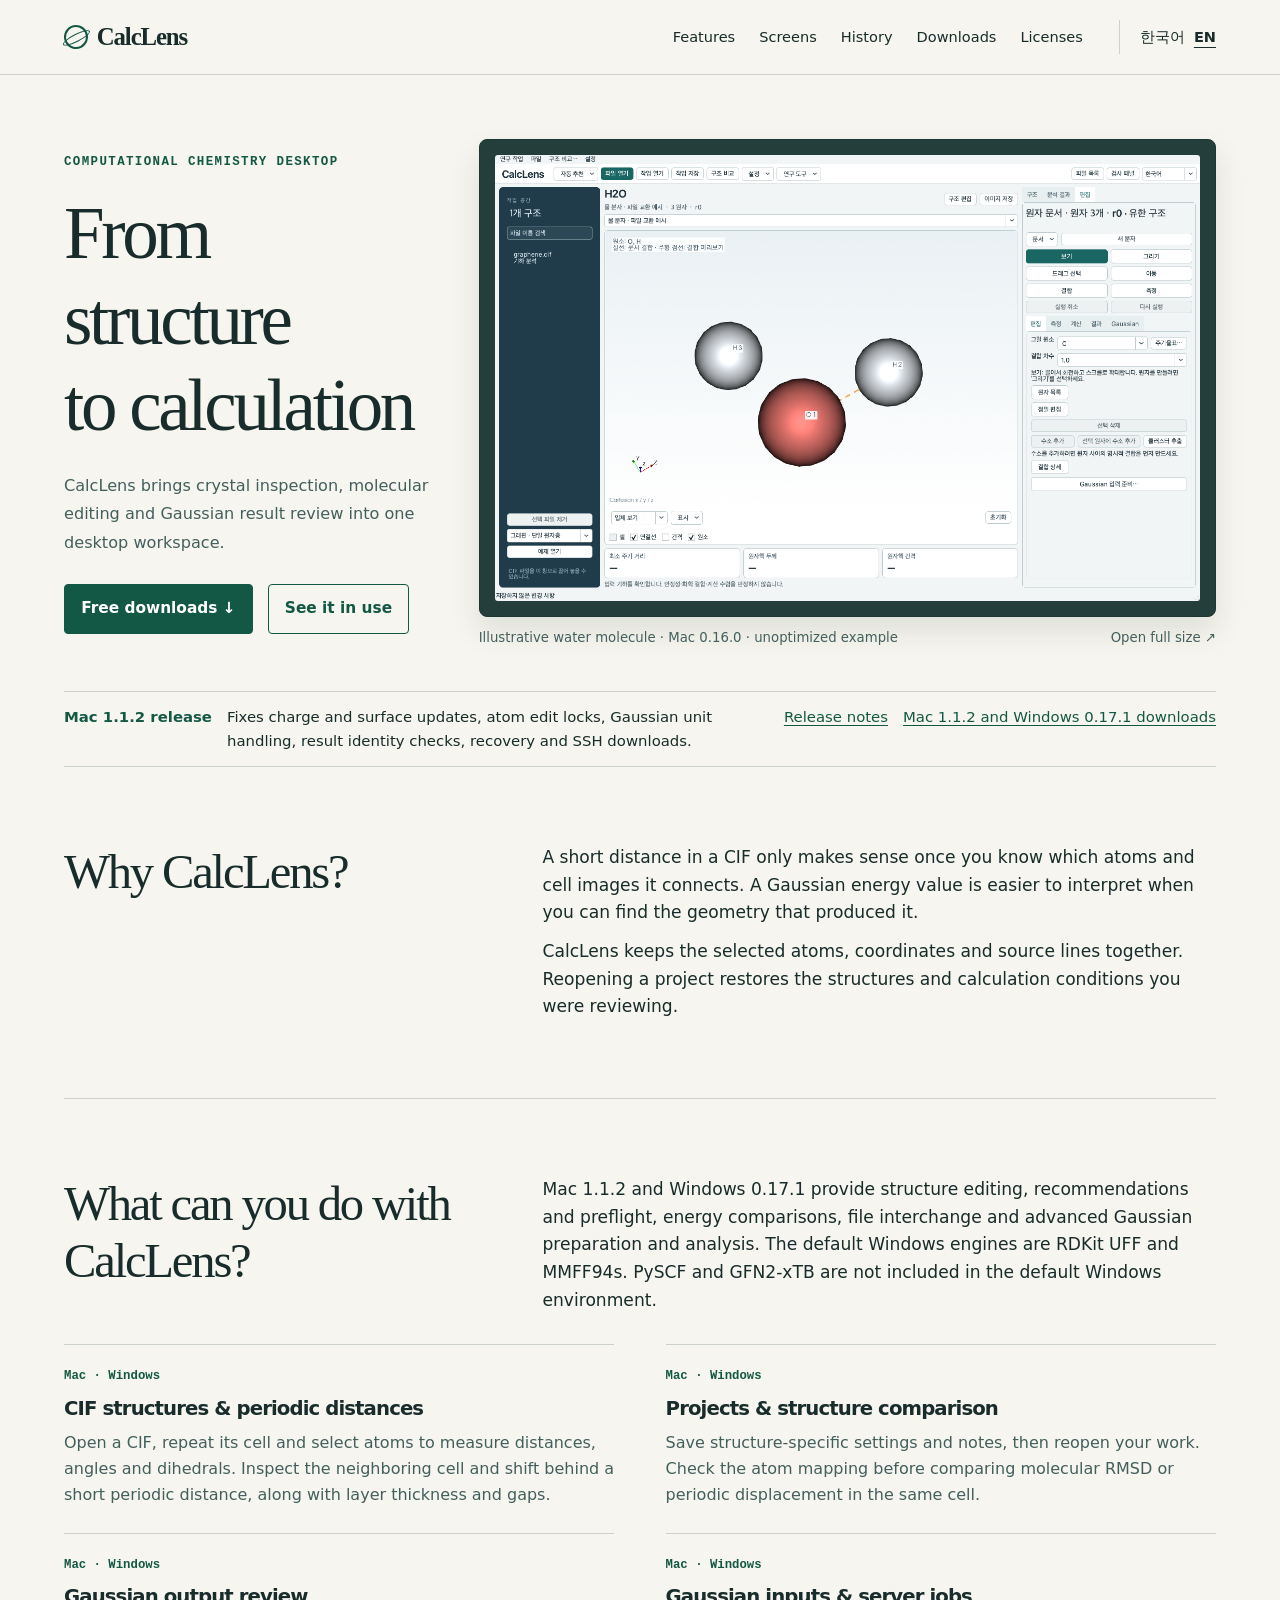
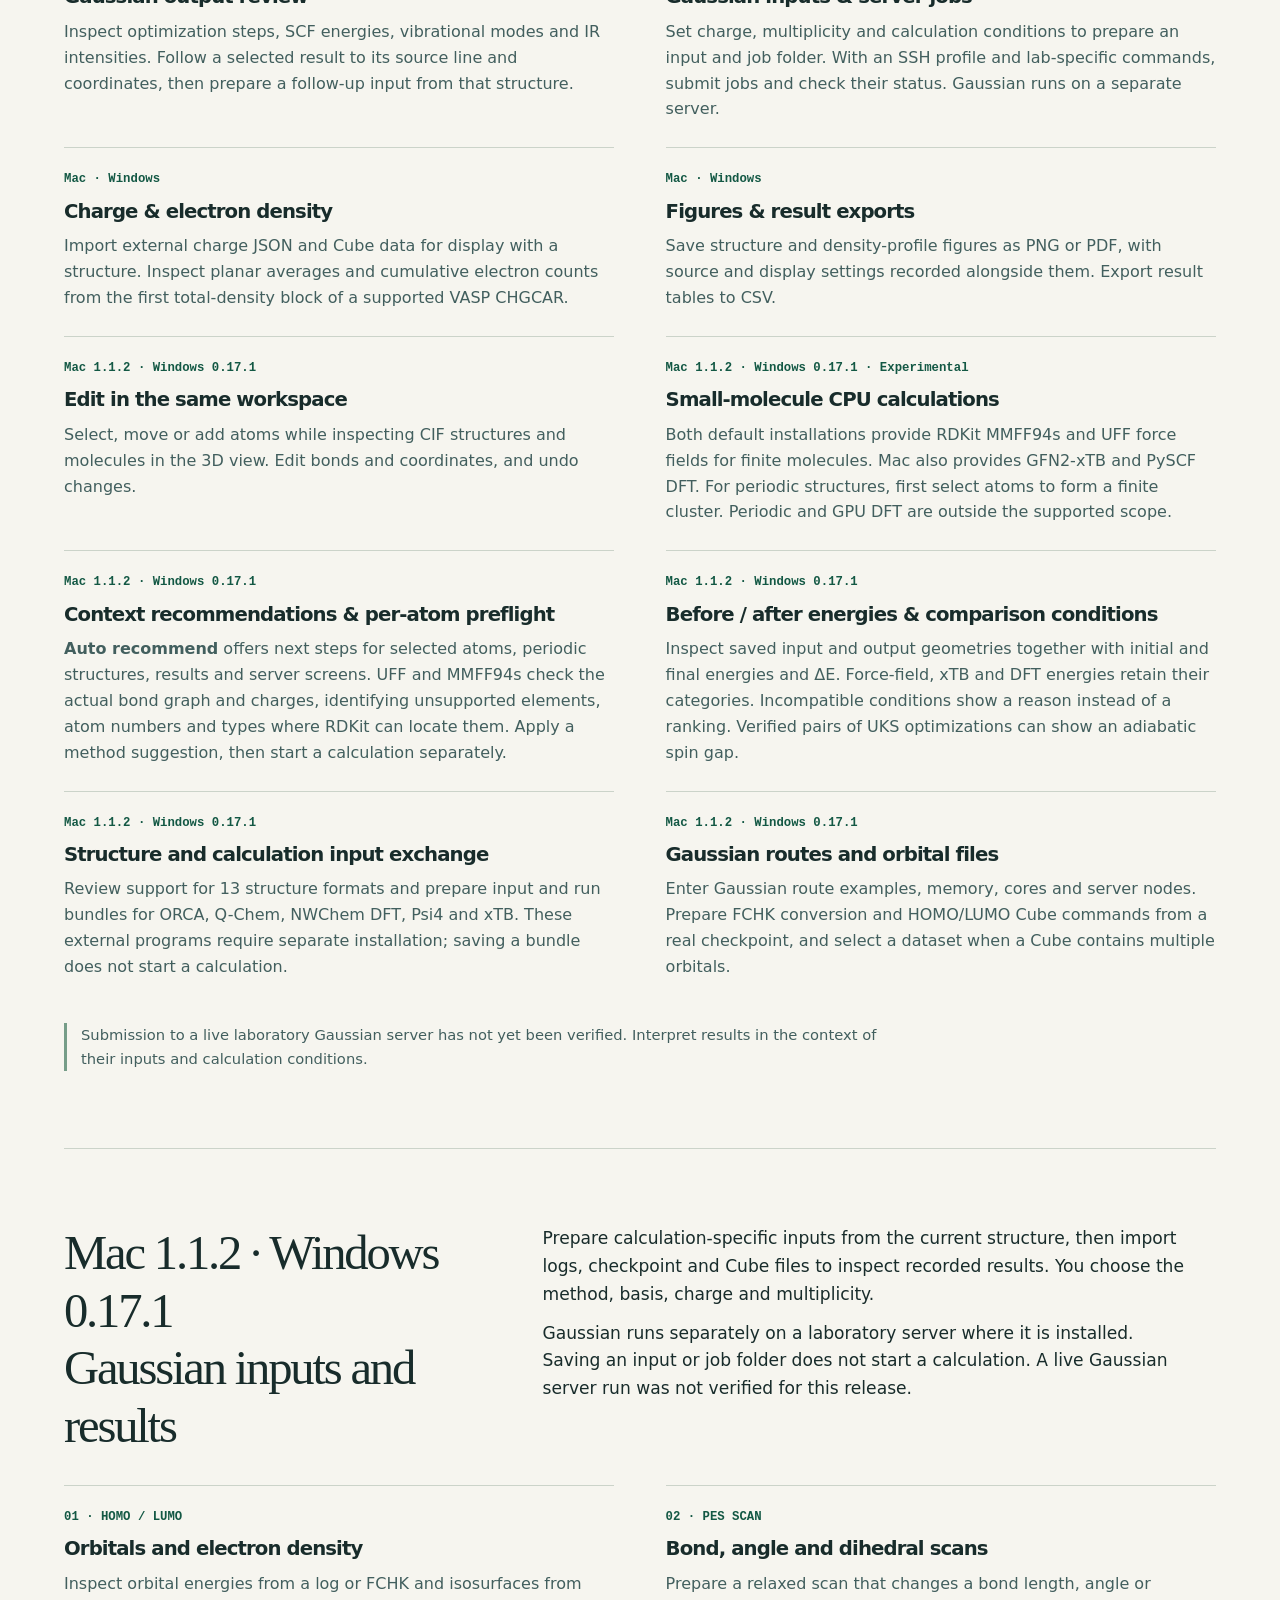
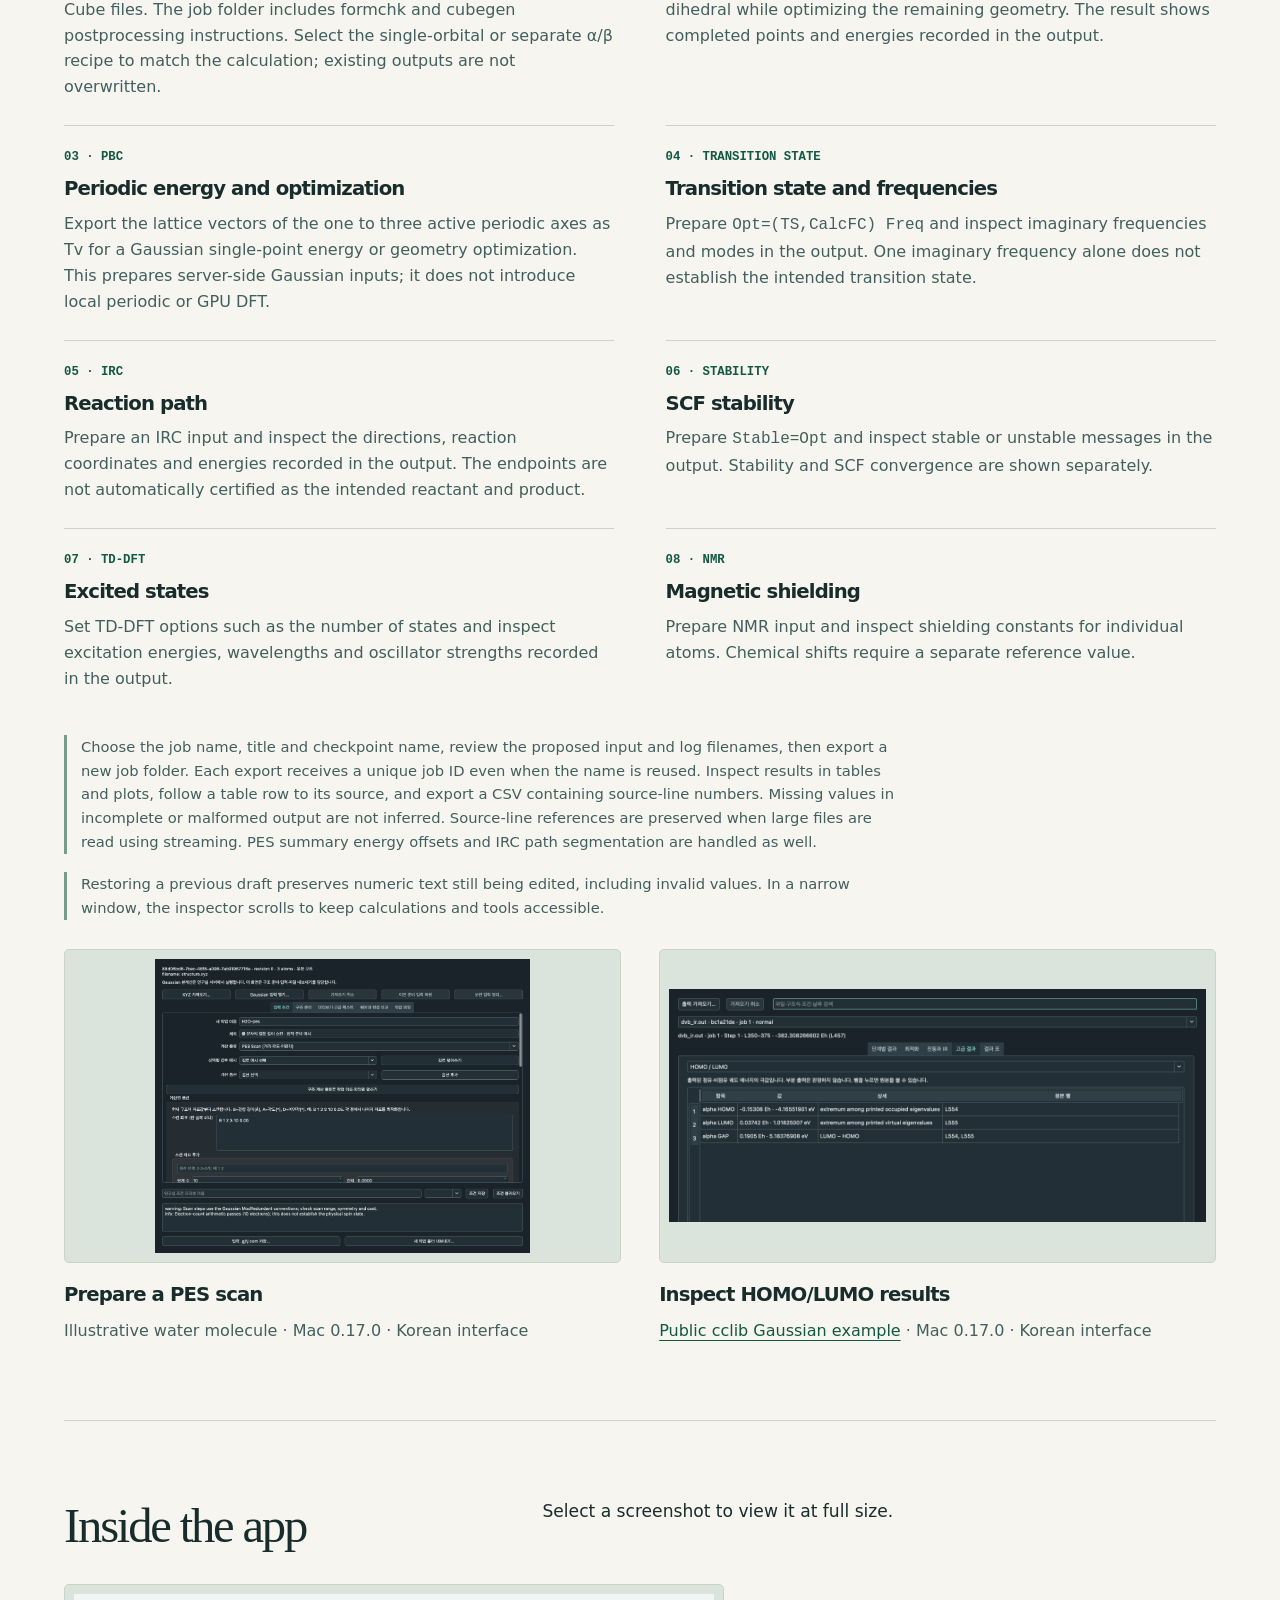
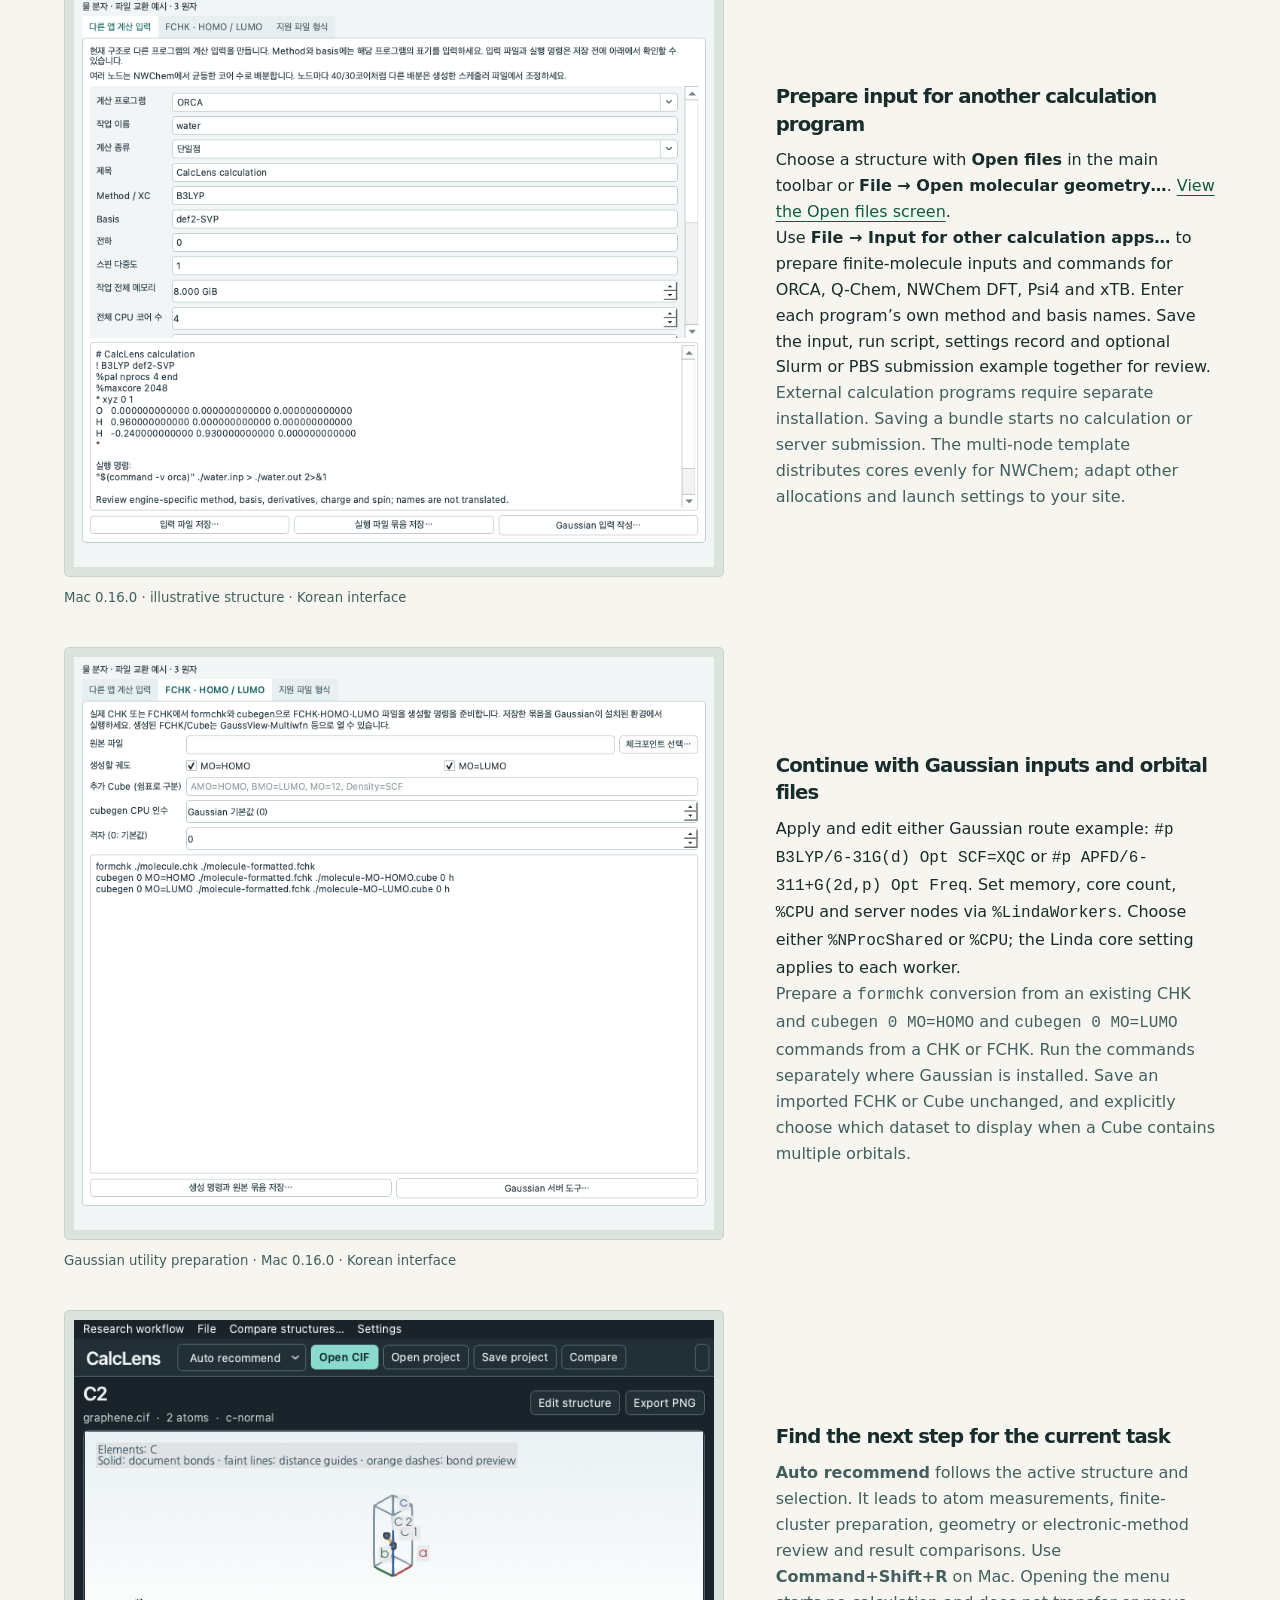
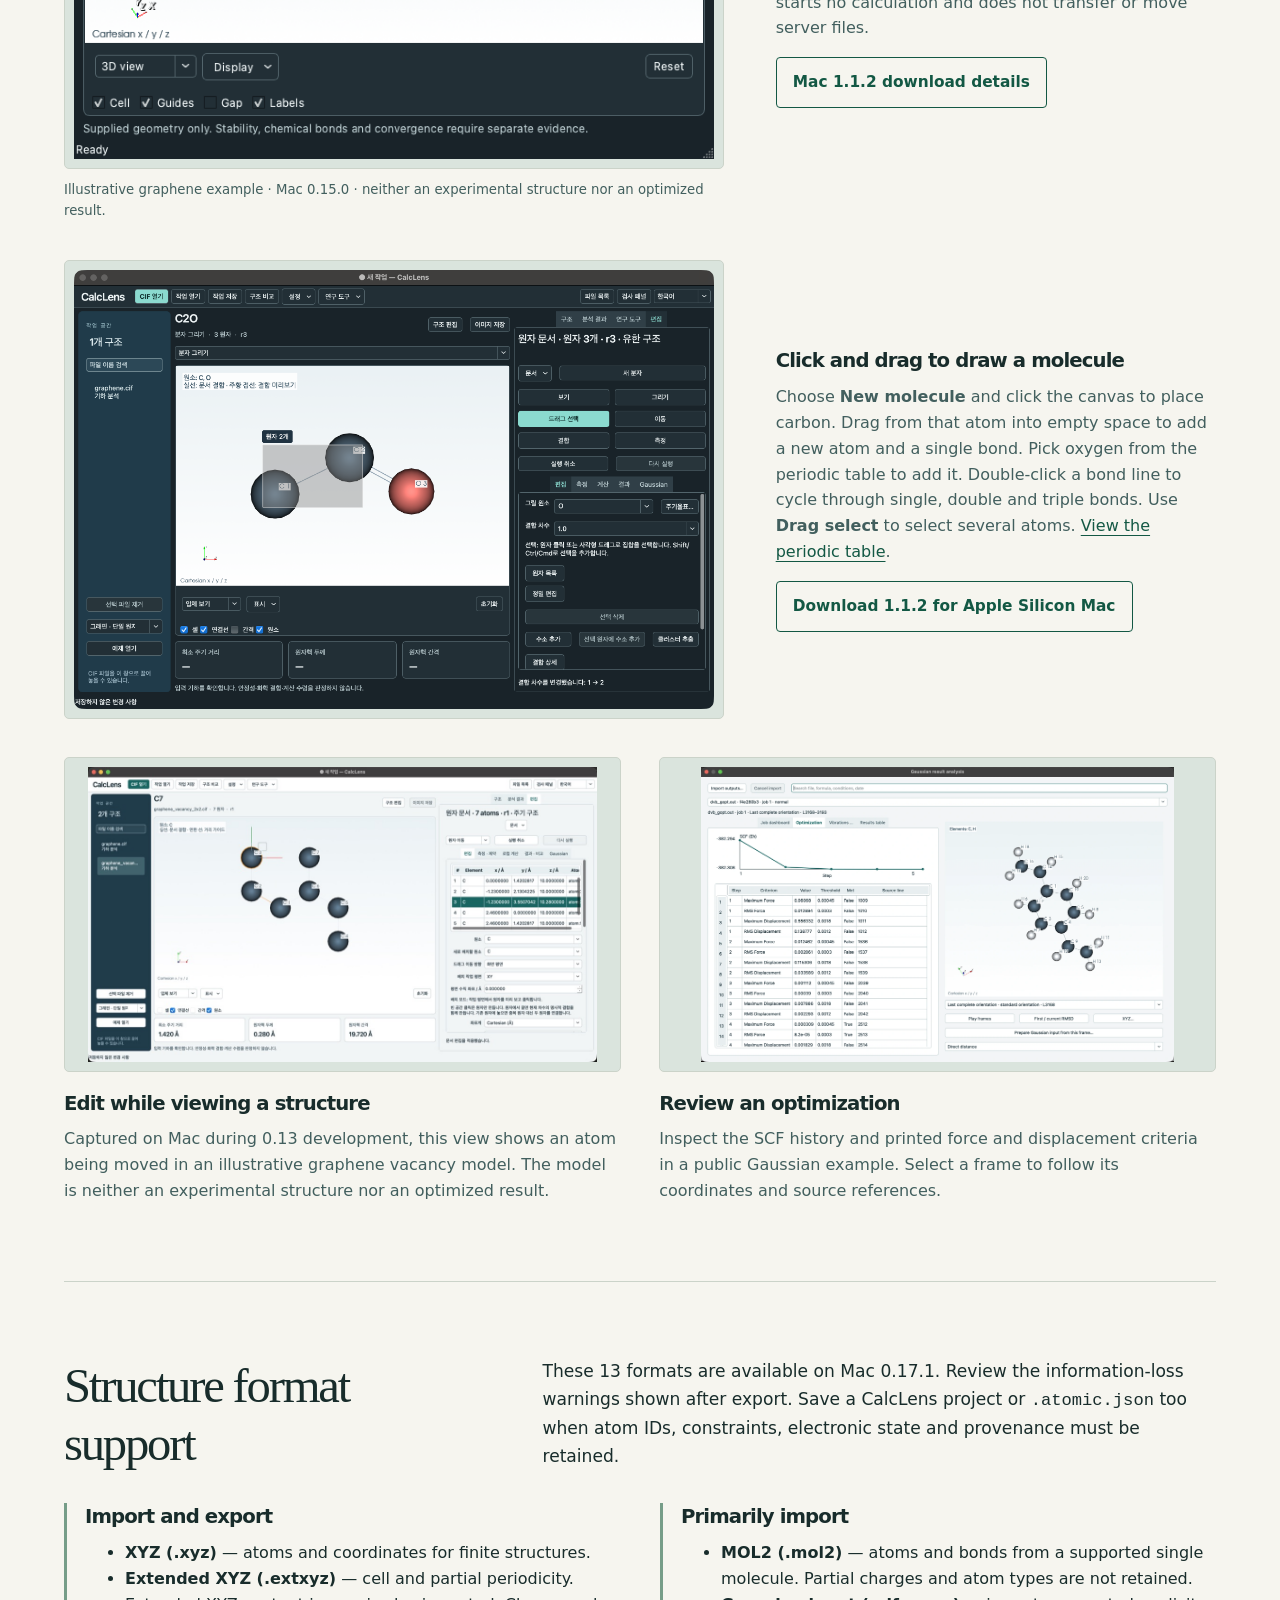
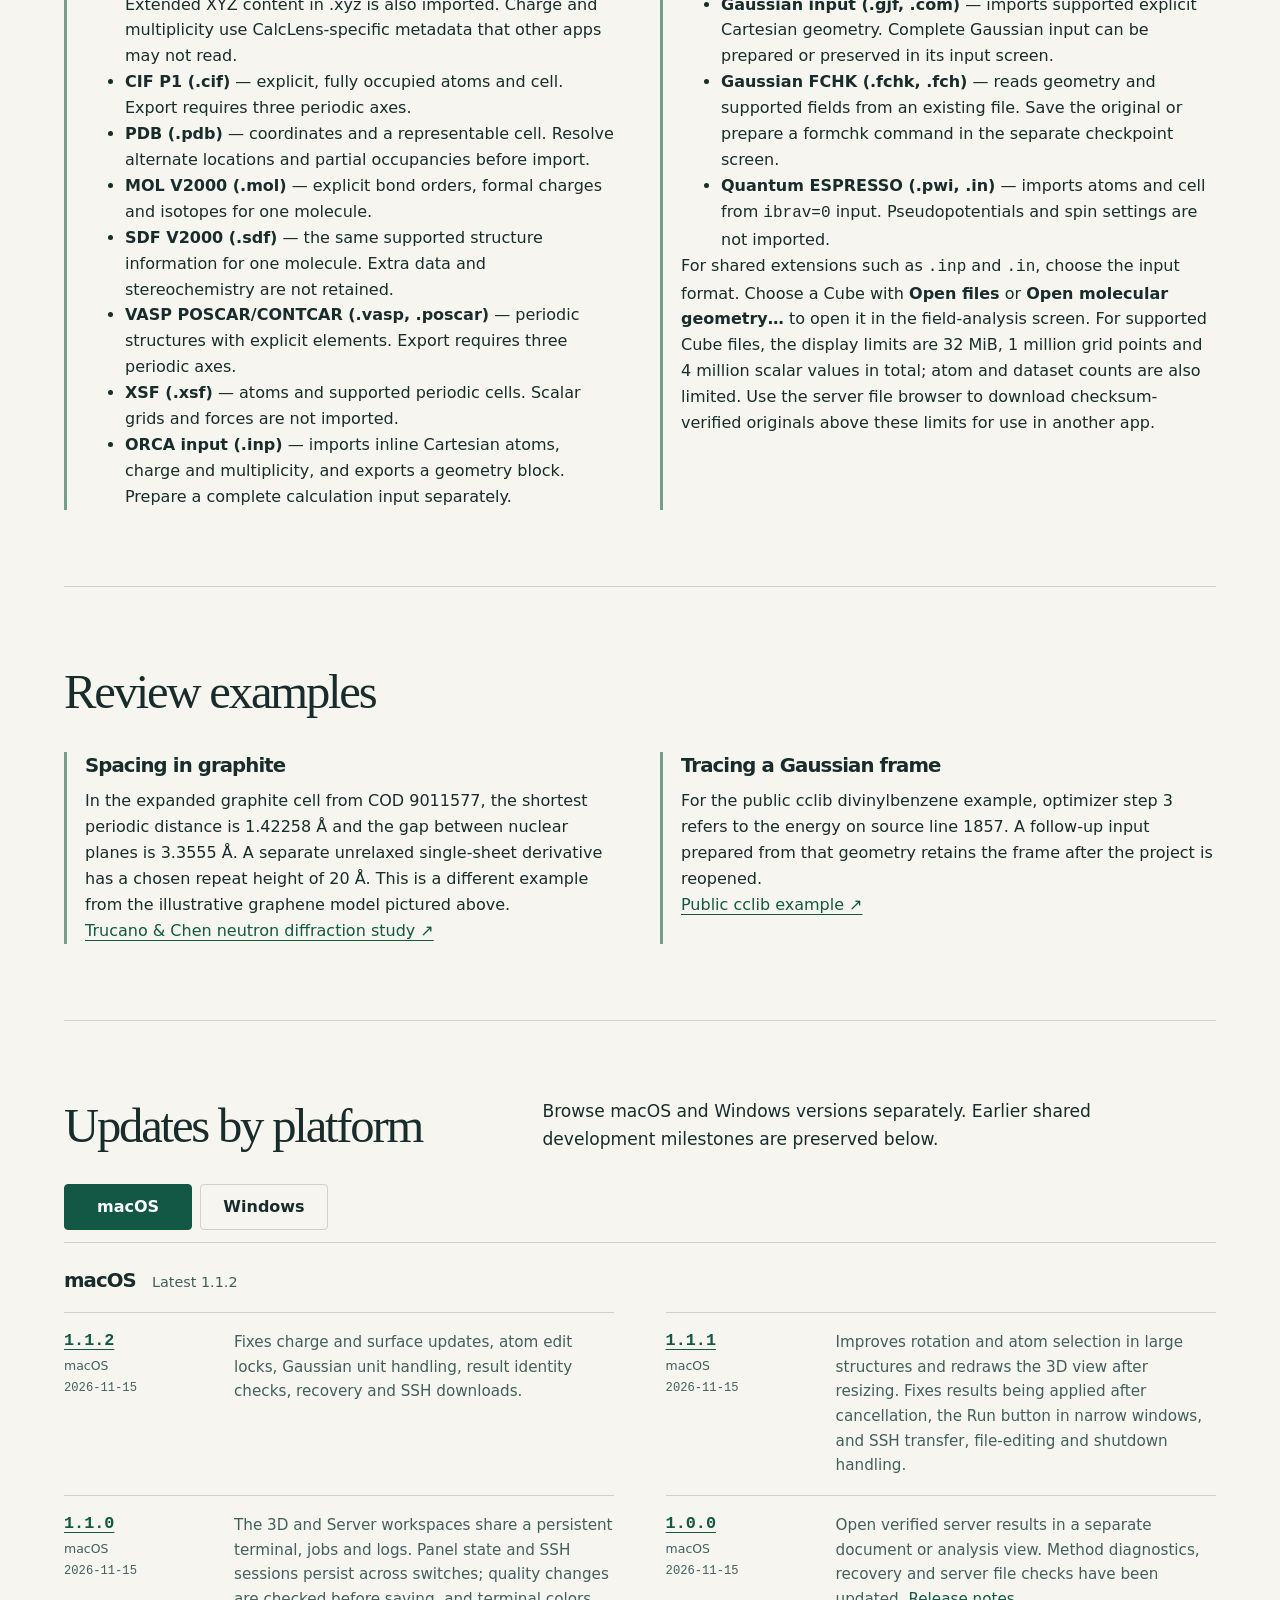
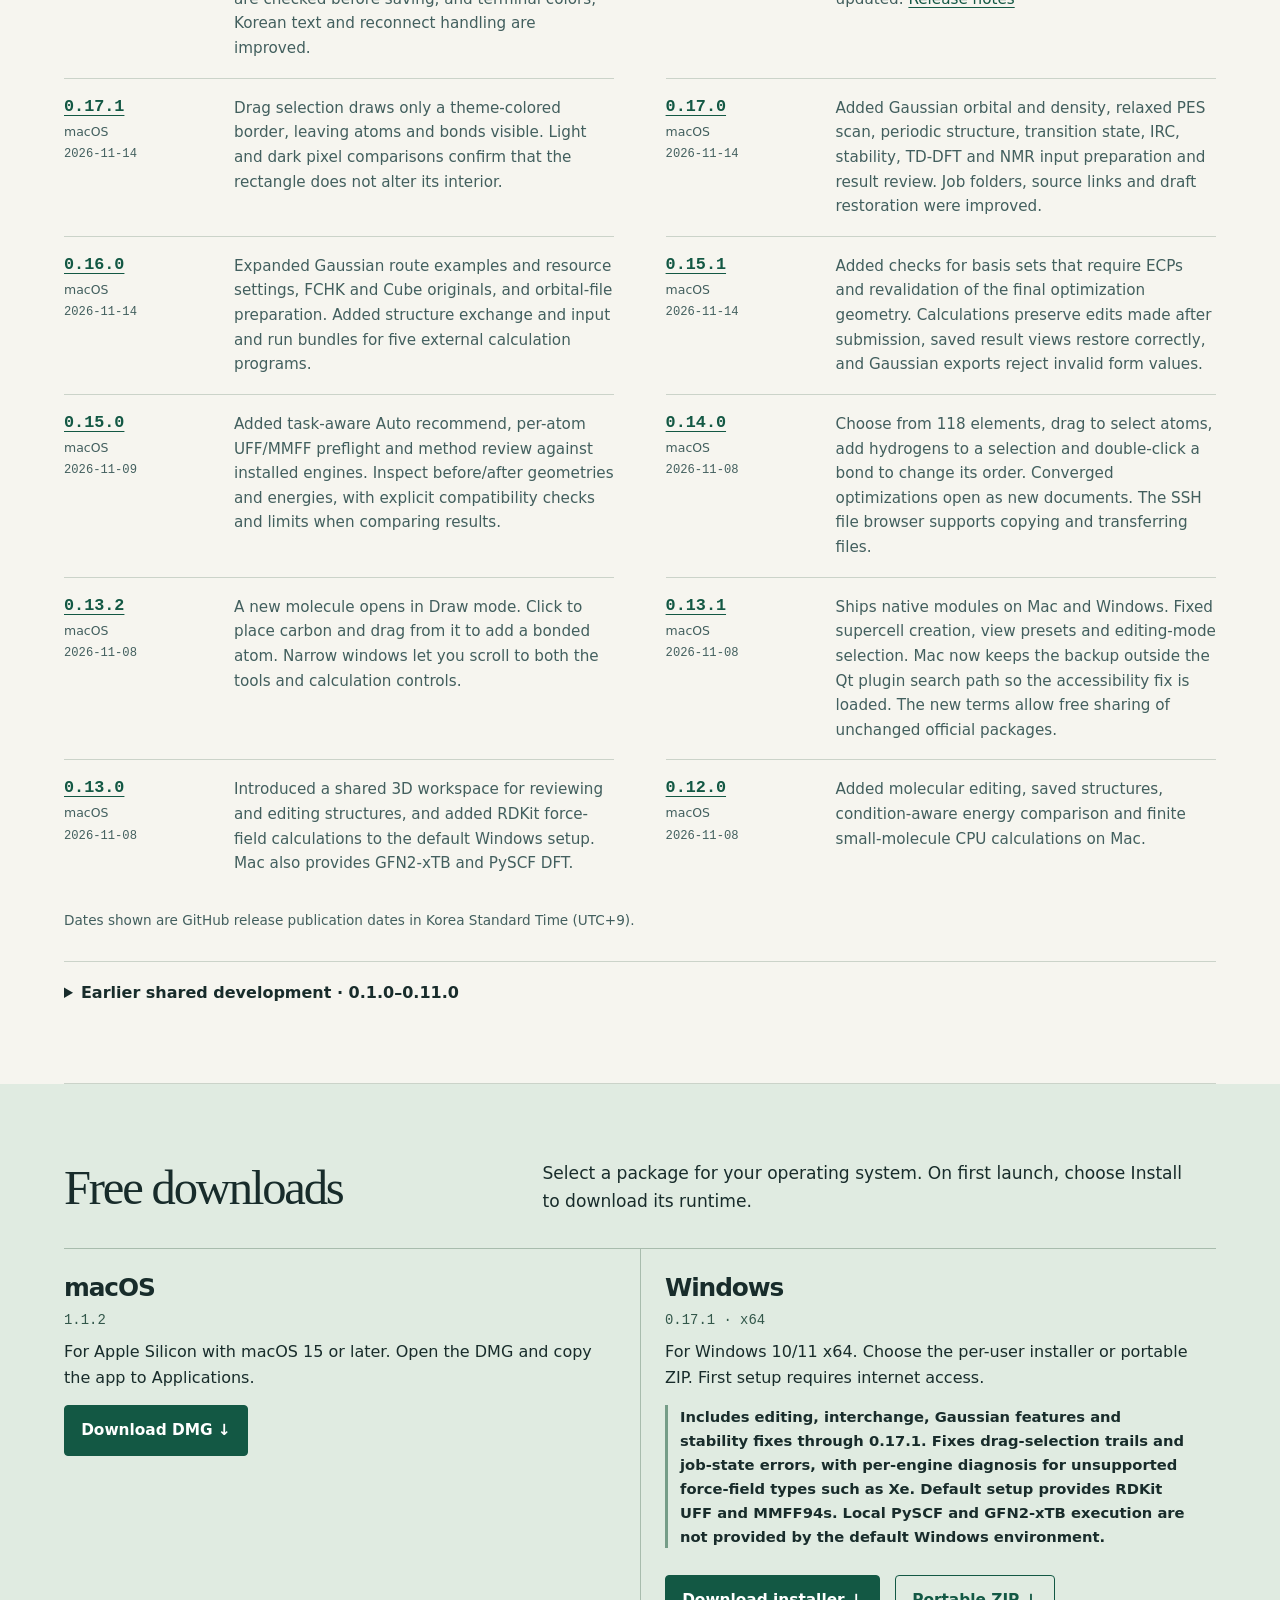
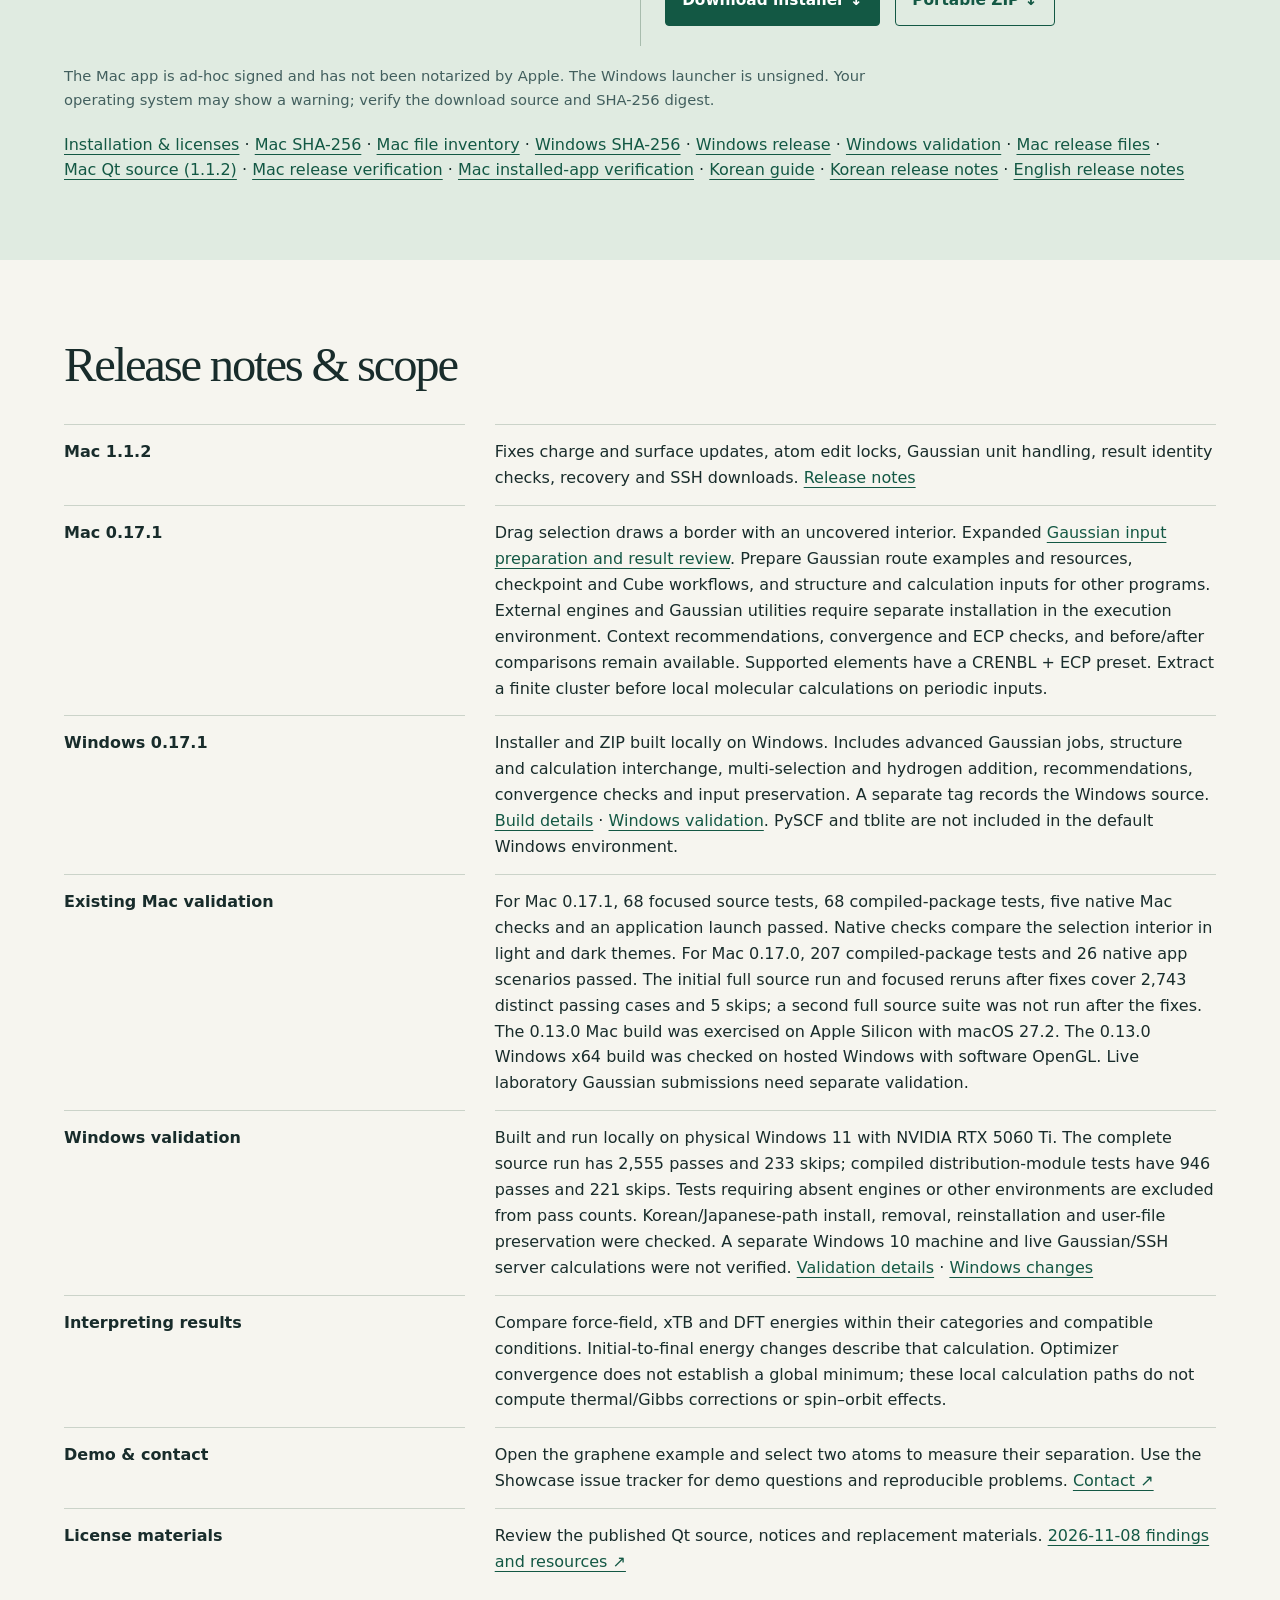
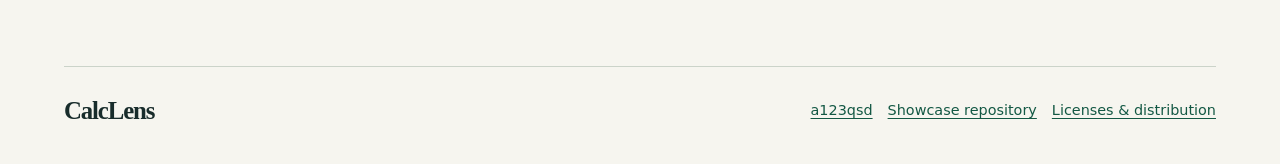
==== en.html @ 7c55ab41 "Link verified Applications installation evidence for Mac 1.1.2" ====
<!doctype html><html lang="en"><head><meta charset="utf-8"><meta name="viewport" content="width=device-width,initial-scale=1"><meta name="theme-color" content="#f6f5ef"><meta name="description" content="Actual CalcLens desktop screenshots, computational chemistry workflows, Mac and Windows downloads, and distribution terms."><link rel="icon" href="data:,"><title>CalcLens · Crystal & molecular workbench</title><link rel="stylesheet" href="site.css?v=1.1.2"><script src="history-tabs.js?v=1.1.2" defer></script></head><body><a class="skip" href="#content">Skip to content</a><header class="mast"><div class="shell mast-inner"><a href="en.html" class="brand"><i aria-hidden="true" class="brand-mark"></i>CalcLens</a><nav class="nav" aria-label="Main navigation"><a href="en.html#features">Features</a><a href="en.html#workflows">Screens</a><a href="en.html#history">History</a><a href="en.html#downloads">Downloads</a><a href="licenses-en.html">Licenses</a></nav><nav class="locale" aria-label="Language"><a href="index.html" lang="ko" hreflang="ko">한국어</a><a href="en.html" class="chosen" lang="en" hreflang="en" aria-current="page">EN</a></nav></div></header><main id="content"><section class="hero shell"><div class="hero-grid"><div class="hero-copy"><div class="kicker">Computational chemistry desktop</div><h1>From structure <br>to calculation</h1><p>CalcLens brings crystal inspection, molecular editing and Gaussian result review into one desktop workspace.</p><div class="buttonrow"><a href="#downloads" class="button">Free downloads ↓</a><a href="#workflows" class="button secondary">See it in use</a></div></div><figure><div class="screen"><a href="assets/open-files-0.16.0.png"><img width="1360" height="860" src="assets/open-files-0.16.0.png" alt="Actual Mac 0.16.0 app with the Open files button and an illustrative water molecule" fetchpriority="high"></a></div><figcaption class="caption"><span>Illustrative water molecule · Mac 0.16.0 · unoptimized example</span><span>Open full size ↗</span></figcaption></figure></div></section><div class="shell"><aside class="release-strip"><b>Mac 1.1.2 release</b><span>Fixes charge and surface updates, atom edit locks, Gaussian unit handling, result identity checks, recovery and SSH downloads.</span><a href="https://github.com/a123qsd/calclens-showcase/releases/tag/v1.1.2">Release notes</a><a href="#downloads">Mac 1.1.2 and Windows 0.17.1 downloads</a></aside><section class="section" id="project"><div class="section-head"><h2>Why CalcLens?</h2><div><p>A short distance in a CIF only makes sense once you know which atoms and cell images it connects. A Gaussian energy value is easier to interpret when you can find the geometry that produced it.</p><p>CalcLens keeps the selected atoms, coordinates and source lines together. Reopening a project restores the structures and calculation conditions you were reviewing.</p></div></div></section><section class="section" id="features"><div class="section-head"><h2>What can you do with CalcLens?</h2><p>Mac 1.1.2 and Windows 0.17.1 provide structure editing, recommendations and preflight, energy comparisons, file interchange and advanced Gaussian preparation and analysis. The default Windows engines are RDKit UFF and MMFF94s. PySCF and GFN2-xTB are not included in the default Windows environment.</p></div><div class="capabilities"><article class="capability"><span class="capability-platform">Mac · Windows</span><h3>CIF structures & periodic distances</h3><p>Open a CIF, repeat its cell and select atoms to measure distances, angles and dihedrals. Inspect the neighboring cell and shift behind a short periodic distance, along with layer thickness and gaps.</p></article><article class="capability"><span class="capability-platform">Mac · Windows</span><h3>Projects & structure comparison</h3><p>Save structure-specific settings and notes, then reopen your work. Check the atom mapping before comparing molecular RMSD or periodic displacement in the same cell.</p></article><article class="capability"><span class="capability-platform">Mac · Windows</span><h3>Gaussian output review</h3><p>Inspect optimization steps, SCF energies, vibrational modes and IR intensities. Follow a selected result to its source line and coordinates, then prepare a follow-up input from that structure.</p></article><article class="capability"><span class="capability-platform">Mac · Windows</span><h3>Gaussian inputs & server jobs</h3><p>Set charge, multiplicity and calculation conditions to prepare an input and job folder. With an SSH profile and lab-specific commands, submit jobs and check their status. Gaussian runs on a separate server.</p></article><article class="capability"><span class="capability-platform">Mac · Windows</span><h3>Charge & electron density</h3><p>Import external charge JSON and Cube data for display with a structure. Inspect planar averages and cumulative electron counts from the first total-density block of a supported VASP CHGCAR.</p></article><article class="capability"><span class="capability-platform">Mac · Windows</span><h3>Figures & result exports</h3><p>Save structure and density-profile figures as PNG or PDF, with source and display settings recorded alongside them. Export result tables to CSV.</p></article><article class="capability"><span class="capability-platform">Mac 1.1.2 · Windows 0.17.1</span><h3>Edit in the same workspace</h3><p>Select, move or add atoms while inspecting CIF structures and molecules in the 3D view. Edit bonds and coordinates, and undo changes.</p></article><article class="capability"><span class="capability-platform">Mac 1.1.2 · Windows 0.17.1 · Experimental</span><h3>Small-molecule CPU calculations</h3><p>Both default installations provide RDKit MMFF94s and UFF force fields for finite molecules. Mac also provides GFN2-xTB and PySCF DFT. For periodic structures, first select atoms to form a finite cluster. Periodic and GPU DFT are outside the supported scope.</p></article><article class="capability"><span class="capability-platform">Mac 1.1.2 · Windows 0.17.1</span><h3>Context recommendations &amp; per-atom preflight</h3><p><strong>Auto recommend</strong> offers next steps for selected atoms, periodic structures, results and server screens. UFF and MMFF94s check the actual bond graph and charges, identifying unsupported elements, atom numbers and types where RDKit can locate them. Apply a method suggestion, then start a calculation separately.</p></article><article class="capability"><span class="capability-platform">Mac 1.1.2 · Windows 0.17.1</span><h3>Before / after energies &amp; comparison conditions</h3><p>Inspect saved input and output geometries together with initial and final energies and ΔE. Force-field, xTB and DFT energies retain their categories. Incompatible conditions show a reason instead of a ranking. Verified pairs of UKS optimizations can show an adiabatic spin gap.</p></article><article class="capability"><span class="capability-platform">Mac 1.1.2 · Windows 0.17.1</span><h3>Structure and calculation input exchange</h3><p>Review support for 13 structure formats and prepare input and run bundles for ORCA, Q-Chem, NWChem DFT, Psi4 and xTB. These external programs require separate installation; saving a bundle does not start a calculation.</p></article><article class="capability"><span class="capability-platform">Mac 1.1.2 · Windows 0.17.1</span><h3>Gaussian routes and orbital files</h3><p>Enter Gaussian route examples, memory, cores and server nodes. Prepare FCHK conversion and HOMO/LUMO Cube commands from a real checkpoint, and select a dataset when a Cube contains multiple orbitals.</p></article></div><p class="feature-note">Submission to a live laboratory Gaussian server has not yet been verified. Interpret results in the context of their inputs and calculation conditions.</p></section><section class="section" id="gaussian-advanced"><div class="section-head"><h2>Mac 1.1.2 · Windows 0.17.1<br>Gaussian inputs and results</h2><div><p>Prepare calculation-specific inputs from the current structure, then import logs, checkpoint and Cube files to inspect recorded results. You choose the method, basis, charge and multiplicity.</p><p>Gaussian runs separately on a laboratory server where it is installed. Saving an input or job folder does not start a calculation. A live Gaussian server run was not verified for this release.</p></div></div><div class="capabilities">
<article class="capability"><span class="capability-platform">01 · HOMO / LUMO</span><h3>Orbitals and electron density</h3><p>Inspect orbital energies from a log or FCHK and isosurfaces from Cube files. The job folder includes formchk and cubegen postprocessing instructions. Select the single-orbital or separate α/β recipe to match the calculation; existing outputs are not overwritten.</p></article>
<article class="capability"><span class="capability-platform">02 · PES SCAN</span><h3>Bond, angle and dihedral scans</h3><p>Prepare a relaxed scan that changes a bond length, angle or dihedral while optimizing the remaining geometry. The result shows completed points and energies recorded in the output.</p></article>
<article class="capability"><span class="capability-platform">03 · PBC</span><h3>Periodic energy and optimization</h3><p>Export the lattice vectors of the one to three active periodic axes as Tv for a Gaussian single-point energy or geometry optimization. This prepares server-side Gaussian inputs; it does not introduce local periodic or GPU DFT.</p></article>
<article class="capability"><span class="capability-platform">04 · TRANSITION STATE</span><h3>Transition state and frequencies</h3><p>Prepare <code>Opt=(TS,CalcFC) Freq</code> and inspect imaginary frequencies and modes in the output. One imaginary frequency alone does not establish the intended transition state.</p></article>
<article class="capability"><span class="capability-platform">05 · IRC</span><h3>Reaction path</h3><p>Prepare an IRC input and inspect the directions, reaction coordinates and energies recorded in the output. The endpoints are not automatically certified as the intended reactant and product.</p></article>
<article class="capability"><span class="capability-platform">06 · STABILITY</span><h3>SCF stability</h3><p>Prepare <code>Stable=Opt</code> and inspect stable or unstable messages in the output. Stability and SCF convergence are shown separately.</p></article>
<article class="capability"><span class="capability-platform">07 · TD-DFT</span><h3>Excited states</h3><p>Set TD-DFT options such as the number of states and inspect excitation energies, wavelengths and oscillator strengths recorded in the output.</p></article>
<article class="capability"><span class="capability-platform">08 · NMR</span><h3>Magnetic shielding</h3><p>Prepare NMR input and inspect shielding constants for individual atoms. Chemical shifts require a separate reference value.</p></article></div>
<p class="feature-note">Choose the job name, title and checkpoint name, review the proposed input and log filenames, then export a new job folder. Each export receives a unique job ID even when the name is reused. Inspect results in tables and plots, follow a table row to its source, and export a CSV containing source-line numbers. Missing values in incomplete or malformed output are not inferred. Source-line references are preserved when large files are read using streaming. PES summary energy offsets and IRC path segmentation are handled as well.</p>
<p class="feature-note">Restoring a previous draft preserves numeric text still being edited, including invalid values. In a narrow window, the inspector scrolls to keep calculations and tools accessible.</p>
<div class="flows"><article class="workflow"><a class="shot" href="assets/gaussian-jobs-0.17.0.png"><img src="assets/gaussian-jobs-0.17.0.png" width="2120" height="1662" alt="Preparing a bond-length PES scan for an illustrative water molecule in Mac 0.17.0" loading="lazy"></a><h3>Prepare a PES scan</h3><p>Illustrative water molecule · Mac 0.17.0 · Korean interface</p></article><article class="workflow"><a class="shot" href="assets/gaussian-orbitals-0.17.0.png"><img src="assets/gaussian-orbitals-0.17.0.png" width="2400" height="1040" alt="HOMO/LUMO energies and source lines from a public Gaussian example in Mac 0.17.0" loading="lazy"></a><h3>Inspect HOMO/LUMO results</h3><p><a href="https://github.com/cclib/cclib/blob/0c6e08e0a0d04b308201666793030ef3b77b2973/data/Gaussian/basicGaussian16/dvb_ir.out">Public cclib Gaussian example</a> · Mac 0.17.0 · Korean interface</p></article></div></section><section class="section" id="workflows"><div class="section-head"><h2>Inside the app</h2><p>Select a screenshot to view it at full size.</p></div><div class="flows"><article class="workflow drawing-workflow" id="external-inputs"><figure><a class="shot" href="assets/interchange-0.16.0.png"><img src="assets/interchange-0.16.0.png" width="850" height="760" alt="Mac 0.16.0 screen for preparing input and a run command for another calculation program" loading="lazy"></a><figcaption class="caption">Mac 0.16.0 · illustrative structure · Korean interface</figcaption></figure><div><h3>Prepare input for another calculation program</h3><p>Choose a structure with <strong>Open files</strong> in the main toolbar or <strong>File → Open molecular geometry…</strong>. <a href="assets/open-files-0.16.0.png">View the Open files screen</a>.</p><p>Use <strong>File → Input for other calculation apps…</strong> to prepare finite-molecule inputs and commands for ORCA, Q-Chem, NWChem DFT, Psi4 and xTB. Enter each program’s own method and basis names. Save the input, run script, settings record and optional Slurm or PBS submission example together for review.</p><p>External calculation programs require separate installation. Saving a bundle starts no calculation or server submission. The multi-node template distributes cores evenly for NWChem; adapt other allocations and launch settings to your site.</p></div></article><article class="workflow drawing-workflow" id="checkpoint-tools"><figure><a class="shot" href="assets/checkpoint-tools-0.16.0.png"><img src="assets/checkpoint-tools-0.16.0.png" width="850" height="760" alt="Mac 0.16.0 screen for preparing checkpoint and HOMO/LUMO Cube generation commands" loading="lazy"></a><figcaption class="caption">Gaussian utility preparation · Mac 0.16.0 · Korean interface</figcaption></figure><div><h3>Continue with Gaussian inputs and orbital files</h3><p>Apply and edit either Gaussian route example: <code>#p B3LYP/6-31G(d) Opt SCF=XQC</code> or <code>#p APFD/6-311+G(2d,p) Opt Freq</code>. Set memory, core count, <code>%CPU</code> and server nodes via <code>%LindaWorkers</code>. Choose either <code>%NProcShared</code> or <code>%CPU</code>; the Linda core setting applies to each worker.</p><p>Prepare a <code>formchk</code> conversion from an existing CHK and <code>cubegen 0 MO=HOMO</code> and <code>cubegen 0 MO=LUMO</code> commands from a CHK or FCHK. Run the commands separately where Gaussian is installed. Save an imported FCHK or Cube unchanged, and explicitly choose which dataset to display when a Cube contains multiple orbitals.</p></div></article><article class="workflow drawing-workflow" id="auto-recommend"><figure><a class="shot" href="assets/auto-recommend-0.15.0.png"><img src="assets/auto-recommend-0.15.0.png" width="700" height="480" alt="Illustrative graphene example in Mac 0.15.0 with the Auto recommend control in the main toolbar" loading="lazy"></a><figcaption class="caption">Illustrative graphene example · Mac 0.15.0 · neither an experimental structure nor an optimized result.</figcaption></figure><div><h3>Find the next step for the current task</h3><p><strong>Auto recommend</strong> follows the active structure and selection. It leads to atom measurements, finite-cluster preparation, geometry or electronic-method review and result comparisons. Use <strong>Command+Shift+R</strong> on Mac. Opening the menu starts no calculation and does not transfer or move server files.</p><a class="button secondary" href="#downloads">Mac 1.1.2 download details</a></div></article><article class="workflow drawing-workflow" id="molecule-drawing"><a class="shot" href="assets/molecule-drawing-0.14.0.webp"><img src="assets/molecule-drawing-0.14.0.webp" width="2360" height="1616" alt="A drag box selects two carbon atoms on Mac. The second carbon has a double bond to oxygen." loading="lazy"></a><div><h3>Click and drag to draw a molecule</h3><p>Choose <strong>New molecule</strong> and click the canvas to place carbon. Drag from that atom into empty space to add a new atom and a single bond. Pick oxygen from the periodic table to add it. Double-click a bond line to cycle through single, double and triple bonds. Use <strong>Drag select</strong> to select several atoms. <a href="assets/periodic-table-0.14.0.webp">View the periodic table</a>.</p><a class="button secondary" href="https://github.com/a123qsd/calclens-showcase/releases/download/v1.1.2/CalcLens-1.1.2-macOS-Apple-Silicon.dmg">Download 1.1.2 for Apple Silicon Mac</a></div></article><article class="workflow"><a class="shot" href="assets/integrated-preview.jpg"><img width="1080" height="624" src="assets/integrated-preview.jpg" alt="A selected carbon atom in an illustrative graphene vacancy model, with coordinates in the Mac editing panel" loading="lazy"></a><h3>Edit while viewing a structure</h3><p>Captured on Mac during 0.13 development, this view shows an atom being moved in an illustrative graphene vacancy model. The model is neither an experimental structure nor an optimized result.</p></article><article class="workflow"><a class="shot" href="assets/gaussian.webp"><img width="2100" height="1306" src="assets/gaussian.webp" alt="Actual application window showing the SCF plot, convergence table and molecular geometry from a public divinylbenzene Gaussian output" loading="lazy"></a><h3>Review an optimization</h3><p>Inspect the SCF history and printed force and displacement criteria in a public Gaussian example. Select a frame to follow its coordinates and source references.</p></article></div></section><section class="section" id="geometry-formats"><div class="section-head"><h2>Structure format support</h2><p>These 13 formats are available on Mac 0.17.1. Review the information-loss warnings shown after export. Save a CalcLens project or <code>.atomic.json</code> too when atom IDs, constraints, electronic state and provenance must be retained.</p></div><div class="cases"><article><h3>Import and export</h3><ul><li><strong>XYZ (.xyz)</strong> — atoms and coordinates for finite structures.</li><li><strong>Extended XYZ (.extxyz)</strong> — cell and partial periodicity. Extended XYZ content in .xyz is also imported. Charge and multiplicity use CalcLens-specific metadata that other apps may not read.</li><li><strong>CIF P1 (.cif)</strong> — explicit, fully occupied atoms and cell. Export requires three periodic axes.</li><li><strong>PDB (.pdb)</strong> — coordinates and a representable cell. Resolve alternate locations and partial occupancies before import.</li><li><strong>MOL V2000 (.mol)</strong> — explicit bond orders, formal charges and isotopes for one molecule.</li><li><strong>SDF V2000 (.sdf)</strong> — the same supported structure information for one molecule. Extra data and stereochemistry are not retained.</li><li><strong>VASP POSCAR/CONTCAR (.vasp, .poscar)</strong> — periodic structures with explicit elements. Export requires three periodic axes.</li><li><strong>XSF (.xsf)</strong> — atoms and supported periodic cells. Scalar grids and forces are not imported.</li><li><strong>ORCA input (.inp)</strong> — imports inline Cartesian atoms, charge and multiplicity, and exports a geometry block. Prepare a complete calculation input separately.</li></ul></article><article><h3>Primarily import</h3><ul><li><strong>MOL2 (.mol2)</strong> — atoms and bonds from a supported single molecule. Partial charges and atom types are not retained.</li><li><strong>Gaussian input (.gjf, .com)</strong> — imports supported explicit Cartesian geometry. Complete Gaussian input can be prepared or preserved in its input screen.</li><li><strong>Gaussian FCHK (.fchk, .fch)</strong> — reads geometry and supported fields from an existing file. Save the original or prepare a formchk command in the separate checkpoint screen.</li><li><strong>Quantum ESPRESSO (.pwi, .in)</strong> — imports atoms and cell from <code>ibrav=0</code> input. Pseudopotentials and spin settings are not imported.</li></ul><p>For shared extensions such as <code>.inp</code> and <code>.in</code>, choose the input format. Choose a Cube with <strong>Open files</strong> or <strong>Open molecular geometry…</strong> to open it in the field-analysis screen. For supported Cube files, the display limits are 32 MiB, 1 million grid points and 4 million scalar values in total; atom and dataset counts are also limited. Use the server file browser to download checksum-verified originals above these limits for use in another app.</p></article></div></section><section class="section"><h2>Review examples</h2><div class="cases"><article><h3>Spacing in graphite</h3><p>In the expanded graphite cell from COD 9011577, the shortest periodic distance is 1.42258 Å and the gap between nuclear planes is 3.3555 Å. A separate unrelaxed single-sheet derivative has a chosen repeat height of 20 Å. This is a different example from the illustrative graphene model pictured above.</p><p><a href="https://doi.org/10.1038/258136a0">Trucano &amp; Chen neutron diffraction study ↗</a></p></article><article><h3>Tracing a Gaussian frame</h3><p>For the public cclib divinylbenzene example, optimizer step 3 refers to the energy on source line 1857. A follow-up input prepared from that geometry retains the frame after the project is reopened.</p><p><a href="https://github.com/cclib/cclib/blob/0c6e08e0a0d04b308201666793030ef3b77b2973/data/Gaussian/basicGaussian16/dvb_gopt.out">Public cclib example ↗</a></p></article></div></section><section class="section" id="history"><div class="section-head"><h2>Updates by platform</h2><p>Browse macOS and Windows versions separately. Earlier shared development milestones are preserved below.</p></div>
<div class="history-tabs" data-history-tabs role="tablist" aria-label="Update history by platform" hidden>
<button class="history-tab" type="button" role="tab" id="history-tab-macos" data-history-tab aria-controls="history-macos" aria-selected="true" tabindex="0">macOS</button>
<button class="history-tab" type="button" role="tab" id="history-tab-windows" data-history-tab aria-controls="history-windows" aria-selected="false" tabindex="-1">Windows</button>
</div>
<div class="history-panel" id="history-macos" data-history-panel role="tabpanel" aria-labelledby="history-tab-macos" tabindex="0"><h3 class="history-platform-heading">macOS<span>Latest 1.1.2</span></h3><ol class="history-list"><li class="history-item" id="macos-v1-1-2"><div class="history-version"><strong><a href="https://github.com/a123qsd/calclens-showcase/releases/tag/v1.1.2">1.1.2</a></strong><span>macOS</span><time datetime="2026-11-15T04:08:43Z">2026-11-15</time></div><p>Fixes charge and surface updates, atom edit locks, Gaussian unit handling, result identity checks, recovery and SSH downloads.</p></li>
<li class="history-item" id="macos-v1-1-1"><div class="history-version"><strong><a href="https://github.com/a123qsd/calclens-showcase/releases/tag/v1.1.1">1.1.1</a></strong><span>macOS</span><time datetime="2026-11-15T03:10:18Z">2026-11-15</time></div><p>Improves rotation and atom selection in large structures and redraws the 3D view after resizing. Fixes results being applied after cancellation, the Run button in narrow windows, and SSH transfer, file-editing and shutdown handling.</p></li>
<li class="history-item" id="macos-v1-1-0"><div class="history-version"><strong><a href="https://github.com/a123qsd/calclens-showcase/releases/tag/v1.1.0">1.1.0</a></strong><span>macOS</span><time datetime="2026-11-15T01:08:56Z">2026-11-15</time></div><p>The 3D and Server workspaces share a persistent terminal, jobs and logs. Panel state and SSH sessions persist across switches; quality changes are checked before saving, and terminal colors, Korean text and reconnect handling are improved.</p></li>
<li class="history-item" id="macos-v1-0-0"><div class="history-version"><strong><a href="https://github.com/a123qsd/calclens-showcase/releases/tag/v1.0.0">1.0.0</a></strong><span>macOS</span><time datetime="2026-11-14T18:29:57Z">2026-11-15</time></div><p>Open verified server results in a separate document or analysis view. Method diagnostics, recovery and server file checks have been updated. <a href="https://github.com/a123qsd/calclens-showcase/releases/tag/v1.0.0">Release notes</a></p></li>
<li class="history-item" id="macos-v0-17-1"><div class="history-version"><strong><a href="https://github.com/a123qsd/calclens-showcase/releases/tag/v0.17.1">0.17.1</a></strong><span>macOS</span><time datetime="2026-11-14T14:26:05Z">2026-11-14</time></div><p>Drag selection draws only a theme-colored border, leaving atoms and bonds visible. Light and dark pixel comparisons confirm that the rectangle does not alter its interior.</p></li>
<li class="history-item" id="macos-v0-17-0"><div class="history-version"><strong><a href="https://github.com/a123qsd/calclens-showcase/releases/tag/v0.17.0">0.17.0</a></strong><span>macOS</span><time datetime="2026-11-14T13:27:03Z">2026-11-14</time></div><p>Added Gaussian orbital and density, relaxed PES scan, periodic structure, transition state, IRC, stability, TD-DFT and NMR input preparation and result review. Job folders, source links and draft restoration were improved.</p></li>
<li class="history-item" id="macos-v0-16-0"><div class="history-version"><strong><a href="https://github.com/a123qsd/calclens-showcase/releases/tag/v0.16.0">0.16.0</a></strong><span>macOS</span><time datetime="2026-11-14T12:07:24Z">2026-11-14</time></div><p>Expanded Gaussian route examples and resource settings, FCHK and Cube originals, and orbital-file preparation. Added structure exchange and input and run bundles for five external calculation programs.</p></li>
<li class="history-item" id="macos-v0-15-1"><div class="history-version"><strong><a href="https://github.com/a123qsd/calclens-showcase/releases/tag/v0.15.1">0.15.1</a></strong><span>macOS</span><time datetime="2026-11-14T10:33:52Z">2026-11-14</time></div><p>Added checks for basis sets that require ECPs and revalidation of the final optimization geometry. Calculations preserve edits made after submission, saved result views restore correctly, and Gaussian exports reject invalid form values.</p></li>
<li class="history-item" id="macos-v0-15-0"><div class="history-version"><strong><a href="https://github.com/a123qsd/calclens-showcase/releases/tag/v0.15.0">0.15.0</a></strong><span>macOS</span><time datetime="2026-11-08T15:29:59Z">2026-11-09</time></div><p>Added task-aware Auto recommend, per-atom UFF/MMFF preflight and method review against installed engines. Inspect before/after geometries and energies, with explicit compatibility checks and limits when comparing results.</p></li>
<li class="history-item" id="macos-v0-14-0"><div class="history-version"><strong><a href="https://github.com/a123qsd/calclens-showcase/releases/tag/v0.14.0">0.14.0</a></strong><span>macOS</span><time datetime="2026-11-08T12:54:24Z">2026-11-08</time></div><p>Choose from 118 elements, drag to select atoms, add hydrogens to a selection and double-click a bond to change its order. Converged optimizations open as new documents. The SSH file browser supports copying and transferring files.</p></li>
<li class="history-item" id="macos-v0-13-2"><div class="history-version"><strong><a href="https://github.com/a123qsd/calclens-showcase/releases/tag/v0.13.2">0.13.2</a></strong><span>macOS</span><time datetime="2026-11-08T11:37:24Z">2026-11-08</time></div><p>A new molecule opens in Draw mode. Click to place carbon and drag from it to add a bonded atom. Narrow windows let you scroll to both the tools and calculation controls.</p></li>
<li class="history-item" id="macos-v0-13-1"><div class="history-version"><strong><a href="https://github.com/a123qsd/calclens-showcase/releases/tag/v0.13.1">0.13.1</a></strong><span>macOS</span><time datetime="2026-11-08T03:50:36Z">2026-11-08</time></div><p>Ships native modules on Mac and Windows. Fixed supercell creation, view presets and editing-mode selection. Mac now keeps the backup outside the Qt plugin search path so the accessibility fix is loaded. The new terms allow free sharing of unchanged official packages.</p></li>
<li class="history-item" id="macos-v0-13-0"><div class="history-version"><strong><a href="https://github.com/a123qsd/calclens-showcase/releases/tag/v0.13.0">0.13.0</a></strong><span>macOS</span><time datetime="2026-11-08T02:11:17Z">2026-11-08</time></div><p>Introduced a shared 3D workspace for reviewing and editing structures, and added RDKit force-field calculations to the default Windows setup. Mac also provides GFN2-xTB and PySCF DFT.</p></li>
<li class="history-item" id="macos-v0-12-0"><div class="history-version"><strong><a href="https://github.com/a123qsd/calclens-showcase/releases/tag/v0.12.0">0.12.0</a></strong><span>macOS</span><time datetime="2026-11-07T17:13:52Z">2026-11-08</time></div><p>Added molecular editing, saved structures, condition-aware energy comparison and finite small-molecule CPU calculations on Mac.</p></li>
</ol></div>
<div class="history-panel" id="history-windows" data-history-panel role="tabpanel" aria-labelledby="history-tab-windows" tabindex="0"><h3 class="history-platform-heading">Windows<span>Latest 0.17.1</span></h3><ol class="history-list">
<li class="history-item" id="windows-v0-17-1"><div class="history-version"><strong><a href="https://github.com/a123qsd/calclens-showcase/releases/tag/v0.17.1-windows.1">0.17.1</a></strong><span>Windows</span><time datetime="2026-11-14T16:54:02Z">2026-11-15</time></div><p>Synchronizes shared features since 0.13.1 through the 0.17.1 baseline. Improves selection redraws, per-engine recommendation diagnosis and job-state handling, with installer and portable ZIP downloads. Local PySCF/tblite are not included in the default Windows runtime.</p></li>
<li class="history-item" id="windows-v0-13-1"><div class="history-version"><strong><a href="https://github.com/a123qsd/calclens-showcase/releases/tag/v0.13.1">0.13.1</a></strong><span>Windows</span><time datetime="2026-11-08T03:50:36Z">2026-11-08</time></div><p>Ships native application modules under updated terms that permit free sharing of official installers. Fixes supercell generation, 3D camera views and editing-mode selection.</p></li>
<li class="history-item" id="windows-v0-13-0"><div class="history-version"><strong><a href="https://github.com/a123qsd/calclens-showcase/releases/tag/v0.13.0">0.13.0</a></strong><span>Windows</span><time datetime="2026-11-08T02:11:17Z">2026-11-08</time></div><p>Adds editing in the same 3D viewport and includes RDKit force-field calculations in the default Windows installation.</p></li>
<li class="history-item" id="windows-v0-11-1"><div class="history-version"><strong><a href="https://github.com/a123qsd/calclens-showcase/releases/tag/v0.12.0">0.11.1</a></strong><span>Windows</span><time datetime="2026-11-07T17:13:52Z">2026-11-08</time></div><p>Improved Windows server login, view-state restoration and first-frame display.</p></li>
</ol></div>
<p class="history-date-note">Dates shown are GitHub release publication dates in Korea Standard Time (UTC+9).</p><details class="history-early"><summary>Earlier shared development · 0.1.0–0.11.0</summary><p>Shared milestones before separate platform release histories. Versions 0.1.0 and 0.4.0 were development versions, not separate releases.</p><ol class="history-list">
<li class="history-item"><div class="history-version"><strong>0.1.0</strong><span>Development version</span></div><p>Started as a tool for checking CIF atomic positions, cells, periodic distances and layer geometry.</p></li>
<li class="history-item"><div class="history-version"><strong>0.1.1</strong><span>Release</span></div><p>Added Korean and English packages and guides, with CSV and JSON report exports.</p></li>
<li class="history-item"><div class="history-version"><strong>0.2.0</strong><span>Release</span></div><p>Added nearest-pair evidence, multi-CIF comparison and source information in reports.</p></li>
<li class="history-item"><div class="history-version"><strong>0.3.0</strong><span>Release</span></div><p>Added saved review projects with settings and notes, and provided Windows executables.</p></li>
<li class="history-item"><div class="history-version"><strong>0.4.0</strong><span>Development version</span></div><p>Developed project editing, review history, selected-atom distances and two-structure comparison.</p></li>
<li class="history-item"><div class="history-version"><strong>0.5.0</strong><span>Release</span></div><p>Introduced an offline 3D workspace with rotation, zoom and cell repetition.</p></li>
<li class="history-item"><div class="history-version"><strong>0.6.0</strong><span>Release</span></div><p>Improved structure display and image export, and added import of external charge and electronic-surface data.</p></li>
<li class="history-item"><div class="history-version"><strong>0.7.0</strong><span>Release</span></div><p>Saved electronic datasets and view settings in projects and added a P1 preparation preview for supported CIFs.</p></li>
<li class="history-item"><div class="history-version"><strong>0.8.0</strong><span>Release</span></div><p>Reorganized the workspace around the selected structure and its review results.</p></li>
<li class="history-item"><div class="history-version"><strong>0.9.0</strong><span>Release</span></div><p>Introduced desktop apps for Windows and Apple Silicon Mac and added Gaussian log review.</p></li>
<li class="history-item"><div class="history-version"><strong>0.9.1</strong><span>Release</span></div><p>Improved retained density-difference records and display settings, and provided a Windows folder package.</p></li>
<li class="history-item"><div class="history-version"><strong>0.10.0</strong><span>Release</span></div><p>Added Gaussian and VASP output comparison, Cube and CHGCAR density analysis, and publication-figure export.</p></li>
<li class="history-item"><div class="history-version"><strong>0.11.0</strong><span>Release</span></div><p>Expanded distance, angle and dihedral measurements, Gaussian input preparation, frame review and server workflows.</p></li>
</ol></details></section></div><div class="downloads" id="downloads"><div class="shell"><section class="section"><div class="section-head"><h2>Free downloads</h2><p>Select a package for your operating system. On first launch, choose Install to download its runtime.</p></div><div class="platforms"><article class="platform"><h3>macOS</h3><span class="download-meta">1.1.2</span><p>For Apple Silicon with macOS 15 or later. Open the DMG and copy the app to Applications.</p><a href="https://github.com/a123qsd/calclens-showcase/releases/download/v1.1.2/CalcLens-1.1.2-macOS-Apple-Silicon.dmg" class="button">Download DMG ↓</a></article><article class="platform"><h3>Windows</h3><span class="download-meta">0.17.1 · x64</span><p>For Windows 10/11 x64. Choose the per-user installer or portable ZIP. First setup requires internet access.</p><p class="version-note">Includes editing, interchange, Gaussian features and stability fixes through 0.17.1. Fixes drag-selection trails and job-state errors, with per-engine diagnosis for unsupported force-field types such as Xe. Default setup provides RDKit UFF and MMFF94s. Local PySCF and GFN2-xTB execution are not provided by the default Windows environment.</p><div class="buttonrow"><a href="https://github.com/a123qsd/calclens-showcase/releases/download/v0.17.1-windows.1/CalcLens-0.17.1-Windows-x64-Setup.exe" class="button">Download installer ↓</a><a href="https://github.com/a123qsd/calclens-showcase/releases/download/v0.17.1-windows.1/CalcLens-0.17.1-Windows-x64.zip" class="button secondary">Portable ZIP ↓</a></div></article></div><p class="fine signing-note">The Mac app is ad-hoc signed and has not been notarized by Apple. The Windows launcher is unsigned. Your operating system may show a warning; verify the download source and SHA-256 digest.</p><p class="install-note"><a href="licenses-en.html">Installation &amp; licenses</a> · <a href="https://github.com/a123qsd/calclens-showcase/releases/download/v1.1.2/SHA256SUMS.txt">Mac SHA-256</a> · <a href="https://github.com/a123qsd/calclens-showcase/releases/download/v1.1.2/CalcLens-1.1.2-macOS-files.json">Mac file inventory</a> · <a href="https://github.com/a123qsd/calclens-showcase/releases/download/v0.17.1-windows.1/SHA256SUMS-Windows.txt">Windows SHA-256</a> · <a href="https://github.com/a123qsd/calclens-showcase/releases/tag/v0.17.1-windows.1">Windows release</a> · <a href="https://github.com/a123qsd/calclens-showcase/releases/download/v0.17.1-windows.1/Windows-verification.json">Windows validation</a> · <a href="https://github.com/a123qsd/calclens-showcase/releases/tag/v1.1.2">Mac release files</a> · <a href="https://github.com/a123qsd/calclens-showcase/releases/download/v1.1.2/CalcLens-1.1.2-Qt-Cocoa-source.zip">Mac Qt source (1.1.2)</a> · <a href="https://github.com/a123qsd/calclens-showcase/releases/download/v1.1.2/release-verification.json">Mac release verification</a> · <a href="https://github.com/a123qsd/calclens-showcase/releases/download/v1.1.2/installed-applications-verification.json">Mac installed-app verification</a> · <a href="https://github.com/a123qsd/calclens-showcase/releases/download/v1.1.2/CalcLens-1.1.2-Guide.ko.md">Korean guide</a> · <a href="https://github.com/a123qsd/calclens-showcase/releases/download/v1.1.2/CalcLens-1.1.2-Release-notes.ko.md">Korean release notes</a> · <a href="https://github.com/a123qsd/calclens-showcase/releases/download/v1.1.2/CalcLens-1.1.2-Release-notes.en.md">English release notes</a></p></section></div></div><div class="shell"><section class="section" id="download-notes"><h2>Release notes & scope</h2><dl class="facts facts-wrap"><div class="fact"><dt>Mac 1.1.2</dt><dd>Fixes charge and surface updates, atom edit locks, Gaussian unit handling, result identity checks, recovery and SSH downloads. <a href="https://github.com/a123qsd/calclens-showcase/releases/tag/v1.1.2">Release notes</a></dd></div><div class="fact"><dt>Mac 0.17.1</dt><dd>Drag selection draws a border with an uncovered interior. Expanded <a href="#gaussian-advanced">Gaussian input preparation and result review</a>. Prepare Gaussian route examples and resources, checkpoint and Cube workflows, and structure and calculation inputs for other programs. External engines and Gaussian utilities require separate installation in the execution environment. Context recommendations, convergence and ECP checks, and before/after comparisons remain available. Supported elements have a CRENBL + ECP preset. Extract a finite cluster before local molecular calculations on periodic inputs.</dd></div><div class="fact"><dt>Windows 0.17.1</dt><dd>Installer and ZIP built locally on Windows. Includes advanced Gaussian jobs, structure and calculation interchange, multi-selection and hydrogen addition, recommendations, convergence checks and input preservation. A separate tag records the Windows source. <a href="https://github.com/a123qsd/calclens-showcase/releases/download/v0.17.1-windows.1/CalcLens-0.17.1-Windows-build.json">Build details</a> · <a href="https://github.com/a123qsd/calclens-showcase/releases/download/v0.17.1-windows.1/Windows-verification.json">Windows validation</a>. PySCF and tblite are not included in the default Windows environment.</dd></div><div class="fact"><dt>Existing Mac validation</dt><dd>For Mac 0.17.1, 68 focused source tests, 68 compiled-package tests, five native Mac checks and an application launch passed. Native checks compare the selection interior in light and dark themes. For Mac 0.17.0, 207 compiled-package tests and 26 native app scenarios passed. The initial full source run and focused reruns after fixes cover 2,743 distinct passing cases and 5 skips; a second full source suite was not run after the fixes. The 0.13.0 Mac build was exercised on Apple Silicon with macOS 27.2. The 0.13.0 Windows x64 build was checked on hosted Windows with software OpenGL. Live laboratory Gaussian submissions need separate validation.</dd></div><div class="fact"><dt>Windows validation</dt><dd>Built and run locally on physical Windows 11 with NVIDIA RTX 5060 Ti. The complete source run has 2,555 passes and 233 skips; compiled distribution-module tests have 946 passes and 221 skips. Tests requiring absent engines or other environments are excluded from pass counts. Korean/Japanese-path install, removal, reinstallation and user-file preservation were checked. A separate Windows 10 machine and live Gaussian/SSH server calculations were not verified. <a href="https://github.com/a123qsd/calclens-showcase/releases/download/v0.17.1-windows.1/Windows-verification.json">Validation details</a> · <a href="https://github.com/a123qsd/calclens-showcase/releases/download/v0.17.1-windows.1/CalcLens-0.17.1-Windows-Release-notes.en.md">Windows changes</a></dd></div><div class="fact"><dt>Interpreting results</dt><dd>Compare force-field, xTB and DFT energies within their categories and compatible conditions. Initial-to-final energy changes describe that calculation. Optimizer convergence does not establish a global minimum; these local calculation paths do not compute thermal/Gibbs corrections or spin–orbit effects.</dd></div><div class="fact"><dt>Demo & contact</dt><dd>Open the graphene example and select two atoms to measure their separation. Use the Showcase issue tracker for demo questions and reproducible problems. <a href="https://github.com/a123qsd/calclens-showcase/issues">Contact ↗</a></dd></div><div class="fact"><dt>License materials</dt><dd>Review the published Qt source, notices and replacement materials. <a href="licenses-en.html#historical-review">2026-11-08 findings and resources ↗</a></dd></div></dl></section></div></main><footer class="footer"><div class="shell footer-inner"><span class="brand">CalcLens</span><div><a href="https://github.com/a123qsd">a123qsd</a><a href="https://github.com/a123qsd/calclens-showcase">Showcase repository</a><a href="licenses-en.html">Licenses &amp; distribution</a></div></div></footer></body></html>
---- site.css ----
:root{--paper:#f6f5ef;--ink:#182c2b;--muted:#425f5e;--line:#cbd3c9;--brand:#135844;--soft:#e3efe2;--serif:"Iowan Old Style","Baskerville","AppleMyungjo","Noto Serif KR",Georgia,serif;--body:"Inter","Apple SD Gothic Neo","Malgun Gothic",system-ui,sans-serif;--mono:"IBM Plex Mono","SFMono-Regular",Consolas,monospace}
*{box-sizing:border-box}html{scroll-behavior:smooth;scroll-padding-top:20px}body{margin:0;background:var(--paper);color:var(--ink);font:16px/1.62 var(--body);word-break:keep-all;overflow-wrap:break-word}a{color:var(--brand);text-underline-offset:.22em}a:hover{text-decoration-thickness:2px}a:focus-visible,button:focus-visible,summary:focus-visible{outline:3px solid #d66d0c;outline-offset:4px}h1,h2,h3,p,figure,ul,dl,dd{margin:0}h1,h2,h3{line-height:1.18;letter-spacing:-.045em}h1,h2{font-family:var(--serif);font-weight:500}h1{font-size:clamp(2.6rem,5.7vw,5.6rem)}h2{font-size:clamp(2rem,3.8vw,3.7rem)}h3{font-size:1.23rem;line-height:1.4}img{display:block;max-width:100%}.shell{max-width:1500px;margin:auto;padding:0 clamp(19px,5vw,82px)}.skip{position:absolute;left:10px;top:-90px;background:white;padding:5px}.skip:focus{top:5px}.mast{border-bottom:1px solid var(--line)}.mast-inner{display:flex;gap:36px;align-items:center;min-height:74px}.brand{display:inline-flex;align-items:center;gap:.55rem;text-decoration:none;color:var(--ink);font:bold 1.55rem/1 var(--serif);letter-spacing:-.045em;white-space:nowrap}.brand-mark{display:inline-block;width:24px;height:24px;border:2px solid var(--brand);border-radius:50%;position:relative;transform:rotate(-27deg)}.brand-mark::after{content:"";position:absolute;top:7px;left:-5px;right:-5px;height:6px;border:1.8px solid var(--brand);border-radius:50%}.nav{display:flex;align-items:center;gap:24px;margin-left:auto}.nav a,.locale a{color:var(--ink);font-size:.91rem;text-decoration:none}.nav a:hover,.locale a:hover{text-decoration:underline}.locale{display:flex;align-items:center;gap:9px;border-left:1px solid var(--line);padding-left:20px;white-space:nowrap}.locale .chosen{font-weight:750;text-decoration:underline;text-underline-offset:5px}.hero{padding-top:clamp(34px,5vw,88px);padding-bottom:42px}.kicker{letter-spacing:.11em;font:600 .78rem/1.4 var(--mono);color:var(--brand);text-transform:uppercase;margin-bottom:20px}.hero-grid{display:grid;grid-template-columns:minmax(260px,.74fr) minmax(0,1.45fr);gap:clamp(25px,3vw,52px);align-items:center}.hero-copy p{font-size:clamp(1rem,1.26vw,1.19rem);line-height:1.74;margin-top:23px;max-width:37em;color:var(--muted)}.buttonrow{display:flex;align-items:center;gap:15px;flex-wrap:wrap;margin-top:27px}.button{display:inline-flex;align-items:center;gap:.6em;justify-content:center;text-decoration:none;color:white;background:var(--brand);padding:.77em 1.05em;border:1px solid var(--brand);border-radius:4px;font-size:.96rem;font-weight:650}.button:hover{background:#093c2c}.button.secondary{color:var(--brand);background:transparent}.button.secondary:hover{background:var(--soft)}.screen{background:#233e3b;border-radius:8px;padding:clamp(9px,1.2vw,20px);border:1px solid #1e3631;box-shadow:0 14px 30px #233a271c}.screen a{display:block}.screen img{width:100%;height:auto;border-radius:3px}.caption{font-size:.83rem;color:var(--muted);margin-top:10px;display:flex;justify-content:space-between;gap:18px}.caption span:last-child{white-space:nowrap}.release-strip{display:flex;gap:15px;align-items:baseline;border-top:1px solid var(--line);border-bottom:1px solid var(--line);padding:13px 0;font-size:.93rem}.release-strip b{color:var(--brand);white-space:nowrap}.release-strip a{margin-left:auto;white-space:nowrap}.section{padding:clamp(42px,6vw,92px) 0;border-bottom:1px solid var(--line)}.section-head{display:grid;grid-template-columns:.8fr 1.3fr;gap:clamp(25px,5vw,85px);align-items:start}.section-head p{max-width:60ch;font-size:1.07rem}.section-head p+p,.lede p+p{margin-top:11px}.workflow p:last-of-type,.fine{color:var(--muted)}.flows{display:grid;grid-template-columns:1fr 1fr;gap:clamp(18px,3vw,42px);margin-top:29px}.workflow .shot{display:block;background:#dae4dd;border:1px solid var(--line);border-radius:5px;padding:9px;margin-bottom:18px}.workflow .shot img{width:100%;height:clamp(180px,23vw,310px);object-fit:contain}.workflow h3,.cases h3{margin-bottom:9px}.cases{display:grid;grid-template-columns:1fr 1fr;gap:40px;margin-top:30px}.cases article{border-left:3px solid #769d88;padding-left:18px}.cases .ref{margin-top:8px;font-size:.9rem}.downloads{background:#e0ebe1}.downloads .section{border:0}.platforms{display:grid;grid-template-columns:1fr 1fr;margin-top:30px;border-top:1px solid #a8bcad}.platform{padding:22px 24px 20px 0}.platform+.platform{border-left:1px solid #a8bcad;padding-left:24px}.platform h3{font-size:1.55rem}.platform p{margin:8px 0 14px}.download-meta{font: .87rem/1.5 var(--mono);color:#32574a}.install-note{margin-top:20px}.install-note a{display:inline-block}.facts{display:grid;grid-template-columns:1fr 1.8fr;column-gap:30px}.fact{display:contents}.fact dt,.fact dd{border-top:1px solid var(--line);padding:14px 0}.fact dt{font-weight:680}.facts-wrap{margin-top:30px}.footer{padding:32px 0 40px}.footer-inner{display:flex;justify-content:space-between;align-items:center;gap:17px}.footer-inner div{display:flex;align-items:center;gap:15px;flex-wrap:wrap}.footer-inner a:not(.brand){font-size:.9rem}.legal{max-width:980px;margin:auto;padding:55px clamp(20px,5vw,65px) 70px}.legal h1{font-size:clamp(2.7rem,5vw,4rem)}.legal .intro{font-size:1.08rem;color:var(--muted);margin-top:18px}.legal section{padding:26px 0;border-bottom:1px solid var(--line)}.legal section h2{font:600 1.33rem/1.35 var(--body);letter-spacing:-.025em;margin-bottom:9px}.legal section p+p,.legal li+li{margin-top:7px}.legal ul{padding-left:1.25em}.legal code{font:.87rem/1.5 var(--mono);overflow-wrap:anywhere}.legal .fine{margin-top:12px}
@media(max-width:900px){.nav{gap:14px}.mast-inner{gap:18px}.hero-grid{grid-template-columns:1fr}.hero-copy{max-width:720px}.hero-copy h1 br{display:none}.hero{padding-top:34px}.hero-copy p{max-width:58ch}.hero .screen{max-width:100%}.section-head{grid-template-columns:1fr 1.5fr}.caption{font-size:.82rem}}
@media(max-width:640px){body{font-size:15.5px}.mast-inner{gap:10px;min-height:58px;flex-wrap:wrap;padding-top:12px;padding-bottom:9px}.brand{font-size:1.4rem}.nav{order:3;width:100%;justify-content:space-between;gap:6px;padding-top:2px}.nav a{font-size:.83rem}.locale{margin-left:auto;border:0;padding-left:6px}.hero-grid{gap:22px}.hero-copy p{margin-top:15px}.buttonrow{margin-top:17px}.hero{padding-bottom:25px}.caption{display:block}.caption span:last-child{display:none}.section-head,.flows,.cases{grid-template-columns:1fr}.section-head{gap:13px}.workflow .shot img{height:220px}.cases{gap:23px}.release-strip{flex-wrap:wrap;gap:2px 10px}.release-strip a{margin-left:0}.platforms{grid-template-columns:1fr}.platform,.platform+.platform{padding:18px 0;border-left:0}.platform+.platform{border-top:1px solid #a8bcad}.facts{grid-template-columns:.85fr 1.6fr;column-gap:13px}.footer-inner{align-items:flex-start;flex-direction:column}.legal{padding-top:35px}.kicker{margin-bottom:12px}}
@media(prefers-reduced-motion:reduce){html{scroll-behavior:auto}}
html[lang=ko] .hero h1{font-size:clamp(2.65rem,4.5vw,4.65rem);line-height:1.22}.legal details{margin:13px 0;border:1px solid var(--line);border-radius:4px;padding:10px 14px}.legal summary{cursor:pointer;font-weight:650}.legal details ul{margin-top:12px;font-size:.92rem}
.platform .version-note{font-size:.92rem;font-weight:650;border-left:3px solid #769d88;padding-left:12px}.signing-note{max-width:90ch;margin-top:18px;font-size:.92rem}.locale a,.nav a{padding:5px 0}.legal summary{padding:3px 0}

.capabilities{display:grid;grid-template-columns:repeat(2,minmax(0,1fr));gap:0 clamp(24px,4vw,62px);margin-top:30px}.capability{padding:23px 0 25px;border-top:1px solid var(--line)}.capability-platform{display:block;color:var(--brand);font:600 .77rem/1.4 var(--mono);margin-bottom:9px}.capability h3{margin-bottom:8px}.capability p{color:var(--muted);max-width:62ch}.feature-note{color:var(--muted);font-size:.92rem;border-left:3px solid #769d88;padding-left:14px;margin-top:18px;max-width:90ch}.history-list{list-style:none;padding:0;margin:30px 0 0;display:grid;grid-template-columns:repeat(2,minmax(0,1fr));gap:0 clamp(24px,4vw,62px)}.history-item{display:grid;grid-template-columns:9.5rem 1fr;gap:18px;padding:17px 0;border-top:1px solid var(--line)}.history-version strong{display:block;color:var(--brand);font:650 1.05rem/1.3 var(--mono)}.history-version span{display:block;margin-top:4px;color:var(--muted);font-size:.78rem}.history-item p{color:var(--muted);font-size:.95rem}.nav a{white-space:nowrap}@media(max-width:1050px){.history-item{grid-template-columns:7rem 1fr}}@media(max-width:900px){.history-list{grid-template-columns:1fr}.history-item{grid-template-columns:10rem 1fr}}@media(max-width:640px){.capabilities{grid-template-columns:1fr}.capability{padding:18px 0}.history-item{grid-template-columns:6.6rem 1fr;gap:12px}.nav{flex-wrap:wrap;justify-content:flex-start;gap:4px 16px}.nav a{font-size:.82rem}}

.drawing-workflow {
  grid-column: 1 / -1;
  display: grid;
  grid-template-columns: minmax(0, 3fr) minmax(0, 2fr);
  align-items: center;
  gap: clamp(20px, 4vw, 52px);
}

.history-tabs{display:flex;flex-wrap:wrap;gap:8px;margin:28px 0 0;padding-bottom:12px;border-bottom:1px solid var(--line)}
.history-tab{min-width:128px;border:1px solid var(--line);border-radius:4px;background:transparent;color:var(--ink);padding:10px 22px;font:650 1rem/1.5 var(--body);cursor:pointer}
.history-tab:hover{background:var(--soft)}
.history-tab[aria-selected="true"]{background:var(--brand);border-color:var(--brand);color:#fff}
.history-tabs[hidden],.history-panel[hidden]{display:none}
.history-panel{padding-top:24px;scroll-margin-top:24px}
.history-panel:focus-visible{outline:3px solid #d66d0c;outline-offset:6px}
.history-platform-heading{display:flex;align-items:baseline;flex-wrap:wrap;gap:8px 16px}
.history-platform-heading span{color:var(--muted);font:400 .9rem/1.5 var(--body);letter-spacing:0}
.history-panel .history-list{margin-top:18px}
.history-version time{display:block;margin-top:4px;color:var(--muted);font:400 .76rem/1.4 var(--mono)}
.history-date-note{margin-top:16px;color:var(--muted);font-size:.85rem}
.history-early{margin-top:30px;border-top:1px solid var(--line);padding-top:18px}
.history-early summary{font-weight:650;cursor:pointer}
.history-early>p{margin-top:12px;max-width:80ch;color:var(--muted)}
.history-item{scroll-margin-top:24px;min-width:0}
.history-item p,.history-version{min-width:0}
@media(max-width:360px){.history-tab{flex:1 1 110px;min-width:0;padding:10px 14px}.history-item{grid-template-columns:minmax(0,6.2rem) minmax(0,1fr)}}
.drawing-workflow .shot { margin-bottom: 0; }
.drawing-workflow .shot img { display: block; height: auto; }
.drawing-workflow .button { margin-top: 16px; }
@media (max-width: 640px) {
  .drawing-workflow { grid-template-columns: 1fr; gap: 16px; }
}
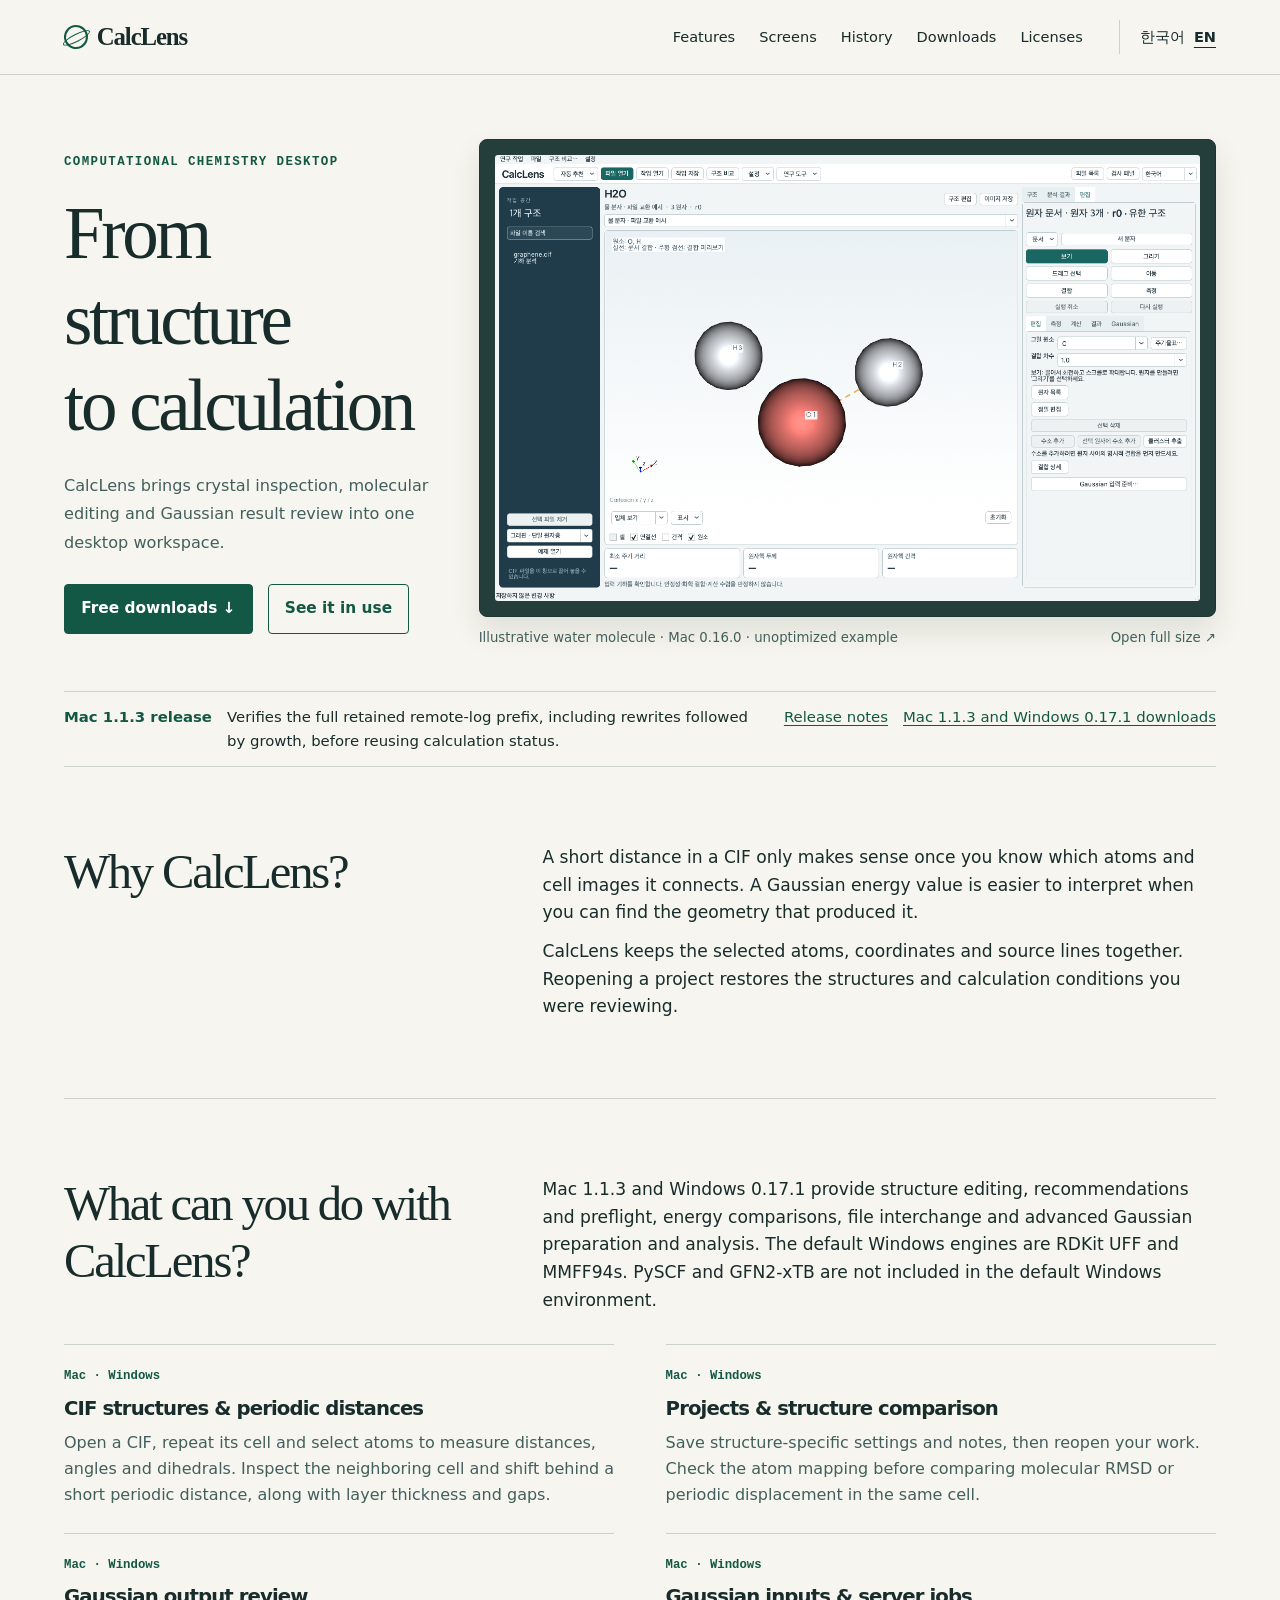
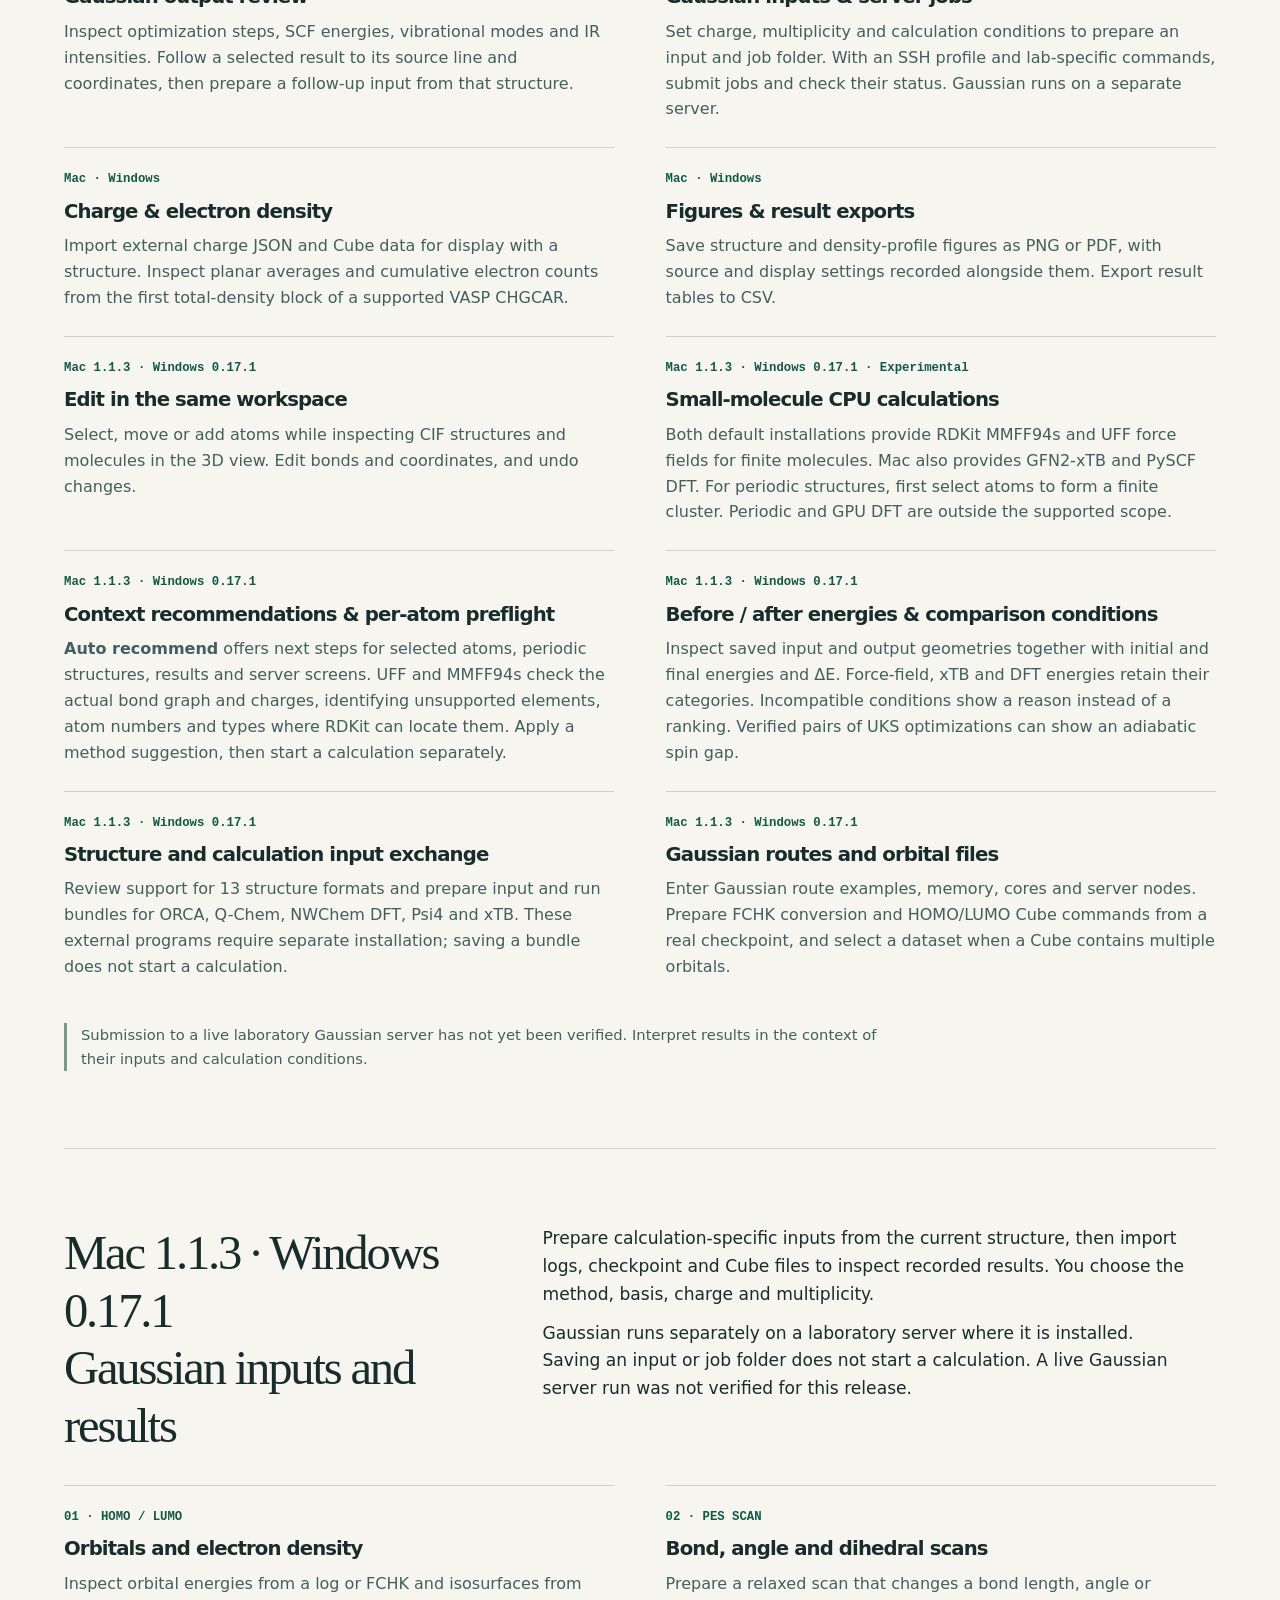
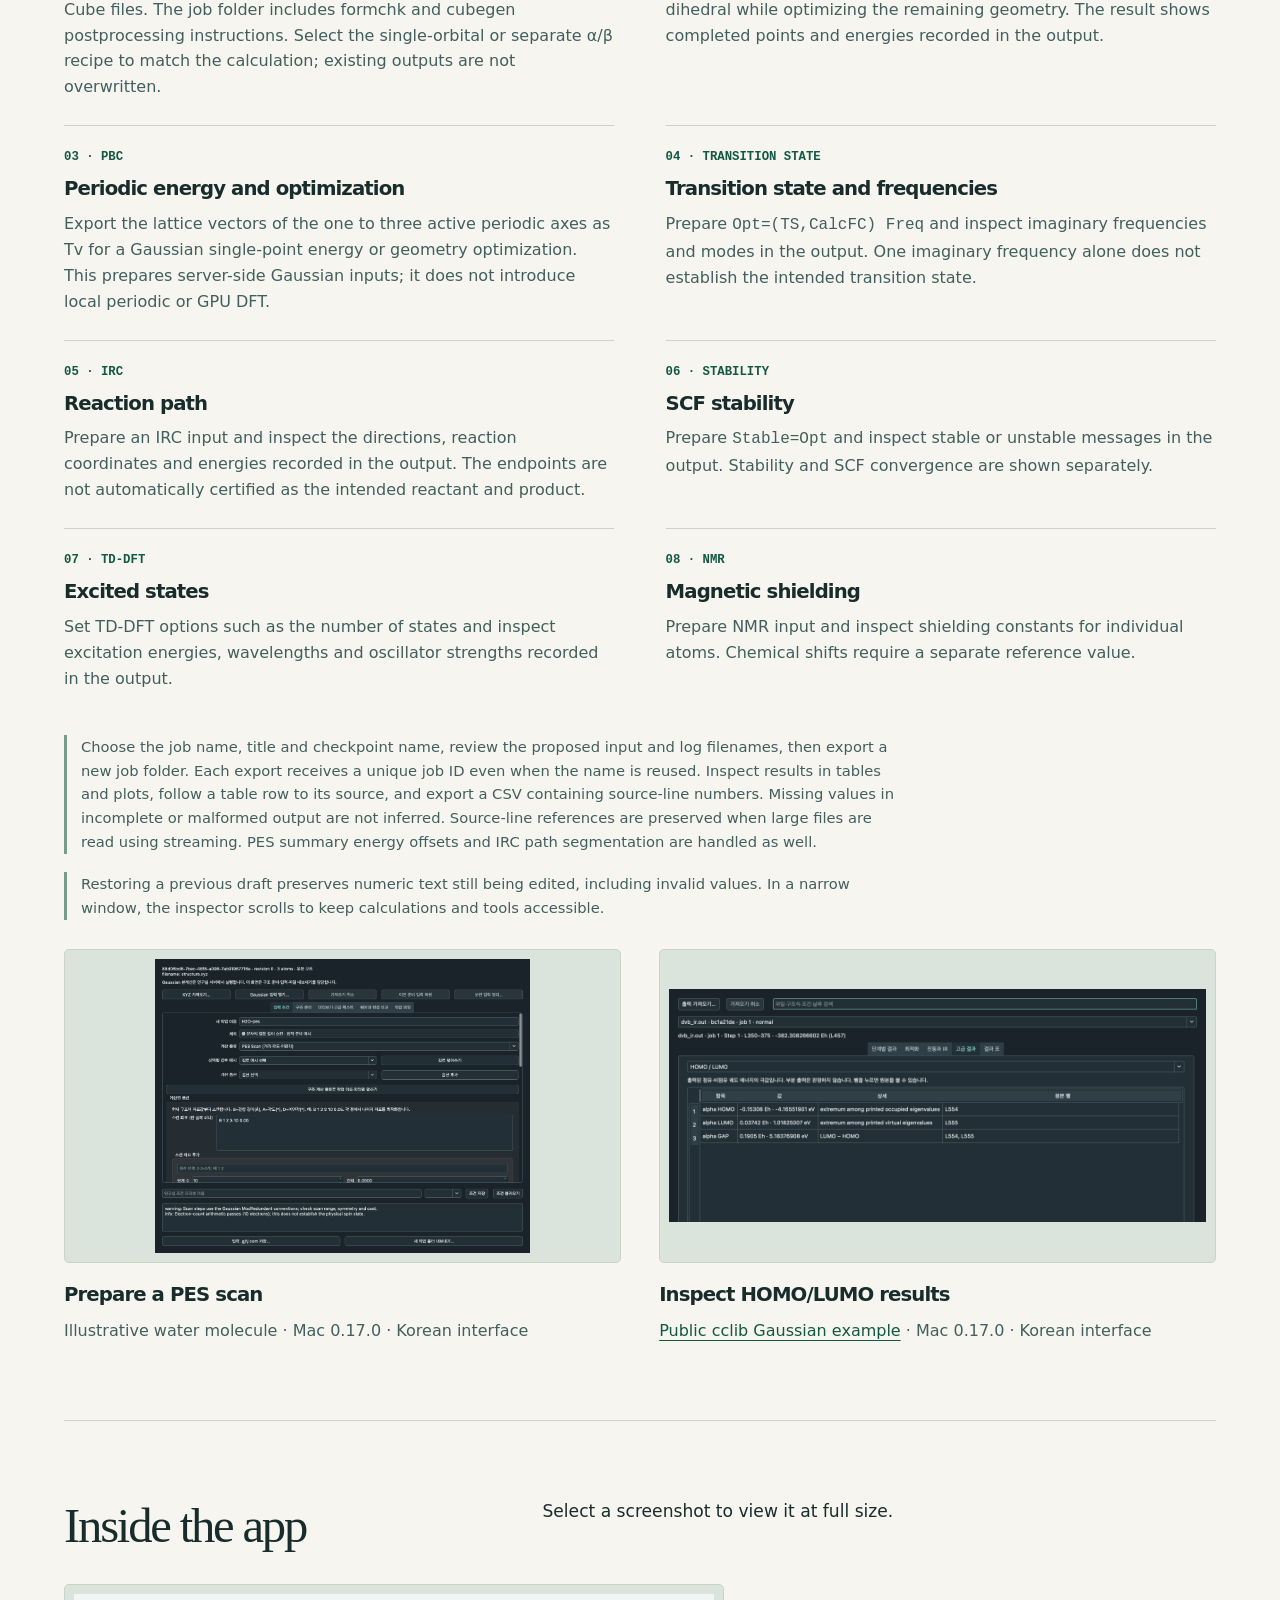
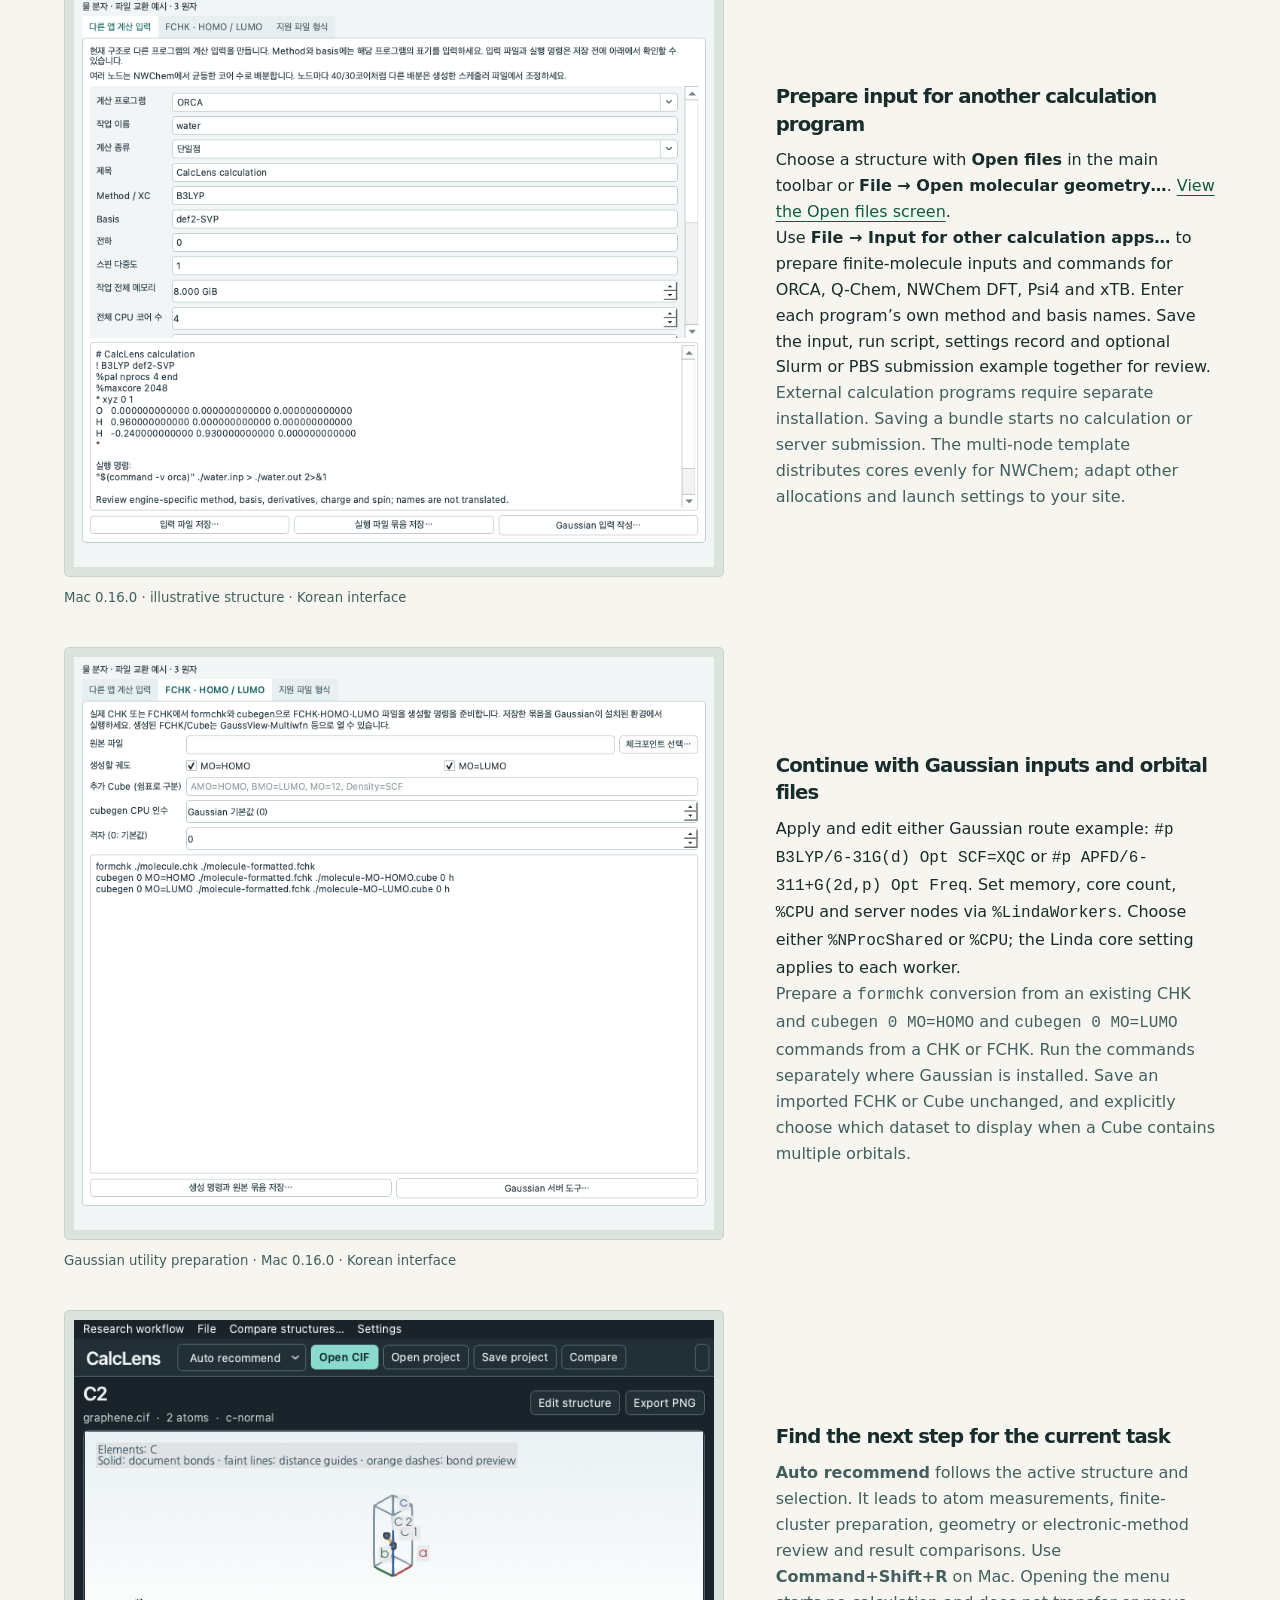
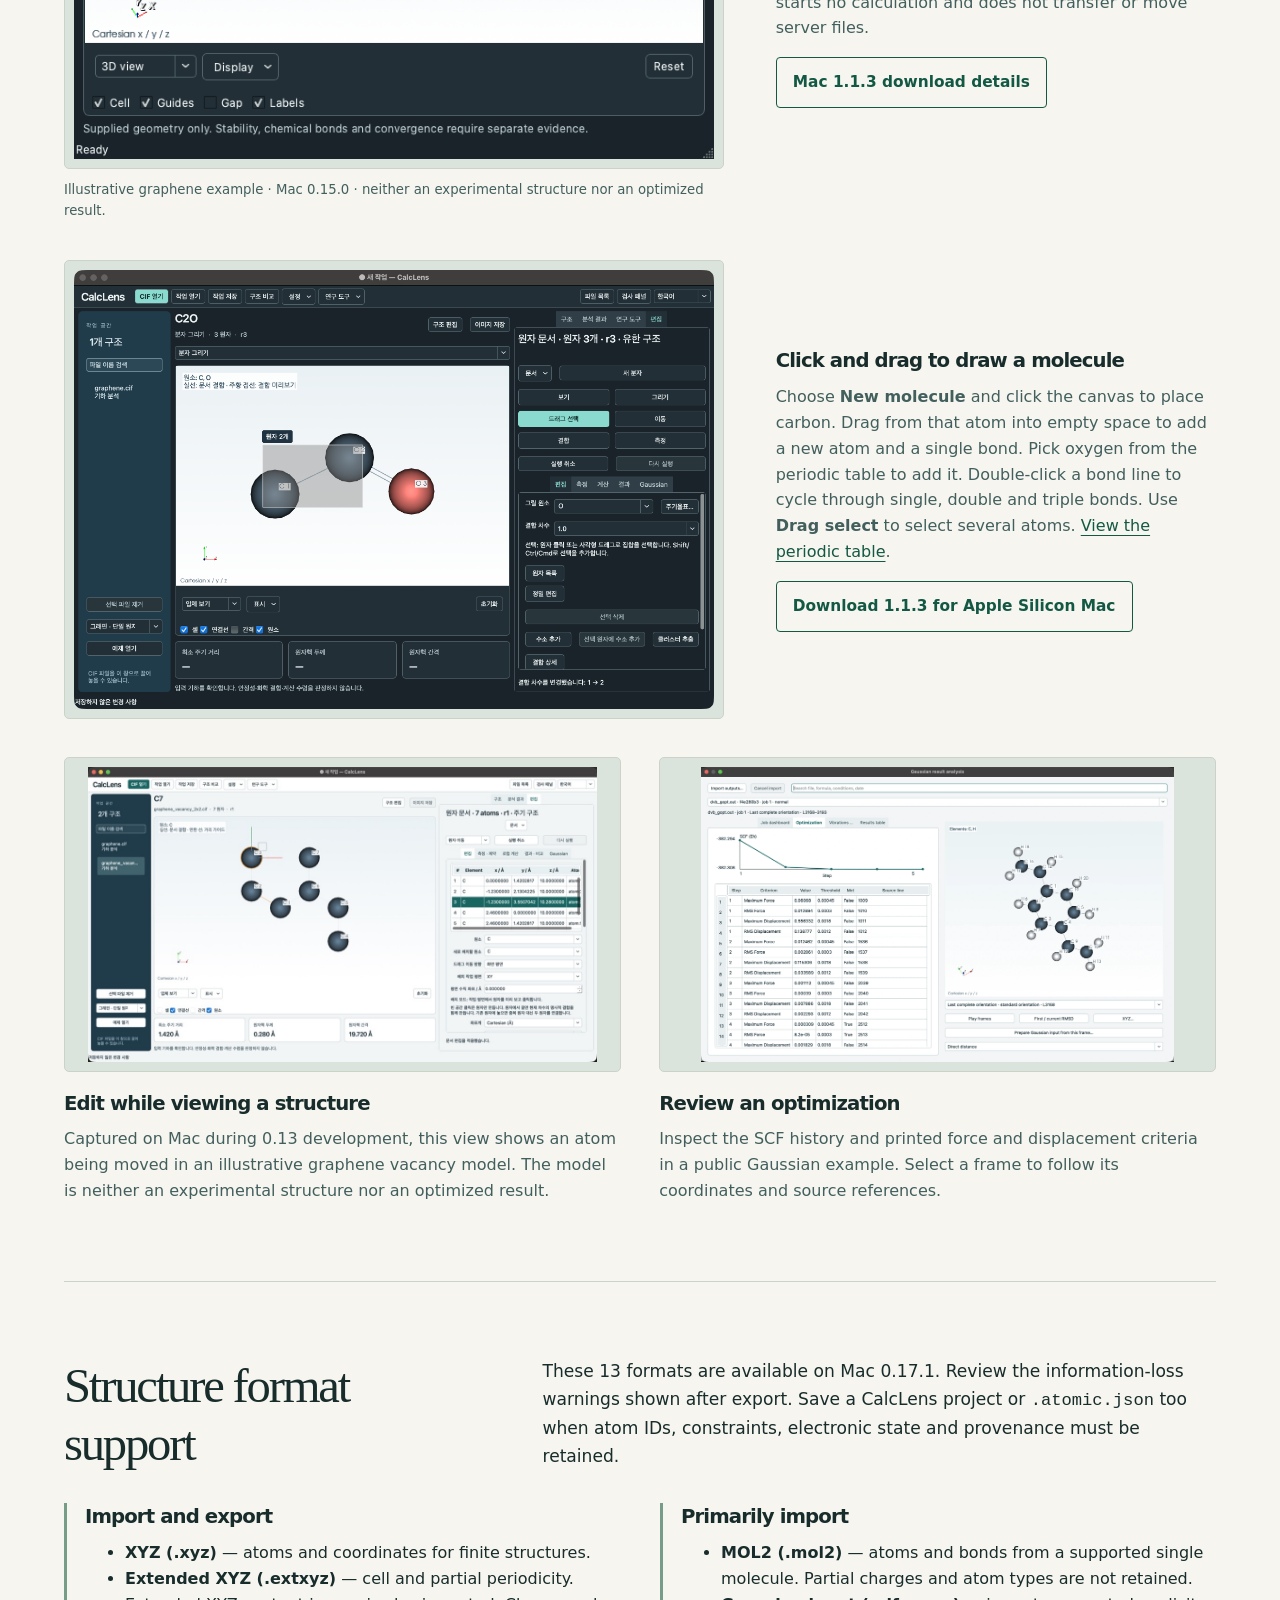
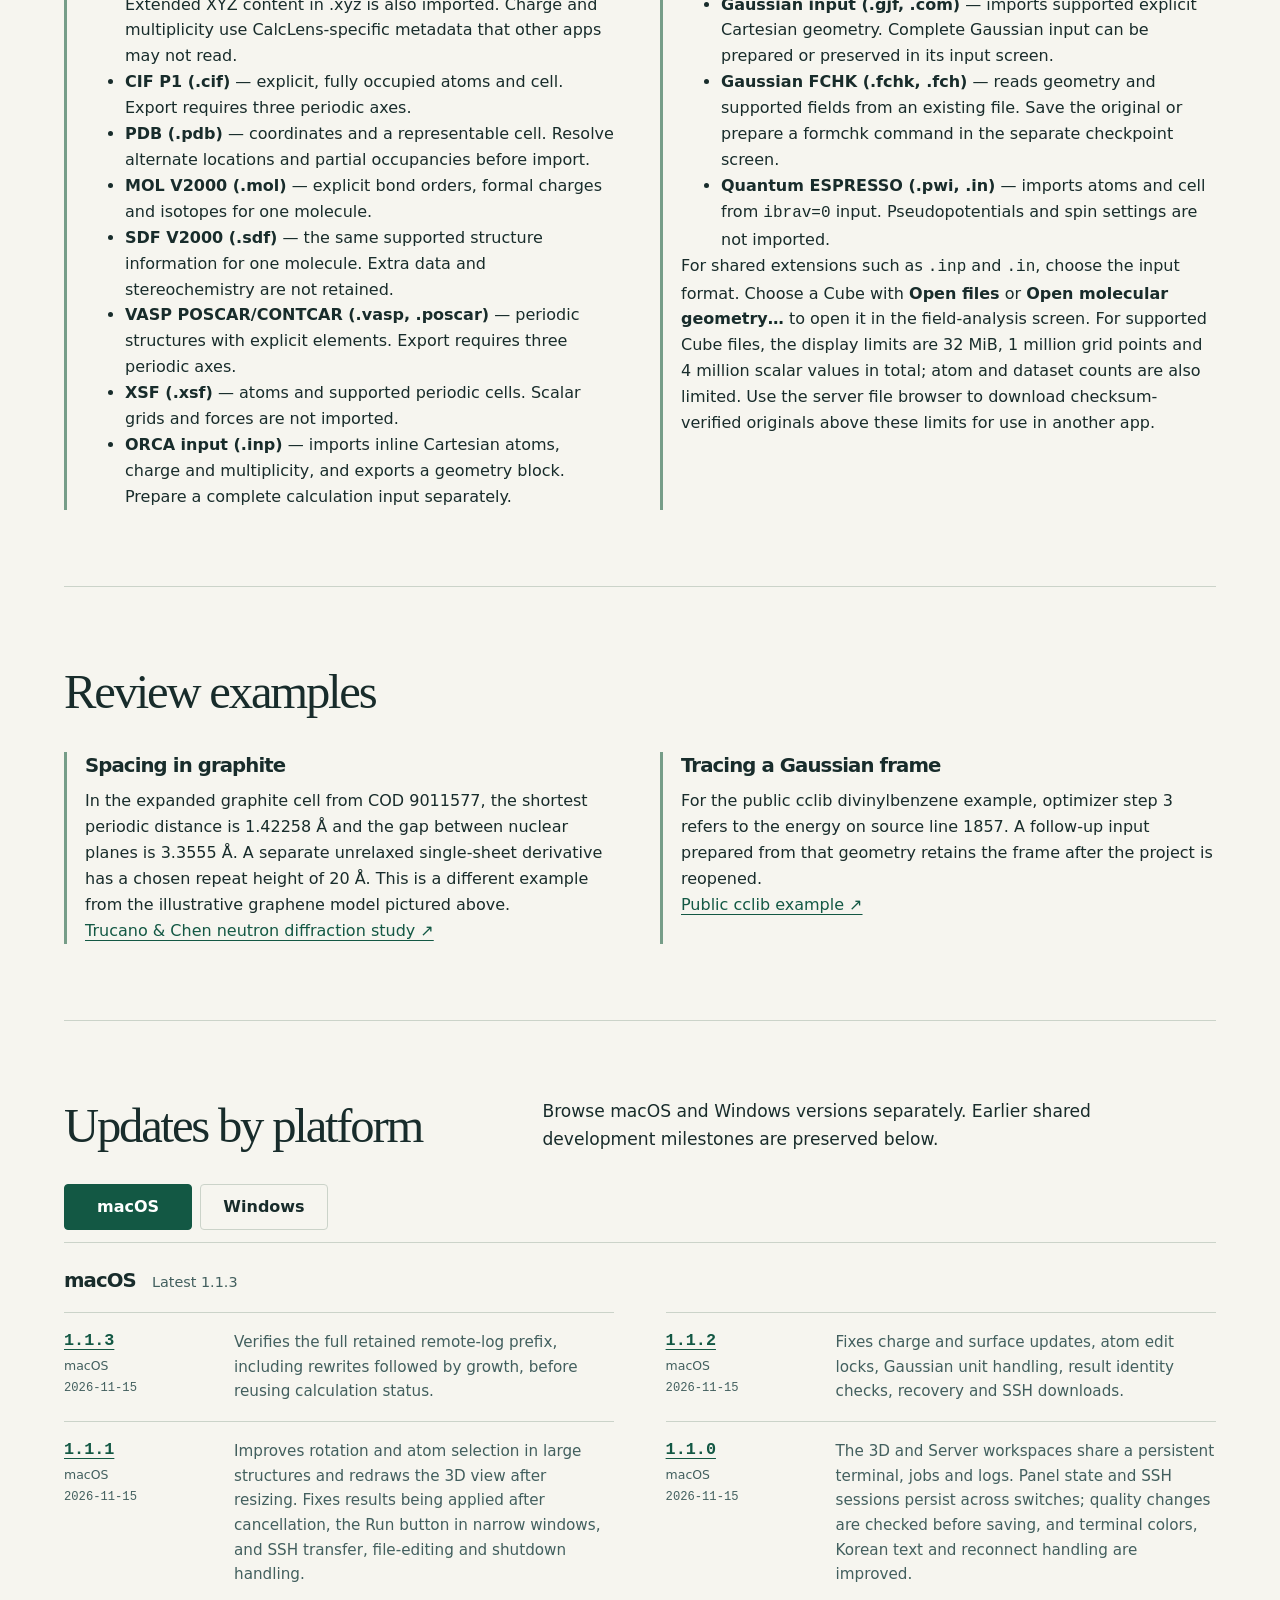
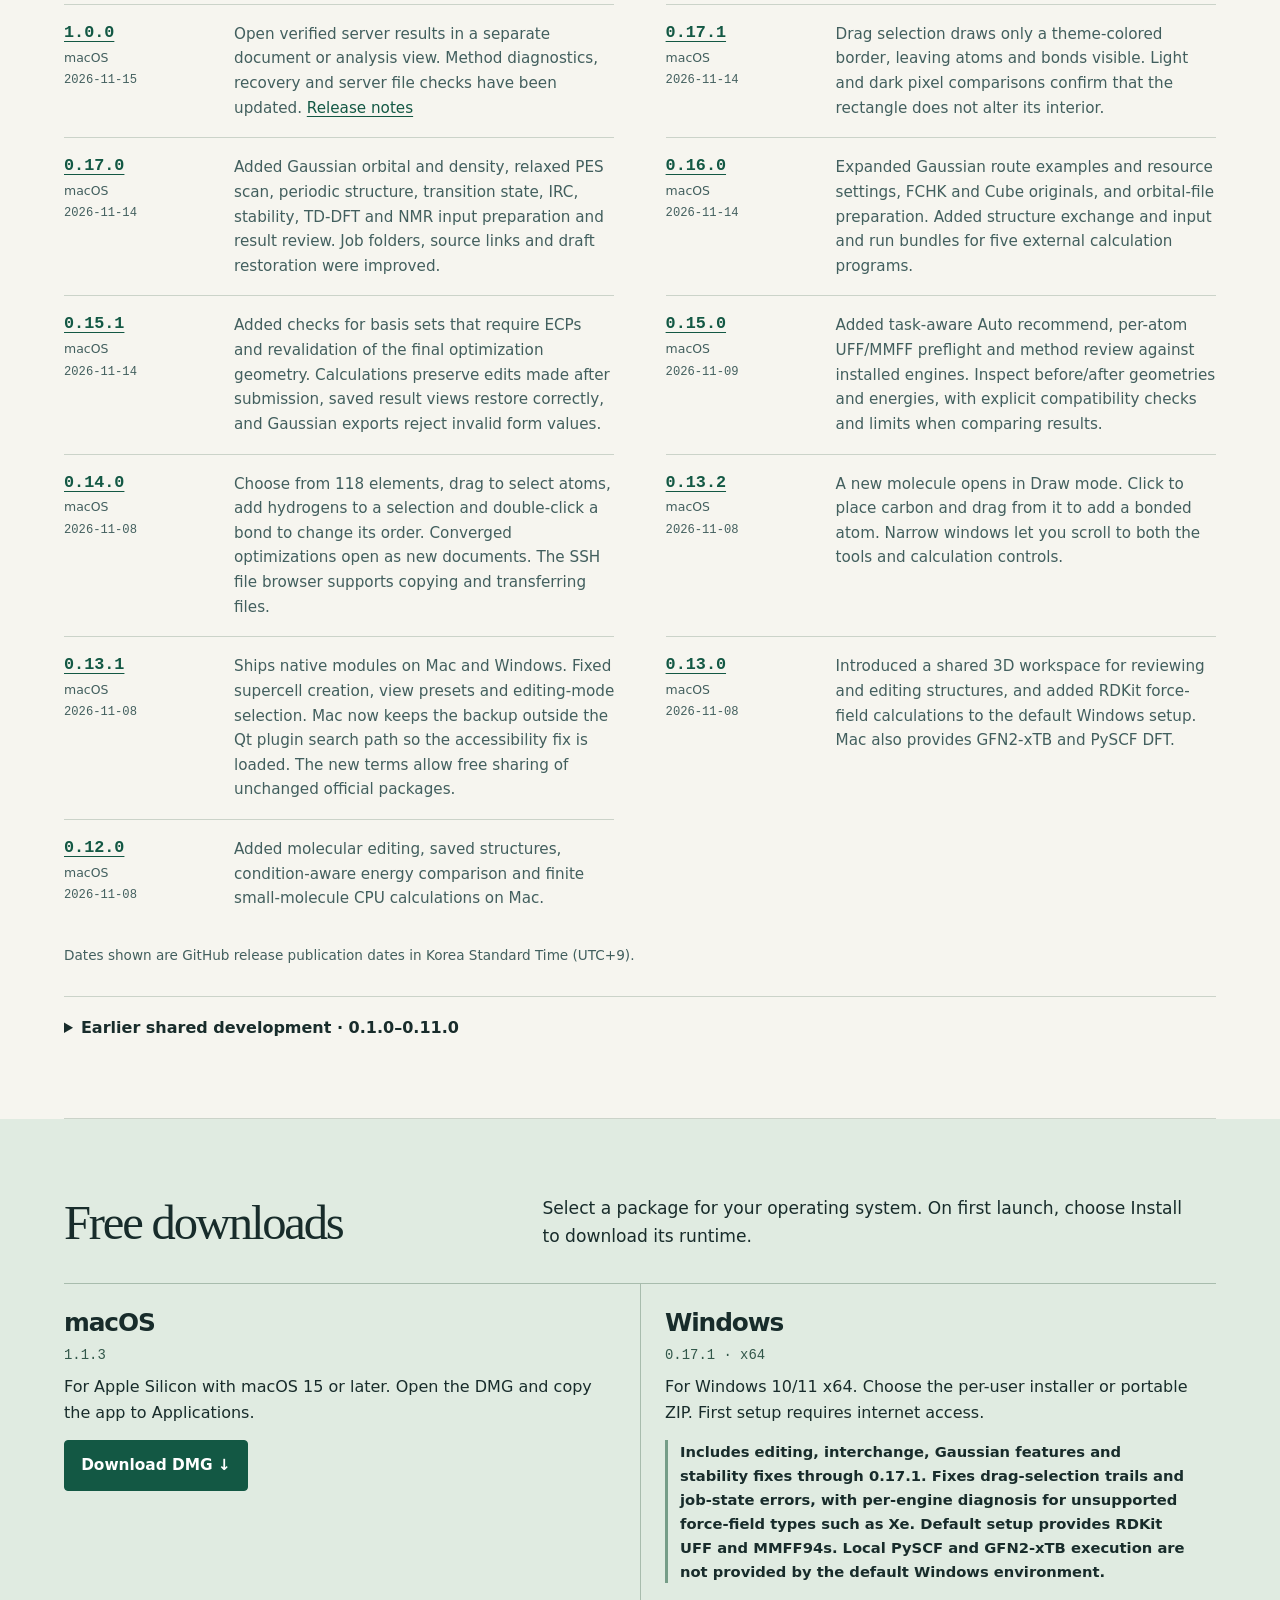
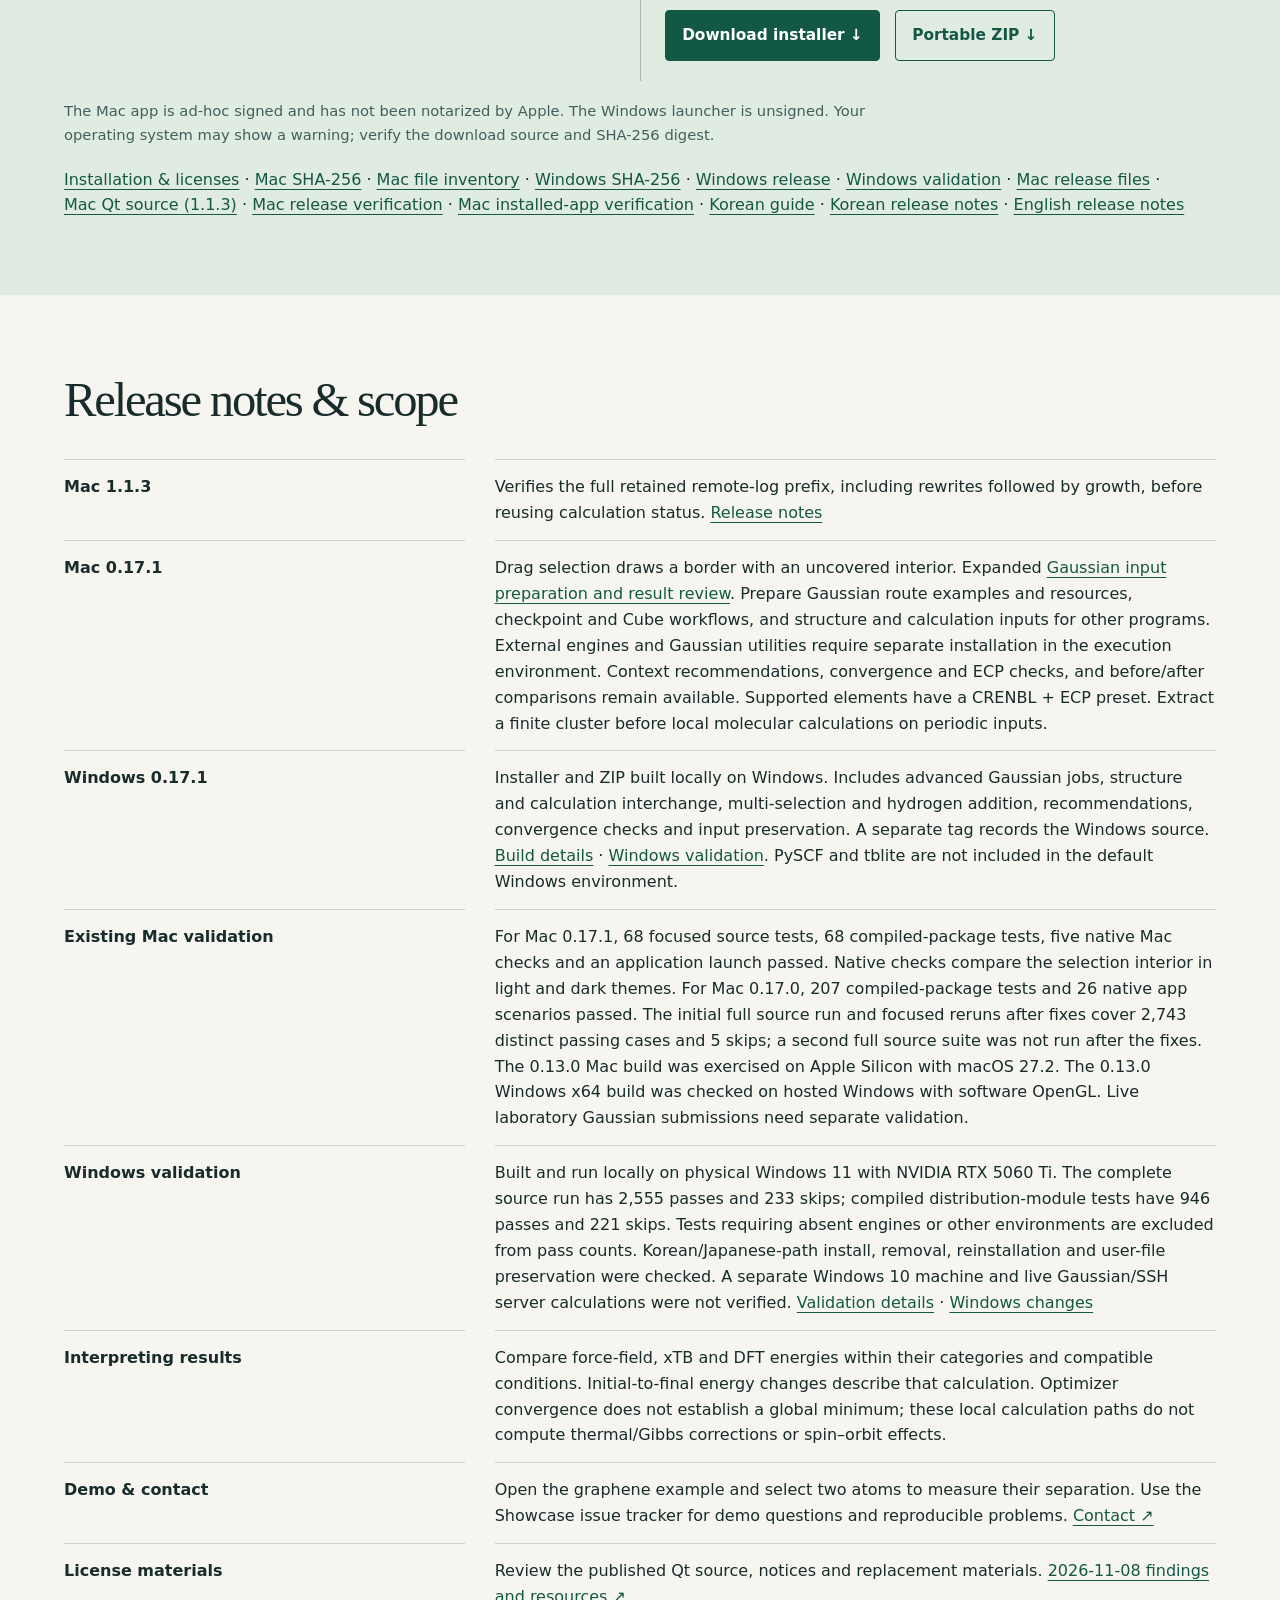
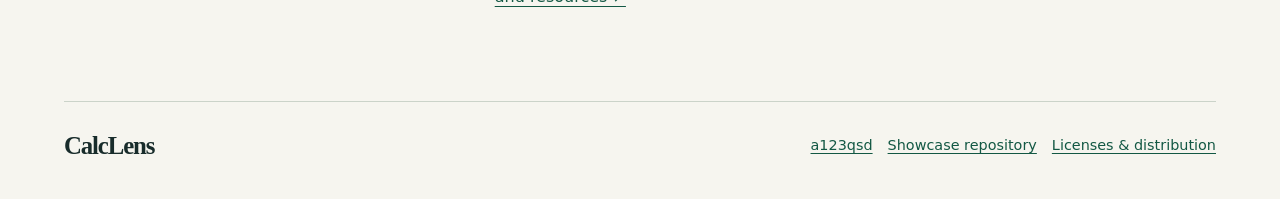
==== commit b6c05a63: "Publish Mac 1.1.3 remote log integrity fix and verified install links" ====
--- a/en.html
+++ b/en.html
@@ -1,4 +1,4 @@
-<!doctype html><html lang="en"><head><meta charset="utf-8"><meta name="viewport" content="width=device-width,initial-scale=1"><meta name="theme-color" content="#f6f5ef"><meta name="description" content="Actual CalcLens desktop screenshots, computational chemistry workflows, Mac and Windows downloads, and distribution terms."><link rel="icon" href="data:,"><title>CalcLens · Crystal & molecular workbench</title><link rel="stylesheet" href="site.css?v=1.1.2"><script src="history-tabs.js?v=1.1.2" defer></script></head><body><a class="skip" href="#content">Skip to content</a><header class="mast"><div class="shell mast-inner"><a href="en.html" class="brand"><i aria-hidden="true" class="brand-mark"></i>CalcLens</a><nav class="nav" aria-label="Main navigation"><a href="en.html#features">Features</a><a href="en.html#workflows">Screens</a><a href="en.html#history">History</a><a href="en.html#downloads">Downloads</a><a href="licenses-en.html">Licenses</a></nav><nav class="locale" aria-label="Language"><a href="index.html" lang="ko" hreflang="ko">한국어</a><a href="en.html" class="chosen" lang="en" hreflang="en" aria-current="page">EN</a></nav></div></header><main id="content"><section class="hero shell"><div class="hero-grid"><div class="hero-copy"><div class="kicker">Computational chemistry desktop</div><h1>From structure <br>to calculation</h1><p>CalcLens brings crystal inspection, molecular editing and Gaussian result review into one desktop workspace.</p><div class="buttonrow"><a href="#downloads" class="button">Free downloads ↓</a><a href="#workflows" class="button secondary">See it in use</a></div></div><figure><div class="screen"><a href="assets/open-files-0.16.0.png"><img width="1360" height="860" src="assets/open-files-0.16.0.png" alt="Actual Mac 0.16.0 app with the Open files button and an illustrative water molecule" fetchpriority="high"></a></div><figcaption class="caption"><span>Illustrative water molecule · Mac 0.16.0 · unoptimized example</span><span>Open full size ↗</span></figcaption></figure></div></section><div class="shell"><aside class="release-strip"><b>Mac 1.1.2 release</b><span>Fixes charge and surface updates, atom edit locks, Gaussian unit handling, result identity checks, recovery and SSH downloads.</span><a href="https://github.com/a123qsd/calclens-showcase/releases/tag/v1.1.2">Release notes</a><a href="#downloads">Mac 1.1.2 and Windows 0.17.1 downloads</a></aside><section class="section" id="project"><div class="section-head"><h2>Why CalcLens?</h2><div><p>A short distance in a CIF only makes sense once you know which atoms and cell images it connects. A Gaussian energy value is easier to interpret when you can find the geometry that produced it.</p><p>CalcLens keeps the selected atoms, coordinates and source lines together. Reopening a project restores the structures and calculation conditions you were reviewing.</p></div></div></section><section class="section" id="features"><div class="section-head"><h2>What can you do with CalcLens?</h2><p>Mac 1.1.2 and Windows 0.17.1 provide structure editing, recommendations and preflight, energy comparisons, file interchange and advanced Gaussian preparation and analysis. The default Windows engines are RDKit UFF and MMFF94s. PySCF and GFN2-xTB are not included in the default Windows environment.</p></div><div class="capabilities"><article class="capability"><span class="capability-platform">Mac · Windows</span><h3>CIF structures & periodic distances</h3><p>Open a CIF, repeat its cell and select atoms to measure distances, angles and dihedrals. Inspect the neighboring cell and shift behind a short periodic distance, along with layer thickness and gaps.</p></article><article class="capability"><span class="capability-platform">Mac · Windows</span><h3>Projects & structure comparison</h3><p>Save structure-specific settings and notes, then reopen your work. Check the atom mapping before comparing molecular RMSD or periodic displacement in the same cell.</p></article><article class="capability"><span class="capability-platform">Mac · Windows</span><h3>Gaussian output review</h3><p>Inspect optimization steps, SCF energies, vibrational modes and IR intensities. Follow a selected result to its source line and coordinates, then prepare a follow-up input from that structure.</p></article><article class="capability"><span class="capability-platform">Mac · Windows</span><h3>Gaussian inputs & server jobs</h3><p>Set charge, multiplicity and calculation conditions to prepare an input and job folder. With an SSH profile and lab-specific commands, submit jobs and check their status. Gaussian runs on a separate server.</p></article><article class="capability"><span class="capability-platform">Mac · Windows</span><h3>Charge & electron density</h3><p>Import external charge JSON and Cube data for display with a structure. Inspect planar averages and cumulative electron counts from the first total-density block of a supported VASP CHGCAR.</p></article><article class="capability"><span class="capability-platform">Mac · Windows</span><h3>Figures & result exports</h3><p>Save structure and density-profile figures as PNG or PDF, with source and display settings recorded alongside them. Export result tables to CSV.</p></article><article class="capability"><span class="capability-platform">Mac 1.1.2 · Windows 0.17.1</span><h3>Edit in the same workspace</h3><p>Select, move or add atoms while inspecting CIF structures and molecules in the 3D view. Edit bonds and coordinates, and undo changes.</p></article><article class="capability"><span class="capability-platform">Mac 1.1.2 · Windows 0.17.1 · Experimental</span><h3>Small-molecule CPU calculations</h3><p>Both default installations provide RDKit MMFF94s and UFF force fields for finite molecules. Mac also provides GFN2-xTB and PySCF DFT. For periodic structures, first select atoms to form a finite cluster. Periodic and GPU DFT are outside the supported scope.</p></article><article class="capability"><span class="capability-platform">Mac 1.1.2 · Windows 0.17.1</span><h3>Context recommendations &amp; per-atom preflight</h3><p><strong>Auto recommend</strong> offers next steps for selected atoms, periodic structures, results and server screens. UFF and MMFF94s check the actual bond graph and charges, identifying unsupported elements, atom numbers and types where RDKit can locate them. Apply a method suggestion, then start a calculation separately.</p></article><article class="capability"><span class="capability-platform">Mac 1.1.2 · Windows 0.17.1</span><h3>Before / after energies &amp; comparison conditions</h3><p>Inspect saved input and output geometries together with initial and final energies and ΔE. Force-field, xTB and DFT energies retain their categories. Incompatible conditions show a reason instead of a ranking. Verified pairs of UKS optimizations can show an adiabatic spin gap.</p></article><article class="capability"><span class="capability-platform">Mac 1.1.2 · Windows 0.17.1</span><h3>Structure and calculation input exchange</h3><p>Review support for 13 structure formats and prepare input and run bundles for ORCA, Q-Chem, NWChem DFT, Psi4 and xTB. These external programs require separate installation; saving a bundle does not start a calculation.</p></article><article class="capability"><span class="capability-platform">Mac 1.1.2 · Windows 0.17.1</span><h3>Gaussian routes and orbital files</h3><p>Enter Gaussian route examples, memory, cores and server nodes. Prepare FCHK conversion and HOMO/LUMO Cube commands from a real checkpoint, and select a dataset when a Cube contains multiple orbitals.</p></article></div><p class="feature-note">Submission to a live laboratory Gaussian server has not yet been verified. Interpret results in the context of their inputs and calculation conditions.</p></section><section class="section" id="gaussian-advanced"><div class="section-head"><h2>Mac 1.1.2 · Windows 0.17.1<br>Gaussian inputs and results</h2><div><p>Prepare calculation-specific inputs from the current structure, then import logs, checkpoint and Cube files to inspect recorded results. You choose the method, basis, charge and multiplicity.</p><p>Gaussian runs separately on a laboratory server where it is installed. Saving an input or job folder does not start a calculation. A live Gaussian server run was not verified for this release.</p></div></div><div class="capabilities">
+<!doctype html><html lang="en"><head><meta charset="utf-8"><meta name="viewport" content="width=device-width,initial-scale=1"><meta name="theme-color" content="#f6f5ef"><meta name="description" content="Actual CalcLens desktop screenshots, computational chemistry workflows, Mac and Windows downloads, and distribution terms."><link rel="icon" href="data:,"><title>CalcLens · Crystal & molecular workbench</title><link rel="stylesheet" href="site.css?v=1.1.3"><script src="history-tabs.js?v=1.1.3" defer></script></head><body><a class="skip" href="#content">Skip to content</a><header class="mast"><div class="shell mast-inner"><a href="en.html" class="brand"><i aria-hidden="true" class="brand-mark"></i>CalcLens</a><nav class="nav" aria-label="Main navigation"><a href="en.html#features">Features</a><a href="en.html#workflows">Screens</a><a href="en.html#history">History</a><a href="en.html#downloads">Downloads</a><a href="licenses-en.html">Licenses</a></nav><nav class="locale" aria-label="Language"><a href="index.html" lang="ko" hreflang="ko">한국어</a><a href="en.html" class="chosen" lang="en" hreflang="en" aria-current="page">EN</a></nav></div></header><main id="content"><section class="hero shell"><div class="hero-grid"><div class="hero-copy"><div class="kicker">Computational chemistry desktop</div><h1>From structure <br>to calculation</h1><p>CalcLens brings crystal inspection, molecular editing and Gaussian result review into one desktop workspace.</p><div class="buttonrow"><a href="#downloads" class="button">Free downloads ↓</a><a href="#workflows" class="button secondary">See it in use</a></div></div><figure><div class="screen"><a href="assets/open-files-0.16.0.png"><img width="1360" height="860" src="assets/open-files-0.16.0.png" alt="Actual Mac 0.16.0 app with the Open files button and an illustrative water molecule" fetchpriority="high"></a></div><figcaption class="caption"><span>Illustrative water molecule · Mac 0.16.0 · unoptimized example</span><span>Open full size ↗</span></figcaption></figure></div></section><div class="shell"><aside class="release-strip"><b>Mac 1.1.3 release</b><span>Verifies the full retained remote-log prefix, including rewrites followed by growth, before reusing calculation status.</span><a href="https://github.com/a123qsd/calclens-showcase/releases/tag/v1.1.3">Release notes</a><a href="#downloads">Mac 1.1.3 and Windows 0.17.1 downloads</a></aside><section class="section" id="project"><div class="section-head"><h2>Why CalcLens?</h2><div><p>A short distance in a CIF only makes sense once you know which atoms and cell images it connects. A Gaussian energy value is easier to interpret when you can find the geometry that produced it.</p><p>CalcLens keeps the selected atoms, coordinates and source lines together. Reopening a project restores the structures and calculation conditions you were reviewing.</p></div></div></section><section class="section" id="features"><div class="section-head"><h2>What can you do with CalcLens?</h2><p>Mac 1.1.3 and Windows 0.17.1 provide structure editing, recommendations and preflight, energy comparisons, file interchange and advanced Gaussian preparation and analysis. The default Windows engines are RDKit UFF and MMFF94s. PySCF and GFN2-xTB are not included in the default Windows environment.</p></div><div class="capabilities"><article class="capability"><span class="capability-platform">Mac · Windows</span><h3>CIF structures & periodic distances</h3><p>Open a CIF, repeat its cell and select atoms to measure distances, angles and dihedrals. Inspect the neighboring cell and shift behind a short periodic distance, along with layer thickness and gaps.</p></article><article class="capability"><span class="capability-platform">Mac · Windows</span><h3>Projects & structure comparison</h3><p>Save structure-specific settings and notes, then reopen your work. Check the atom mapping before comparing molecular RMSD or periodic displacement in the same cell.</p></article><article class="capability"><span class="capability-platform">Mac · Windows</span><h3>Gaussian output review</h3><p>Inspect optimization steps, SCF energies, vibrational modes and IR intensities. Follow a selected result to its source line and coordinates, then prepare a follow-up input from that structure.</p></article><article class="capability"><span class="capability-platform">Mac · Windows</span><h3>Gaussian inputs & server jobs</h3><p>Set charge, multiplicity and calculation conditions to prepare an input and job folder. With an SSH profile and lab-specific commands, submit jobs and check their status. Gaussian runs on a separate server.</p></article><article class="capability"><span class="capability-platform">Mac · Windows</span><h3>Charge & electron density</h3><p>Import external charge JSON and Cube data for display with a structure. Inspect planar averages and cumulative electron counts from the first total-density block of a supported VASP CHGCAR.</p></article><article class="capability"><span class="capability-platform">Mac · Windows</span><h3>Figures & result exports</h3><p>Save structure and density-profile figures as PNG or PDF, with source and display settings recorded alongside them. Export result tables to CSV.</p></article><article class="capability"><span class="capability-platform">Mac 1.1.3 · Windows 0.17.1</span><h3>Edit in the same workspace</h3><p>Select, move or add atoms while inspecting CIF structures and molecules in the 3D view. Edit bonds and coordinates, and undo changes.</p></article><article class="capability"><span class="capability-platform">Mac 1.1.3 · Windows 0.17.1 · Experimental</span><h3>Small-molecule CPU calculations</h3><p>Both default installations provide RDKit MMFF94s and UFF force fields for finite molecules. Mac also provides GFN2-xTB and PySCF DFT. For periodic structures, first select atoms to form a finite cluster. Periodic and GPU DFT are outside the supported scope.</p></article><article class="capability"><span class="capability-platform">Mac 1.1.3 · Windows 0.17.1</span><h3>Context recommendations &amp; per-atom preflight</h3><p><strong>Auto recommend</strong> offers next steps for selected atoms, periodic structures, results and server screens. UFF and MMFF94s check the actual bond graph and charges, identifying unsupported elements, atom numbers and types where RDKit can locate them. Apply a method suggestion, then start a calculation separately.</p></article><article class="capability"><span class="capability-platform">Mac 1.1.3 · Windows 0.17.1</span><h3>Before / after energies &amp; comparison conditions</h3><p>Inspect saved input and output geometries together with initial and final energies and ΔE. Force-field, xTB and DFT energies retain their categories. Incompatible conditions show a reason instead of a ranking. Verified pairs of UKS optimizations can show an adiabatic spin gap.</p></article><article class="capability"><span class="capability-platform">Mac 1.1.3 · Windows 0.17.1</span><h3>Structure and calculation input exchange</h3><p>Review support for 13 structure formats and prepare input and run bundles for ORCA, Q-Chem, NWChem DFT, Psi4 and xTB. These external programs require separate installation; saving a bundle does not start a calculation.</p></article><article class="capability"><span class="capability-platform">Mac 1.1.3 · Windows 0.17.1</span><h3>Gaussian routes and orbital files</h3><p>Enter Gaussian route examples, memory, cores and server nodes. Prepare FCHK conversion and HOMO/LUMO Cube commands from a real checkpoint, and select a dataset when a Cube contains multiple orbitals.</p></article></div><p class="feature-note">Submission to a live laboratory Gaussian server has not yet been verified. Interpret results in the context of their inputs and calculation conditions.</p></section><section class="section" id="gaussian-advanced"><div class="section-head"><h2>Mac 1.1.3 · Windows 0.17.1<br>Gaussian inputs and results</h2><div><p>Prepare calculation-specific inputs from the current structure, then import logs, checkpoint and Cube files to inspect recorded results. You choose the method, basis, charge and multiplicity.</p><p>Gaussian runs separately on a laboratory server where it is installed. Saving an input or job folder does not start a calculation. A live Gaussian server run was not verified for this release.</p></div></div><div class="capabilities">
 <article class="capability"><span class="capability-platform">01 · HOMO / LUMO</span><h3>Orbitals and electron density</h3><p>Inspect orbital energies from a log or FCHK and isosurfaces from Cube files. The job folder includes formchk and cubegen postprocessing instructions. Select the single-orbital or separate α/β recipe to match the calculation; existing outputs are not overwritten.</p></article>
 <article class="capability"><span class="capability-platform">02 · PES SCAN</span><h3>Bond, angle and dihedral scans</h3><p>Prepare a relaxed scan that changes a bond length, angle or dihedral while optimizing the remaining geometry. The result shows completed points and energies recorded in the output.</p></article>
 <article class="capability"><span class="capability-platform">03 · PBC</span><h3>Periodic energy and optimization</h3><p>Export the lattice vectors of the one to three active periodic axes as Tv for a Gaussian single-point energy or geometry optimization. This prepares server-side Gaussian inputs; it does not introduce local periodic or GPU DFT.</p></article>
@@ -9,12 +9,12 @@
 <article class="capability"><span class="capability-platform">08 · NMR</span><h3>Magnetic shielding</h3><p>Prepare NMR input and inspect shielding constants for individual atoms. Chemical shifts require a separate reference value.</p></article></div>
 <p class="feature-note">Choose the job name, title and checkpoint name, review the proposed input and log filenames, then export a new job folder. Each export receives a unique job ID even when the name is reused. Inspect results in tables and plots, follow a table row to its source, and export a CSV containing source-line numbers. Missing values in incomplete or malformed output are not inferred. Source-line references are preserved when large files are read using streaming. PES summary energy offsets and IRC path segmentation are handled as well.</p>
 <p class="feature-note">Restoring a previous draft preserves numeric text still being edited, including invalid values. In a narrow window, the inspector scrolls to keep calculations and tools accessible.</p>
-<div class="flows"><article class="workflow"><a class="shot" href="assets/gaussian-jobs-0.17.0.png"><img src="assets/gaussian-jobs-0.17.0.png" width="2120" height="1662" alt="Preparing a bond-length PES scan for an illustrative water molecule in Mac 0.17.0" loading="lazy"></a><h3>Prepare a PES scan</h3><p>Illustrative water molecule · Mac 0.17.0 · Korean interface</p></article><article class="workflow"><a class="shot" href="assets/gaussian-orbitals-0.17.0.png"><img src="assets/gaussian-orbitals-0.17.0.png" width="2400" height="1040" alt="HOMO/LUMO energies and source lines from a public Gaussian example in Mac 0.17.0" loading="lazy"></a><h3>Inspect HOMO/LUMO results</h3><p><a href="https://github.com/cclib/cclib/blob/0c6e08e0a0d04b308201666793030ef3b77b2973/data/Gaussian/basicGaussian16/dvb_ir.out">Public cclib Gaussian example</a> · Mac 0.17.0 · Korean interface</p></article></div></section><section class="section" id="workflows"><div class="section-head"><h2>Inside the app</h2><p>Select a screenshot to view it at full size.</p></div><div class="flows"><article class="workflow drawing-workflow" id="external-inputs"><figure><a class="shot" href="assets/interchange-0.16.0.png"><img src="assets/interchange-0.16.0.png" width="850" height="760" alt="Mac 0.16.0 screen for preparing input and a run command for another calculation program" loading="lazy"></a><figcaption class="caption">Mac 0.16.0 · illustrative structure · Korean interface</figcaption></figure><div><h3>Prepare input for another calculation program</h3><p>Choose a structure with <strong>Open files</strong> in the main toolbar or <strong>File → Open molecular geometry…</strong>. <a href="assets/open-files-0.16.0.png">View the Open files screen</a>.</p><p>Use <strong>File → Input for other calculation apps…</strong> to prepare finite-molecule inputs and commands for ORCA, Q-Chem, NWChem DFT, Psi4 and xTB. Enter each program’s own method and basis names. Save the input, run script, settings record and optional Slurm or PBS submission example together for review.</p><p>External calculation programs require separate installation. Saving a bundle starts no calculation or server submission. The multi-node template distributes cores evenly for NWChem; adapt other allocations and launch settings to your site.</p></div></article><article class="workflow drawing-workflow" id="checkpoint-tools"><figure><a class="shot" href="assets/checkpoint-tools-0.16.0.png"><img src="assets/checkpoint-tools-0.16.0.png" width="850" height="760" alt="Mac 0.16.0 screen for preparing checkpoint and HOMO/LUMO Cube generation commands" loading="lazy"></a><figcaption class="caption">Gaussian utility preparation · Mac 0.16.0 · Korean interface</figcaption></figure><div><h3>Continue with Gaussian inputs and orbital files</h3><p>Apply and edit either Gaussian route example: <code>#p B3LYP/6-31G(d) Opt SCF=XQC</code> or <code>#p APFD/6-311+G(2d,p) Opt Freq</code>. Set memory, core count, <code>%CPU</code> and server nodes via <code>%LindaWorkers</code>. Choose either <code>%NProcShared</code> or <code>%CPU</code>; the Linda core setting applies to each worker.</p><p>Prepare a <code>formchk</code> conversion from an existing CHK and <code>cubegen 0 MO=HOMO</code> and <code>cubegen 0 MO=LUMO</code> commands from a CHK or FCHK. Run the commands separately where Gaussian is installed. Save an imported FCHK or Cube unchanged, and explicitly choose which dataset to display when a Cube contains multiple orbitals.</p></div></article><article class="workflow drawing-workflow" id="auto-recommend"><figure><a class="shot" href="assets/auto-recommend-0.15.0.png"><img src="assets/auto-recommend-0.15.0.png" width="700" height="480" alt="Illustrative graphene example in Mac 0.15.0 with the Auto recommend control in the main toolbar" loading="lazy"></a><figcaption class="caption">Illustrative graphene example · Mac 0.15.0 · neither an experimental structure nor an optimized result.</figcaption></figure><div><h3>Find the next step for the current task</h3><p><strong>Auto recommend</strong> follows the active structure and selection. It leads to atom measurements, finite-cluster preparation, geometry or electronic-method review and result comparisons. Use <strong>Command+Shift+R</strong> on Mac. Opening the menu starts no calculation and does not transfer or move server files.</p><a class="button secondary" href="#downloads">Mac 1.1.2 download details</a></div></article><article class="workflow drawing-workflow" id="molecule-drawing"><a class="shot" href="assets/molecule-drawing-0.14.0.webp"><img src="assets/molecule-drawing-0.14.0.webp" width="2360" height="1616" alt="A drag box selects two carbon atoms on Mac. The second carbon has a double bond to oxygen." loading="lazy"></a><div><h3>Click and drag to draw a molecule</h3><p>Choose <strong>New molecule</strong> and click the canvas to place carbon. Drag from that atom into empty space to add a new atom and a single bond. Pick oxygen from the periodic table to add it. Double-click a bond line to cycle through single, double and triple bonds. Use <strong>Drag select</strong> to select several atoms. <a href="assets/periodic-table-0.14.0.webp">View the periodic table</a>.</p><a class="button secondary" href="https://github.com/a123qsd/calclens-showcase/releases/download/v1.1.2/CalcLens-1.1.2-macOS-Apple-Silicon.dmg">Download 1.1.2 for Apple Silicon Mac</a></div></article><article class="workflow"><a class="shot" href="assets/integrated-preview.jpg"><img width="1080" height="624" src="assets/integrated-preview.jpg" alt="A selected carbon atom in an illustrative graphene vacancy model, with coordinates in the Mac editing panel" loading="lazy"></a><h3>Edit while viewing a structure</h3><p>Captured on Mac during 0.13 development, this view shows an atom being moved in an illustrative graphene vacancy model. The model is neither an experimental structure nor an optimized result.</p></article><article class="workflow"><a class="shot" href="assets/gaussian.webp"><img width="2100" height="1306" src="assets/gaussian.webp" alt="Actual application window showing the SCF plot, convergence table and molecular geometry from a public divinylbenzene Gaussian output" loading="lazy"></a><h3>Review an optimization</h3><p>Inspect the SCF history and printed force and displacement criteria in a public Gaussian example. Select a frame to follow its coordinates and source references.</p></article></div></section><section class="section" id="geometry-formats"><div class="section-head"><h2>Structure format support</h2><p>These 13 formats are available on Mac 0.17.1. Review the information-loss warnings shown after export. Save a CalcLens project or <code>.atomic.json</code> too when atom IDs, constraints, electronic state and provenance must be retained.</p></div><div class="cases"><article><h3>Import and export</h3><ul><li><strong>XYZ (.xyz)</strong> — atoms and coordinates for finite structures.</li><li><strong>Extended XYZ (.extxyz)</strong> — cell and partial periodicity. Extended XYZ content in .xyz is also imported. Charge and multiplicity use CalcLens-specific metadata that other apps may not read.</li><li><strong>CIF P1 (.cif)</strong> — explicit, fully occupied atoms and cell. Export requires three periodic axes.</li><li><strong>PDB (.pdb)</strong> — coordinates and a representable cell. Resolve alternate locations and partial occupancies before import.</li><li><strong>MOL V2000 (.mol)</strong> — explicit bond orders, formal charges and isotopes for one molecule.</li><li><strong>SDF V2000 (.sdf)</strong> — the same supported structure information for one molecule. Extra data and stereochemistry are not retained.</li><li><strong>VASP POSCAR/CONTCAR (.vasp, .poscar)</strong> — periodic structures with explicit elements. Export requires three periodic axes.</li><li><strong>XSF (.xsf)</strong> — atoms and supported periodic cells. Scalar grids and forces are not imported.</li><li><strong>ORCA input (.inp)</strong> — imports inline Cartesian atoms, charge and multiplicity, and exports a geometry block. Prepare a complete calculation input separately.</li></ul></article><article><h3>Primarily import</h3><ul><li><strong>MOL2 (.mol2)</strong> — atoms and bonds from a supported single molecule. Partial charges and atom types are not retained.</li><li><strong>Gaussian input (.gjf, .com)</strong> — imports supported explicit Cartesian geometry. Complete Gaussian input can be prepared or preserved in its input screen.</li><li><strong>Gaussian FCHK (.fchk, .fch)</strong> — reads geometry and supported fields from an existing file. Save the original or prepare a formchk command in the separate checkpoint screen.</li><li><strong>Quantum ESPRESSO (.pwi, .in)</strong> — imports atoms and cell from <code>ibrav=0</code> input. Pseudopotentials and spin settings are not imported.</li></ul><p>For shared extensions such as <code>.inp</code> and <code>.in</code>, choose the input format. Choose a Cube with <strong>Open files</strong> or <strong>Open molecular geometry…</strong> to open it in the field-analysis screen. For supported Cube files, the display limits are 32 MiB, 1 million grid points and 4 million scalar values in total; atom and dataset counts are also limited. Use the server file browser to download checksum-verified originals above these limits for use in another app.</p></article></div></section><section class="section"><h2>Review examples</h2><div class="cases"><article><h3>Spacing in graphite</h3><p>In the expanded graphite cell from COD 9011577, the shortest periodic distance is 1.42258 Å and the gap between nuclear planes is 3.3555 Å. A separate unrelaxed single-sheet derivative has a chosen repeat height of 20 Å. This is a different example from the illustrative graphene model pictured above.</p><p><a href="https://doi.org/10.1038/258136a0">Trucano &amp; Chen neutron diffraction study ↗</a></p></article><article><h3>Tracing a Gaussian frame</h3><p>For the public cclib divinylbenzene example, optimizer step 3 refers to the energy on source line 1857. A follow-up input prepared from that geometry retains the frame after the project is reopened.</p><p><a href="https://github.com/cclib/cclib/blob/0c6e08e0a0d04b308201666793030ef3b77b2973/data/Gaussian/basicGaussian16/dvb_gopt.out">Public cclib example ↗</a></p></article></div></section><section class="section" id="history"><div class="section-head"><h2>Updates by platform</h2><p>Browse macOS and Windows versions separately. Earlier shared development milestones are preserved below.</p></div>
+<div class="flows"><article class="workflow"><a class="shot" href="assets/gaussian-jobs-0.17.0.png"><img src="assets/gaussian-jobs-0.17.0.png" width="2120" height="1662" alt="Preparing a bond-length PES scan for an illustrative water molecule in Mac 0.17.0" loading="lazy"></a><h3>Prepare a PES scan</h3><p>Illustrative water molecule · Mac 0.17.0 · Korean interface</p></article><article class="workflow"><a class="shot" href="assets/gaussian-orbitals-0.17.0.png"><img src="assets/gaussian-orbitals-0.17.0.png" width="2400" height="1040" alt="HOMO/LUMO energies and source lines from a public Gaussian example in Mac 0.17.0" loading="lazy"></a><h3>Inspect HOMO/LUMO results</h3><p><a href="https://github.com/cclib/cclib/blob/0c6e08e0a0d04b308201666793030ef3b77b2973/data/Gaussian/basicGaussian16/dvb_ir.out">Public cclib Gaussian example</a> · Mac 0.17.0 · Korean interface</p></article></div></section><section class="section" id="workflows"><div class="section-head"><h2>Inside the app</h2><p>Select a screenshot to view it at full size.</p></div><div class="flows"><article class="workflow drawing-workflow" id="external-inputs"><figure><a class="shot" href="assets/interchange-0.16.0.png"><img src="assets/interchange-0.16.0.png" width="850" height="760" alt="Mac 0.16.0 screen for preparing input and a run command for another calculation program" loading="lazy"></a><figcaption class="caption">Mac 0.16.0 · illustrative structure · Korean interface</figcaption></figure><div><h3>Prepare input for another calculation program</h3><p>Choose a structure with <strong>Open files</strong> in the main toolbar or <strong>File → Open molecular geometry…</strong>. <a href="assets/open-files-0.16.0.png">View the Open files screen</a>.</p><p>Use <strong>File → Input for other calculation apps…</strong> to prepare finite-molecule inputs and commands for ORCA, Q-Chem, NWChem DFT, Psi4 and xTB. Enter each program’s own method and basis names. Save the input, run script, settings record and optional Slurm or PBS submission example together for review.</p><p>External calculation programs require separate installation. Saving a bundle starts no calculation or server submission. The multi-node template distributes cores evenly for NWChem; adapt other allocations and launch settings to your site.</p></div></article><article class="workflow drawing-workflow" id="checkpoint-tools"><figure><a class="shot" href="assets/checkpoint-tools-0.16.0.png"><img src="assets/checkpoint-tools-0.16.0.png" width="850" height="760" alt="Mac 0.16.0 screen for preparing checkpoint and HOMO/LUMO Cube generation commands" loading="lazy"></a><figcaption class="caption">Gaussian utility preparation · Mac 0.16.0 · Korean interface</figcaption></figure><div><h3>Continue with Gaussian inputs and orbital files</h3><p>Apply and edit either Gaussian route example: <code>#p B3LYP/6-31G(d) Opt SCF=XQC</code> or <code>#p APFD/6-311+G(2d,p) Opt Freq</code>. Set memory, core count, <code>%CPU</code> and server nodes via <code>%LindaWorkers</code>. Choose either <code>%NProcShared</code> or <code>%CPU</code>; the Linda core setting applies to each worker.</p><p>Prepare a <code>formchk</code> conversion from an existing CHK and <code>cubegen 0 MO=HOMO</code> and <code>cubegen 0 MO=LUMO</code> commands from a CHK or FCHK. Run the commands separately where Gaussian is installed. Save an imported FCHK or Cube unchanged, and explicitly choose which dataset to display when a Cube contains multiple orbitals.</p></div></article><article class="workflow drawing-workflow" id="auto-recommend"><figure><a class="shot" href="assets/auto-recommend-0.15.0.png"><img src="assets/auto-recommend-0.15.0.png" width="700" height="480" alt="Illustrative graphene example in Mac 0.15.0 with the Auto recommend control in the main toolbar" loading="lazy"></a><figcaption class="caption">Illustrative graphene example · Mac 0.15.0 · neither an experimental structure nor an optimized result.</figcaption></figure><div><h3>Find the next step for the current task</h3><p><strong>Auto recommend</strong> follows the active structure and selection. It leads to atom measurements, finite-cluster preparation, geometry or electronic-method review and result comparisons. Use <strong>Command+Shift+R</strong> on Mac. Opening the menu starts no calculation and does not transfer or move server files.</p><a class="button secondary" href="#downloads">Mac 1.1.3 download details</a></div></article><article class="workflow drawing-workflow" id="molecule-drawing"><a class="shot" href="assets/molecule-drawing-0.14.0.webp"><img src="assets/molecule-drawing-0.14.0.webp" width="2360" height="1616" alt="A drag box selects two carbon atoms on Mac. The second carbon has a double bond to oxygen." loading="lazy"></a><div><h3>Click and drag to draw a molecule</h3><p>Choose <strong>New molecule</strong> and click the canvas to place carbon. Drag from that atom into empty space to add a new atom and a single bond. Pick oxygen from the periodic table to add it. Double-click a bond line to cycle through single, double and triple bonds. Use <strong>Drag select</strong> to select several atoms. <a href="assets/periodic-table-0.14.0.webp">View the periodic table</a>.</p><a class="button secondary" href="https://github.com/a123qsd/calclens-showcase/releases/download/v1.1.3/CalcLens-1.1.3-macOS-Apple-Silicon.dmg">Download 1.1.3 for Apple Silicon Mac</a></div></article><article class="workflow"><a class="shot" href="assets/integrated-preview.jpg"><img width="1080" height="624" src="assets/integrated-preview.jpg" alt="A selected carbon atom in an illustrative graphene vacancy model, with coordinates in the Mac editing panel" loading="lazy"></a><h3>Edit while viewing a structure</h3><p>Captured on Mac during 0.13 development, this view shows an atom being moved in an illustrative graphene vacancy model. The model is neither an experimental structure nor an optimized result.</p></article><article class="workflow"><a class="shot" href="assets/gaussian.webp"><img width="2100" height="1306" src="assets/gaussian.webp" alt="Actual application window showing the SCF plot, convergence table and molecular geometry from a public divinylbenzene Gaussian output" loading="lazy"></a><h3>Review an optimization</h3><p>Inspect the SCF history and printed force and displacement criteria in a public Gaussian example. Select a frame to follow its coordinates and source references.</p></article></div></section><section class="section" id="geometry-formats"><div class="section-head"><h2>Structure format support</h2><p>These 13 formats are available on Mac 0.17.1. Review the information-loss warnings shown after export. Save a CalcLens project or <code>.atomic.json</code> too when atom IDs, constraints, electronic state and provenance must be retained.</p></div><div class="cases"><article><h3>Import and export</h3><ul><li><strong>XYZ (.xyz)</strong> — atoms and coordinates for finite structures.</li><li><strong>Extended XYZ (.extxyz)</strong> — cell and partial periodicity. Extended XYZ content in .xyz is also imported. Charge and multiplicity use CalcLens-specific metadata that other apps may not read.</li><li><strong>CIF P1 (.cif)</strong> — explicit, fully occupied atoms and cell. Export requires three periodic axes.</li><li><strong>PDB (.pdb)</strong> — coordinates and a representable cell. Resolve alternate locations and partial occupancies before import.</li><li><strong>MOL V2000 (.mol)</strong> — explicit bond orders, formal charges and isotopes for one molecule.</li><li><strong>SDF V2000 (.sdf)</strong> — the same supported structure information for one molecule. Extra data and stereochemistry are not retained.</li><li><strong>VASP POSCAR/CONTCAR (.vasp, .poscar)</strong> — periodic structures with explicit elements. Export requires three periodic axes.</li><li><strong>XSF (.xsf)</strong> — atoms and supported periodic cells. Scalar grids and forces are not imported.</li><li><strong>ORCA input (.inp)</strong> — imports inline Cartesian atoms, charge and multiplicity, and exports a geometry block. Prepare a complete calculation input separately.</li></ul></article><article><h3>Primarily import</h3><ul><li><strong>MOL2 (.mol2)</strong> — atoms and bonds from a supported single molecule. Partial charges and atom types are not retained.</li><li><strong>Gaussian input (.gjf, .com)</strong> — imports supported explicit Cartesian geometry. Complete Gaussian input can be prepared or preserved in its input screen.</li><li><strong>Gaussian FCHK (.fchk, .fch)</strong> — reads geometry and supported fields from an existing file. Save the original or prepare a formchk command in the separate checkpoint screen.</li><li><strong>Quantum ESPRESSO (.pwi, .in)</strong> — imports atoms and cell from <code>ibrav=0</code> input. Pseudopotentials and spin settings are not imported.</li></ul><p>For shared extensions such as <code>.inp</code> and <code>.in</code>, choose the input format. Choose a Cube with <strong>Open files</strong> or <strong>Open molecular geometry…</strong> to open it in the field-analysis screen. For supported Cube files, the display limits are 32 MiB, 1 million grid points and 4 million scalar values in total; atom and dataset counts are also limited. Use the server file browser to download checksum-verified originals above these limits for use in another app.</p></article></div></section><section class="section"><h2>Review examples</h2><div class="cases"><article><h3>Spacing in graphite</h3><p>In the expanded graphite cell from COD 9011577, the shortest periodic distance is 1.42258 Å and the gap between nuclear planes is 3.3555 Å. A separate unrelaxed single-sheet derivative has a chosen repeat height of 20 Å. This is a different example from the illustrative graphene model pictured above.</p><p><a href="https://doi.org/10.1038/258136a0">Trucano &amp; Chen neutron diffraction study ↗</a></p></article><article><h3>Tracing a Gaussian frame</h3><p>For the public cclib divinylbenzene example, optimizer step 3 refers to the energy on source line 1857. A follow-up input prepared from that geometry retains the frame after the project is reopened.</p><p><a href="https://github.com/cclib/cclib/blob/0c6e08e0a0d04b308201666793030ef3b77b2973/data/Gaussian/basicGaussian16/dvb_gopt.out">Public cclib example ↗</a></p></article></div></section><section class="section" id="history"><div class="section-head"><h2>Updates by platform</h2><p>Browse macOS and Windows versions separately. Earlier shared development milestones are preserved below.</p></div>
 <div class="history-tabs" data-history-tabs role="tablist" aria-label="Update history by platform" hidden>
 <button class="history-tab" type="button" role="tab" id="history-tab-macos" data-history-tab aria-controls="history-macos" aria-selected="true" tabindex="0">macOS</button>
 <button class="history-tab" type="button" role="tab" id="history-tab-windows" data-history-tab aria-controls="history-windows" aria-selected="false" tabindex="-1">Windows</button>
 </div>
-<div class="history-panel" id="history-macos" data-history-panel role="tabpanel" aria-labelledby="history-tab-macos" tabindex="0"><h3 class="history-platform-heading">macOS<span>Latest 1.1.2</span></h3><ol class="history-list"><li class="history-item" id="macos-v1-1-2"><div class="history-version"><strong><a href="https://github.com/a123qsd/calclens-showcase/releases/tag/v1.1.2">1.1.2</a></strong><span>macOS</span><time datetime="2026-11-15T04:08:43Z">2026-11-15</time></div><p>Fixes charge and surface updates, atom edit locks, Gaussian unit handling, result identity checks, recovery and SSH downloads.</p></li>
+<div class="history-panel" id="history-macos" data-history-panel role="tabpanel" aria-labelledby="history-tab-macos" tabindex="0"><h3 class="history-platform-heading">macOS<span>Latest 1.1.3</span></h3><ol class="history-list"><li class="history-item" id="macos-v1-1-3"><div class="history-version"><strong><a href="https://github.com/a123qsd/calclens-showcase/releases/tag/v1.1.3">1.1.3</a></strong><span>macOS</span><time datetime="2026-11-15T05:26:47Z">2026-11-15</time></div><p>Verifies the full retained remote-log prefix, including rewrites followed by growth, before reusing calculation status.</p></li><li class="history-item" id="macos-v1-1-2"><div class="history-version"><strong><a href="https://github.com/a123qsd/calclens-showcase/releases/tag/v1.1.2">1.1.2</a></strong><span>macOS</span><time datetime="2026-11-15T04:08:43Z">2026-11-15</time></div><p>Fixes charge and surface updates, atom edit locks, Gaussian unit handling, result identity checks, recovery and SSH downloads.</p></li>
 <li class="history-item" id="macos-v1-1-1"><div class="history-version"><strong><a href="https://github.com/a123qsd/calclens-showcase/releases/tag/v1.1.1">1.1.1</a></strong><span>macOS</span><time datetime="2026-11-15T03:10:18Z">2026-11-15</time></div><p>Improves rotation and atom selection in large structures and redraws the 3D view after resizing. Fixes results being applied after cancellation, the Run button in narrow windows, and SSH transfer, file-editing and shutdown handling.</p></li>
 <li class="history-item" id="macos-v1-1-0"><div class="history-version"><strong><a href="https://github.com/a123qsd/calclens-showcase/releases/tag/v1.1.0">1.1.0</a></strong><span>macOS</span><time datetime="2026-11-15T01:08:56Z">2026-11-15</time></div><p>The 3D and Server workspaces share a persistent terminal, jobs and logs. Panel state and SSH sessions persist across switches; quality changes are checked before saving, and terminal colors, Korean text and reconnect handling are improved.</p></li>
 <li class="history-item" id="macos-v1-0-0"><div class="history-version"><strong><a href="https://github.com/a123qsd/calclens-showcase/releases/tag/v1.0.0">1.0.0</a></strong><span>macOS</span><time datetime="2026-11-14T18:29:57Z">2026-11-15</time></div><p>Open verified server results in a separate document or analysis view. Method diagnostics, recovery and server file checks have been updated. <a href="https://github.com/a123qsd/calclens-showcase/releases/tag/v1.0.0">Release notes</a></p></li>
@@ -49,4 +49,4 @@
 <li class="history-item"><div class="history-version"><strong>0.9.1</strong><span>Release</span></div><p>Improved retained density-difference records and display settings, and provided a Windows folder package.</p></li>
 <li class="history-item"><div class="history-version"><strong>0.10.0</strong><span>Release</span></div><p>Added Gaussian and VASP output comparison, Cube and CHGCAR density analysis, and publication-figure export.</p></li>
 <li class="history-item"><div class="history-version"><strong>0.11.0</strong><span>Release</span></div><p>Expanded distance, angle and dihedral measurements, Gaussian input preparation, frame review and server workflows.</p></li>
-</ol></details></section></div><div class="downloads" id="downloads"><div class="shell"><section class="section"><div class="section-head"><h2>Free downloads</h2><p>Select a package for your operating system. On first launch, choose Install to download its runtime.</p></div><div class="platforms"><article class="platform"><h3>macOS</h3><span class="download-meta">1.1.2</span><p>For Apple Silicon with macOS 15 or later. Open the DMG and copy the app to Applications.</p><a href="https://github.com/a123qsd/calclens-showcase/releases/download/v1.1.2/CalcLens-1.1.2-macOS-Apple-Silicon.dmg" class="button">Download DMG ↓</a></article><article class="platform"><h3>Windows</h3><span class="download-meta">0.17.1 · x64</span><p>For Windows 10/11 x64. Choose the per-user installer or portable ZIP. First setup requires internet access.</p><p class="version-note">Includes editing, interchange, Gaussian features and stability fixes through 0.17.1. Fixes drag-selection trails and job-state errors, with per-engine diagnosis for unsupported force-field types such as Xe. Default setup provides RDKit UFF and MMFF94s. Local PySCF and GFN2-xTB execution are not provided by the default Windows environment.</p><div class="buttonrow"><a href="https://github.com/a123qsd/calclens-showcase/releases/download/v0.17.1-windows.1/CalcLens-0.17.1-Windows-x64-Setup.exe" class="button">Download installer ↓</a><a href="https://github.com/a123qsd/calclens-showcase/releases/download/v0.17.1-windows.1/CalcLens-0.17.1-Windows-x64.zip" class="button secondary">Portable ZIP ↓</a></div></article></div><p class="fine signing-note">The Mac app is ad-hoc signed and has not been notarized by Apple. The Windows launcher is unsigned. Your operating system may show a warning; verify the download source and SHA-256 digest.</p><p class="install-note"><a href="licenses-en.html">Installation &amp; licenses</a> · <a href="https://github.com/a123qsd/calclens-showcase/releases/download/v1.1.2/SHA256SUMS.txt">Mac SHA-256</a> · <a href="https://github.com/a123qsd/calclens-showcase/releases/download/v1.1.2/CalcLens-1.1.2-macOS-files.json">Mac file inventory</a> · <a href="https://github.com/a123qsd/calclens-showcase/releases/download/v0.17.1-windows.1/SHA256SUMS-Windows.txt">Windows SHA-256</a> · <a href="https://github.com/a123qsd/calclens-showcase/releases/tag/v0.17.1-windows.1">Windows release</a> · <a href="https://github.com/a123qsd/calclens-showcase/releases/download/v0.17.1-windows.1/Windows-verification.json">Windows validation</a> · <a href="https://github.com/a123qsd/calclens-showcase/releases/tag/v1.1.2">Mac release files</a> · <a href="https://github.com/a123qsd/calclens-showcase/releases/download/v1.1.2/CalcLens-1.1.2-Qt-Cocoa-source.zip">Mac Qt source (1.1.2)</a> · <a href="https://github.com/a123qsd/calclens-showcase/releases/download/v1.1.2/release-verification.json">Mac release verification</a> · <a href="https://github.com/a123qsd/calclens-showcase/releases/download/v1.1.2/installed-applications-verification.json">Mac installed-app verification</a> · <a href="https://github.com/a123qsd/calclens-showcase/releases/download/v1.1.2/CalcLens-1.1.2-Guide.ko.md">Korean guide</a> · <a href="https://github.com/a123qsd/calclens-showcase/releases/download/v1.1.2/CalcLens-1.1.2-Release-notes.ko.md">Korean release notes</a> · <a href="https://github.com/a123qsd/calclens-showcase/releases/download/v1.1.2/CalcLens-1.1.2-Release-notes.en.md">English release notes</a></p></section></div></div><div class="shell"><section class="section" id="download-notes"><h2>Release notes & scope</h2><dl class="facts facts-wrap"><div class="fact"><dt>Mac 1.1.2</dt><dd>Fixes charge and surface updates, atom edit locks, Gaussian unit handling, result identity checks, recovery and SSH downloads. <a href="https://github.com/a123qsd/calclens-showcase/releases/tag/v1.1.2">Release notes</a></dd></div><div class="fact"><dt>Mac 0.17.1</dt><dd>Drag selection draws a border with an uncovered interior. Expanded <a href="#gaussian-advanced">Gaussian input preparation and result review</a>. Prepare Gaussian route examples and resources, checkpoint and Cube workflows, and structure and calculation inputs for other programs. External engines and Gaussian utilities require separate installation in the execution environment. Context recommendations, convergence and ECP checks, and before/after comparisons remain available. Supported elements have a CRENBL + ECP preset. Extract a finite cluster before local molecular calculations on periodic inputs.</dd></div><div class="fact"><dt>Windows 0.17.1</dt><dd>Installer and ZIP built locally on Windows. Includes advanced Gaussian jobs, structure and calculation interchange, multi-selection and hydrogen addition, recommendations, convergence checks and input preservation. A separate tag records the Windows source. <a href="https://github.com/a123qsd/calclens-showcase/releases/download/v0.17.1-windows.1/CalcLens-0.17.1-Windows-build.json">Build details</a> · <a href="https://github.com/a123qsd/calclens-showcase/releases/download/v0.17.1-windows.1/Windows-verification.json">Windows validation</a>. PySCF and tblite are not included in the default Windows environment.</dd></div><div class="fact"><dt>Existing Mac validation</dt><dd>For Mac 0.17.1, 68 focused source tests, 68 compiled-package tests, five native Mac checks and an application launch passed. Native checks compare the selection interior in light and dark themes. For Mac 0.17.0, 207 compiled-package tests and 26 native app scenarios passed. The initial full source run and focused reruns after fixes cover 2,743 distinct passing cases and 5 skips; a second full source suite was not run after the fixes. The 0.13.0 Mac build was exercised on Apple Silicon with macOS 27.2. The 0.13.0 Windows x64 build was checked on hosted Windows with software OpenGL. Live laboratory Gaussian submissions need separate validation.</dd></div><div class="fact"><dt>Windows validation</dt><dd>Built and run locally on physical Windows 11 with NVIDIA RTX 5060 Ti. The complete source run has 2,555 passes and 233 skips; compiled distribution-module tests have 946 passes and 221 skips. Tests requiring absent engines or other environments are excluded from pass counts. Korean/Japanese-path install, removal, reinstallation and user-file preservation were checked. A separate Windows 10 machine and live Gaussian/SSH server calculations were not verified. <a href="https://github.com/a123qsd/calclens-showcase/releases/download/v0.17.1-windows.1/Windows-verification.json">Validation details</a> · <a href="https://github.com/a123qsd/calclens-showcase/releases/download/v0.17.1-windows.1/CalcLens-0.17.1-Windows-Release-notes.en.md">Windows changes</a></dd></div><div class="fact"><dt>Interpreting results</dt><dd>Compare force-field, xTB and DFT energies within their categories and compatible conditions. Initial-to-final energy changes describe that calculation. Optimizer convergence does not establish a global minimum; these local calculation paths do not compute thermal/Gibbs corrections or spin–orbit effects.</dd></div><div class="fact"><dt>Demo & contact</dt><dd>Open the graphene example and select two atoms to measure their separation. Use the Showcase issue tracker for demo questions and reproducible problems. <a href="https://github.com/a123qsd/calclens-showcase/issues">Contact ↗</a></dd></div><div class="fact"><dt>License materials</dt><dd>Review the published Qt source, notices and replacement materials. <a href="licenses-en.html#historical-review">2026-11-08 findings and resources ↗</a></dd></div></dl></section></div></main><footer class="footer"><div class="shell footer-inner"><span class="brand">CalcLens</span><div><a href="https://github.com/a123qsd">a123qsd</a><a href="https://github.com/a123qsd/calclens-showcase">Showcase repository</a><a href="licenses-en.html">Licenses &amp; distribution</a></div></div></footer></body></html>
+</ol></details></section></div><div class="downloads" id="downloads"><div class="shell"><section class="section"><div class="section-head"><h2>Free downloads</h2><p>Select a package for your operating system. On first launch, choose Install to download its runtime.</p></div><div class="platforms"><article class="platform"><h3>macOS</h3><span class="download-meta">1.1.3</span><p>For Apple Silicon with macOS 15 or later. Open the DMG and copy the app to Applications.</p><a href="https://github.com/a123qsd/calclens-showcase/releases/download/v1.1.3/CalcLens-1.1.3-macOS-Apple-Silicon.dmg" class="button">Download DMG ↓</a></article><article class="platform"><h3>Windows</h3><span class="download-meta">0.17.1 · x64</span><p>For Windows 10/11 x64. Choose the per-user installer or portable ZIP. First setup requires internet access.</p><p class="version-note">Includes editing, interchange, Gaussian features and stability fixes through 0.17.1. Fixes drag-selection trails and job-state errors, with per-engine diagnosis for unsupported force-field types such as Xe. Default setup provides RDKit UFF and MMFF94s. Local PySCF and GFN2-xTB execution are not provided by the default Windows environment.</p><div class="buttonrow"><a href="https://github.com/a123qsd/calclens-showcase/releases/download/v0.17.1-windows.1/CalcLens-0.17.1-Windows-x64-Setup.exe" class="button">Download installer ↓</a><a href="https://github.com/a123qsd/calclens-showcase/releases/download/v0.17.1-windows.1/CalcLens-0.17.1-Windows-x64.zip" class="button secondary">Portable ZIP ↓</a></div></article></div><p class="fine signing-note">The Mac app is ad-hoc signed and has not been notarized by Apple. The Windows launcher is unsigned. Your operating system may show a warning; verify the download source and SHA-256 digest.</p><p class="install-note"><a href="licenses-en.html">Installation &amp; licenses</a> · <a href="https://github.com/a123qsd/calclens-showcase/releases/download/v1.1.3/SHA256SUMS.txt">Mac SHA-256</a> · <a href="https://github.com/a123qsd/calclens-showcase/releases/download/v1.1.3/CalcLens-1.1.3-macOS-files.json">Mac file inventory</a> · <a href="https://github.com/a123qsd/calclens-showcase/releases/download/v0.17.1-windows.1/SHA256SUMS-Windows.txt">Windows SHA-256</a> · <a href="https://github.com/a123qsd/calclens-showcase/releases/tag/v0.17.1-windows.1">Windows release</a> · <a href="https://github.com/a123qsd/calclens-showcase/releases/download/v0.17.1-windows.1/Windows-verification.json">Windows validation</a> · <a href="https://github.com/a123qsd/calclens-showcase/releases/tag/v1.1.3">Mac release files</a> · <a href="https://github.com/a123qsd/calclens-showcase/releases/download/v1.1.3/CalcLens-1.1.3-Qt-Cocoa-source.zip">Mac Qt source (1.1.3)</a> · <a href="https://github.com/a123qsd/calclens-showcase/releases/download/v1.1.3/release-verification.json">Mac release verification</a> · <a href="https://github.com/a123qsd/calclens-showcase/releases/download/v1.1.3/installed-applications-verification.json">Mac installed-app verification</a> · <a href="https://github.com/a123qsd/calclens-showcase/releases/download/v1.1.3/CalcLens-1.1.3-Guide.ko.md">Korean guide</a> · <a href="https://github.com/a123qsd/calclens-showcase/releases/download/v1.1.3/CalcLens-1.1.3-Release-notes.ko.md">Korean release notes</a> · <a href="https://github.com/a123qsd/calclens-showcase/releases/download/v1.1.3/CalcLens-1.1.3-Release-notes.en.md">English release notes</a></p></section></div></div><div class="shell"><section class="section" id="download-notes"><h2>Release notes & scope</h2><dl class="facts facts-wrap"><div class="fact"><dt>Mac 1.1.3</dt><dd>Verifies the full retained remote-log prefix, including rewrites followed by growth, before reusing calculation status. <a href="https://github.com/a123qsd/calclens-showcase/releases/tag/v1.1.3">Release notes</a></dd></div><div class="fact"><dt>Mac 0.17.1</dt><dd>Drag selection draws a border with an uncovered interior. Expanded <a href="#gaussian-advanced">Gaussian input preparation and result review</a>. Prepare Gaussian route examples and resources, checkpoint and Cube workflows, and structure and calculation inputs for other programs. External engines and Gaussian utilities require separate installation in the execution environment. Context recommendations, convergence and ECP checks, and before/after comparisons remain available. Supported elements have a CRENBL + ECP preset. Extract a finite cluster before local molecular calculations on periodic inputs.</dd></div><div class="fact"><dt>Windows 0.17.1</dt><dd>Installer and ZIP built locally on Windows. Includes advanced Gaussian jobs, structure and calculation interchange, multi-selection and hydrogen addition, recommendations, convergence checks and input preservation. A separate tag records the Windows source. <a href="https://github.com/a123qsd/calclens-showcase/releases/download/v0.17.1-windows.1/CalcLens-0.17.1-Windows-build.json">Build details</a> · <a href="https://github.com/a123qsd/calclens-showcase/releases/download/v0.17.1-windows.1/Windows-verification.json">Windows validation</a>. PySCF and tblite are not included in the default Windows environment.</dd></div><div class="fact"><dt>Existing Mac validation</dt><dd>For Mac 0.17.1, 68 focused source tests, 68 compiled-package tests, five native Mac checks and an application launch passed. Native checks compare the selection interior in light and dark themes. For Mac 0.17.0, 207 compiled-package tests and 26 native app scenarios passed. The initial full source run and focused reruns after fixes cover 2,743 distinct passing cases and 5 skips; a second full source suite was not run after the fixes. The 0.13.0 Mac build was exercised on Apple Silicon with macOS 27.2. The 0.13.0 Windows x64 build was checked on hosted Windows with software OpenGL. Live laboratory Gaussian submissions need separate validation.</dd></div><div class="fact"><dt>Windows validation</dt><dd>Built and run locally on physical Windows 11 with NVIDIA RTX 5060 Ti. The complete source run has 2,555 passes and 233 skips; compiled distribution-module tests have 946 passes and 221 skips. Tests requiring absent engines or other environments are excluded from pass counts. Korean/Japanese-path install, removal, reinstallation and user-file preservation were checked. A separate Windows 10 machine and live Gaussian/SSH server calculations were not verified. <a href="https://github.com/a123qsd/calclens-showcase/releases/download/v0.17.1-windows.1/Windows-verification.json">Validation details</a> · <a href="https://github.com/a123qsd/calclens-showcase/releases/download/v0.17.1-windows.1/CalcLens-0.17.1-Windows-Release-notes.en.md">Windows changes</a></dd></div><div class="fact"><dt>Interpreting results</dt><dd>Compare force-field, xTB and DFT energies within their categories and compatible conditions. Initial-to-final energy changes describe that calculation. Optimizer convergence does not establish a global minimum; these local calculation paths do not compute thermal/Gibbs corrections or spin–orbit effects.</dd></div><div class="fact"><dt>Demo & contact</dt><dd>Open the graphene example and select two atoms to measure their separation. Use the Showcase issue tracker for demo questions and reproducible problems. <a href="https://github.com/a123qsd/calclens-showcase/issues">Contact ↗</a></dd></div><div class="fact"><dt>License materials</dt><dd>Review the published Qt source, notices and replacement materials. <a href="licenses-en.html#historical-review">2026-11-08 findings and resources ↗</a></dd></div></dl></section></div></main><footer class="footer"><div class="shell footer-inner"><span class="brand">CalcLens</span><div><a href="https://github.com/a123qsd">a123qsd</a><a href="https://github.com/a123qsd/calclens-showcase">Showcase repository</a><a href="licenses-en.html">Licenses &amp; distribution</a></div></div></footer></body></html>
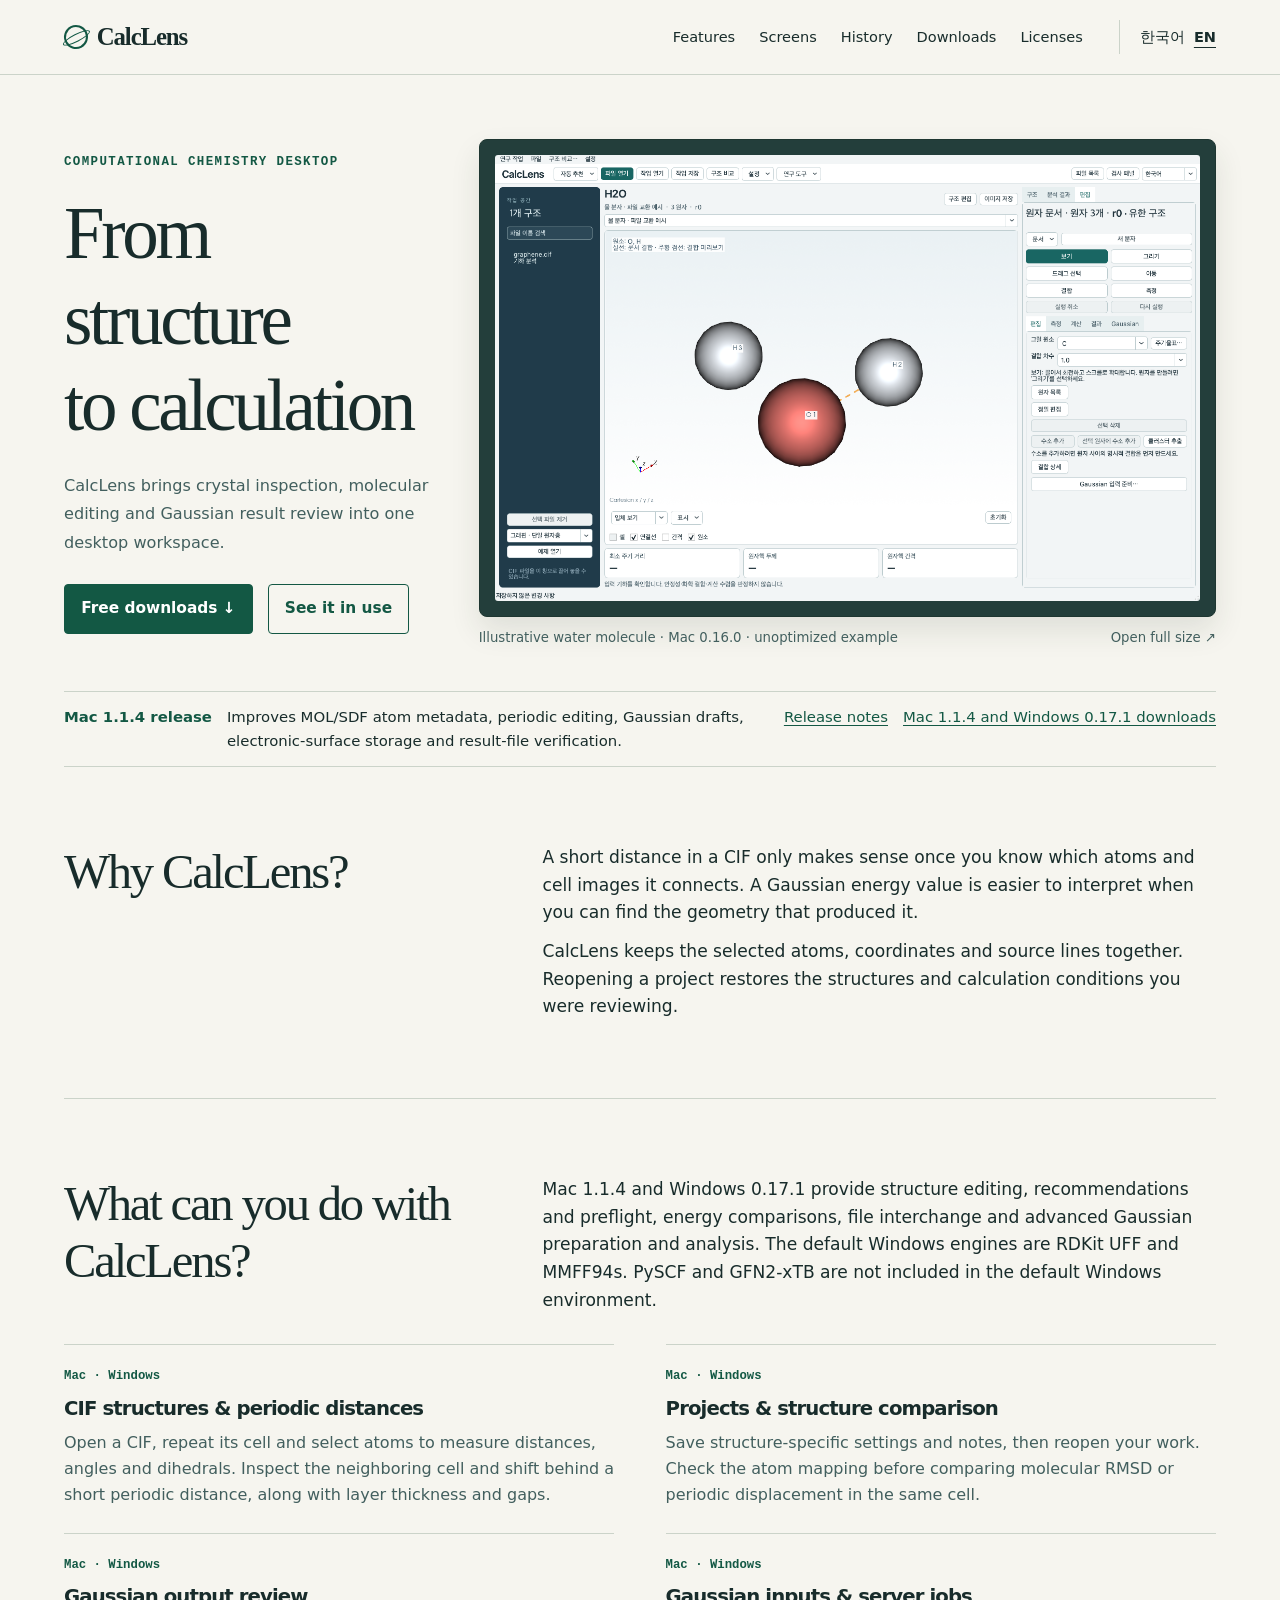
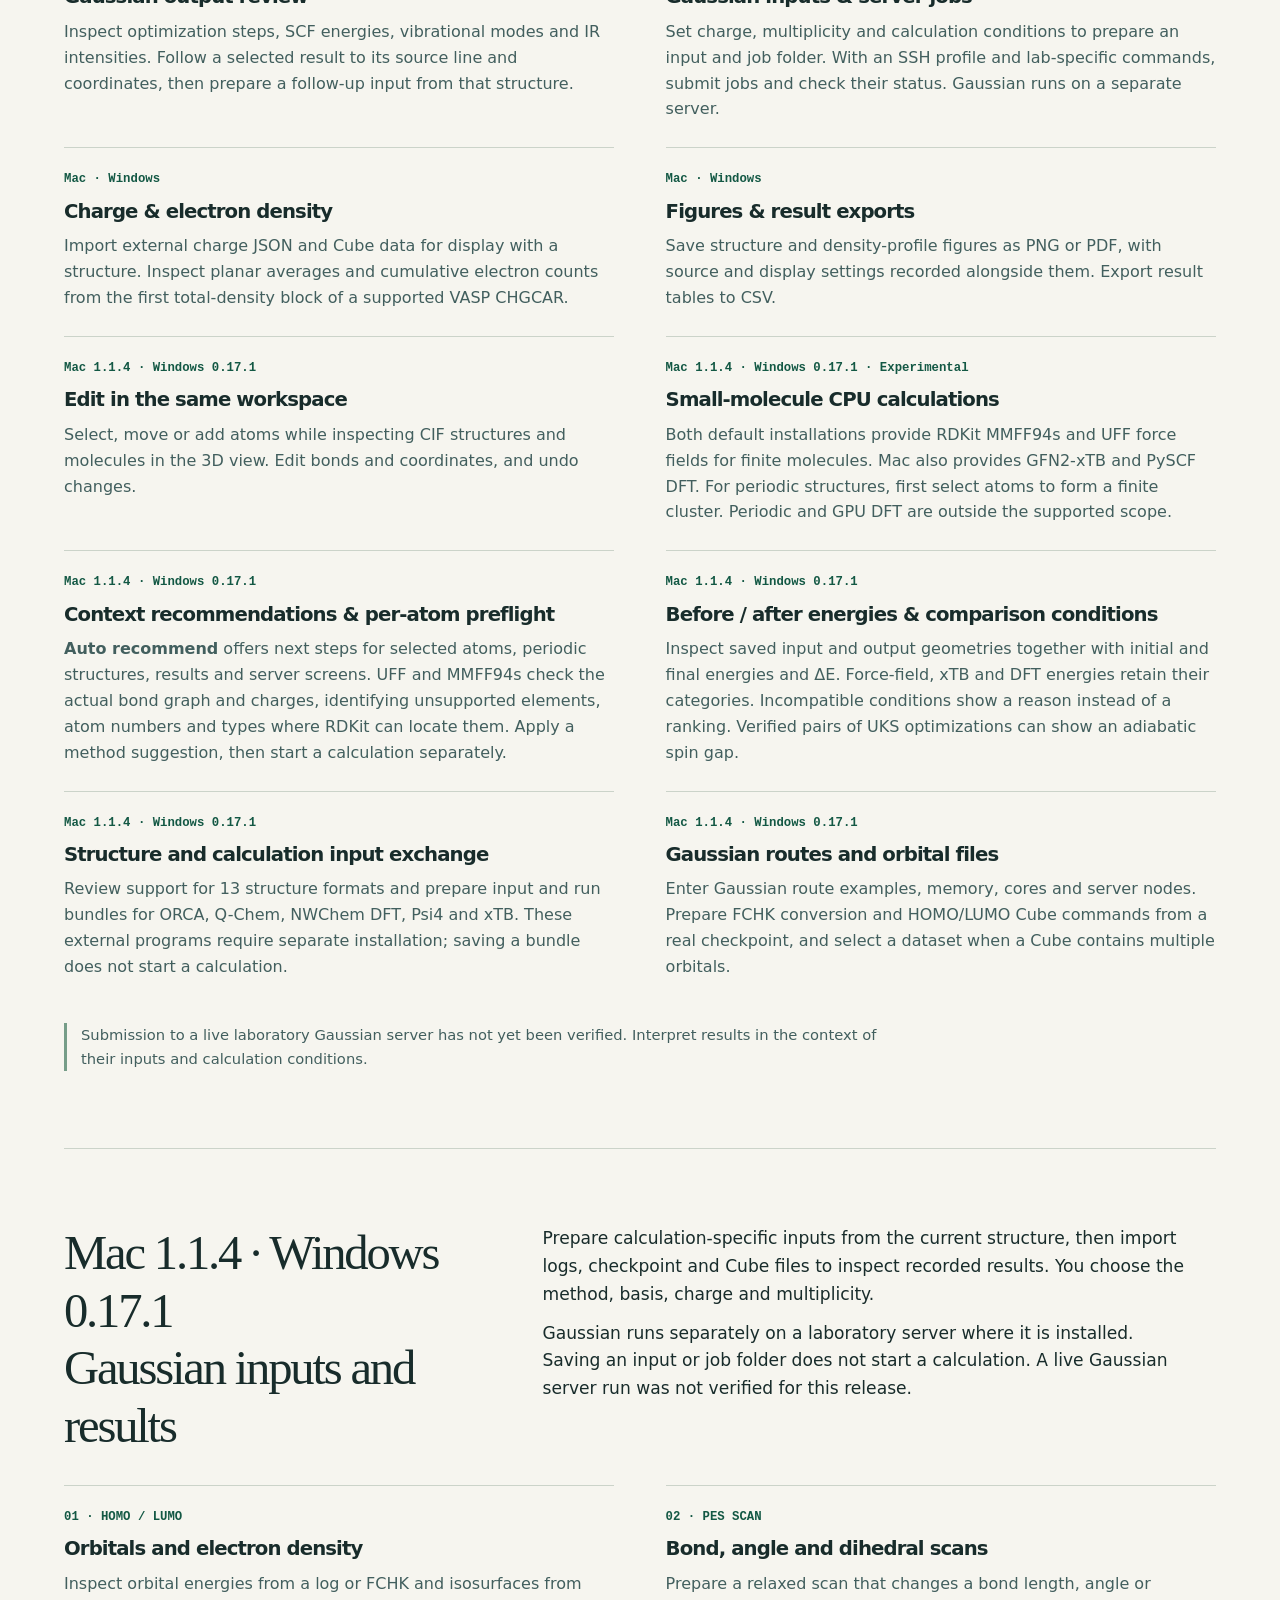
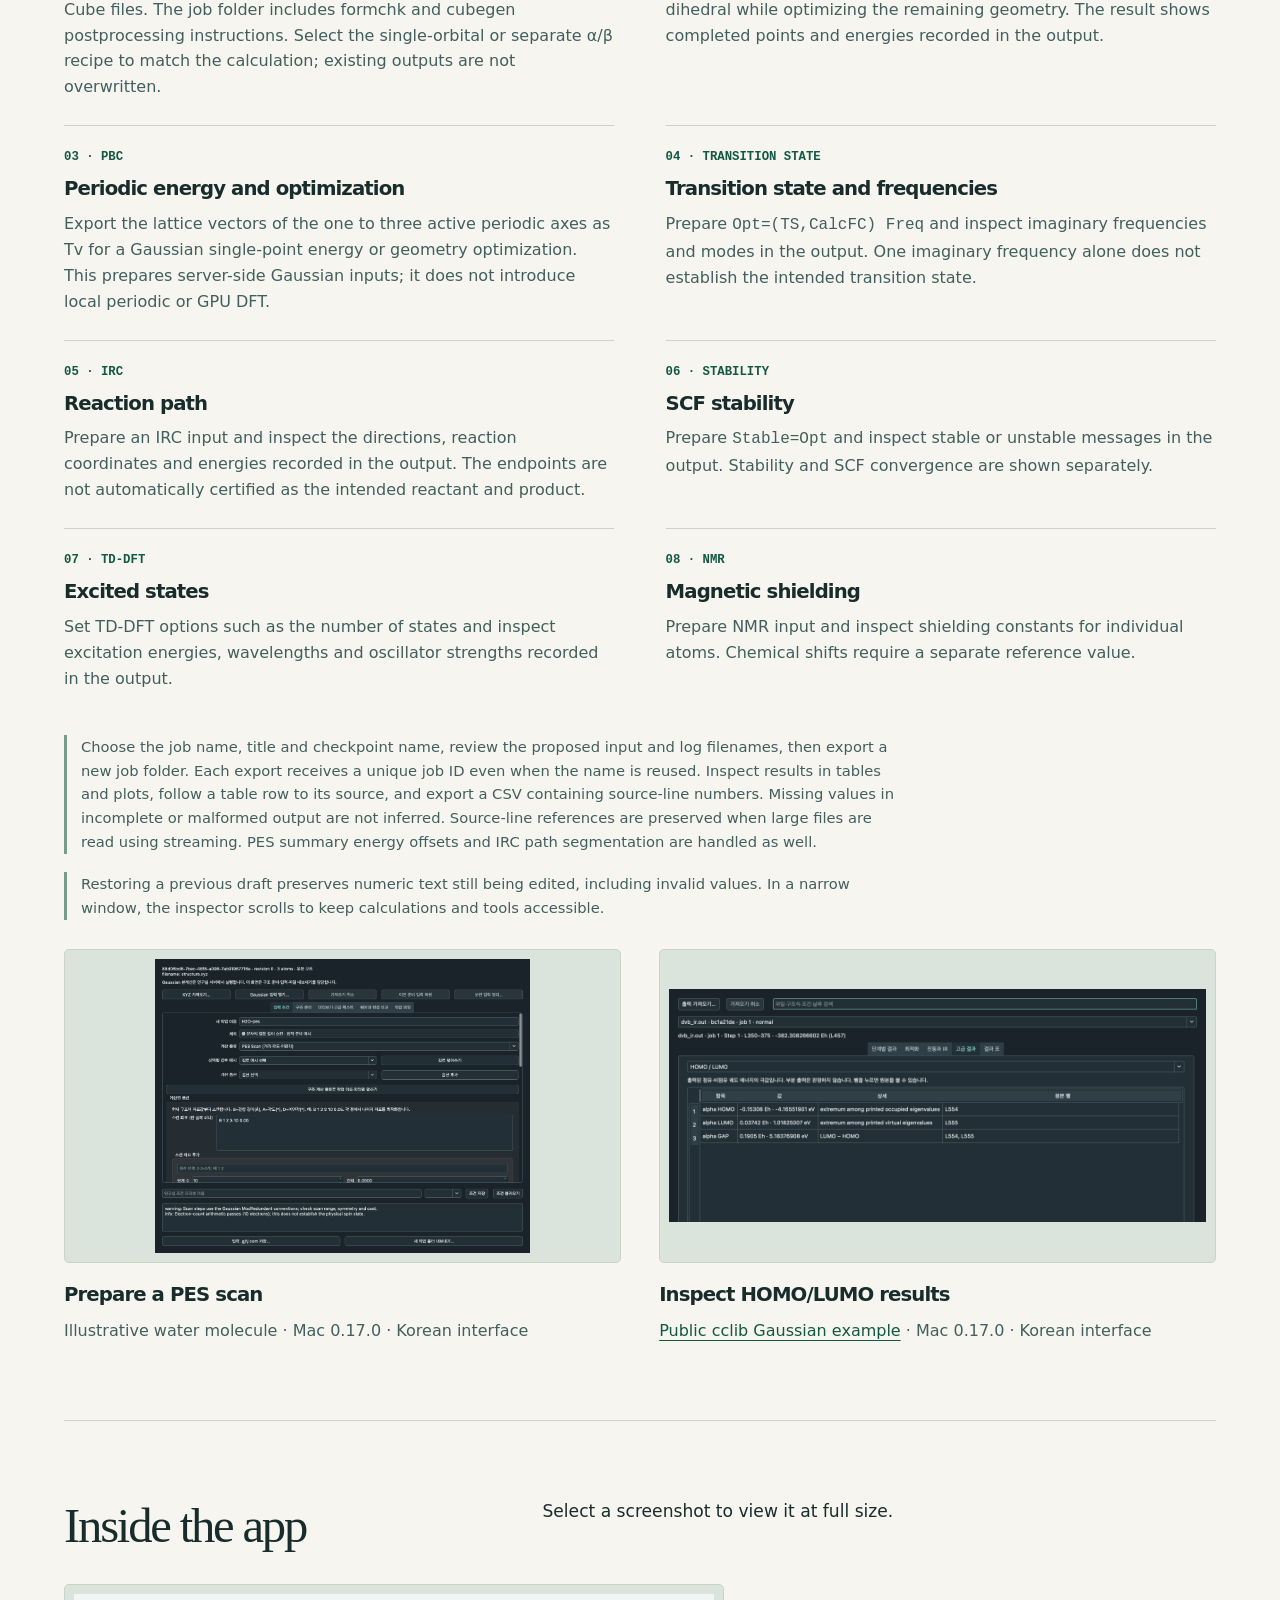
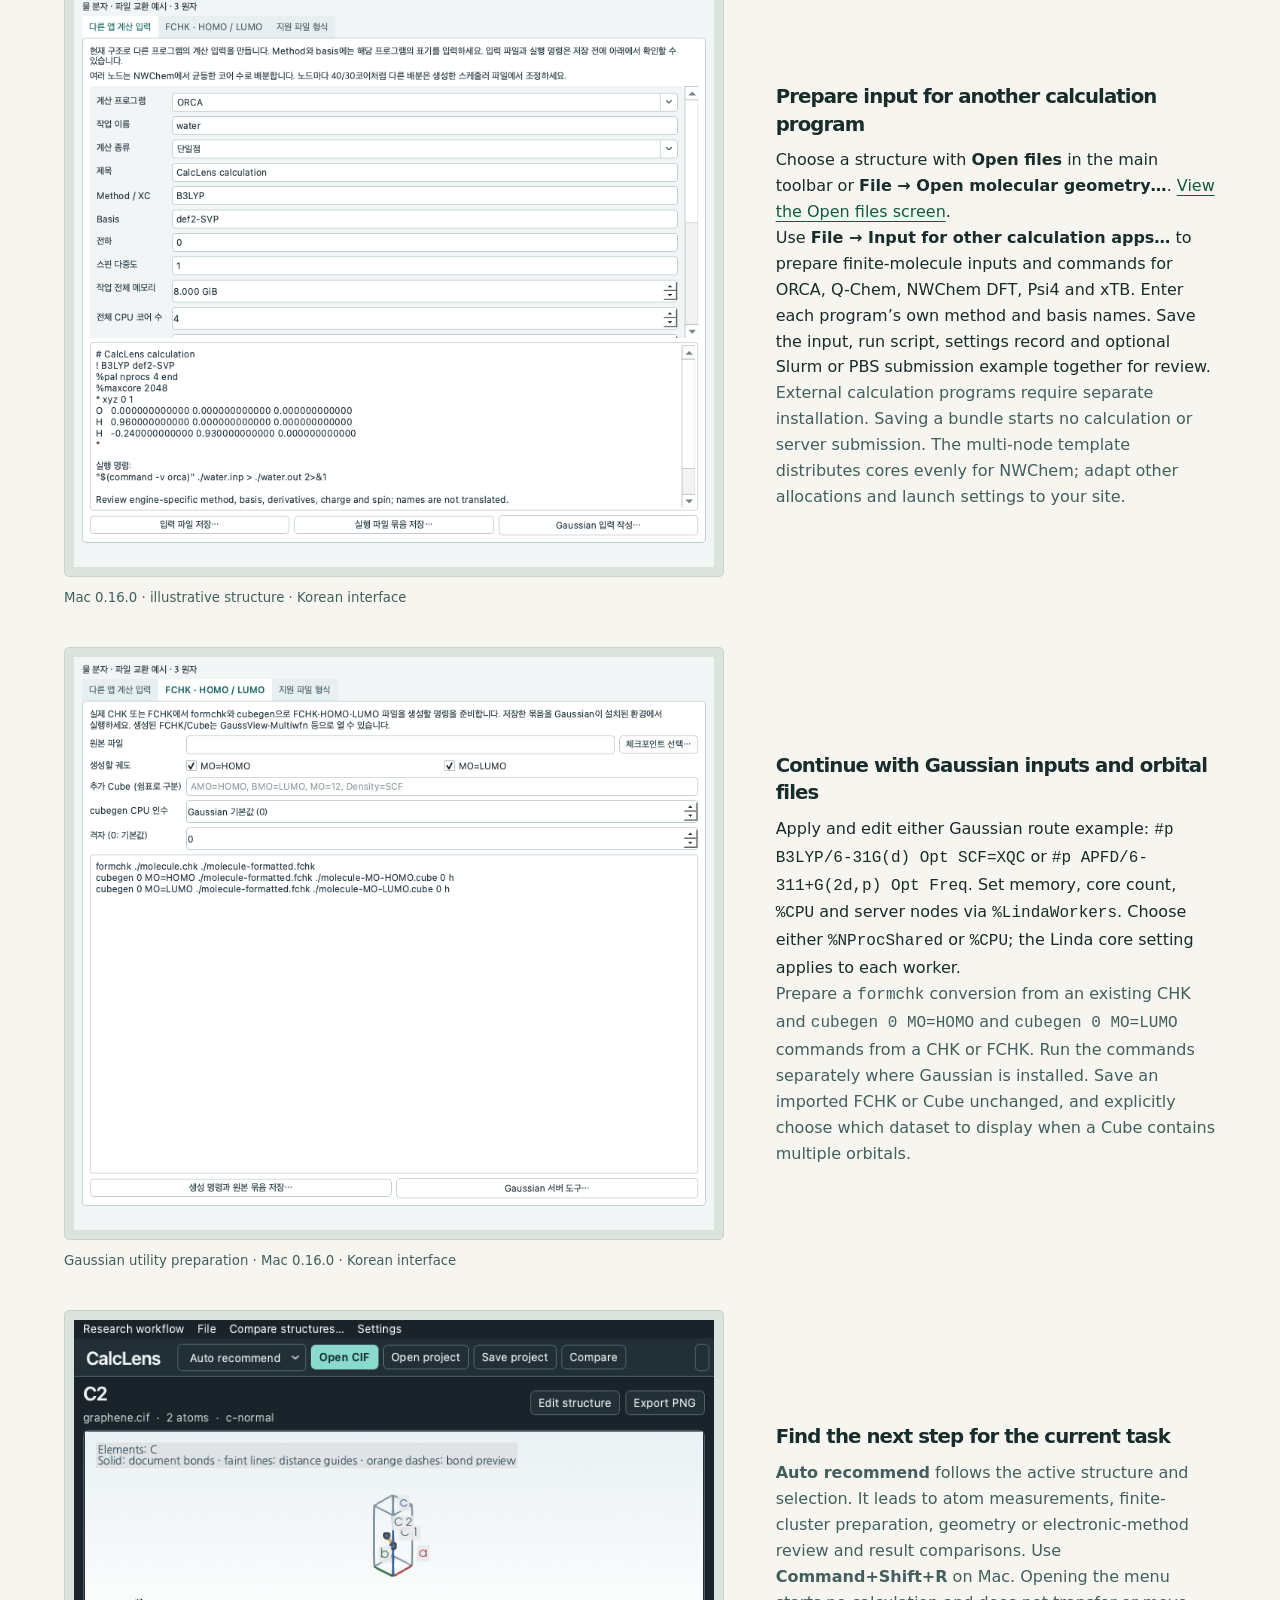
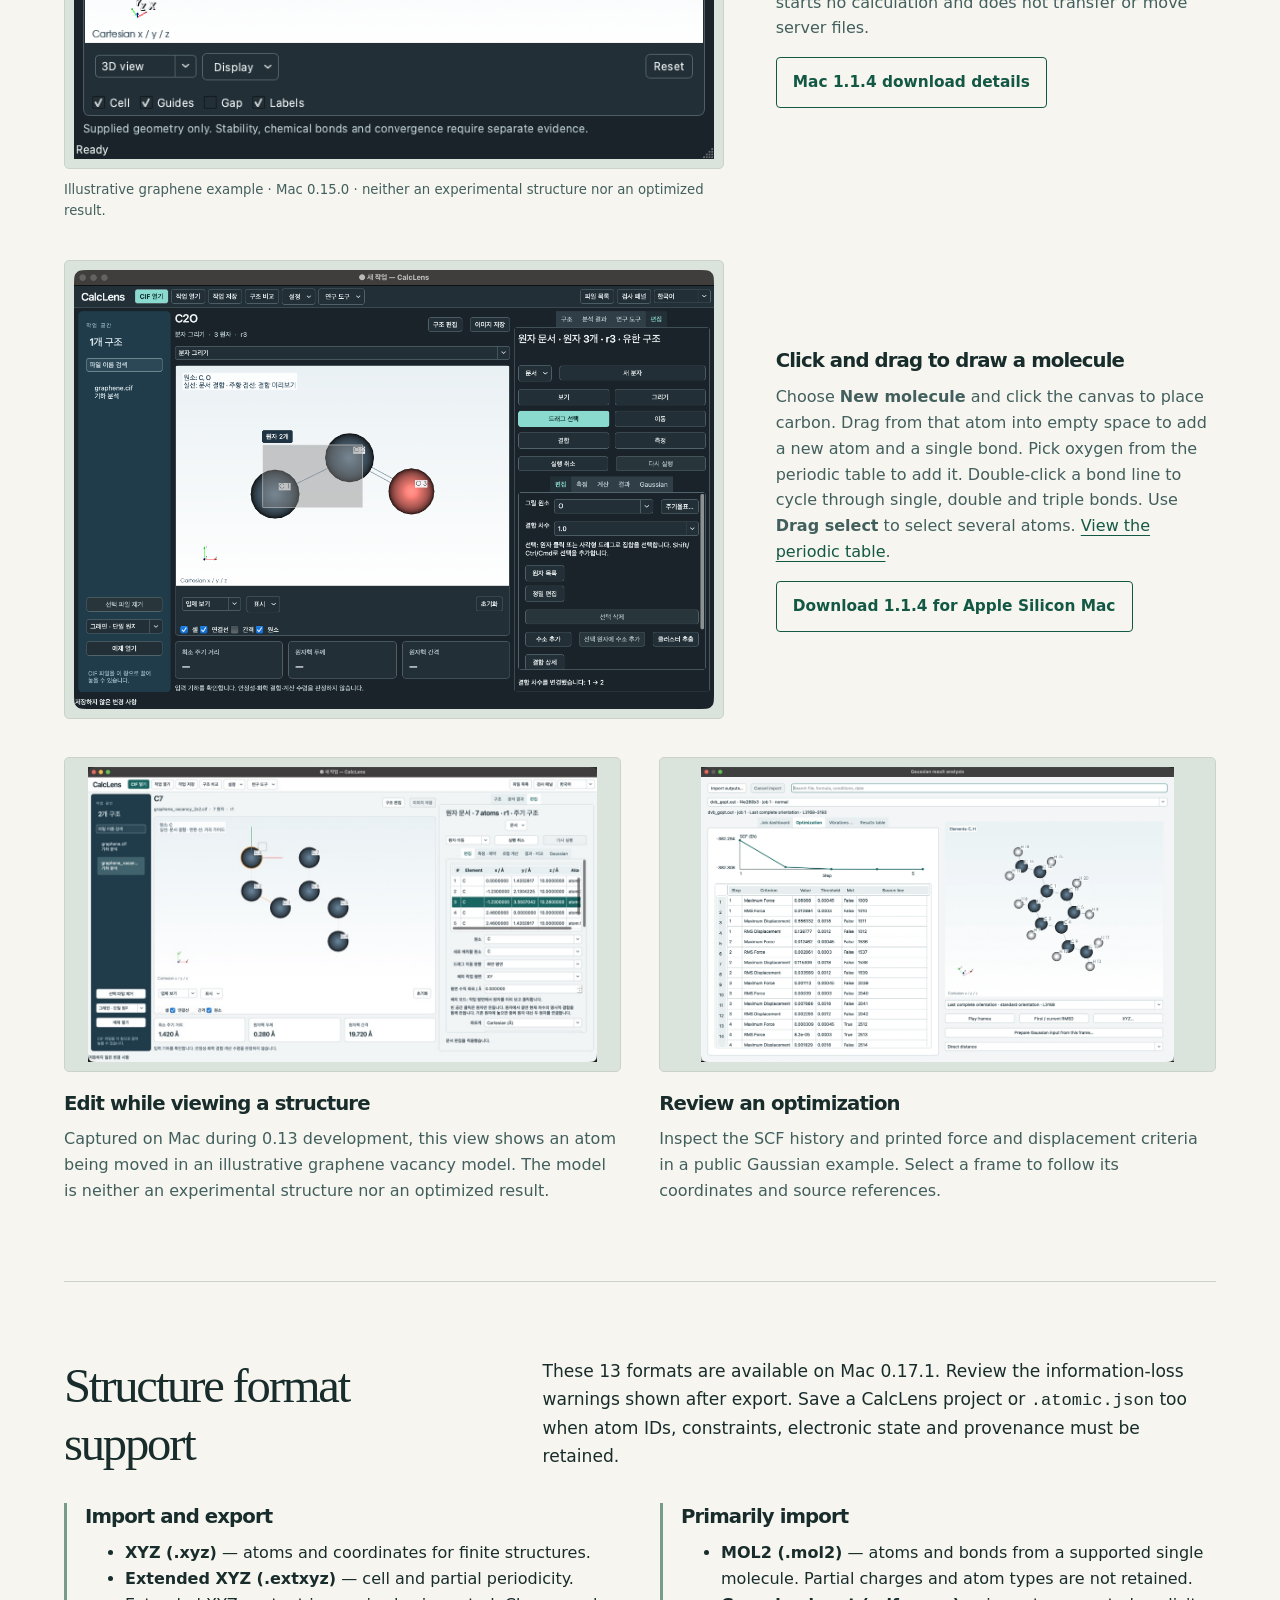
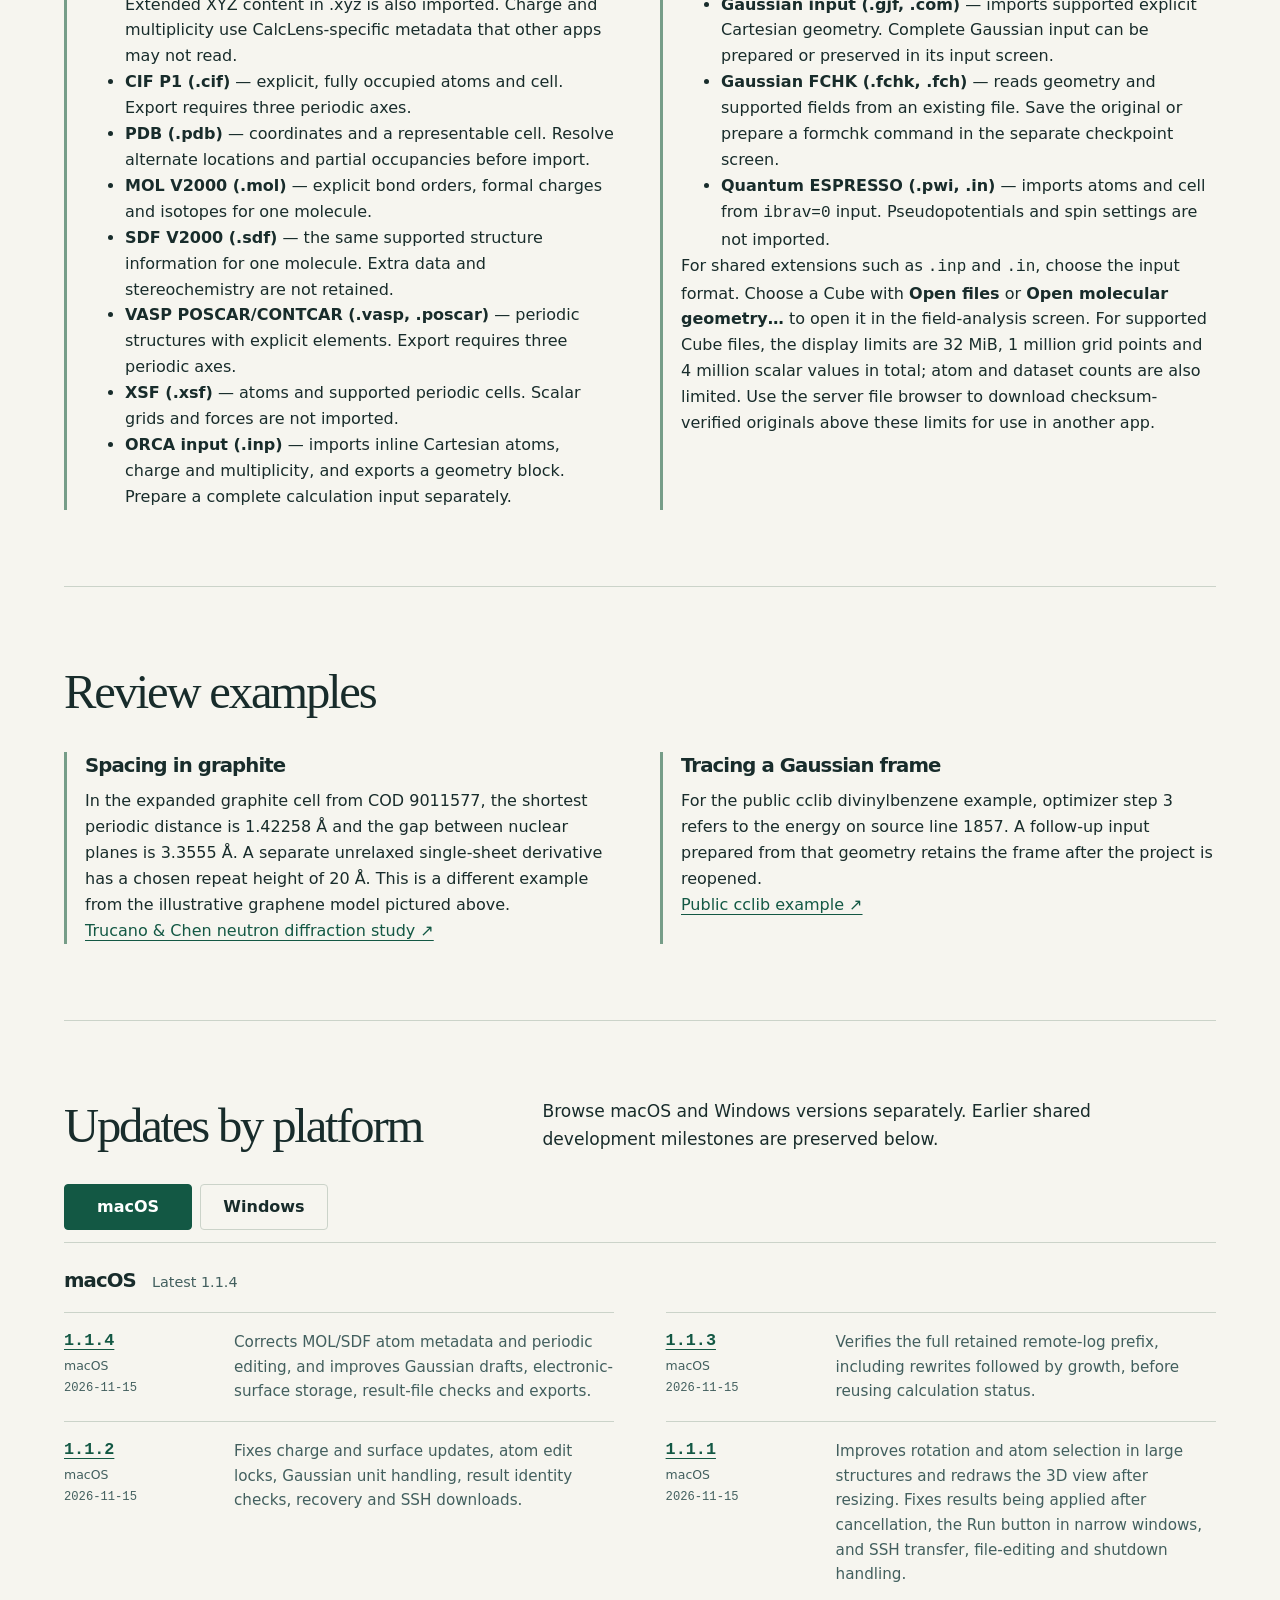
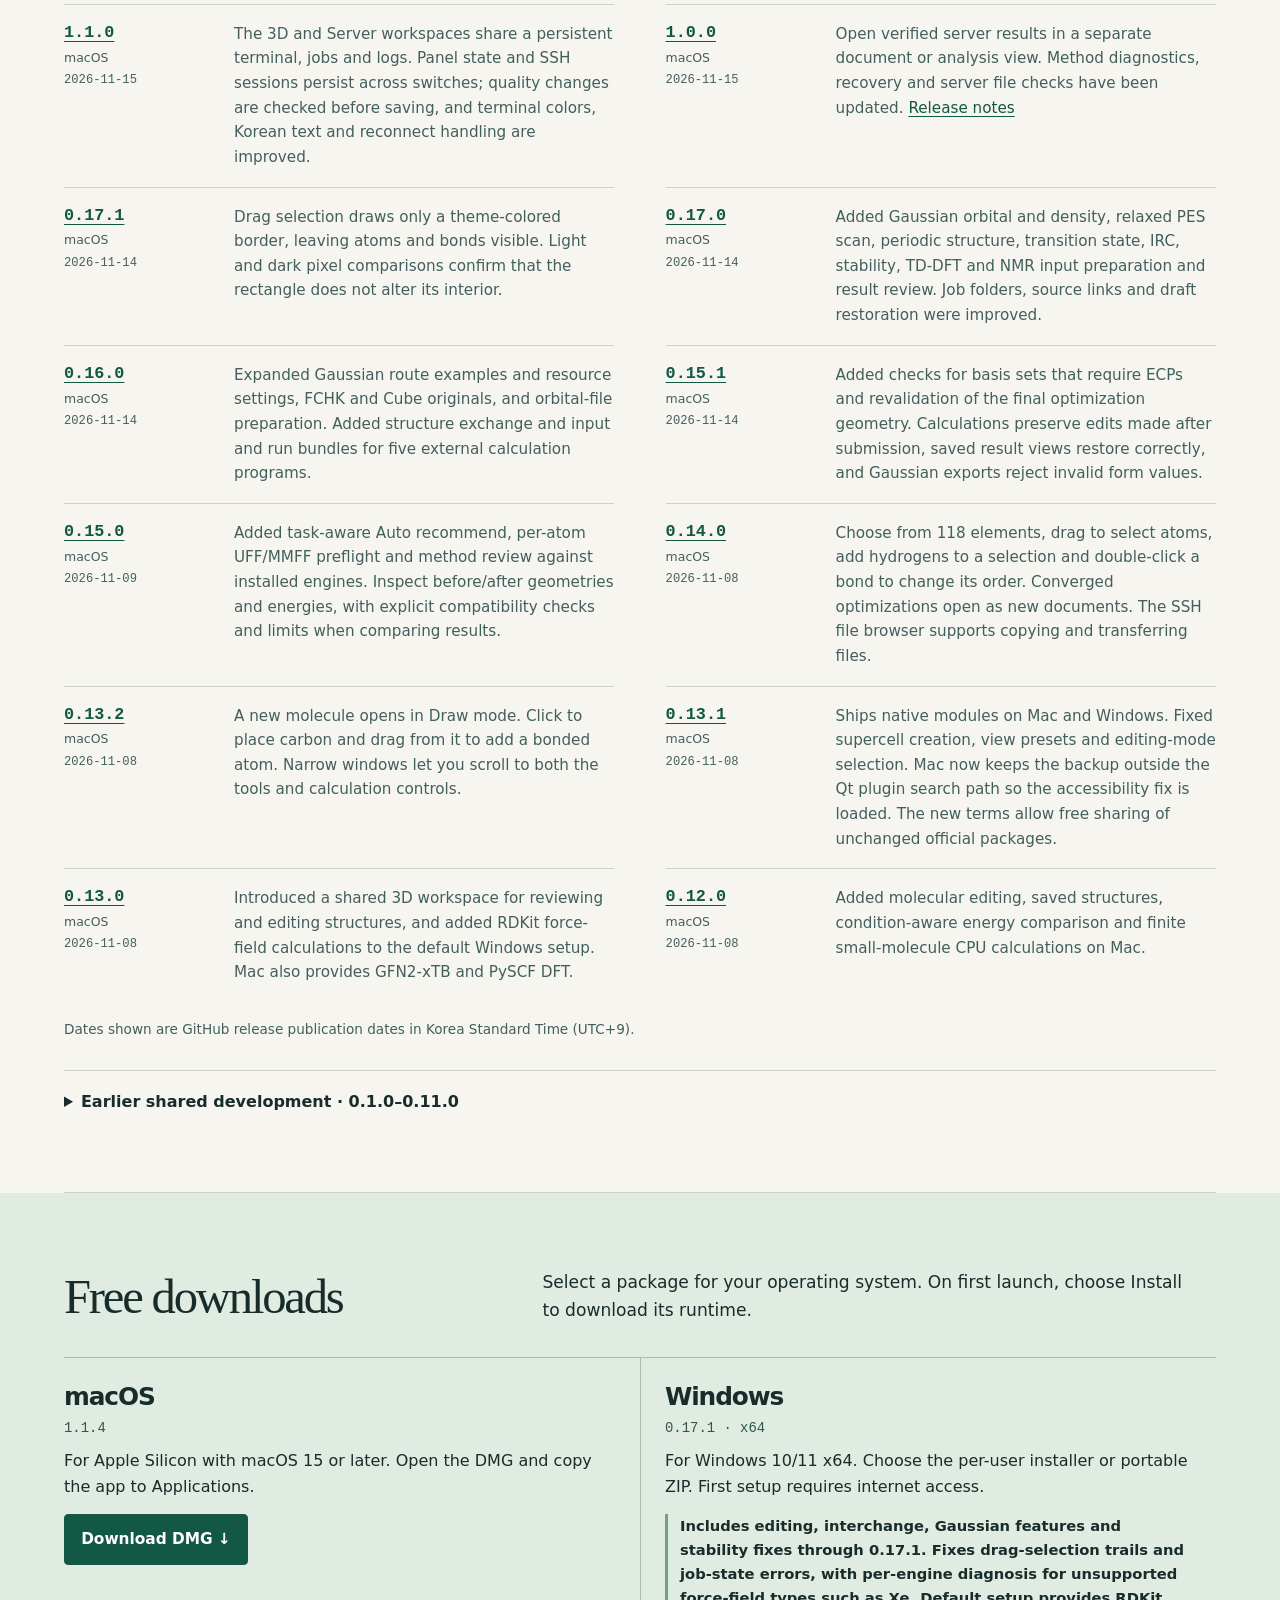
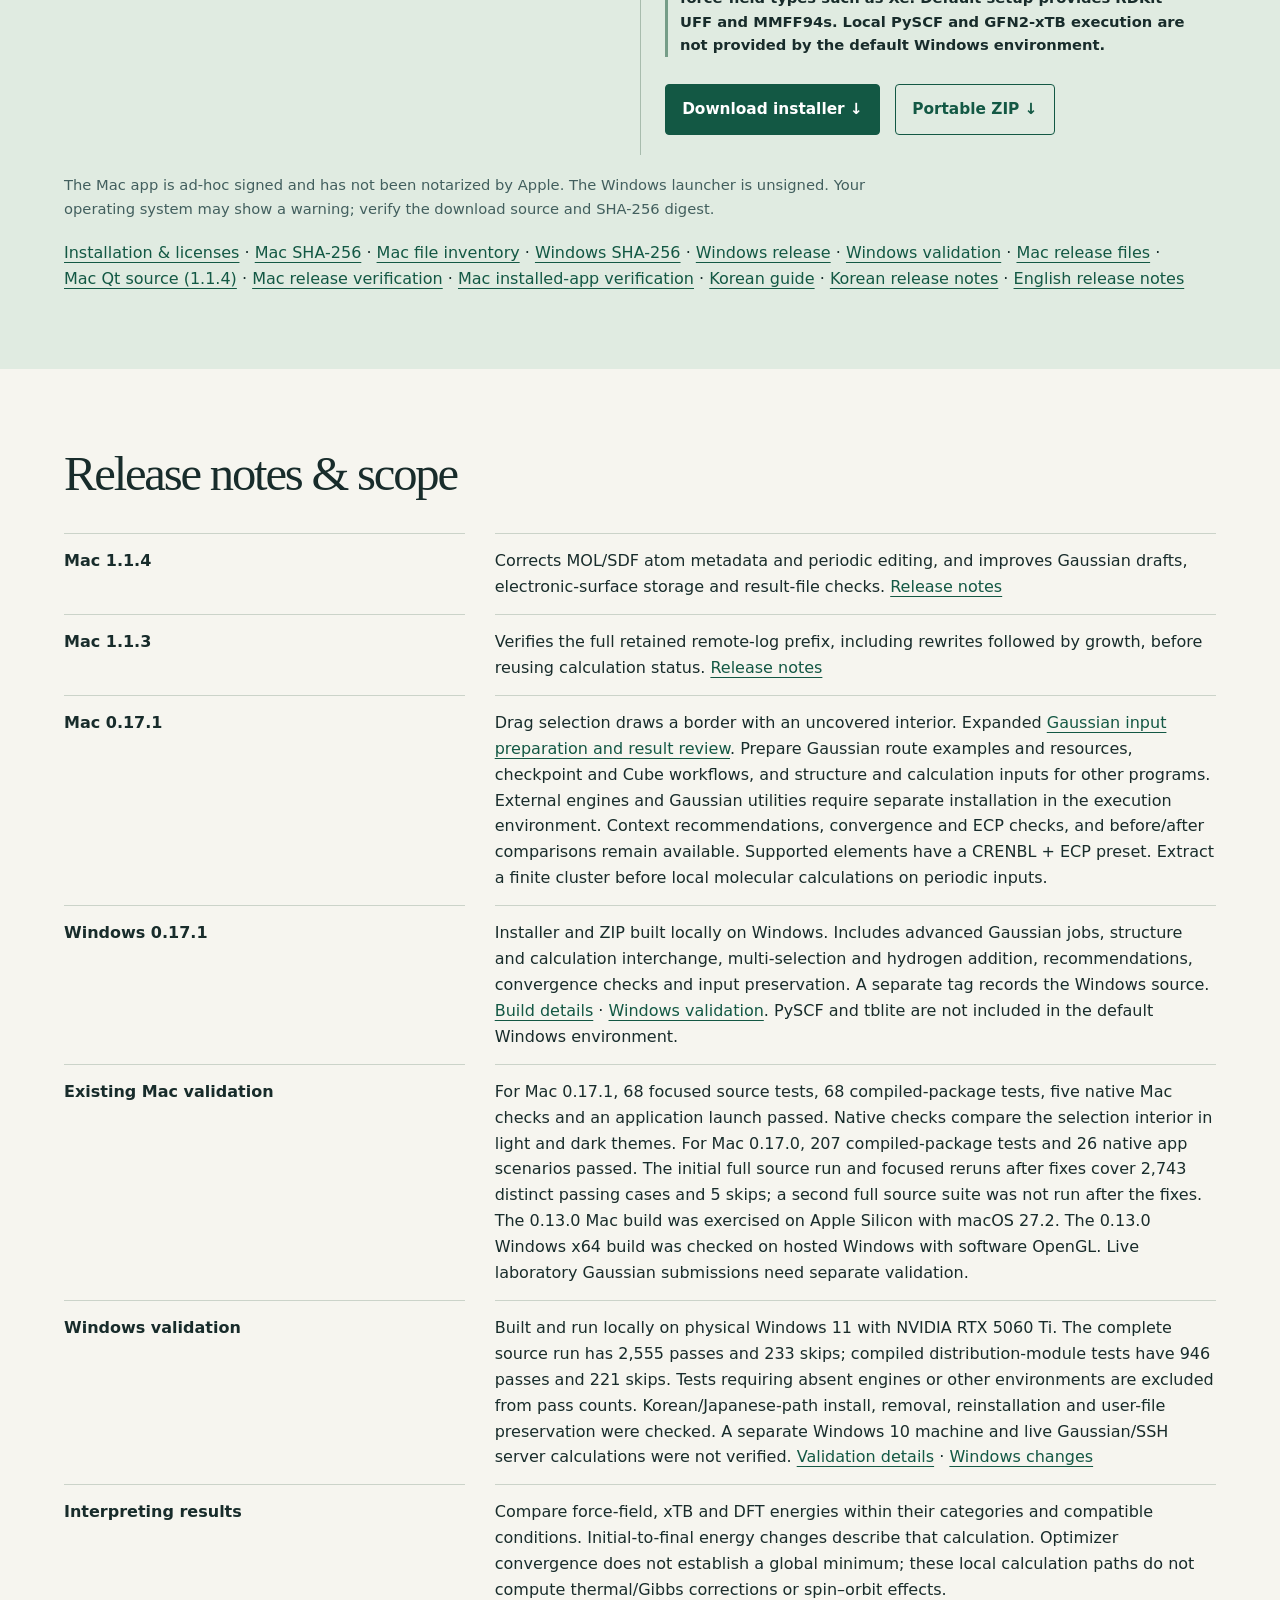
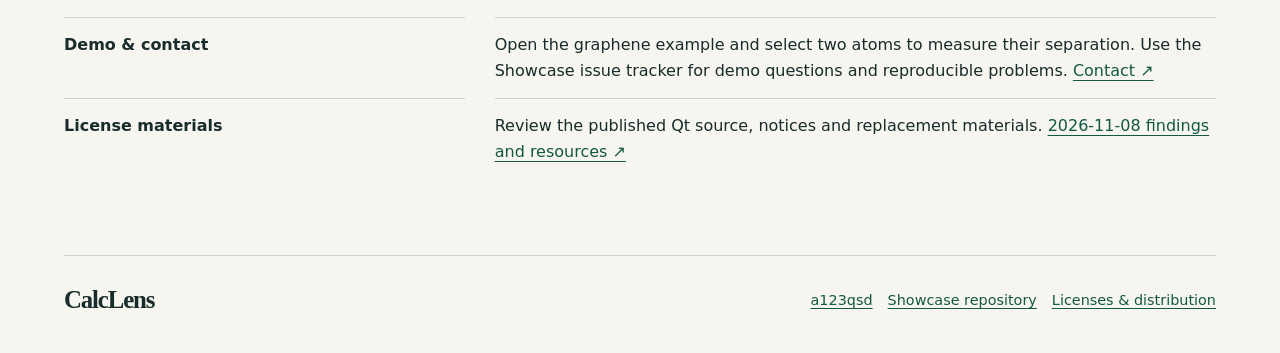
==== commit 90051caa: "Prepare CalcLens macOS 1.1.4 showcase" ====
--- a/en.html
+++ b/en.html
@@ -1,4 +1,4 @@
-<!doctype html><html lang="en"><head><meta charset="utf-8"><meta name="viewport" content="width=device-width,initial-scale=1"><meta name="theme-color" content="#f6f5ef"><meta name="description" content="Actual CalcLens desktop screenshots, computational chemistry workflows, Mac and Windows downloads, and distribution terms."><link rel="icon" href="data:,"><title>CalcLens · Crystal & molecular workbench</title><link rel="stylesheet" href="site.css?v=1.1.3"><script src="history-tabs.js?v=1.1.3" defer></script></head><body><a class="skip" href="#content">Skip to content</a><header class="mast"><div class="shell mast-inner"><a href="en.html" class="brand"><i aria-hidden="true" class="brand-mark"></i>CalcLens</a><nav class="nav" aria-label="Main navigation"><a href="en.html#features">Features</a><a href="en.html#workflows">Screens</a><a href="en.html#history">History</a><a href="en.html#downloads">Downloads</a><a href="licenses-en.html">Licenses</a></nav><nav class="locale" aria-label="Language"><a href="index.html" lang="ko" hreflang="ko">한국어</a><a href="en.html" class="chosen" lang="en" hreflang="en" aria-current="page">EN</a></nav></div></header><main id="content"><section class="hero shell"><div class="hero-grid"><div class="hero-copy"><div class="kicker">Computational chemistry desktop</div><h1>From structure <br>to calculation</h1><p>CalcLens brings crystal inspection, molecular editing and Gaussian result review into one desktop workspace.</p><div class="buttonrow"><a href="#downloads" class="button">Free downloads ↓</a><a href="#workflows" class="button secondary">See it in use</a></div></div><figure><div class="screen"><a href="assets/open-files-0.16.0.png"><img width="1360" height="860" src="assets/open-files-0.16.0.png" alt="Actual Mac 0.16.0 app with the Open files button and an illustrative water molecule" fetchpriority="high"></a></div><figcaption class="caption"><span>Illustrative water molecule · Mac 0.16.0 · unoptimized example</span><span>Open full size ↗</span></figcaption></figure></div></section><div class="shell"><aside class="release-strip"><b>Mac 1.1.3 release</b><span>Verifies the full retained remote-log prefix, including rewrites followed by growth, before reusing calculation status.</span><a href="https://github.com/a123qsd/calclens-showcase/releases/tag/v1.1.3">Release notes</a><a href="#downloads">Mac 1.1.3 and Windows 0.17.1 downloads</a></aside><section class="section" id="project"><div class="section-head"><h2>Why CalcLens?</h2><div><p>A short distance in a CIF only makes sense once you know which atoms and cell images it connects. A Gaussian energy value is easier to interpret when you can find the geometry that produced it.</p><p>CalcLens keeps the selected atoms, coordinates and source lines together. Reopening a project restores the structures and calculation conditions you were reviewing.</p></div></div></section><section class="section" id="features"><div class="section-head"><h2>What can you do with CalcLens?</h2><p>Mac 1.1.3 and Windows 0.17.1 provide structure editing, recommendations and preflight, energy comparisons, file interchange and advanced Gaussian preparation and analysis. The default Windows engines are RDKit UFF and MMFF94s. PySCF and GFN2-xTB are not included in the default Windows environment.</p></div><div class="capabilities"><article class="capability"><span class="capability-platform">Mac · Windows</span><h3>CIF structures & periodic distances</h3><p>Open a CIF, repeat its cell and select atoms to measure distances, angles and dihedrals. Inspect the neighboring cell and shift behind a short periodic distance, along with layer thickness and gaps.</p></article><article class="capability"><span class="capability-platform">Mac · Windows</span><h3>Projects & structure comparison</h3><p>Save structure-specific settings and notes, then reopen your work. Check the atom mapping before comparing molecular RMSD or periodic displacement in the same cell.</p></article><article class="capability"><span class="capability-platform">Mac · Windows</span><h3>Gaussian output review</h3><p>Inspect optimization steps, SCF energies, vibrational modes and IR intensities. Follow a selected result to its source line and coordinates, then prepare a follow-up input from that structure.</p></article><article class="capability"><span class="capability-platform">Mac · Windows</span><h3>Gaussian inputs & server jobs</h3><p>Set charge, multiplicity and calculation conditions to prepare an input and job folder. With an SSH profile and lab-specific commands, submit jobs and check their status. Gaussian runs on a separate server.</p></article><article class="capability"><span class="capability-platform">Mac · Windows</span><h3>Charge & electron density</h3><p>Import external charge JSON and Cube data for display with a structure. Inspect planar averages and cumulative electron counts from the first total-density block of a supported VASP CHGCAR.</p></article><article class="capability"><span class="capability-platform">Mac · Windows</span><h3>Figures & result exports</h3><p>Save structure and density-profile figures as PNG or PDF, with source and display settings recorded alongside them. Export result tables to CSV.</p></article><article class="capability"><span class="capability-platform">Mac 1.1.3 · Windows 0.17.1</span><h3>Edit in the same workspace</h3><p>Select, move or add atoms while inspecting CIF structures and molecules in the 3D view. Edit bonds and coordinates, and undo changes.</p></article><article class="capability"><span class="capability-platform">Mac 1.1.3 · Windows 0.17.1 · Experimental</span><h3>Small-molecule CPU calculations</h3><p>Both default installations provide RDKit MMFF94s and UFF force fields for finite molecules. Mac also provides GFN2-xTB and PySCF DFT. For periodic structures, first select atoms to form a finite cluster. Periodic and GPU DFT are outside the supported scope.</p></article><article class="capability"><span class="capability-platform">Mac 1.1.3 · Windows 0.17.1</span><h3>Context recommendations &amp; per-atom preflight</h3><p><strong>Auto recommend</strong> offers next steps for selected atoms, periodic structures, results and server screens. UFF and MMFF94s check the actual bond graph and charges, identifying unsupported elements, atom numbers and types where RDKit can locate them. Apply a method suggestion, then start a calculation separately.</p></article><article class="capability"><span class="capability-platform">Mac 1.1.3 · Windows 0.17.1</span><h3>Before / after energies &amp; comparison conditions</h3><p>Inspect saved input and output geometries together with initial and final energies and ΔE. Force-field, xTB and DFT energies retain their categories. Incompatible conditions show a reason instead of a ranking. Verified pairs of UKS optimizations can show an adiabatic spin gap.</p></article><article class="capability"><span class="capability-platform">Mac 1.1.3 · Windows 0.17.1</span><h3>Structure and calculation input exchange</h3><p>Review support for 13 structure formats and prepare input and run bundles for ORCA, Q-Chem, NWChem DFT, Psi4 and xTB. These external programs require separate installation; saving a bundle does not start a calculation.</p></article><article class="capability"><span class="capability-platform">Mac 1.1.3 · Windows 0.17.1</span><h3>Gaussian routes and orbital files</h3><p>Enter Gaussian route examples, memory, cores and server nodes. Prepare FCHK conversion and HOMO/LUMO Cube commands from a real checkpoint, and select a dataset when a Cube contains multiple orbitals.</p></article></div><p class="feature-note">Submission to a live laboratory Gaussian server has not yet been verified. Interpret results in the context of their inputs and calculation conditions.</p></section><section class="section" id="gaussian-advanced"><div class="section-head"><h2>Mac 1.1.3 · Windows 0.17.1<br>Gaussian inputs and results</h2><div><p>Prepare calculation-specific inputs from the current structure, then import logs, checkpoint and Cube files to inspect recorded results. You choose the method, basis, charge and multiplicity.</p><p>Gaussian runs separately on a laboratory server where it is installed. Saving an input or job folder does not start a calculation. A live Gaussian server run was not verified for this release.</p></div></div><div class="capabilities">
+<!doctype html><html lang="en"><head><meta charset="utf-8"><meta name="viewport" content="width=device-width,initial-scale=1"><meta name="theme-color" content="#f6f5ef"><meta name="description" content="Actual CalcLens desktop screenshots, computational chemistry workflows, Mac and Windows downloads, and distribution terms."><link rel="icon" href="data:,"><title>CalcLens · Crystal & molecular workbench</title><link rel="stylesheet" href="site.css?v=1.1.4"><script src="history-tabs.js?v=1.1.4" defer></script></head><body><a class="skip" href="#content">Skip to content</a><header class="mast"><div class="shell mast-inner"><a href="en.html" class="brand"><i aria-hidden="true" class="brand-mark"></i>CalcLens</a><nav class="nav" aria-label="Main navigation"><a href="en.html#features">Features</a><a href="en.html#workflows">Screens</a><a href="en.html#history">History</a><a href="en.html#downloads">Downloads</a><a href="licenses-en.html">Licenses</a></nav><nav class="locale" aria-label="Language"><a href="index.html" lang="ko" hreflang="ko">한국어</a><a href="en.html" class="chosen" lang="en" hreflang="en" aria-current="page">EN</a></nav></div></header><main id="content"><section class="hero shell"><div class="hero-grid"><div class="hero-copy"><div class="kicker">Computational chemistry desktop</div><h1>From structure <br>to calculation</h1><p>CalcLens brings crystal inspection, molecular editing and Gaussian result review into one desktop workspace.</p><div class="buttonrow"><a href="#downloads" class="button">Free downloads ↓</a><a href="#workflows" class="button secondary">See it in use</a></div></div><figure><div class="screen"><a href="assets/open-files-0.16.0.png"><img width="1360" height="860" src="assets/open-files-0.16.0.png" alt="Actual Mac 0.16.0 app with the Open files button and an illustrative water molecule" fetchpriority="high"></a></div><figcaption class="caption"><span>Illustrative water molecule · Mac 0.16.0 · unoptimized example</span><span>Open full size ↗</span></figcaption></figure></div></section><div class="shell"><aside class="release-strip"><b>Mac 1.1.4 release</b><span>Improves MOL/SDF atom metadata, periodic editing, Gaussian drafts, electronic-surface storage and result-file verification.</span><a href="https://github.com/a123qsd/calclens-showcase/releases/tag/v1.1.4">Release notes</a><a href="#downloads">Mac 1.1.4 and Windows 0.17.1 downloads</a></aside><section class="section" id="project"><div class="section-head"><h2>Why CalcLens?</h2><div><p>A short distance in a CIF only makes sense once you know which atoms and cell images it connects. A Gaussian energy value is easier to interpret when you can find the geometry that produced it.</p><p>CalcLens keeps the selected atoms, coordinates and source lines together. Reopening a project restores the structures and calculation conditions you were reviewing.</p></div></div></section><section class="section" id="features"><div class="section-head"><h2>What can you do with CalcLens?</h2><p>Mac 1.1.4 and Windows 0.17.1 provide structure editing, recommendations and preflight, energy comparisons, file interchange and advanced Gaussian preparation and analysis. The default Windows engines are RDKit UFF and MMFF94s. PySCF and GFN2-xTB are not included in the default Windows environment.</p></div><div class="capabilities"><article class="capability"><span class="capability-platform">Mac · Windows</span><h3>CIF structures & periodic distances</h3><p>Open a CIF, repeat its cell and select atoms to measure distances, angles and dihedrals. Inspect the neighboring cell and shift behind a short periodic distance, along with layer thickness and gaps.</p></article><article class="capability"><span class="capability-platform">Mac · Windows</span><h3>Projects & structure comparison</h3><p>Save structure-specific settings and notes, then reopen your work. Check the atom mapping before comparing molecular RMSD or periodic displacement in the same cell.</p></article><article class="capability"><span class="capability-platform">Mac · Windows</span><h3>Gaussian output review</h3><p>Inspect optimization steps, SCF energies, vibrational modes and IR intensities. Follow a selected result to its source line and coordinates, then prepare a follow-up input from that structure.</p></article><article class="capability"><span class="capability-platform">Mac · Windows</span><h3>Gaussian inputs & server jobs</h3><p>Set charge, multiplicity and calculation conditions to prepare an input and job folder. With an SSH profile and lab-specific commands, submit jobs and check their status. Gaussian runs on a separate server.</p></article><article class="capability"><span class="capability-platform">Mac · Windows</span><h3>Charge & electron density</h3><p>Import external charge JSON and Cube data for display with a structure. Inspect planar averages and cumulative electron counts from the first total-density block of a supported VASP CHGCAR.</p></article><article class="capability"><span class="capability-platform">Mac · Windows</span><h3>Figures & result exports</h3><p>Save structure and density-profile figures as PNG or PDF, with source and display settings recorded alongside them. Export result tables to CSV.</p></article><article class="capability"><span class="capability-platform">Mac 1.1.4 · Windows 0.17.1</span><h3>Edit in the same workspace</h3><p>Select, move or add atoms while inspecting CIF structures and molecules in the 3D view. Edit bonds and coordinates, and undo changes.</p></article><article class="capability"><span class="capability-platform">Mac 1.1.4 · Windows 0.17.1 · Experimental</span><h3>Small-molecule CPU calculations</h3><p>Both default installations provide RDKit MMFF94s and UFF force fields for finite molecules. Mac also provides GFN2-xTB and PySCF DFT. For periodic structures, first select atoms to form a finite cluster. Periodic and GPU DFT are outside the supported scope.</p></article><article class="capability"><span class="capability-platform">Mac 1.1.4 · Windows 0.17.1</span><h3>Context recommendations &amp; per-atom preflight</h3><p><strong>Auto recommend</strong> offers next steps for selected atoms, periodic structures, results and server screens. UFF and MMFF94s check the actual bond graph and charges, identifying unsupported elements, atom numbers and types where RDKit can locate them. Apply a method suggestion, then start a calculation separately.</p></article><article class="capability"><span class="capability-platform">Mac 1.1.4 · Windows 0.17.1</span><h3>Before / after energies &amp; comparison conditions</h3><p>Inspect saved input and output geometries together with initial and final energies and ΔE. Force-field, xTB and DFT energies retain their categories. Incompatible conditions show a reason instead of a ranking. Verified pairs of UKS optimizations can show an adiabatic spin gap.</p></article><article class="capability"><span class="capability-platform">Mac 1.1.4 · Windows 0.17.1</span><h3>Structure and calculation input exchange</h3><p>Review support for 13 structure formats and prepare input and run bundles for ORCA, Q-Chem, NWChem DFT, Psi4 and xTB. These external programs require separate installation; saving a bundle does not start a calculation.</p></article><article class="capability"><span class="capability-platform">Mac 1.1.4 · Windows 0.17.1</span><h3>Gaussian routes and orbital files</h3><p>Enter Gaussian route examples, memory, cores and server nodes. Prepare FCHK conversion and HOMO/LUMO Cube commands from a real checkpoint, and select a dataset when a Cube contains multiple orbitals.</p></article></div><p class="feature-note">Submission to a live laboratory Gaussian server has not yet been verified. Interpret results in the context of their inputs and calculation conditions.</p></section><section class="section" id="gaussian-advanced"><div class="section-head"><h2>Mac 1.1.4 · Windows 0.17.1<br>Gaussian inputs and results</h2><div><p>Prepare calculation-specific inputs from the current structure, then import logs, checkpoint and Cube files to inspect recorded results. You choose the method, basis, charge and multiplicity.</p><p>Gaussian runs separately on a laboratory server where it is installed. Saving an input or job folder does not start a calculation. A live Gaussian server run was not verified for this release.</p></div></div><div class="capabilities">
 <article class="capability"><span class="capability-platform">01 · HOMO / LUMO</span><h3>Orbitals and electron density</h3><p>Inspect orbital energies from a log or FCHK and isosurfaces from Cube files. The job folder includes formchk and cubegen postprocessing instructions. Select the single-orbital or separate α/β recipe to match the calculation; existing outputs are not overwritten.</p></article>
 <article class="capability"><span class="capability-platform">02 · PES SCAN</span><h3>Bond, angle and dihedral scans</h3><p>Prepare a relaxed scan that changes a bond length, angle or dihedral while optimizing the remaining geometry. The result shows completed points and energies recorded in the output.</p></article>
 <article class="capability"><span class="capability-platform">03 · PBC</span><h3>Periodic energy and optimization</h3><p>Export the lattice vectors of the one to three active periodic axes as Tv for a Gaussian single-point energy or geometry optimization. This prepares server-side Gaussian inputs; it does not introduce local periodic or GPU DFT.</p></article>
@@ -9,12 +9,12 @@
 <article class="capability"><span class="capability-platform">08 · NMR</span><h3>Magnetic shielding</h3><p>Prepare NMR input and inspect shielding constants for individual atoms. Chemical shifts require a separate reference value.</p></article></div>
 <p class="feature-note">Choose the job name, title and checkpoint name, review the proposed input and log filenames, then export a new job folder. Each export receives a unique job ID even when the name is reused. Inspect results in tables and plots, follow a table row to its source, and export a CSV containing source-line numbers. Missing values in incomplete or malformed output are not inferred. Source-line references are preserved when large files are read using streaming. PES summary energy offsets and IRC path segmentation are handled as well.</p>
 <p class="feature-note">Restoring a previous draft preserves numeric text still being edited, including invalid values. In a narrow window, the inspector scrolls to keep calculations and tools accessible.</p>
-<div class="flows"><article class="workflow"><a class="shot" href="assets/gaussian-jobs-0.17.0.png"><img src="assets/gaussian-jobs-0.17.0.png" width="2120" height="1662" alt="Preparing a bond-length PES scan for an illustrative water molecule in Mac 0.17.0" loading="lazy"></a><h3>Prepare a PES scan</h3><p>Illustrative water molecule · Mac 0.17.0 · Korean interface</p></article><article class="workflow"><a class="shot" href="assets/gaussian-orbitals-0.17.0.png"><img src="assets/gaussian-orbitals-0.17.0.png" width="2400" height="1040" alt="HOMO/LUMO energies and source lines from a public Gaussian example in Mac 0.17.0" loading="lazy"></a><h3>Inspect HOMO/LUMO results</h3><p><a href="https://github.com/cclib/cclib/blob/0c6e08e0a0d04b308201666793030ef3b77b2973/data/Gaussian/basicGaussian16/dvb_ir.out">Public cclib Gaussian example</a> · Mac 0.17.0 · Korean interface</p></article></div></section><section class="section" id="workflows"><div class="section-head"><h2>Inside the app</h2><p>Select a screenshot to view it at full size.</p></div><div class="flows"><article class="workflow drawing-workflow" id="external-inputs"><figure><a class="shot" href="assets/interchange-0.16.0.png"><img src="assets/interchange-0.16.0.png" width="850" height="760" alt="Mac 0.16.0 screen for preparing input and a run command for another calculation program" loading="lazy"></a><figcaption class="caption">Mac 0.16.0 · illustrative structure · Korean interface</figcaption></figure><div><h3>Prepare input for another calculation program</h3><p>Choose a structure with <strong>Open files</strong> in the main toolbar or <strong>File → Open molecular geometry…</strong>. <a href="assets/open-files-0.16.0.png">View the Open files screen</a>.</p><p>Use <strong>File → Input for other calculation apps…</strong> to prepare finite-molecule inputs and commands for ORCA, Q-Chem, NWChem DFT, Psi4 and xTB. Enter each program’s own method and basis names. Save the input, run script, settings record and optional Slurm or PBS submission example together for review.</p><p>External calculation programs require separate installation. Saving a bundle starts no calculation or server submission. The multi-node template distributes cores evenly for NWChem; adapt other allocations and launch settings to your site.</p></div></article><article class="workflow drawing-workflow" id="checkpoint-tools"><figure><a class="shot" href="assets/checkpoint-tools-0.16.0.png"><img src="assets/checkpoint-tools-0.16.0.png" width="850" height="760" alt="Mac 0.16.0 screen for preparing checkpoint and HOMO/LUMO Cube generation commands" loading="lazy"></a><figcaption class="caption">Gaussian utility preparation · Mac 0.16.0 · Korean interface</figcaption></figure><div><h3>Continue with Gaussian inputs and orbital files</h3><p>Apply and edit either Gaussian route example: <code>#p B3LYP/6-31G(d) Opt SCF=XQC</code> or <code>#p APFD/6-311+G(2d,p) Opt Freq</code>. Set memory, core count, <code>%CPU</code> and server nodes via <code>%LindaWorkers</code>. Choose either <code>%NProcShared</code> or <code>%CPU</code>; the Linda core setting applies to each worker.</p><p>Prepare a <code>formchk</code> conversion from an existing CHK and <code>cubegen 0 MO=HOMO</code> and <code>cubegen 0 MO=LUMO</code> commands from a CHK or FCHK. Run the commands separately where Gaussian is installed. Save an imported FCHK or Cube unchanged, and explicitly choose which dataset to display when a Cube contains multiple orbitals.</p></div></article><article class="workflow drawing-workflow" id="auto-recommend"><figure><a class="shot" href="assets/auto-recommend-0.15.0.png"><img src="assets/auto-recommend-0.15.0.png" width="700" height="480" alt="Illustrative graphene example in Mac 0.15.0 with the Auto recommend control in the main toolbar" loading="lazy"></a><figcaption class="caption">Illustrative graphene example · Mac 0.15.0 · neither an experimental structure nor an optimized result.</figcaption></figure><div><h3>Find the next step for the current task</h3><p><strong>Auto recommend</strong> follows the active structure and selection. It leads to atom measurements, finite-cluster preparation, geometry or electronic-method review and result comparisons. Use <strong>Command+Shift+R</strong> on Mac. Opening the menu starts no calculation and does not transfer or move server files.</p><a class="button secondary" href="#downloads">Mac 1.1.3 download details</a></div></article><article class="workflow drawing-workflow" id="molecule-drawing"><a class="shot" href="assets/molecule-drawing-0.14.0.webp"><img src="assets/molecule-drawing-0.14.0.webp" width="2360" height="1616" alt="A drag box selects two carbon atoms on Mac. The second carbon has a double bond to oxygen." loading="lazy"></a><div><h3>Click and drag to draw a molecule</h3><p>Choose <strong>New molecule</strong> and click the canvas to place carbon. Drag from that atom into empty space to add a new atom and a single bond. Pick oxygen from the periodic table to add it. Double-click a bond line to cycle through single, double and triple bonds. Use <strong>Drag select</strong> to select several atoms. <a href="assets/periodic-table-0.14.0.webp">View the periodic table</a>.</p><a class="button secondary" href="https://github.com/a123qsd/calclens-showcase/releases/download/v1.1.3/CalcLens-1.1.3-macOS-Apple-Silicon.dmg">Download 1.1.3 for Apple Silicon Mac</a></div></article><article class="workflow"><a class="shot" href="assets/integrated-preview.jpg"><img width="1080" height="624" src="assets/integrated-preview.jpg" alt="A selected carbon atom in an illustrative graphene vacancy model, with coordinates in the Mac editing panel" loading="lazy"></a><h3>Edit while viewing a structure</h3><p>Captured on Mac during 0.13 development, this view shows an atom being moved in an illustrative graphene vacancy model. The model is neither an experimental structure nor an optimized result.</p></article><article class="workflow"><a class="shot" href="assets/gaussian.webp"><img width="2100" height="1306" src="assets/gaussian.webp" alt="Actual application window showing the SCF plot, convergence table and molecular geometry from a public divinylbenzene Gaussian output" loading="lazy"></a><h3>Review an optimization</h3><p>Inspect the SCF history and printed force and displacement criteria in a public Gaussian example. Select a frame to follow its coordinates and source references.</p></article></div></section><section class="section" id="geometry-formats"><div class="section-head"><h2>Structure format support</h2><p>These 13 formats are available on Mac 0.17.1. Review the information-loss warnings shown after export. Save a CalcLens project or <code>.atomic.json</code> too when atom IDs, constraints, electronic state and provenance must be retained.</p></div><div class="cases"><article><h3>Import and export</h3><ul><li><strong>XYZ (.xyz)</strong> — atoms and coordinates for finite structures.</li><li><strong>Extended XYZ (.extxyz)</strong> — cell and partial periodicity. Extended XYZ content in .xyz is also imported. Charge and multiplicity use CalcLens-specific metadata that other apps may not read.</li><li><strong>CIF P1 (.cif)</strong> — explicit, fully occupied atoms and cell. Export requires three periodic axes.</li><li><strong>PDB (.pdb)</strong> — coordinates and a representable cell. Resolve alternate locations and partial occupancies before import.</li><li><strong>MOL V2000 (.mol)</strong> — explicit bond orders, formal charges and isotopes for one molecule.</li><li><strong>SDF V2000 (.sdf)</strong> — the same supported structure information for one molecule. Extra data and stereochemistry are not retained.</li><li><strong>VASP POSCAR/CONTCAR (.vasp, .poscar)</strong> — periodic structures with explicit elements. Export requires three periodic axes.</li><li><strong>XSF (.xsf)</strong> — atoms and supported periodic cells. Scalar grids and forces are not imported.</li><li><strong>ORCA input (.inp)</strong> — imports inline Cartesian atoms, charge and multiplicity, and exports a geometry block. Prepare a complete calculation input separately.</li></ul></article><article><h3>Primarily import</h3><ul><li><strong>MOL2 (.mol2)</strong> — atoms and bonds from a supported single molecule. Partial charges and atom types are not retained.</li><li><strong>Gaussian input (.gjf, .com)</strong> — imports supported explicit Cartesian geometry. Complete Gaussian input can be prepared or preserved in its input screen.</li><li><strong>Gaussian FCHK (.fchk, .fch)</strong> — reads geometry and supported fields from an existing file. Save the original or prepare a formchk command in the separate checkpoint screen.</li><li><strong>Quantum ESPRESSO (.pwi, .in)</strong> — imports atoms and cell from <code>ibrav=0</code> input. Pseudopotentials and spin settings are not imported.</li></ul><p>For shared extensions such as <code>.inp</code> and <code>.in</code>, choose the input format. Choose a Cube with <strong>Open files</strong> or <strong>Open molecular geometry…</strong> to open it in the field-analysis screen. For supported Cube files, the display limits are 32 MiB, 1 million grid points and 4 million scalar values in total; atom and dataset counts are also limited. Use the server file browser to download checksum-verified originals above these limits for use in another app.</p></article></div></section><section class="section"><h2>Review examples</h2><div class="cases"><article><h3>Spacing in graphite</h3><p>In the expanded graphite cell from COD 9011577, the shortest periodic distance is 1.42258 Å and the gap between nuclear planes is 3.3555 Å. A separate unrelaxed single-sheet derivative has a chosen repeat height of 20 Å. This is a different example from the illustrative graphene model pictured above.</p><p><a href="https://doi.org/10.1038/258136a0">Trucano &amp; Chen neutron diffraction study ↗</a></p></article><article><h3>Tracing a Gaussian frame</h3><p>For the public cclib divinylbenzene example, optimizer step 3 refers to the energy on source line 1857. A follow-up input prepared from that geometry retains the frame after the project is reopened.</p><p><a href="https://github.com/cclib/cclib/blob/0c6e08e0a0d04b308201666793030ef3b77b2973/data/Gaussian/basicGaussian16/dvb_gopt.out">Public cclib example ↗</a></p></article></div></section><section class="section" id="history"><div class="section-head"><h2>Updates by platform</h2><p>Browse macOS and Windows versions separately. Earlier shared development milestones are preserved below.</p></div>
+<div class="flows"><article class="workflow"><a class="shot" href="assets/gaussian-jobs-0.17.0.png"><img src="assets/gaussian-jobs-0.17.0.png" width="2120" height="1662" alt="Preparing a bond-length PES scan for an illustrative water molecule in Mac 0.17.0" loading="lazy"></a><h3>Prepare a PES scan</h3><p>Illustrative water molecule · Mac 0.17.0 · Korean interface</p></article><article class="workflow"><a class="shot" href="assets/gaussian-orbitals-0.17.0.png"><img src="assets/gaussian-orbitals-0.17.0.png" width="2400" height="1040" alt="HOMO/LUMO energies and source lines from a public Gaussian example in Mac 0.17.0" loading="lazy"></a><h3>Inspect HOMO/LUMO results</h3><p><a href="https://github.com/cclib/cclib/blob/0c6e08e0a0d04b308201666793030ef3b77b2973/data/Gaussian/basicGaussian16/dvb_ir.out">Public cclib Gaussian example</a> · Mac 0.17.0 · Korean interface</p></article></div></section><section class="section" id="workflows"><div class="section-head"><h2>Inside the app</h2><p>Select a screenshot to view it at full size.</p></div><div class="flows"><article class="workflow drawing-workflow" id="external-inputs"><figure><a class="shot" href="assets/interchange-0.16.0.png"><img src="assets/interchange-0.16.0.png" width="850" height="760" alt="Mac 0.16.0 screen for preparing input and a run command for another calculation program" loading="lazy"></a><figcaption class="caption">Mac 0.16.0 · illustrative structure · Korean interface</figcaption></figure><div><h3>Prepare input for another calculation program</h3><p>Choose a structure with <strong>Open files</strong> in the main toolbar or <strong>File → Open molecular geometry…</strong>. <a href="assets/open-files-0.16.0.png">View the Open files screen</a>.</p><p>Use <strong>File → Input for other calculation apps…</strong> to prepare finite-molecule inputs and commands for ORCA, Q-Chem, NWChem DFT, Psi4 and xTB. Enter each program’s own method and basis names. Save the input, run script, settings record and optional Slurm or PBS submission example together for review.</p><p>External calculation programs require separate installation. Saving a bundle starts no calculation or server submission. The multi-node template distributes cores evenly for NWChem; adapt other allocations and launch settings to your site.</p></div></article><article class="workflow drawing-workflow" id="checkpoint-tools"><figure><a class="shot" href="assets/checkpoint-tools-0.16.0.png"><img src="assets/checkpoint-tools-0.16.0.png" width="850" height="760" alt="Mac 0.16.0 screen for preparing checkpoint and HOMO/LUMO Cube generation commands" loading="lazy"></a><figcaption class="caption">Gaussian utility preparation · Mac 0.16.0 · Korean interface</figcaption></figure><div><h3>Continue with Gaussian inputs and orbital files</h3><p>Apply and edit either Gaussian route example: <code>#p B3LYP/6-31G(d) Opt SCF=XQC</code> or <code>#p APFD/6-311+G(2d,p) Opt Freq</code>. Set memory, core count, <code>%CPU</code> and server nodes via <code>%LindaWorkers</code>. Choose either <code>%NProcShared</code> or <code>%CPU</code>; the Linda core setting applies to each worker.</p><p>Prepare a <code>formchk</code> conversion from an existing CHK and <code>cubegen 0 MO=HOMO</code> and <code>cubegen 0 MO=LUMO</code> commands from a CHK or FCHK. Run the commands separately where Gaussian is installed. Save an imported FCHK or Cube unchanged, and explicitly choose which dataset to display when a Cube contains multiple orbitals.</p></div></article><article class="workflow drawing-workflow" id="auto-recommend"><figure><a class="shot" href="assets/auto-recommend-0.15.0.png"><img src="assets/auto-recommend-0.15.0.png" width="700" height="480" alt="Illustrative graphene example in Mac 0.15.0 with the Auto recommend control in the main toolbar" loading="lazy"></a><figcaption class="caption">Illustrative graphene example · Mac 0.15.0 · neither an experimental structure nor an optimized result.</figcaption></figure><div><h3>Find the next step for the current task</h3><p><strong>Auto recommend</strong> follows the active structure and selection. It leads to atom measurements, finite-cluster preparation, geometry or electronic-method review and result comparisons. Use <strong>Command+Shift+R</strong> on Mac. Opening the menu starts no calculation and does not transfer or move server files.</p><a class="button secondary" href="#downloads">Mac 1.1.4 download details</a></div></article><article class="workflow drawing-workflow" id="molecule-drawing"><a class="shot" href="assets/molecule-drawing-0.14.0.webp"><img src="assets/molecule-drawing-0.14.0.webp" width="2360" height="1616" alt="A drag box selects two carbon atoms on Mac. The second carbon has a double bond to oxygen." loading="lazy"></a><div><h3>Click and drag to draw a molecule</h3><p>Choose <strong>New molecule</strong> and click the canvas to place carbon. Drag from that atom into empty space to add a new atom and a single bond. Pick oxygen from the periodic table to add it. Double-click a bond line to cycle through single, double and triple bonds. Use <strong>Drag select</strong> to select several atoms. <a href="assets/periodic-table-0.14.0.webp">View the periodic table</a>.</p><a class="button secondary" href="https://github.com/a123qsd/calclens-showcase/releases/download/v1.1.4/CalcLens-1.1.4-macOS-Apple-Silicon.dmg">Download 1.1.4 for Apple Silicon Mac</a></div></article><article class="workflow"><a class="shot" href="assets/integrated-preview.jpg"><img width="1080" height="624" src="assets/integrated-preview.jpg" alt="A selected carbon atom in an illustrative graphene vacancy model, with coordinates in the Mac editing panel" loading="lazy"></a><h3>Edit while viewing a structure</h3><p>Captured on Mac during 0.13 development, this view shows an atom being moved in an illustrative graphene vacancy model. The model is neither an experimental structure nor an optimized result.</p></article><article class="workflow"><a class="shot" href="assets/gaussian.webp"><img width="2100" height="1306" src="assets/gaussian.webp" alt="Actual application window showing the SCF plot, convergence table and molecular geometry from a public divinylbenzene Gaussian output" loading="lazy"></a><h3>Review an optimization</h3><p>Inspect the SCF history and printed force and displacement criteria in a public Gaussian example. Select a frame to follow its coordinates and source references.</p></article></div></section><section class="section" id="geometry-formats"><div class="section-head"><h2>Structure format support</h2><p>These 13 formats are available on Mac 0.17.1. Review the information-loss warnings shown after export. Save a CalcLens project or <code>.atomic.json</code> too when atom IDs, constraints, electronic state and provenance must be retained.</p></div><div class="cases"><article><h3>Import and export</h3><ul><li><strong>XYZ (.xyz)</strong> — atoms and coordinates for finite structures.</li><li><strong>Extended XYZ (.extxyz)</strong> — cell and partial periodicity. Extended XYZ content in .xyz is also imported. Charge and multiplicity use CalcLens-specific metadata that other apps may not read.</li><li><strong>CIF P1 (.cif)</strong> — explicit, fully occupied atoms and cell. Export requires three periodic axes.</li><li><strong>PDB (.pdb)</strong> — coordinates and a representable cell. Resolve alternate locations and partial occupancies before import.</li><li><strong>MOL V2000 (.mol)</strong> — explicit bond orders, formal charges and isotopes for one molecule.</li><li><strong>SDF V2000 (.sdf)</strong> — the same supported structure information for one molecule. Extra data and stereochemistry are not retained.</li><li><strong>VASP POSCAR/CONTCAR (.vasp, .poscar)</strong> — periodic structures with explicit elements. Export requires three periodic axes.</li><li><strong>XSF (.xsf)</strong> — atoms and supported periodic cells. Scalar grids and forces are not imported.</li><li><strong>ORCA input (.inp)</strong> — imports inline Cartesian atoms, charge and multiplicity, and exports a geometry block. Prepare a complete calculation input separately.</li></ul></article><article><h3>Primarily import</h3><ul><li><strong>MOL2 (.mol2)</strong> — atoms and bonds from a supported single molecule. Partial charges and atom types are not retained.</li><li><strong>Gaussian input (.gjf, .com)</strong> — imports supported explicit Cartesian geometry. Complete Gaussian input can be prepared or preserved in its input screen.</li><li><strong>Gaussian FCHK (.fchk, .fch)</strong> — reads geometry and supported fields from an existing file. Save the original or prepare a formchk command in the separate checkpoint screen.</li><li><strong>Quantum ESPRESSO (.pwi, .in)</strong> — imports atoms and cell from <code>ibrav=0</code> input. Pseudopotentials and spin settings are not imported.</li></ul><p>For shared extensions such as <code>.inp</code> and <code>.in</code>, choose the input format. Choose a Cube with <strong>Open files</strong> or <strong>Open molecular geometry…</strong> to open it in the field-analysis screen. For supported Cube files, the display limits are 32 MiB, 1 million grid points and 4 million scalar values in total; atom and dataset counts are also limited. Use the server file browser to download checksum-verified originals above these limits for use in another app.</p></article></div></section><section class="section"><h2>Review examples</h2><div class="cases"><article><h3>Spacing in graphite</h3><p>In the expanded graphite cell from COD 9011577, the shortest periodic distance is 1.42258 Å and the gap between nuclear planes is 3.3555 Å. A separate unrelaxed single-sheet derivative has a chosen repeat height of 20 Å. This is a different example from the illustrative graphene model pictured above.</p><p><a href="https://doi.org/10.1038/258136a0">Trucano &amp; Chen neutron diffraction study ↗</a></p></article><article><h3>Tracing a Gaussian frame</h3><p>For the public cclib divinylbenzene example, optimizer step 3 refers to the energy on source line 1857. A follow-up input prepared from that geometry retains the frame after the project is reopened.</p><p><a href="https://github.com/cclib/cclib/blob/0c6e08e0a0d04b308201666793030ef3b77b2973/data/Gaussian/basicGaussian16/dvb_gopt.out">Public cclib example ↗</a></p></article></div></section><section class="section" id="history"><div class="section-head"><h2>Updates by platform</h2><p>Browse macOS and Windows versions separately. Earlier shared development milestones are preserved below.</p></div>
 <div class="history-tabs" data-history-tabs role="tablist" aria-label="Update history by platform" hidden>
 <button class="history-tab" type="button" role="tab" id="history-tab-macos" data-history-tab aria-controls="history-macos" aria-selected="true" tabindex="0">macOS</button>
 <button class="history-tab" type="button" role="tab" id="history-tab-windows" data-history-tab aria-controls="history-windows" aria-selected="false" tabindex="-1">Windows</button>
 </div>
-<div class="history-panel" id="history-macos" data-history-panel role="tabpanel" aria-labelledby="history-tab-macos" tabindex="0"><h3 class="history-platform-heading">macOS<span>Latest 1.1.3</span></h3><ol class="history-list"><li class="history-item" id="macos-v1-1-3"><div class="history-version"><strong><a href="https://github.com/a123qsd/calclens-showcase/releases/tag/v1.1.3">1.1.3</a></strong><span>macOS</span><time datetime="2026-11-15T05:26:47Z">2026-11-15</time></div><p>Verifies the full retained remote-log prefix, including rewrites followed by growth, before reusing calculation status.</p></li><li class="history-item" id="macos-v1-1-2"><div class="history-version"><strong><a href="https://github.com/a123qsd/calclens-showcase/releases/tag/v1.1.2">1.1.2</a></strong><span>macOS</span><time datetime="2026-11-15T04:08:43Z">2026-11-15</time></div><p>Fixes charge and surface updates, atom edit locks, Gaussian unit handling, result identity checks, recovery and SSH downloads.</p></li>
+<div class="history-panel" id="history-macos" data-history-panel role="tabpanel" aria-labelledby="history-tab-macos" tabindex="0"><h3 class="history-platform-heading">macOS<span>Latest 1.1.4</span></h3><ol class="history-list"><li class="history-item" id="macos-v1-1-4"><div class="history-version"><strong><a href="https://github.com/a123qsd/calclens-showcase/releases/tag/v1.1.4">1.1.4</a></strong><span>macOS</span><time datetime="2026-11-15">2026-11-15</time></div><p>Corrects MOL/SDF atom metadata and periodic editing, and improves Gaussian drafts, electronic-surface storage, result-file checks and exports.</p></li><li class="history-item" id="macos-v1-1-3"><div class="history-version"><strong><a href="https://github.com/a123qsd/calclens-showcase/releases/tag/v1.1.3">1.1.3</a></strong><span>macOS</span><time datetime="2026-11-15T05:26:47Z">2026-11-15</time></div><p>Verifies the full retained remote-log prefix, including rewrites followed by growth, before reusing calculation status.</p></li><li class="history-item" id="macos-v1-1-2"><div class="history-version"><strong><a href="https://github.com/a123qsd/calclens-showcase/releases/tag/v1.1.2">1.1.2</a></strong><span>macOS</span><time datetime="2026-11-15T04:08:43Z">2026-11-15</time></div><p>Fixes charge and surface updates, atom edit locks, Gaussian unit handling, result identity checks, recovery and SSH downloads.</p></li>
 <li class="history-item" id="macos-v1-1-1"><div class="history-version"><strong><a href="https://github.com/a123qsd/calclens-showcase/releases/tag/v1.1.1">1.1.1</a></strong><span>macOS</span><time datetime="2026-11-15T03:10:18Z">2026-11-15</time></div><p>Improves rotation and atom selection in large structures and redraws the 3D view after resizing. Fixes results being applied after cancellation, the Run button in narrow windows, and SSH transfer, file-editing and shutdown handling.</p></li>
 <li class="history-item" id="macos-v1-1-0"><div class="history-version"><strong><a href="https://github.com/a123qsd/calclens-showcase/releases/tag/v1.1.0">1.1.0</a></strong><span>macOS</span><time datetime="2026-11-15T01:08:56Z">2026-11-15</time></div><p>The 3D and Server workspaces share a persistent terminal, jobs and logs. Panel state and SSH sessions persist across switches; quality changes are checked before saving, and terminal colors, Korean text and reconnect handling are improved.</p></li>
 <li class="history-item" id="macos-v1-0-0"><div class="history-version"><strong><a href="https://github.com/a123qsd/calclens-showcase/releases/tag/v1.0.0">1.0.0</a></strong><span>macOS</span><time datetime="2026-11-14T18:29:57Z">2026-11-15</time></div><p>Open verified server results in a separate document or analysis view. Method diagnostics, recovery and server file checks have been updated. <a href="https://github.com/a123qsd/calclens-showcase/releases/tag/v1.0.0">Release notes</a></p></li>
@@ -49,4 +49,4 @@
 <li class="history-item"><div class="history-version"><strong>0.9.1</strong><span>Release</span></div><p>Improved retained density-difference records and display settings, and provided a Windows folder package.</p></li>
 <li class="history-item"><div class="history-version"><strong>0.10.0</strong><span>Release</span></div><p>Added Gaussian and VASP output comparison, Cube and CHGCAR density analysis, and publication-figure export.</p></li>
 <li class="history-item"><div class="history-version"><strong>0.11.0</strong><span>Release</span></div><p>Expanded distance, angle and dihedral measurements, Gaussian input preparation, frame review and server workflows.</p></li>
-</ol></details></section></div><div class="downloads" id="downloads"><div class="shell"><section class="section"><div class="section-head"><h2>Free downloads</h2><p>Select a package for your operating system. On first launch, choose Install to download its runtime.</p></div><div class="platforms"><article class="platform"><h3>macOS</h3><span class="download-meta">1.1.3</span><p>For Apple Silicon with macOS 15 or later. Open the DMG and copy the app to Applications.</p><a href="https://github.com/a123qsd/calclens-showcase/releases/download/v1.1.3/CalcLens-1.1.3-macOS-Apple-Silicon.dmg" class="button">Download DMG ↓</a></article><article class="platform"><h3>Windows</h3><span class="download-meta">0.17.1 · x64</span><p>For Windows 10/11 x64. Choose the per-user installer or portable ZIP. First setup requires internet access.</p><p class="version-note">Includes editing, interchange, Gaussian features and stability fixes through 0.17.1. Fixes drag-selection trails and job-state errors, with per-engine diagnosis for unsupported force-field types such as Xe. Default setup provides RDKit UFF and MMFF94s. Local PySCF and GFN2-xTB execution are not provided by the default Windows environment.</p><div class="buttonrow"><a href="https://github.com/a123qsd/calclens-showcase/releases/download/v0.17.1-windows.1/CalcLens-0.17.1-Windows-x64-Setup.exe" class="button">Download installer ↓</a><a href="https://github.com/a123qsd/calclens-showcase/releases/download/v0.17.1-windows.1/CalcLens-0.17.1-Windows-x64.zip" class="button secondary">Portable ZIP ↓</a></div></article></div><p class="fine signing-note">The Mac app is ad-hoc signed and has not been notarized by Apple. The Windows launcher is unsigned. Your operating system may show a warning; verify the download source and SHA-256 digest.</p><p class="install-note"><a href="licenses-en.html">Installation &amp; licenses</a> · <a href="https://github.com/a123qsd/calclens-showcase/releases/download/v1.1.3/SHA256SUMS.txt">Mac SHA-256</a> · <a href="https://github.com/a123qsd/calclens-showcase/releases/download/v1.1.3/CalcLens-1.1.3-macOS-files.json">Mac file inventory</a> · <a href="https://github.com/a123qsd/calclens-showcase/releases/download/v0.17.1-windows.1/SHA256SUMS-Windows.txt">Windows SHA-256</a> · <a href="https://github.com/a123qsd/calclens-showcase/releases/tag/v0.17.1-windows.1">Windows release</a> · <a href="https://github.com/a123qsd/calclens-showcase/releases/download/v0.17.1-windows.1/Windows-verification.json">Windows validation</a> · <a href="https://github.com/a123qsd/calclens-showcase/releases/tag/v1.1.3">Mac release files</a> · <a href="https://github.com/a123qsd/calclens-showcase/releases/download/v1.1.3/CalcLens-1.1.3-Qt-Cocoa-source.zip">Mac Qt source (1.1.3)</a> · <a href="https://github.com/a123qsd/calclens-showcase/releases/download/v1.1.3/release-verification.json">Mac release verification</a> · <a href="https://github.com/a123qsd/calclens-showcase/releases/download/v1.1.3/installed-applications-verification.json">Mac installed-app verification</a> · <a href="https://github.com/a123qsd/calclens-showcase/releases/download/v1.1.3/CalcLens-1.1.3-Guide.ko.md">Korean guide</a> · <a href="https://github.com/a123qsd/calclens-showcase/releases/download/v1.1.3/CalcLens-1.1.3-Release-notes.ko.md">Korean release notes</a> · <a href="https://github.com/a123qsd/calclens-showcase/releases/download/v1.1.3/CalcLens-1.1.3-Release-notes.en.md">English release notes</a></p></section></div></div><div class="shell"><section class="section" id="download-notes"><h2>Release notes & scope</h2><dl class="facts facts-wrap"><div class="fact"><dt>Mac 1.1.3</dt><dd>Verifies the full retained remote-log prefix, including rewrites followed by growth, before reusing calculation status. <a href="https://github.com/a123qsd/calclens-showcase/releases/tag/v1.1.3">Release notes</a></dd></div><div class="fact"><dt>Mac 0.17.1</dt><dd>Drag selection draws a border with an uncovered interior. Expanded <a href="#gaussian-advanced">Gaussian input preparation and result review</a>. Prepare Gaussian route examples and resources, checkpoint and Cube workflows, and structure and calculation inputs for other programs. External engines and Gaussian utilities require separate installation in the execution environment. Context recommendations, convergence and ECP checks, and before/after comparisons remain available. Supported elements have a CRENBL + ECP preset. Extract a finite cluster before local molecular calculations on periodic inputs.</dd></div><div class="fact"><dt>Windows 0.17.1</dt><dd>Installer and ZIP built locally on Windows. Includes advanced Gaussian jobs, structure and calculation interchange, multi-selection and hydrogen addition, recommendations, convergence checks and input preservation. A separate tag records the Windows source. <a href="https://github.com/a123qsd/calclens-showcase/releases/download/v0.17.1-windows.1/CalcLens-0.17.1-Windows-build.json">Build details</a> · <a href="https://github.com/a123qsd/calclens-showcase/releases/download/v0.17.1-windows.1/Windows-verification.json">Windows validation</a>. PySCF and tblite are not included in the default Windows environment.</dd></div><div class="fact"><dt>Existing Mac validation</dt><dd>For Mac 0.17.1, 68 focused source tests, 68 compiled-package tests, five native Mac checks and an application launch passed. Native checks compare the selection interior in light and dark themes. For Mac 0.17.0, 207 compiled-package tests and 26 native app scenarios passed. The initial full source run and focused reruns after fixes cover 2,743 distinct passing cases and 5 skips; a second full source suite was not run after the fixes. The 0.13.0 Mac build was exercised on Apple Silicon with macOS 27.2. The 0.13.0 Windows x64 build was checked on hosted Windows with software OpenGL. Live laboratory Gaussian submissions need separate validation.</dd></div><div class="fact"><dt>Windows validation</dt><dd>Built and run locally on physical Windows 11 with NVIDIA RTX 5060 Ti. The complete source run has 2,555 passes and 233 skips; compiled distribution-module tests have 946 passes and 221 skips. Tests requiring absent engines or other environments are excluded from pass counts. Korean/Japanese-path install, removal, reinstallation and user-file preservation were checked. A separate Windows 10 machine and live Gaussian/SSH server calculations were not verified. <a href="https://github.com/a123qsd/calclens-showcase/releases/download/v0.17.1-windows.1/Windows-verification.json">Validation details</a> · <a href="https://github.com/a123qsd/calclens-showcase/releases/download/v0.17.1-windows.1/CalcLens-0.17.1-Windows-Release-notes.en.md">Windows changes</a></dd></div><div class="fact"><dt>Interpreting results</dt><dd>Compare force-field, xTB and DFT energies within their categories and compatible conditions. Initial-to-final energy changes describe that calculation. Optimizer convergence does not establish a global minimum; these local calculation paths do not compute thermal/Gibbs corrections or spin–orbit effects.</dd></div><div class="fact"><dt>Demo & contact</dt><dd>Open the graphene example and select two atoms to measure their separation. Use the Showcase issue tracker for demo questions and reproducible problems. <a href="https://github.com/a123qsd/calclens-showcase/issues">Contact ↗</a></dd></div><div class="fact"><dt>License materials</dt><dd>Review the published Qt source, notices and replacement materials. <a href="licenses-en.html#historical-review">2026-11-08 findings and resources ↗</a></dd></div></dl></section></div></main><footer class="footer"><div class="shell footer-inner"><span class="brand">CalcLens</span><div><a href="https://github.com/a123qsd">a123qsd</a><a href="https://github.com/a123qsd/calclens-showcase">Showcase repository</a><a href="licenses-en.html">Licenses &amp; distribution</a></div></div></footer></body></html>
+</ol></details></section></div><div class="downloads" id="downloads"><div class="shell"><section class="section"><div class="section-head"><h2>Free downloads</h2><p>Select a package for your operating system. On first launch, choose Install to download its runtime.</p></div><div class="platforms"><article class="platform"><h3>macOS</h3><span class="download-meta">1.1.4</span><p>For Apple Silicon with macOS 15 or later. Open the DMG and copy the app to Applications.</p><a href="https://github.com/a123qsd/calclens-showcase/releases/download/v1.1.4/CalcLens-1.1.4-macOS-Apple-Silicon.dmg" class="button">Download DMG ↓</a></article><article class="platform"><h3>Windows</h3><span class="download-meta">0.17.1 · x64</span><p>For Windows 10/11 x64. Choose the per-user installer or portable ZIP. First setup requires internet access.</p><p class="version-note">Includes editing, interchange, Gaussian features and stability fixes through 0.17.1. Fixes drag-selection trails and job-state errors, with per-engine diagnosis for unsupported force-field types such as Xe. Default setup provides RDKit UFF and MMFF94s. Local PySCF and GFN2-xTB execution are not provided by the default Windows environment.</p><div class="buttonrow"><a href="https://github.com/a123qsd/calclens-showcase/releases/download/v0.17.1-windows.1/CalcLens-0.17.1-Windows-x64-Setup.exe" class="button">Download installer ↓</a><a href="https://github.com/a123qsd/calclens-showcase/releases/download/v0.17.1-windows.1/CalcLens-0.17.1-Windows-x64.zip" class="button secondary">Portable ZIP ↓</a></div></article></div><p class="fine signing-note">The Mac app is ad-hoc signed and has not been notarized by Apple. The Windows launcher is unsigned. Your operating system may show a warning; verify the download source and SHA-256 digest.</p><p class="install-note"><a href="licenses-en.html">Installation &amp; licenses</a> · <a href="https://github.com/a123qsd/calclens-showcase/releases/download/v1.1.4/SHA256SUMS.txt">Mac SHA-256</a> · <a href="https://github.com/a123qsd/calclens-showcase/releases/download/v1.1.4/CalcLens-1.1.4-macOS-files.json">Mac file inventory</a> · <a href="https://github.com/a123qsd/calclens-showcase/releases/download/v0.17.1-windows.1/SHA256SUMS-Windows.txt">Windows SHA-256</a> · <a href="https://github.com/a123qsd/calclens-showcase/releases/tag/v0.17.1-windows.1">Windows release</a> · <a href="https://github.com/a123qsd/calclens-showcase/releases/download/v0.17.1-windows.1/Windows-verification.json">Windows validation</a> · <a href="https://github.com/a123qsd/calclens-showcase/releases/tag/v1.1.4">Mac release files</a> · <a href="https://github.com/a123qsd/calclens-showcase/releases/download/v1.1.4/CalcLens-1.1.4-Qt-Cocoa-source.zip">Mac Qt source (1.1.4)</a> · <a href="https://github.com/a123qsd/calclens-showcase/releases/download/v1.1.4/release-verification.json">Mac release verification</a> · <a href="https://github.com/a123qsd/calclens-showcase/releases/download/v1.1.4/installed-applications-verification.json">Mac installed-app verification</a> · <a href="https://github.com/a123qsd/calclens-showcase/releases/download/v1.1.4/CalcLens-1.1.4-Guide.ko.md">Korean guide</a> · <a href="https://github.com/a123qsd/calclens-showcase/releases/download/v1.1.4/CalcLens-1.1.4-Release-notes.ko.md">Korean release notes</a> · <a href="https://github.com/a123qsd/calclens-showcase/releases/download/v1.1.4/CalcLens-1.1.4-Release-notes.en.md">English release notes</a></p></section></div></div><div class="shell"><section class="section" id="download-notes"><h2>Release notes & scope</h2><dl class="facts facts-wrap"><div class="fact"><dt>Mac 1.1.4</dt><dd>Corrects MOL/SDF atom metadata and periodic editing, and improves Gaussian drafts, electronic-surface storage and result-file checks. <a href="https://github.com/a123qsd/calclens-showcase/releases/tag/v1.1.4">Release notes</a></dd></div><div class="fact"><dt>Mac 1.1.3</dt><dd>Verifies the full retained remote-log prefix, including rewrites followed by growth, before reusing calculation status. <a href="https://github.com/a123qsd/calclens-showcase/releases/tag/v1.1.3">Release notes</a></dd></div><div class="fact"><dt>Mac 0.17.1</dt><dd>Drag selection draws a border with an uncovered interior. Expanded <a href="#gaussian-advanced">Gaussian input preparation and result review</a>. Prepare Gaussian route examples and resources, checkpoint and Cube workflows, and structure and calculation inputs for other programs. External engines and Gaussian utilities require separate installation in the execution environment. Context recommendations, convergence and ECP checks, and before/after comparisons remain available. Supported elements have a CRENBL + ECP preset. Extract a finite cluster before local molecular calculations on periodic inputs.</dd></div><div class="fact"><dt>Windows 0.17.1</dt><dd>Installer and ZIP built locally on Windows. Includes advanced Gaussian jobs, structure and calculation interchange, multi-selection and hydrogen addition, recommendations, convergence checks and input preservation. A separate tag records the Windows source. <a href="https://github.com/a123qsd/calclens-showcase/releases/download/v0.17.1-windows.1/CalcLens-0.17.1-Windows-build.json">Build details</a> · <a href="https://github.com/a123qsd/calclens-showcase/releases/download/v0.17.1-windows.1/Windows-verification.json">Windows validation</a>. PySCF and tblite are not included in the default Windows environment.</dd></div><div class="fact"><dt>Existing Mac validation</dt><dd>For Mac 0.17.1, 68 focused source tests, 68 compiled-package tests, five native Mac checks and an application launch passed. Native checks compare the selection interior in light and dark themes. For Mac 0.17.0, 207 compiled-package tests and 26 native app scenarios passed. The initial full source run and focused reruns after fixes cover 2,743 distinct passing cases and 5 skips; a second full source suite was not run after the fixes. The 0.13.0 Mac build was exercised on Apple Silicon with macOS 27.2. The 0.13.0 Windows x64 build was checked on hosted Windows with software OpenGL. Live laboratory Gaussian submissions need separate validation.</dd></div><div class="fact"><dt>Windows validation</dt><dd>Built and run locally on physical Windows 11 with NVIDIA RTX 5060 Ti. The complete source run has 2,555 passes and 233 skips; compiled distribution-module tests have 946 passes and 221 skips. Tests requiring absent engines or other environments are excluded from pass counts. Korean/Japanese-path install, removal, reinstallation and user-file preservation were checked. A separate Windows 10 machine and live Gaussian/SSH server calculations were not verified. <a href="https://github.com/a123qsd/calclens-showcase/releases/download/v0.17.1-windows.1/Windows-verification.json">Validation details</a> · <a href="https://github.com/a123qsd/calclens-showcase/releases/download/v0.17.1-windows.1/CalcLens-0.17.1-Windows-Release-notes.en.md">Windows changes</a></dd></div><div class="fact"><dt>Interpreting results</dt><dd>Compare force-field, xTB and DFT energies within their categories and compatible conditions. Initial-to-final energy changes describe that calculation. Optimizer convergence does not establish a global minimum; these local calculation paths do not compute thermal/Gibbs corrections or spin–orbit effects.</dd></div><div class="fact"><dt>Demo & contact</dt><dd>Open the graphene example and select two atoms to measure their separation. Use the Showcase issue tracker for demo questions and reproducible problems. <a href="https://github.com/a123qsd/calclens-showcase/issues">Contact ↗</a></dd></div><div class="fact"><dt>License materials</dt><dd>Review the published Qt source, notices and replacement materials. <a href="licenses-en.html#historical-review">2026-11-08 findings and resources ↗</a></dd></div></dl></section></div></main><footer class="footer"><div class="shell footer-inner"><span class="brand">CalcLens</span><div><a href="https://github.com/a123qsd">a123qsd</a><a href="https://github.com/a123qsd/calclens-showcase">Showcase repository</a><a href="licenses-en.html">Licenses &amp; distribution</a></div></div></footer></body></html>
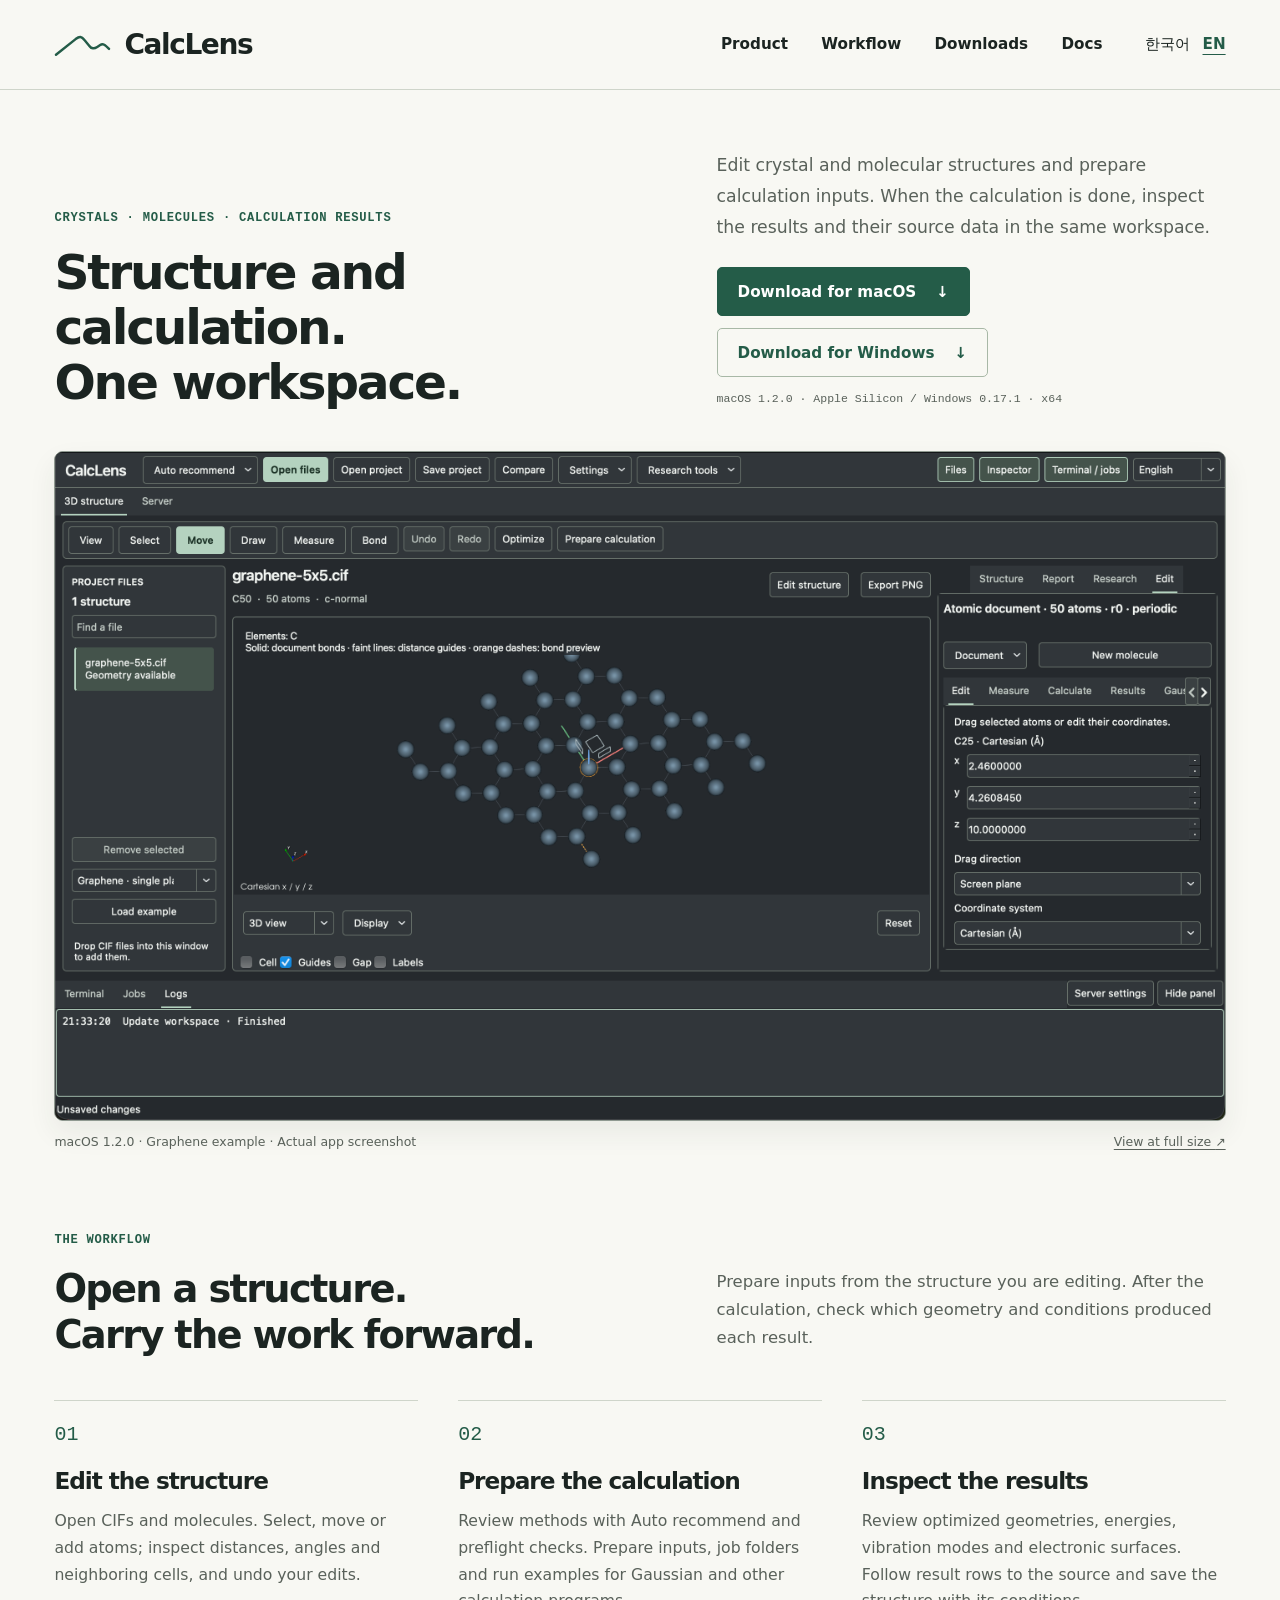
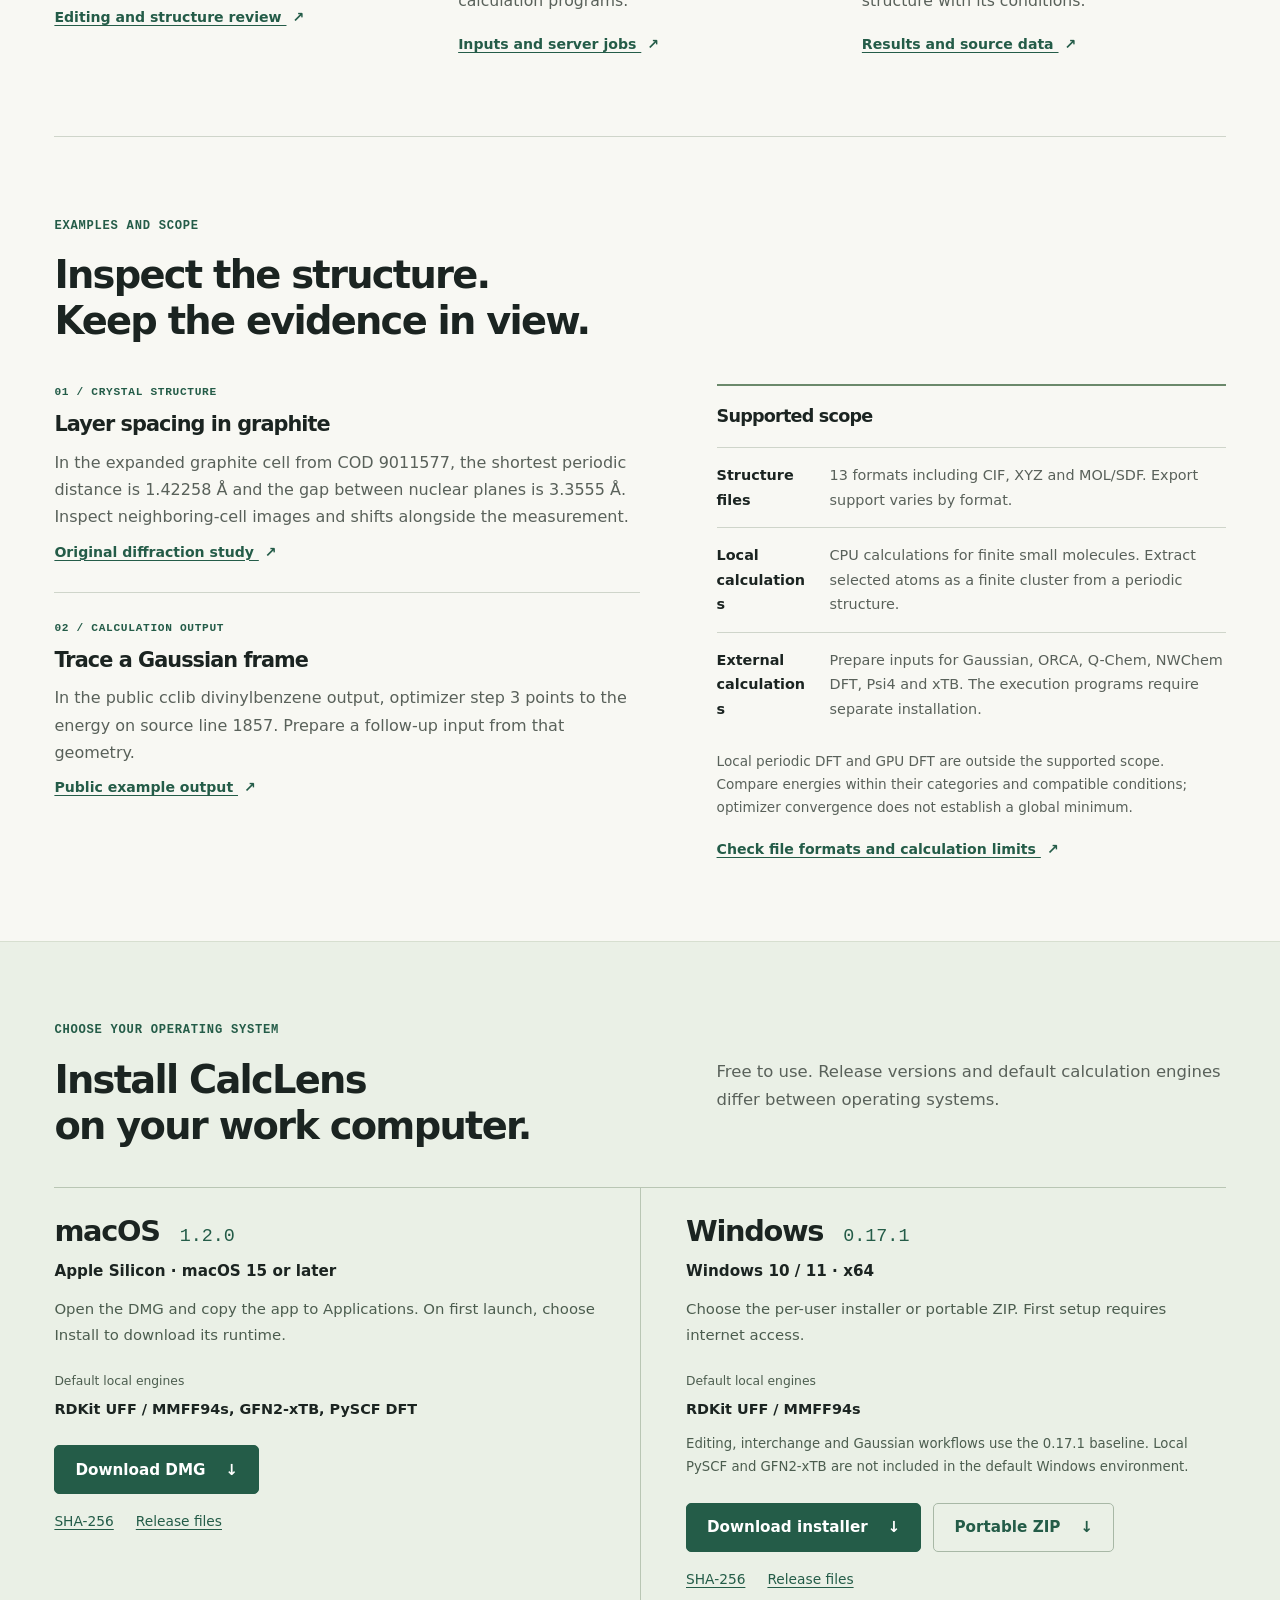
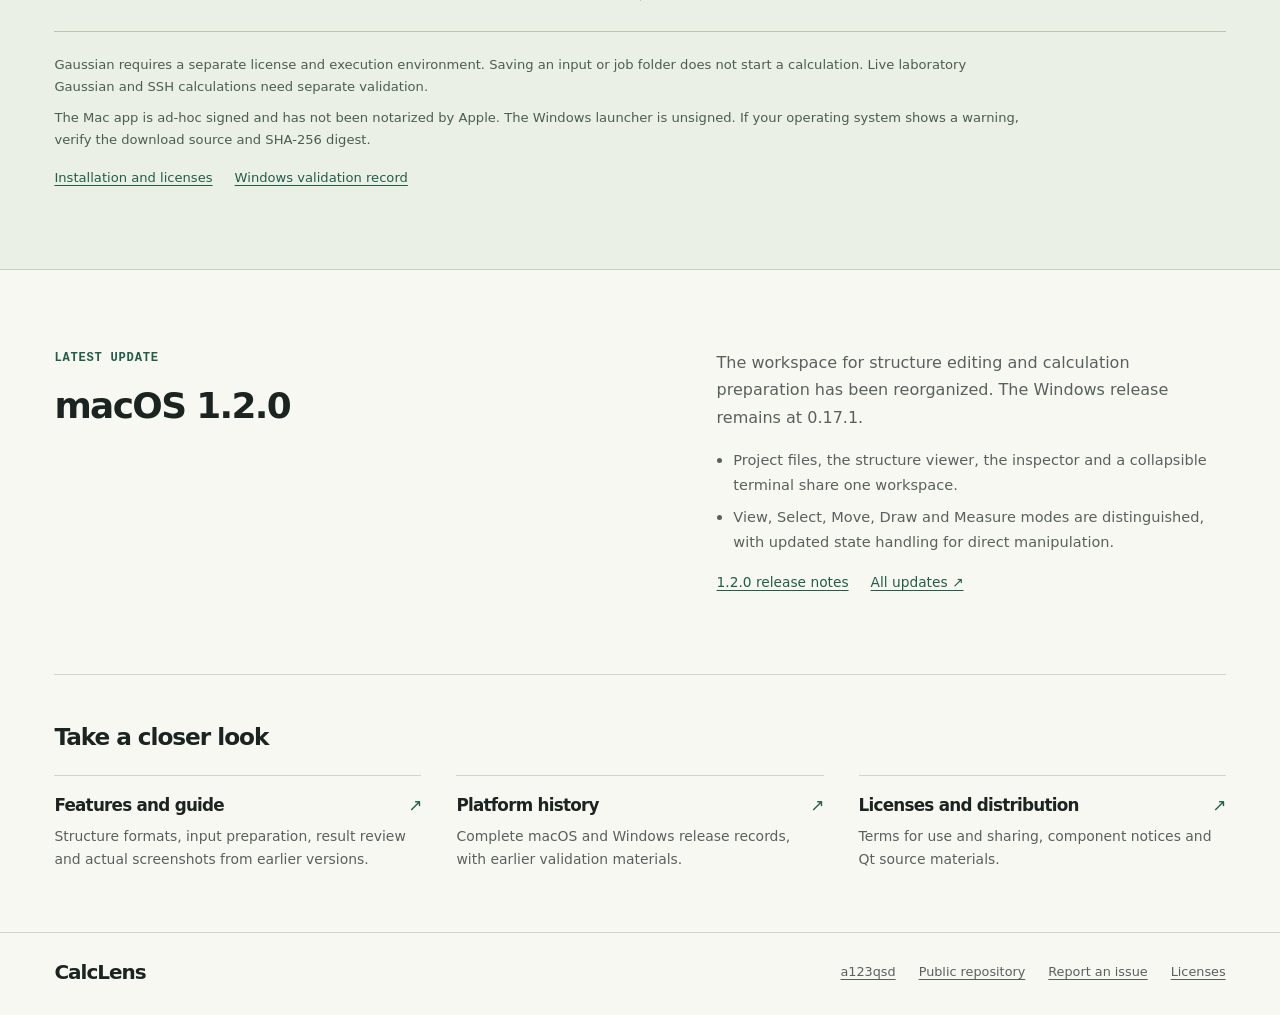
==== commit 97d8a25e: "Refresh bilingual showcase for the macOS 1.2.0 workbench" ====
--- a/en.html
+++ b/en.html
@@ -1,52 +1,38 @@
-<!doctype html><html lang="en"><head><meta charset="utf-8"><meta name="viewport" content="width=device-width,initial-scale=1"><meta name="theme-color" content="#f6f5ef"><meta name="description" content="Actual CalcLens desktop screenshots, computational chemistry workflows, Mac and Windows downloads, and distribution terms."><link rel="icon" href="data:,"><title>CalcLens · Crystal & molecular workbench</title><link rel="stylesheet" href="site.css?v=1.1.4"><script src="history-tabs.js?v=1.1.4" defer></script></head><body><a class="skip" href="#content">Skip to content</a><header class="mast"><div class="shell mast-inner"><a href="en.html" class="brand"><i aria-hidden="true" class="brand-mark"></i>CalcLens</a><nav class="nav" aria-label="Main navigation"><a href="en.html#features">Features</a><a href="en.html#workflows">Screens</a><a href="en.html#history">History</a><a href="en.html#downloads">Downloads</a><a href="licenses-en.html">Licenses</a></nav><nav class="locale" aria-label="Language"><a href="index.html" lang="ko" hreflang="ko">한국어</a><a href="en.html" class="chosen" lang="en" hreflang="en" aria-current="page">EN</a></nav></div></header><main id="content"><section class="hero shell"><div class="hero-grid"><div class="hero-copy"><div class="kicker">Computational chemistry desktop</div><h1>From structure <br>to calculation</h1><p>CalcLens brings crystal inspection, molecular editing and Gaussian result review into one desktop workspace.</p><div class="buttonrow"><a href="#downloads" class="button">Free downloads ↓</a><a href="#workflows" class="button secondary">See it in use</a></div></div><figure><div class="screen"><a href="assets/open-files-0.16.0.png"><img width="1360" height="860" src="assets/open-files-0.16.0.png" alt="Actual Mac 0.16.0 app with the Open files button and an illustrative water molecule" fetchpriority="high"></a></div><figcaption class="caption"><span>Illustrative water molecule · Mac 0.16.0 · unoptimized example</span><span>Open full size ↗</span></figcaption></figure></div></section><div class="shell"><aside class="release-strip"><b>Mac 1.1.4 release</b><span>Improves MOL/SDF atom metadata, periodic editing, Gaussian drafts, electronic-surface storage and result-file verification.</span><a href="https://github.com/a123qsd/calclens-showcase/releases/tag/v1.1.4">Release notes</a><a href="#downloads">Mac 1.1.4 and Windows 0.17.1 downloads</a></aside><section class="section" id="project"><div class="section-head"><h2>Why CalcLens?</h2><div><p>A short distance in a CIF only makes sense once you know which atoms and cell images it connects. A Gaussian energy value is easier to interpret when you can find the geometry that produced it.</p><p>CalcLens keeps the selected atoms, coordinates and source lines together. Reopening a project restores the structures and calculation conditions you were reviewing.</p></div></div></section><section class="section" id="features"><div class="section-head"><h2>What can you do with CalcLens?</h2><p>Mac 1.1.4 and Windows 0.17.1 provide structure editing, recommendations and preflight, energy comparisons, file interchange and advanced Gaussian preparation and analysis. The default Windows engines are RDKit UFF and MMFF94s. PySCF and GFN2-xTB are not included in the default Windows environment.</p></div><div class="capabilities"><article class="capability"><span class="capability-platform">Mac · Windows</span><h3>CIF structures & periodic distances</h3><p>Open a CIF, repeat its cell and select atoms to measure distances, angles and dihedrals. Inspect the neighboring cell and shift behind a short periodic distance, along with layer thickness and gaps.</p></article><article class="capability"><span class="capability-platform">Mac · Windows</span><h3>Projects & structure comparison</h3><p>Save structure-specific settings and notes, then reopen your work. Check the atom mapping before comparing molecular RMSD or periodic displacement in the same cell.</p></article><article class="capability"><span class="capability-platform">Mac · Windows</span><h3>Gaussian output review</h3><p>Inspect optimization steps, SCF energies, vibrational modes and IR intensities. Follow a selected result to its source line and coordinates, then prepare a follow-up input from that structure.</p></article><article class="capability"><span class="capability-platform">Mac · Windows</span><h3>Gaussian inputs & server jobs</h3><p>Set charge, multiplicity and calculation conditions to prepare an input and job folder. With an SSH profile and lab-specific commands, submit jobs and check their status. Gaussian runs on a separate server.</p></article><article class="capability"><span class="capability-platform">Mac · Windows</span><h3>Charge & electron density</h3><p>Import external charge JSON and Cube data for display with a structure. Inspect planar averages and cumulative electron counts from the first total-density block of a supported VASP CHGCAR.</p></article><article class="capability"><span class="capability-platform">Mac · Windows</span><h3>Figures & result exports</h3><p>Save structure and density-profile figures as PNG or PDF, with source and display settings recorded alongside them. Export result tables to CSV.</p></article><article class="capability"><span class="capability-platform">Mac 1.1.4 · Windows 0.17.1</span><h3>Edit in the same workspace</h3><p>Select, move or add atoms while inspecting CIF structures and molecules in the 3D view. Edit bonds and coordinates, and undo changes.</p></article><article class="capability"><span class="capability-platform">Mac 1.1.4 · Windows 0.17.1 · Experimental</span><h3>Small-molecule CPU calculations</h3><p>Both default installations provide RDKit MMFF94s and UFF force fields for finite molecules. Mac also provides GFN2-xTB and PySCF DFT. For periodic structures, first select atoms to form a finite cluster. Periodic and GPU DFT are outside the supported scope.</p></article><article class="capability"><span class="capability-platform">Mac 1.1.4 · Windows 0.17.1</span><h3>Context recommendations &amp; per-atom preflight</h3><p><strong>Auto recommend</strong> offers next steps for selected atoms, periodic structures, results and server screens. UFF and MMFF94s check the actual bond graph and charges, identifying unsupported elements, atom numbers and types where RDKit can locate them. Apply a method suggestion, then start a calculation separately.</p></article><article class="capability"><span class="capability-platform">Mac 1.1.4 · Windows 0.17.1</span><h3>Before / after energies &amp; comparison conditions</h3><p>Inspect saved input and output geometries together with initial and final energies and ΔE. Force-field, xTB and DFT energies retain their categories. Incompatible conditions show a reason instead of a ranking. Verified pairs of UKS optimizations can show an adiabatic spin gap.</p></article><article class="capability"><span class="capability-platform">Mac 1.1.4 · Windows 0.17.1</span><h3>Structure and calculation input exchange</h3><p>Review support for 13 structure formats and prepare input and run bundles for ORCA, Q-Chem, NWChem DFT, Psi4 and xTB. These external programs require separate installation; saving a bundle does not start a calculation.</p></article><article class="capability"><span class="capability-platform">Mac 1.1.4 · Windows 0.17.1</span><h3>Gaussian routes and orbital files</h3><p>Enter Gaussian route examples, memory, cores and server nodes. Prepare FCHK conversion and HOMO/LUMO Cube commands from a real checkpoint, and select a dataset when a Cube contains multiple orbitals.</p></article></div><p class="feature-note">Submission to a live laboratory Gaussian server has not yet been verified. Interpret results in the context of their inputs and calculation conditions.</p></section><section class="section" id="gaussian-advanced"><div class="section-head"><h2>Mac 1.1.4 · Windows 0.17.1<br>Gaussian inputs and results</h2><div><p>Prepare calculation-specific inputs from the current structure, then import logs, checkpoint and Cube files to inspect recorded results. You choose the method, basis, charge and multiplicity.</p><p>Gaussian runs separately on a laboratory server where it is installed. Saving an input or job folder does not start a calculation. A live Gaussian server run was not verified for this release.</p></div></div><div class="capabilities">
-<article class="capability"><span class="capability-platform">01 · HOMO / LUMO</span><h3>Orbitals and electron density</h3><p>Inspect orbital energies from a log or FCHK and isosurfaces from Cube files. The job folder includes formchk and cubegen postprocessing instructions. Select the single-orbital or separate α/β recipe to match the calculation; existing outputs are not overwritten.</p></article>
-<article class="capability"><span class="capability-platform">02 · PES SCAN</span><h3>Bond, angle and dihedral scans</h3><p>Prepare a relaxed scan that changes a bond length, angle or dihedral while optimizing the remaining geometry. The result shows completed points and energies recorded in the output.</p></article>
-<article class="capability"><span class="capability-platform">03 · PBC</span><h3>Periodic energy and optimization</h3><p>Export the lattice vectors of the one to three active periodic axes as Tv for a Gaussian single-point energy or geometry optimization. This prepares server-side Gaussian inputs; it does not introduce local periodic or GPU DFT.</p></article>
-<article class="capability"><span class="capability-platform">04 · TRANSITION STATE</span><h3>Transition state and frequencies</h3><p>Prepare <code>Opt=(TS,CalcFC) Freq</code> and inspect imaginary frequencies and modes in the output. One imaginary frequency alone does not establish the intended transition state.</p></article>
-<article class="capability"><span class="capability-platform">05 · IRC</span><h3>Reaction path</h3><p>Prepare an IRC input and inspect the directions, reaction coordinates and energies recorded in the output. The endpoints are not automatically certified as the intended reactant and product.</p></article>
-<article class="capability"><span class="capability-platform">06 · STABILITY</span><h3>SCF stability</h3><p>Prepare <code>Stable=Opt</code> and inspect stable or unstable messages in the output. Stability and SCF convergence are shown separately.</p></article>
-<article class="capability"><span class="capability-platform">07 · TD-DFT</span><h3>Excited states</h3><p>Set TD-DFT options such as the number of states and inspect excitation energies, wavelengths and oscillator strengths recorded in the output.</p></article>
-<article class="capability"><span class="capability-platform">08 · NMR</span><h3>Magnetic shielding</h3><p>Prepare NMR input and inspect shielding constants for individual atoms. Chemical shifts require a separate reference value.</p></article></div>
-<p class="feature-note">Choose the job name, title and checkpoint name, review the proposed input and log filenames, then export a new job folder. Each export receives a unique job ID even when the name is reused. Inspect results in tables and plots, follow a table row to its source, and export a CSV containing source-line numbers. Missing values in incomplete or malformed output are not inferred. Source-line references are preserved when large files are read using streaming. PES summary energy offsets and IRC path segmentation are handled as well.</p>
-<p class="feature-note">Restoring a previous draft preserves numeric text still being edited, including invalid values. In a narrow window, the inspector scrolls to keep calculations and tools accessible.</p>
-<div class="flows"><article class="workflow"><a class="shot" href="assets/gaussian-jobs-0.17.0.png"><img src="assets/gaussian-jobs-0.17.0.png" width="2120" height="1662" alt="Preparing a bond-length PES scan for an illustrative water molecule in Mac 0.17.0" loading="lazy"></a><h3>Prepare a PES scan</h3><p>Illustrative water molecule · Mac 0.17.0 · Korean interface</p></article><article class="workflow"><a class="shot" href="assets/gaussian-orbitals-0.17.0.png"><img src="assets/gaussian-orbitals-0.17.0.png" width="2400" height="1040" alt="HOMO/LUMO energies and source lines from a public Gaussian example in Mac 0.17.0" loading="lazy"></a><h3>Inspect HOMO/LUMO results</h3><p><a href="https://github.com/cclib/cclib/blob/0c6e08e0a0d04b308201666793030ef3b77b2973/data/Gaussian/basicGaussian16/dvb_ir.out">Public cclib Gaussian example</a> · Mac 0.17.0 · Korean interface</p></article></div></section><section class="section" id="workflows"><div class="section-head"><h2>Inside the app</h2><p>Select a screenshot to view it at full size.</p></div><div class="flows"><article class="workflow drawing-workflow" id="external-inputs"><figure><a class="shot" href="assets/interchange-0.16.0.png"><img src="assets/interchange-0.16.0.png" width="850" height="760" alt="Mac 0.16.0 screen for preparing input and a run command for another calculation program" loading="lazy"></a><figcaption class="caption">Mac 0.16.0 · illustrative structure · Korean interface</figcaption></figure><div><h3>Prepare input for another calculation program</h3><p>Choose a structure with <strong>Open files</strong> in the main toolbar or <strong>File → Open molecular geometry…</strong>. <a href="assets/open-files-0.16.0.png">View the Open files screen</a>.</p><p>Use <strong>File → Input for other calculation apps…</strong> to prepare finite-molecule inputs and commands for ORCA, Q-Chem, NWChem DFT, Psi4 and xTB. Enter each program’s own method and basis names. Save the input, run script, settings record and optional Slurm or PBS submission example together for review.</p><p>External calculation programs require separate installation. Saving a bundle starts no calculation or server submission. The multi-node template distributes cores evenly for NWChem; adapt other allocations and launch settings to your site.</p></div></article><article class="workflow drawing-workflow" id="checkpoint-tools"><figure><a class="shot" href="assets/checkpoint-tools-0.16.0.png"><img src="assets/checkpoint-tools-0.16.0.png" width="850" height="760" alt="Mac 0.16.0 screen for preparing checkpoint and HOMO/LUMO Cube generation commands" loading="lazy"></a><figcaption class="caption">Gaussian utility preparation · Mac 0.16.0 · Korean interface</figcaption></figure><div><h3>Continue with Gaussian inputs and orbital files</h3><p>Apply and edit either Gaussian route example: <code>#p B3LYP/6-31G(d) Opt SCF=XQC</code> or <code>#p APFD/6-311+G(2d,p) Opt Freq</code>. Set memory, core count, <code>%CPU</code> and server nodes via <code>%LindaWorkers</code>. Choose either <code>%NProcShared</code> or <code>%CPU</code>; the Linda core setting applies to each worker.</p><p>Prepare a <code>formchk</code> conversion from an existing CHK and <code>cubegen 0 MO=HOMO</code> and <code>cubegen 0 MO=LUMO</code> commands from a CHK or FCHK. Run the commands separately where Gaussian is installed. Save an imported FCHK or Cube unchanged, and explicitly choose which dataset to display when a Cube contains multiple orbitals.</p></div></article><article class="workflow drawing-workflow" id="auto-recommend"><figure><a class="shot" href="assets/auto-recommend-0.15.0.png"><img src="assets/auto-recommend-0.15.0.png" width="700" height="480" alt="Illustrative graphene example in Mac 0.15.0 with the Auto recommend control in the main toolbar" loading="lazy"></a><figcaption class="caption">Illustrative graphene example · Mac 0.15.0 · neither an experimental structure nor an optimized result.</figcaption></figure><div><h3>Find the next step for the current task</h3><p><strong>Auto recommend</strong> follows the active structure and selection. It leads to atom measurements, finite-cluster preparation, geometry or electronic-method review and result comparisons. Use <strong>Command+Shift+R</strong> on Mac. Opening the menu starts no calculation and does not transfer or move server files.</p><a class="button secondary" href="#downloads">Mac 1.1.4 download details</a></div></article><article class="workflow drawing-workflow" id="molecule-drawing"><a class="shot" href="assets/molecule-drawing-0.14.0.webp"><img src="assets/molecule-drawing-0.14.0.webp" width="2360" height="1616" alt="A drag box selects two carbon atoms on Mac. The second carbon has a double bond to oxygen." loading="lazy"></a><div><h3>Click and drag to draw a molecule</h3><p>Choose <strong>New molecule</strong> and click the canvas to place carbon. Drag from that atom into empty space to add a new atom and a single bond. Pick oxygen from the periodic table to add it. Double-click a bond line to cycle through single, double and triple bonds. Use <strong>Drag select</strong> to select several atoms. <a href="assets/periodic-table-0.14.0.webp">View the periodic table</a>.</p><a class="button secondary" href="https://github.com/a123qsd/calclens-showcase/releases/download/v1.1.4/CalcLens-1.1.4-macOS-Apple-Silicon.dmg">Download 1.1.4 for Apple Silicon Mac</a></div></article><article class="workflow"><a class="shot" href="assets/integrated-preview.jpg"><img width="1080" height="624" src="assets/integrated-preview.jpg" alt="A selected carbon atom in an illustrative graphene vacancy model, with coordinates in the Mac editing panel" loading="lazy"></a><h3>Edit while viewing a structure</h3><p>Captured on Mac during 0.13 development, this view shows an atom being moved in an illustrative graphene vacancy model. The model is neither an experimental structure nor an optimized result.</p></article><article class="workflow"><a class="shot" href="assets/gaussian.webp"><img width="2100" height="1306" src="assets/gaussian.webp" alt="Actual application window showing the SCF plot, convergence table and molecular geometry from a public divinylbenzene Gaussian output" loading="lazy"></a><h3>Review an optimization</h3><p>Inspect the SCF history and printed force and displacement criteria in a public Gaussian example. Select a frame to follow its coordinates and source references.</p></article></div></section><section class="section" id="geometry-formats"><div class="section-head"><h2>Structure format support</h2><p>These 13 formats are available on Mac 0.17.1. Review the information-loss warnings shown after export. Save a CalcLens project or <code>.atomic.json</code> too when atom IDs, constraints, electronic state and provenance must be retained.</p></div><div class="cases"><article><h3>Import and export</h3><ul><li><strong>XYZ (.xyz)</strong> — atoms and coordinates for finite structures.</li><li><strong>Extended XYZ (.extxyz)</strong> — cell and partial periodicity. Extended XYZ content in .xyz is also imported. Charge and multiplicity use CalcLens-specific metadata that other apps may not read.</li><li><strong>CIF P1 (.cif)</strong> — explicit, fully occupied atoms and cell. Export requires three periodic axes.</li><li><strong>PDB (.pdb)</strong> — coordinates and a representable cell. Resolve alternate locations and partial occupancies before import.</li><li><strong>MOL V2000 (.mol)</strong> — explicit bond orders, formal charges and isotopes for one molecule.</li><li><strong>SDF V2000 (.sdf)</strong> — the same supported structure information for one molecule. Extra data and stereochemistry are not retained.</li><li><strong>VASP POSCAR/CONTCAR (.vasp, .poscar)</strong> — periodic structures with explicit elements. Export requires three periodic axes.</li><li><strong>XSF (.xsf)</strong> — atoms and supported periodic cells. Scalar grids and forces are not imported.</li><li><strong>ORCA input (.inp)</strong> — imports inline Cartesian atoms, charge and multiplicity, and exports a geometry block. Prepare a complete calculation input separately.</li></ul></article><article><h3>Primarily import</h3><ul><li><strong>MOL2 (.mol2)</strong> — atoms and bonds from a supported single molecule. Partial charges and atom types are not retained.</li><li><strong>Gaussian input (.gjf, .com)</strong> — imports supported explicit Cartesian geometry. Complete Gaussian input can be prepared or preserved in its input screen.</li><li><strong>Gaussian FCHK (.fchk, .fch)</strong> — reads geometry and supported fields from an existing file. Save the original or prepare a formchk command in the separate checkpoint screen.</li><li><strong>Quantum ESPRESSO (.pwi, .in)</strong> — imports atoms and cell from <code>ibrav=0</code> input. Pseudopotentials and spin settings are not imported.</li></ul><p>For shared extensions such as <code>.inp</code> and <code>.in</code>, choose the input format. Choose a Cube with <strong>Open files</strong> or <strong>Open molecular geometry…</strong> to open it in the field-analysis screen. For supported Cube files, the display limits are 32 MiB, 1 million grid points and 4 million scalar values in total; atom and dataset counts are also limited. Use the server file browser to download checksum-verified originals above these limits for use in another app.</p></article></div></section><section class="section"><h2>Review examples</h2><div class="cases"><article><h3>Spacing in graphite</h3><p>In the expanded graphite cell from COD 9011577, the shortest periodic distance is 1.42258 Å and the gap between nuclear planes is 3.3555 Å. A separate unrelaxed single-sheet derivative has a chosen repeat height of 20 Å. This is a different example from the illustrative graphene model pictured above.</p><p><a href="https://doi.org/10.1038/258136a0">Trucano &amp; Chen neutron diffraction study ↗</a></p></article><article><h3>Tracing a Gaussian frame</h3><p>For the public cclib divinylbenzene example, optimizer step 3 refers to the energy on source line 1857. A follow-up input prepared from that geometry retains the frame after the project is reopened.</p><p><a href="https://github.com/cclib/cclib/blob/0c6e08e0a0d04b308201666793030ef3b77b2973/data/Gaussian/basicGaussian16/dvb_gopt.out">Public cclib example ↗</a></p></article></div></section><section class="section" id="history"><div class="section-head"><h2>Updates by platform</h2><p>Browse macOS and Windows versions separately. Earlier shared development milestones are preserved below.</p></div>
-<div class="history-tabs" data-history-tabs role="tablist" aria-label="Update history by platform" hidden>
-<button class="history-tab" type="button" role="tab" id="history-tab-macos" data-history-tab aria-controls="history-macos" aria-selected="true" tabindex="0">macOS</button>
-<button class="history-tab" type="button" role="tab" id="history-tab-windows" data-history-tab aria-controls="history-windows" aria-selected="false" tabindex="-1">Windows</button>
+<!doctype html>
+<html lang="en">
+<head>
+<meta charset="utf-8"><meta name="viewport" content="width=device-width,initial-scale=1">
+<meta name="theme-color" content="#f8f8f3"><meta name="description" content="Edit crystal and molecular structures, prepare calculation inputs and inspect the results. CalcLens downloads for macOS and Windows, supported workflows and actual app screenshots."><link rel="icon" href="data:,">
+<title>CalcLens · Structure and calculation in one workspace</title><link rel="stylesheet" href="site.css?v=1.2.0">
+<link rel="alternate" hreflang="ko" href="index.html"><link rel="alternate" hreflang="en" href="en.html">
+<script src="site.js?v=1.2.0" defer></script>
+</head><body class="landing">
+<a class="skip" href="#content">Skip to content</a>
+<header class="mast"><div class="shell mast-inner">
+<a href="en.html" class="brand" aria-label="CalcLens"><svg class="brand-line" viewBox="0 0 58 27" fill="none" aria-hidden="true"><path d="M2 24 22 8c4-3 6-3 9 1l5 6c2 3 5 3 8 1l3-2c3-2 5 0 9 4" stroke="currentColor" stroke-width="2.5" stroke-linecap="round" stroke-linejoin="round"/></svg><span>CalcLens</span></a>
+<nav class="nav" aria-label="Main navigation"><a href="en.html#product">Product</a><a href="en.html#workflows">Workflow</a><a href="en.html#downloads">Downloads</a><a href="guide-en.html">Docs</a></nav>
+<nav class="locale" aria-label="Language"><a href="index.html" lang="ko" hreflang="ko">한국어</a><a href="en.html" lang="en" hreflang="en" class="chosen" aria-current="page">EN</a></nav>
+</div></header>
+<main id="content">
+<section class="hero shell" id="product">
+ <div class="hero-intro"><div><p class="eyebrow">Crystals · Molecules · Calculation results</p><h1>Structure and calculation.<br>One workspace.</h1></div>
+ <div class="hero-copy"><p>Edit crystal and molecular structures and prepare calculation inputs. When the calculation is done, inspect the results and their source data in the same workspace.</p><div class="buttonrow"><a class="button" href="https://github.com/a123qsd/calclens-showcase/releases/download/v1.2.0/CalcLens-1.2.0-macOS-Apple-Silicon.dmg">Download for macOS <span aria-hidden="true">↓</span></a><a class="button secondary" href="https://github.com/a123qsd/calclens-showcase/releases/download/v0.17.1-windows.1/CalcLens-0.17.1-Windows-x64-Setup.exe">Download for Windows <span aria-hidden="true">↓</span></a></div><p class="hero-meta">macOS 1.2.0 · Apple Silicon / Windows 0.17.1 · x64</p></div></div>
+ <figure class="product-shot"><a class="screen-link" href="assets/calclens-macos-1.2.0-en.png" aria-label="View at full size"><img width="2800" height="1600" src="assets/calclens-macos-1.2.0-en.png" alt="The actual CalcLens macOS 1.2.0 workspace, with project files, a central structure viewer, the inspector on the right and the log panel below." fetchpriority="high"></a><figcaption><span>macOS 1.2.0 · Graphene example · Actual app screenshot</span><a href="assets/calclens-macos-1.2.0-en.png">View at full size <span aria-hidden="true">↗</span></a></figcaption></figure>
+</section>
+<div class="shell">
+<section class="section workflow-section" id="workflows"><div class="section-head"><div><p class="eyebrow">The workflow</p><h2>Open a structure.<br>Carry the work forward.</h2></div><p class="section-intro">Prepare inputs from the structure you are editing. After the calculation, check which geometry and conditions produced each result.</p></div><div class="flow-grid"><article class="flow"><span class="step">01</span><h3>Edit the structure</h3><p>Open CIFs and molecules. Select, move or add atoms; inspect distances, angles and neighboring cells, and undo your edits.</p><a class="text-link" href="guide-en.html#features">Editing and structure review <span aria-hidden="true">↗</span></a></article>
+<article class="flow"><span class="step">02</span><h3>Prepare the calculation</h3><p>Review methods with Auto recommend and preflight checks. Prepare inputs, job folders and run examples for Gaussian and other calculation programs.</p><a class="text-link" href="guide-en.html#gaussian-advanced">Inputs and server jobs <span aria-hidden="true">↗</span></a></article>
+<article class="flow"><span class="step">03</span><h3>Inspect the results</h3><p>Review optimized geometries, energies, vibration modes and electronic surfaces. Follow result rows to the source and save the structure with its conditions.</p><a class="text-link" href="guide-en.html#gaussian-advanced">Results and source data <span aria-hidden="true">↗</span></a></article></div></section>
+<section class="section scope-section" id="scope"><div class="section-head"><div><p class="eyebrow">Examples and scope</p><h2>Inspect the structure.<br>Keep the evidence in view.</h2></div></div><div class="scope-grid"><div class="examples"><article class="example"><p class="eyebrow">01 / Crystal structure</p><h3>Layer spacing in graphite</h3><p>In the expanded graphite cell from COD 9011577, the shortest periodic distance is 1.42258 Å and the gap between nuclear planes is 3.3555 Å. Inspect neighboring-cell images and shifts alongside the measurement.</p><a class="text-link" href="https://doi.org/10.1038/258136a0">Original diffraction study <span aria-hidden="true">↗</span></a></article>
+<article class="example"><p class="eyebrow">02 / Calculation output</p><h3>Trace a Gaussian frame</h3><p>In the public cclib divinylbenzene output, optimizer step 3 points to the energy on source line 1857. Prepare a follow-up input from that geometry.</p><a class="text-link" href="https://github.com/cclib/cclib/blob/0c6e08e0a0d04b308201666793030ef3b77b2973/data/Gaussian/basicGaussian16/dvb_gopt.out">Public example output <span aria-hidden="true">↗</span></a></article></div><aside class="support-scope"><h3>Supported scope</h3><dl><div><dt>Structure files</dt><dd>13 formats including CIF, XYZ and MOL/SDF. Export support varies by format.</dd></div><div><dt>Local calculations</dt><dd>CPU calculations for finite small molecules. Extract selected atoms as a finite cluster from a periodic structure.</dd></div><div><dt>External calculations</dt><dd>Prepare inputs for Gaussian, ORCA, Q-Chem, NWChem DFT, Psi4 and xTB. The execution programs require separate installation.</dd></div></dl><p class="fine">Local periodic DFT and GPU DFT are outside the supported scope. Compare energies within their categories and compatible conditions; optimizer convergence does not establish a global minimum.</p><a class="text-link" href="guide-en.html#geometry-formats">Check file formats and calculation limits <span aria-hidden="true">↗</span></a></aside></div></section>
 </div>
-<div class="history-panel" id="history-macos" data-history-panel role="tabpanel" aria-labelledby="history-tab-macos" tabindex="0"><h3 class="history-platform-heading">macOS<span>Latest 1.1.4</span></h3><ol class="history-list"><li class="history-item" id="macos-v1-1-4"><div class="history-version"><strong><a href="https://github.com/a123qsd/calclens-showcase/releases/tag/v1.1.4">1.1.4</a></strong><span>macOS</span><time datetime="2026-11-15">2026-11-15</time></div><p>Corrects MOL/SDF atom metadata and periodic editing, and improves Gaussian drafts, electronic-surface storage, result-file checks and exports.</p></li><li class="history-item" id="macos-v1-1-3"><div class="history-version"><strong><a href="https://github.com/a123qsd/calclens-showcase/releases/tag/v1.1.3">1.1.3</a></strong><span>macOS</span><time datetime="2026-11-15T05:26:47Z">2026-11-15</time></div><p>Verifies the full retained remote-log prefix, including rewrites followed by growth, before reusing calculation status.</p></li><li class="history-item" id="macos-v1-1-2"><div class="history-version"><strong><a href="https://github.com/a123qsd/calclens-showcase/releases/tag/v1.1.2">1.1.2</a></strong><span>macOS</span><time datetime="2026-11-15T04:08:43Z">2026-11-15</time></div><p>Fixes charge and surface updates, atom edit locks, Gaussian unit handling, result identity checks, recovery and SSH downloads.</p></li>
-<li class="history-item" id="macos-v1-1-1"><div class="history-version"><strong><a href="https://github.com/a123qsd/calclens-showcase/releases/tag/v1.1.1">1.1.1</a></strong><span>macOS</span><time datetime="2026-11-15T03:10:18Z">2026-11-15</time></div><p>Improves rotation and atom selection in large structures and redraws the 3D view after resizing. Fixes results being applied after cancellation, the Run button in narrow windows, and SSH transfer, file-editing and shutdown handling.</p></li>
-<li class="history-item" id="macos-v1-1-0"><div class="history-version"><strong><a href="https://github.com/a123qsd/calclens-showcase/releases/tag/v1.1.0">1.1.0</a></strong><span>macOS</span><time datetime="2026-11-15T01:08:56Z">2026-11-15</time></div><p>The 3D and Server workspaces share a persistent terminal, jobs and logs. Panel state and SSH sessions persist across switches; quality changes are checked before saving, and terminal colors, Korean text and reconnect handling are improved.</p></li>
-<li class="history-item" id="macos-v1-0-0"><div class="history-version"><strong><a href="https://github.com/a123qsd/calclens-showcase/releases/tag/v1.0.0">1.0.0</a></strong><span>macOS</span><time datetime="2026-11-14T18:29:57Z">2026-11-15</time></div><p>Open verified server results in a separate document or analysis view. Method diagnostics, recovery and server file checks have been updated. <a href="https://github.com/a123qsd/calclens-showcase/releases/tag/v1.0.0">Release notes</a></p></li>
-<li class="history-item" id="macos-v0-17-1"><div class="history-version"><strong><a href="https://github.com/a123qsd/calclens-showcase/releases/tag/v0.17.1">0.17.1</a></strong><span>macOS</span><time datetime="2026-11-14T14:26:05Z">2026-11-14</time></div><p>Drag selection draws only a theme-colored border, leaving atoms and bonds visible. Light and dark pixel comparisons confirm that the rectangle does not alter its interior.</p></li>
-<li class="history-item" id="macos-v0-17-0"><div class="history-version"><strong><a href="https://github.com/a123qsd/calclens-showcase/releases/tag/v0.17.0">0.17.0</a></strong><span>macOS</span><time datetime="2026-11-14T13:27:03Z">2026-11-14</time></div><p>Added Gaussian orbital and density, relaxed PES scan, periodic structure, transition state, IRC, stability, TD-DFT and NMR input preparation and result review. Job folders, source links and draft restoration were improved.</p></li>
-<li class="history-item" id="macos-v0-16-0"><div class="history-version"><strong><a href="https://github.com/a123qsd/calclens-showcase/releases/tag/v0.16.0">0.16.0</a></strong><span>macOS</span><time datetime="2026-11-14T12:07:24Z">2026-11-14</time></div><p>Expanded Gaussian route examples and resource settings, FCHK and Cube originals, and orbital-file preparation. Added structure exchange and input and run bundles for five external calculation programs.</p></li>
-<li class="history-item" id="macos-v0-15-1"><div class="history-version"><strong><a href="https://github.com/a123qsd/calclens-showcase/releases/tag/v0.15.1">0.15.1</a></strong><span>macOS</span><time datetime="2026-11-14T10:33:52Z">2026-11-14</time></div><p>Added checks for basis sets that require ECPs and revalidation of the final optimization geometry. Calculations preserve edits made after submission, saved result views restore correctly, and Gaussian exports reject invalid form values.</p></li>
-<li class="history-item" id="macos-v0-15-0"><div class="history-version"><strong><a href="https://github.com/a123qsd/calclens-showcase/releases/tag/v0.15.0">0.15.0</a></strong><span>macOS</span><time datetime="2026-11-08T15:29:59Z">2026-11-09</time></div><p>Added task-aware Auto recommend, per-atom UFF/MMFF preflight and method review against installed engines. Inspect before/after geometries and energies, with explicit compatibility checks and limits when comparing results.</p></li>
-<li class="history-item" id="macos-v0-14-0"><div class="history-version"><strong><a href="https://github.com/a123qsd/calclens-showcase/releases/tag/v0.14.0">0.14.0</a></strong><span>macOS</span><time datetime="2026-11-08T12:54:24Z">2026-11-08</time></div><p>Choose from 118 elements, drag to select atoms, add hydrogens to a selection and double-click a bond to change its order. Converged optimizations open as new documents. The SSH file browser supports copying and transferring files.</p></li>
-<li class="history-item" id="macos-v0-13-2"><div class="history-version"><strong><a href="https://github.com/a123qsd/calclens-showcase/releases/tag/v0.13.2">0.13.2</a></strong><span>macOS</span><time datetime="2026-11-08T11:37:24Z">2026-11-08</time></div><p>A new molecule opens in Draw mode. Click to place carbon and drag from it to add a bonded atom. Narrow windows let you scroll to both the tools and calculation controls.</p></li>
-<li class="history-item" id="macos-v0-13-1"><div class="history-version"><strong><a href="https://github.com/a123qsd/calclens-showcase/releases/tag/v0.13.1">0.13.1</a></strong><span>macOS</span><time datetime="2026-11-08T03:50:36Z">2026-11-08</time></div><p>Ships native modules on Mac and Windows. Fixed supercell creation, view presets and editing-mode selection. Mac now keeps the backup outside the Qt plugin search path so the accessibility fix is loaded. The new terms allow free sharing of unchanged official packages.</p></li>
-<li class="history-item" id="macos-v0-13-0"><div class="history-version"><strong><a href="https://github.com/a123qsd/calclens-showcase/releases/tag/v0.13.0">0.13.0</a></strong><span>macOS</span><time datetime="2026-11-08T02:11:17Z">2026-11-08</time></div><p>Introduced a shared 3D workspace for reviewing and editing structures, and added RDKit force-field calculations to the default Windows setup. Mac also provides GFN2-xTB and PySCF DFT.</p></li>
-<li class="history-item" id="macos-v0-12-0"><div class="history-version"><strong><a href="https://github.com/a123qsd/calclens-showcase/releases/tag/v0.12.0">0.12.0</a></strong><span>macOS</span><time datetime="2026-11-07T17:13:52Z">2026-11-08</time></div><p>Added molecular editing, saved structures, condition-aware energy comparison and finite small-molecule CPU calculations on Mac.</p></li>
-</ol></div>
-<div class="history-panel" id="history-windows" data-history-panel role="tabpanel" aria-labelledby="history-tab-windows" tabindex="0"><h3 class="history-platform-heading">Windows<span>Latest 0.17.1</span></h3><ol class="history-list">
-<li class="history-item" id="windows-v0-17-1"><div class="history-version"><strong><a href="https://github.com/a123qsd/calclens-showcase/releases/tag/v0.17.1-windows.1">0.17.1</a></strong><span>Windows</span><time datetime="2026-11-14T16:54:02Z">2026-11-15</time></div><p>Synchronizes shared features since 0.13.1 through the 0.17.1 baseline. Improves selection redraws, per-engine recommendation diagnosis and job-state handling, with installer and portable ZIP downloads. Local PySCF/tblite are not included in the default Windows runtime.</p></li>
-<li class="history-item" id="windows-v0-13-1"><div class="history-version"><strong><a href="https://github.com/a123qsd/calclens-showcase/releases/tag/v0.13.1">0.13.1</a></strong><span>Windows</span><time datetime="2026-11-08T03:50:36Z">2026-11-08</time></div><p>Ships native application modules under updated terms that permit free sharing of official installers. Fixes supercell generation, 3D camera views and editing-mode selection.</p></li>
-<li class="history-item" id="windows-v0-13-0"><div class="history-version"><strong><a href="https://github.com/a123qsd/calclens-showcase/releases/tag/v0.13.0">0.13.0</a></strong><span>Windows</span><time datetime="2026-11-08T02:11:17Z">2026-11-08</time></div><p>Adds editing in the same 3D viewport and includes RDKit force-field calculations in the default Windows installation.</p></li>
-<li class="history-item" id="windows-v0-11-1"><div class="history-version"><strong><a href="https://github.com/a123qsd/calclens-showcase/releases/tag/v0.12.0">0.11.1</a></strong><span>Windows</span><time datetime="2026-11-07T17:13:52Z">2026-11-08</time></div><p>Improved Windows server login, view-state restoration and first-frame display.</p></li>
-</ol></div>
-<p class="history-date-note">Dates shown are GitHub release publication dates in Korea Standard Time (UTC+9).</p><details class="history-early"><summary>Earlier shared development · 0.1.0–0.11.0</summary><p>Shared milestones before separate platform release histories. Versions 0.1.0 and 0.4.0 were development versions, not separate releases.</p><ol class="history-list">
-<li class="history-item"><div class="history-version"><strong>0.1.0</strong><span>Development version</span></div><p>Started as a tool for checking CIF atomic positions, cells, periodic distances and layer geometry.</p></li>
-<li class="history-item"><div class="history-version"><strong>0.1.1</strong><span>Release</span></div><p>Added Korean and English packages and guides, with CSV and JSON report exports.</p></li>
-<li class="history-item"><div class="history-version"><strong>0.2.0</strong><span>Release</span></div><p>Added nearest-pair evidence, multi-CIF comparison and source information in reports.</p></li>
-<li class="history-item"><div class="history-version"><strong>0.3.0</strong><span>Release</span></div><p>Added saved review projects with settings and notes, and provided Windows executables.</p></li>
-<li class="history-item"><div class="history-version"><strong>0.4.0</strong><span>Development version</span></div><p>Developed project editing, review history, selected-atom distances and two-structure comparison.</p></li>
-<li class="history-item"><div class="history-version"><strong>0.5.0</strong><span>Release</span></div><p>Introduced an offline 3D workspace with rotation, zoom and cell repetition.</p></li>
-<li class="history-item"><div class="history-version"><strong>0.6.0</strong><span>Release</span></div><p>Improved structure display and image export, and added import of external charge and electronic-surface data.</p></li>
-<li class="history-item"><div class="history-version"><strong>0.7.0</strong><span>Release</span></div><p>Saved electronic datasets and view settings in projects and added a P1 preparation preview for supported CIFs.</p></li>
-<li class="history-item"><div class="history-version"><strong>0.8.0</strong><span>Release</span></div><p>Reorganized the workspace around the selected structure and its review results.</p></li>
-<li class="history-item"><div class="history-version"><strong>0.9.0</strong><span>Release</span></div><p>Introduced desktop apps for Windows and Apple Silicon Mac and added Gaussian log review.</p></li>
-<li class="history-item"><div class="history-version"><strong>0.9.1</strong><span>Release</span></div><p>Improved retained density-difference records and display settings, and provided a Windows folder package.</p></li>
-<li class="history-item"><div class="history-version"><strong>0.10.0</strong><span>Release</span></div><p>Added Gaussian and VASP output comparison, Cube and CHGCAR density analysis, and publication-figure export.</p></li>
-<li class="history-item"><div class="history-version"><strong>0.11.0</strong><span>Release</span></div><p>Expanded distance, angle and dihedral measurements, Gaussian input preparation, frame review and server workflows.</p></li>
-</ol></details></section></div><div class="downloads" id="downloads"><div class="shell"><section class="section"><div class="section-head"><h2>Free downloads</h2><p>Select a package for your operating system. On first launch, choose Install to download its runtime.</p></div><div class="platforms"><article class="platform"><h3>macOS</h3><span class="download-meta">1.1.4</span><p>For Apple Silicon with macOS 15 or later. Open the DMG and copy the app to Applications.</p><a href="https://github.com/a123qsd/calclens-showcase/releases/download/v1.1.4/CalcLens-1.1.4-macOS-Apple-Silicon.dmg" class="button">Download DMG ↓</a></article><article class="platform"><h3>Windows</h3><span class="download-meta">0.17.1 · x64</span><p>For Windows 10/11 x64. Choose the per-user installer or portable ZIP. First setup requires internet access.</p><p class="version-note">Includes editing, interchange, Gaussian features and stability fixes through 0.17.1. Fixes drag-selection trails and job-state errors, with per-engine diagnosis for unsupported force-field types such as Xe. Default setup provides RDKit UFF and MMFF94s. Local PySCF and GFN2-xTB execution are not provided by the default Windows environment.</p><div class="buttonrow"><a href="https://github.com/a123qsd/calclens-showcase/releases/download/v0.17.1-windows.1/CalcLens-0.17.1-Windows-x64-Setup.exe" class="button">Download installer ↓</a><a href="https://github.com/a123qsd/calclens-showcase/releases/download/v0.17.1-windows.1/CalcLens-0.17.1-Windows-x64.zip" class="button secondary">Portable ZIP ↓</a></div></article></div><p class="fine signing-note">The Mac app is ad-hoc signed and has not been notarized by Apple. The Windows launcher is unsigned. Your operating system may show a warning; verify the download source and SHA-256 digest.</p><p class="install-note"><a href="licenses-en.html">Installation &amp; licenses</a> · <a href="https://github.com/a123qsd/calclens-showcase/releases/download/v1.1.4/SHA256SUMS.txt">Mac SHA-256</a> · <a href="https://github.com/a123qsd/calclens-showcase/releases/download/v1.1.4/CalcLens-1.1.4-macOS-files.json">Mac file inventory</a> · <a href="https://github.com/a123qsd/calclens-showcase/releases/download/v0.17.1-windows.1/SHA256SUMS-Windows.txt">Windows SHA-256</a> · <a href="https://github.com/a123qsd/calclens-showcase/releases/tag/v0.17.1-windows.1">Windows release</a> · <a href="https://github.com/a123qsd/calclens-showcase/releases/download/v0.17.1-windows.1/Windows-verification.json">Windows validation</a> · <a href="https://github.com/a123qsd/calclens-showcase/releases/tag/v1.1.4">Mac release files</a> · <a href="https://github.com/a123qsd/calclens-showcase/releases/download/v1.1.4/CalcLens-1.1.4-Qt-Cocoa-source.zip">Mac Qt source (1.1.4)</a> · <a href="https://github.com/a123qsd/calclens-showcase/releases/download/v1.1.4/release-verification.json">Mac release verification</a> · <a href="https://github.com/a123qsd/calclens-showcase/releases/download/v1.1.4/installed-applications-verification.json">Mac installed-app verification</a> · <a href="https://github.com/a123qsd/calclens-showcase/releases/download/v1.1.4/CalcLens-1.1.4-Guide.ko.md">Korean guide</a> · <a href="https://github.com/a123qsd/calclens-showcase/releases/download/v1.1.4/CalcLens-1.1.4-Release-notes.ko.md">Korean release notes</a> · <a href="https://github.com/a123qsd/calclens-showcase/releases/download/v1.1.4/CalcLens-1.1.4-Release-notes.en.md">English release notes</a></p></section></div></div><div class="shell"><section class="section" id="download-notes"><h2>Release notes & scope</h2><dl class="facts facts-wrap"><div class="fact"><dt>Mac 1.1.4</dt><dd>Corrects MOL/SDF atom metadata and periodic editing, and improves Gaussian drafts, electronic-surface storage and result-file checks. <a href="https://github.com/a123qsd/calclens-showcase/releases/tag/v1.1.4">Release notes</a></dd></div><div class="fact"><dt>Mac 1.1.3</dt><dd>Verifies the full retained remote-log prefix, including rewrites followed by growth, before reusing calculation status. <a href="https://github.com/a123qsd/calclens-showcase/releases/tag/v1.1.3">Release notes</a></dd></div><div class="fact"><dt>Mac 0.17.1</dt><dd>Drag selection draws a border with an uncovered interior. Expanded <a href="#gaussian-advanced">Gaussian input preparation and result review</a>. Prepare Gaussian route examples and resources, checkpoint and Cube workflows, and structure and calculation inputs for other programs. External engines and Gaussian utilities require separate installation in the execution environment. Context recommendations, convergence and ECP checks, and before/after comparisons remain available. Supported elements have a CRENBL + ECP preset. Extract a finite cluster before local molecular calculations on periodic inputs.</dd></div><div class="fact"><dt>Windows 0.17.1</dt><dd>Installer and ZIP built locally on Windows. Includes advanced Gaussian jobs, structure and calculation interchange, multi-selection and hydrogen addition, recommendations, convergence checks and input preservation. A separate tag records the Windows source. <a href="https://github.com/a123qsd/calclens-showcase/releases/download/v0.17.1-windows.1/CalcLens-0.17.1-Windows-build.json">Build details</a> · <a href="https://github.com/a123qsd/calclens-showcase/releases/download/v0.17.1-windows.1/Windows-verification.json">Windows validation</a>. PySCF and tblite are not included in the default Windows environment.</dd></div><div class="fact"><dt>Existing Mac validation</dt><dd>For Mac 0.17.1, 68 focused source tests, 68 compiled-package tests, five native Mac checks and an application launch passed. Native checks compare the selection interior in light and dark themes. For Mac 0.17.0, 207 compiled-package tests and 26 native app scenarios passed. The initial full source run and focused reruns after fixes cover 2,743 distinct passing cases and 5 skips; a second full source suite was not run after the fixes. The 0.13.0 Mac build was exercised on Apple Silicon with macOS 27.2. The 0.13.0 Windows x64 build was checked on hosted Windows with software OpenGL. Live laboratory Gaussian submissions need separate validation.</dd></div><div class="fact"><dt>Windows validation</dt><dd>Built and run locally on physical Windows 11 with NVIDIA RTX 5060 Ti. The complete source run has 2,555 passes and 233 skips; compiled distribution-module tests have 946 passes and 221 skips. Tests requiring absent engines or other environments are excluded from pass counts. Korean/Japanese-path install, removal, reinstallation and user-file preservation were checked. A separate Windows 10 machine and live Gaussian/SSH server calculations were not verified. <a href="https://github.com/a123qsd/calclens-showcase/releases/download/v0.17.1-windows.1/Windows-verification.json">Validation details</a> · <a href="https://github.com/a123qsd/calclens-showcase/releases/download/v0.17.1-windows.1/CalcLens-0.17.1-Windows-Release-notes.en.md">Windows changes</a></dd></div><div class="fact"><dt>Interpreting results</dt><dd>Compare force-field, xTB and DFT energies within their categories and compatible conditions. Initial-to-final energy changes describe that calculation. Optimizer convergence does not establish a global minimum; these local calculation paths do not compute thermal/Gibbs corrections or spin–orbit effects.</dd></div><div class="fact"><dt>Demo & contact</dt><dd>Open the graphene example and select two atoms to measure their separation. Use the Showcase issue tracker for demo questions and reproducible problems. <a href="https://github.com/a123qsd/calclens-showcase/issues">Contact ↗</a></dd></div><div class="fact"><dt>License materials</dt><dd>Review the published Qt source, notices and replacement materials. <a href="licenses-en.html#historical-review">2026-11-08 findings and resources ↗</a></dd></div></dl></section></div></main><footer class="footer"><div class="shell footer-inner"><span class="brand">CalcLens</span><div><a href="https://github.com/a123qsd">a123qsd</a><a href="https://github.com/a123qsd/calclens-showcase">Showcase repository</a><a href="licenses-en.html">Licenses &amp; distribution</a></div></div></footer></body></html>
+<section class="download-section" id="downloads"><div class="shell"><div class="section-head"><div><p class="eyebrow">Choose your operating system</p><h2>Install CalcLens<br>on your work computer.</h2></div><p class="section-intro">Free to use. Release versions and default calculation engines differ between operating systems.</p></div>
+<div class="platforms"><article class="platform"><div class="platform-title"><h3>macOS</h3><span class="version">1.2.0</span></div><p class="system">Apple Silicon · macOS 15 or later</p><p>Open the DMG and copy the app to Applications. On first launch, choose Install to download its runtime.</p><dl class="engine-list"><dt>Default local engines</dt><dd>RDKit UFF / MMFF94s, GFN2-xTB, PySCF DFT</dd></dl><div class="buttonrow"><a class="button" href="https://github.com/a123qsd/calclens-showcase/releases/download/v1.2.0/CalcLens-1.2.0-macOS-Apple-Silicon.dmg">Download DMG <span aria-hidden="true">↓</span></a></div><div class="text-links"><a href="https://github.com/a123qsd/calclens-showcase/releases/download/v1.2.0/SHA256SUMS.txt">SHA-256</a><a href="https://github.com/a123qsd/calclens-showcase/releases/tag/v1.2.0">Release files</a></div></article>
+<article class="platform"><div class="platform-title"><h3>Windows</h3><span class="version">0.17.1</span></div><p class="system">Windows 10 / 11 · x64</p><p>Choose the per-user installer or portable ZIP. First setup requires internet access.</p><dl class="engine-list"><dt>Default local engines</dt><dd>RDKit UFF / MMFF94s</dd></dl><p class="platform-note">Editing, interchange and Gaussian workflows use the 0.17.1 baseline. Local PySCF and GFN2-xTB are not included in the default Windows environment.</p><div class="buttonrow"><a class="button" href="https://github.com/a123qsd/calclens-showcase/releases/download/v0.17.1-windows.1/CalcLens-0.17.1-Windows-x64-Setup.exe">Download installer <span aria-hidden="true">↓</span></a><a class="button secondary" href="https://github.com/a123qsd/calclens-showcase/releases/download/v0.17.1-windows.1/CalcLens-0.17.1-Windows-x64.zip">Portable ZIP <span aria-hidden="true">↓</span></a></div><div class="text-links"><a href="https://github.com/a123qsd/calclens-showcase/releases/download/v0.17.1-windows.1/SHA256SUMS-Windows.txt">SHA-256</a><a href="https://github.com/a123qsd/calclens-showcase/releases/tag/v0.17.1-windows.1">Release files</a></div></article></div>
+<div class="download-notes"><p>Gaussian requires a separate license and execution environment. Saving an input or job folder does not start a calculation. Live laboratory Gaussian and SSH calculations need separate validation.</p><p>The Mac app is ad-hoc signed and has not been notarized by Apple. The Windows launcher is unsigned. If your operating system shows a warning, verify the download source and SHA-256 digest.</p><div class="text-links"><a href="licenses-en.html">Installation and licenses</a><a href="https://github.com/a123qsd/calclens-showcase/releases/download/v0.17.1-windows.1/Windows-verification.json">Windows validation record</a></div></div>
+</div></section>
+<div class="shell"><section class="section latest-section" id="history"><div><p class="eyebrow">Latest update</p><h2>macOS 1.2.0</h2></div><div class="latest-copy"><p>The workspace for structure editing and calculation preparation has been reorganized. The Windows release remains at 0.17.1.</p><ul><li>Project files, the structure viewer, the inspector and a collapsible terminal share one workspace.</li><li>View, Select, Move, Draw and Measure modes are distinguished, with updated state handling for direct manipulation.</li></ul><div class="text-links"><a href="https://github.com/a123qsd/calclens-showcase/releases/tag/v1.2.0">1.2.0 release notes</a><a href="history-en.html">All updates <span aria-hidden="true">↗</span></a></div></div></section>
+<section class="section resource-section" id="docs"><h2>Take a closer look</h2><div class="resource-grid"><a class="resource" href="guide-en.html"><h3>Features and guide<span aria-hidden="true">↗</span></h3><p>Structure formats, input preparation, result review and actual screenshots from earlier versions.</p></a><a class="resource" href="history-en.html"><h3>Platform history<span aria-hidden="true">↗</span></h3><p>Complete macOS and Windows release records, with earlier validation materials.</p></a><a class="resource" href="licenses-en.html"><h3>Licenses and distribution<span aria-hidden="true">↗</span></h3><p>Terms for use and sharing, component notices and Qt source materials.</p></a></div></section></div>
+</main>
+<footer class="footer"><div class="shell footer-inner"><a class="brand" href="en.html">CalcLens</a><div><a href="https://github.com/a123qsd">a123qsd</a><a href="https://github.com/a123qsd/calclens-showcase">Public repository</a><a href="https://github.com/a123qsd/calclens-showcase/issues">Report an issue</a><a href="licenses-en.html">Licenses</a></div></div></footer>
+</body></html>
--- a/site.css
+++ b/site.css
@@ -1,42 +1,346 @@
-:root{--paper:#f6f5ef;--ink:#182c2b;--muted:#425f5e;--line:#cbd3c9;--brand:#135844;--soft:#e3efe2;--serif:"Iowan Old Style","Baskerville","AppleMyungjo","Noto Serif KR",Georgia,serif;--body:"Inter","Apple SD Gothic Neo","Malgun Gothic",system-ui,sans-serif;--mono:"IBM Plex Mono","SFMono-Regular",Consolas,monospace}
-*{box-sizing:border-box}html{scroll-behavior:smooth;scroll-padding-top:20px}body{margin:0;background:var(--paper);color:var(--ink);font:16px/1.62 var(--body);word-break:keep-all;overflow-wrap:break-word}a{color:var(--brand);text-underline-offset:.22em}a:hover{text-decoration-thickness:2px}a:focus-visible,button:focus-visible,summary:focus-visible{outline:3px solid #d66d0c;outline-offset:4px}h1,h2,h3,p,figure,ul,dl,dd{margin:0}h1,h2,h3{line-height:1.18;letter-spacing:-.045em}h1,h2{font-family:var(--serif);font-weight:500}h1{font-size:clamp(2.6rem,5.7vw,5.6rem)}h2{font-size:clamp(2rem,3.8vw,3.7rem)}h3{font-size:1.23rem;line-height:1.4}img{display:block;max-width:100%}.shell{max-width:1500px;margin:auto;padding:0 clamp(19px,5vw,82px)}.skip{position:absolute;left:10px;top:-90px;background:white;padding:5px}.skip:focus{top:5px}.mast{border-bottom:1px solid var(--line)}.mast-inner{display:flex;gap:36px;align-items:center;min-height:74px}.brand{display:inline-flex;align-items:center;gap:.55rem;text-decoration:none;color:var(--ink);font:bold 1.55rem/1 var(--serif);letter-spacing:-.045em;white-space:nowrap}.brand-mark{display:inline-block;width:24px;height:24px;border:2px solid var(--brand);border-radius:50%;position:relative;transform:rotate(-27deg)}.brand-mark::after{content:"";position:absolute;top:7px;left:-5px;right:-5px;height:6px;border:1.8px solid var(--brand);border-radius:50%}.nav{display:flex;align-items:center;gap:24px;margin-left:auto}.nav a,.locale a{color:var(--ink);font-size:.91rem;text-decoration:none}.nav a:hover,.locale a:hover{text-decoration:underline}.locale{display:flex;align-items:center;gap:9px;border-left:1px solid var(--line);padding-left:20px;white-space:nowrap}.locale .chosen{font-weight:750;text-decoration:underline;text-underline-offset:5px}.hero{padding-top:clamp(34px,5vw,88px);padding-bottom:42px}.kicker{letter-spacing:.11em;font:600 .78rem/1.4 var(--mono);color:var(--brand);text-transform:uppercase;margin-bottom:20px}.hero-grid{display:grid;grid-template-columns:minmax(260px,.74fr) minmax(0,1.45fr);gap:clamp(25px,3vw,52px);align-items:center}.hero-copy p{font-size:clamp(1rem,1.26vw,1.19rem);line-height:1.74;margin-top:23px;max-width:37em;color:var(--muted)}.buttonrow{display:flex;align-items:center;gap:15px;flex-wrap:wrap;margin-top:27px}.button{display:inline-flex;align-items:center;gap:.6em;justify-content:center;text-decoration:none;color:white;background:var(--brand);padding:.77em 1.05em;border:1px solid var(--brand);border-radius:4px;font-size:.96rem;font-weight:650}.button:hover{background:#093c2c}.button.secondary{color:var(--brand);background:transparent}.button.secondary:hover{background:var(--soft)}.screen{background:#233e3b;border-radius:8px;padding:clamp(9px,1.2vw,20px);border:1px solid #1e3631;box-shadow:0 14px 30px #233a271c}.screen a{display:block}.screen img{width:100%;height:auto;border-radius:3px}.caption{font-size:.83rem;color:var(--muted);margin-top:10px;display:flex;justify-content:space-between;gap:18px}.caption span:last-child{white-space:nowrap}.release-strip{display:flex;gap:15px;align-items:baseline;border-top:1px solid var(--line);border-bottom:1px solid var(--line);padding:13px 0;font-size:.93rem}.release-strip b{color:var(--brand);white-space:nowrap}.release-strip a{margin-left:auto;white-space:nowrap}.section{padding:clamp(42px,6vw,92px) 0;border-bottom:1px solid var(--line)}.section-head{display:grid;grid-template-columns:.8fr 1.3fr;gap:clamp(25px,5vw,85px);align-items:start}.section-head p{max-width:60ch;font-size:1.07rem}.section-head p+p,.lede p+p{margin-top:11px}.workflow p:last-of-type,.fine{color:var(--muted)}.flows{display:grid;grid-template-columns:1fr 1fr;gap:clamp(18px,3vw,42px);margin-top:29px}.workflow .shot{display:block;background:#dae4dd;border:1px solid var(--line);border-radius:5px;padding:9px;margin-bottom:18px}.workflow .shot img{width:100%;height:clamp(180px,23vw,310px);object-fit:contain}.workflow h3,.cases h3{margin-bottom:9px}.cases{display:grid;grid-template-columns:1fr 1fr;gap:40px;margin-top:30px}.cases article{border-left:3px solid #769d88;padding-left:18px}.cases .ref{margin-top:8px;font-size:.9rem}.downloads{background:#e0ebe1}.downloads .section{border:0}.platforms{display:grid;grid-template-columns:1fr 1fr;margin-top:30px;border-top:1px solid #a8bcad}.platform{padding:22px 24px 20px 0}.platform+.platform{border-left:1px solid #a8bcad;padding-left:24px}.platform h3{font-size:1.55rem}.platform p{margin:8px 0 14px}.download-meta{font: .87rem/1.5 var(--mono);color:#32574a}.install-note{margin-top:20px}.install-note a{display:inline-block}.facts{display:grid;grid-template-columns:1fr 1.8fr;column-gap:30px}.fact{display:contents}.fact dt,.fact dd{border-top:1px solid var(--line);padding:14px 0}.fact dt{font-weight:680}.facts-wrap{margin-top:30px}.footer{padding:32px 0 40px}.footer-inner{display:flex;justify-content:space-between;align-items:center;gap:17px}.footer-inner div{display:flex;align-items:center;gap:15px;flex-wrap:wrap}.footer-inner a:not(.brand){font-size:.9rem}.legal{max-width:980px;margin:auto;padding:55px clamp(20px,5vw,65px) 70px}.legal h1{font-size:clamp(2.7rem,5vw,4rem)}.legal .intro{font-size:1.08rem;color:var(--muted);margin-top:18px}.legal section{padding:26px 0;border-bottom:1px solid var(--line)}.legal section h2{font:600 1.33rem/1.35 var(--body);letter-spacing:-.025em;margin-bottom:9px}.legal section p+p,.legal li+li{margin-top:7px}.legal ul{padding-left:1.25em}.legal code{font:.87rem/1.5 var(--mono);overflow-wrap:anywhere}.legal .fine{margin-top:12px}
-@media(max-width:900px){.nav{gap:14px}.mast-inner{gap:18px}.hero-grid{grid-template-columns:1fr}.hero-copy{max-width:720px}.hero-copy h1 br{display:none}.hero{padding-top:34px}.hero-copy p{max-width:58ch}.hero .screen{max-width:100%}.section-head{grid-template-columns:1fr 1.5fr}.caption{font-size:.82rem}}
-@media(max-width:640px){body{font-size:15.5px}.mast-inner{gap:10px;min-height:58px;flex-wrap:wrap;padding-top:12px;padding-bottom:9px}.brand{font-size:1.4rem}.nav{order:3;width:100%;justify-content:space-between;gap:6px;padding-top:2px}.nav a{font-size:.83rem}.locale{margin-left:auto;border:0;padding-left:6px}.hero-grid{gap:22px}.hero-copy p{margin-top:15px}.buttonrow{margin-top:17px}.hero{padding-bottom:25px}.caption{display:block}.caption span:last-child{display:none}.section-head,.flows,.cases{grid-template-columns:1fr}.section-head{gap:13px}.workflow .shot img{height:220px}.cases{gap:23px}.release-strip{flex-wrap:wrap;gap:2px 10px}.release-strip a{margin-left:0}.platforms{grid-template-columns:1fr}.platform,.platform+.platform{padding:18px 0;border-left:0}.platform+.platform{border-top:1px solid #a8bcad}.facts{grid-template-columns:.85fr 1.6fr;column-gap:13px}.footer-inner{align-items:flex-start;flex-direction:column}.legal{padding-top:35px}.kicker{margin-bottom:12px}}
-@media(prefers-reduced-motion:reduce){html{scroll-behavior:auto}}
-html[lang=ko] .hero h1{font-size:clamp(2.65rem,4.5vw,4.65rem);line-height:1.22}.legal details{margin:13px 0;border:1px solid var(--line);border-radius:4px;padding:10px 14px}.legal summary{cursor:pointer;font-weight:650}.legal details ul{margin-top:12px;font-size:.92rem}
-.platform .version-note{font-size:.92rem;font-weight:650;border-left:3px solid #769d88;padding-left:12px}.signing-note{max-width:90ch;margin-top:18px;font-size:.92rem}.locale a,.nav a{padding:5px 0}.legal summary{padding:3px 0}
-
-.capabilities{display:grid;grid-template-columns:repeat(2,minmax(0,1fr));gap:0 clamp(24px,4vw,62px);margin-top:30px}.capability{padding:23px 0 25px;border-top:1px solid var(--line)}.capability-platform{display:block;color:var(--brand);font:600 .77rem/1.4 var(--mono);margin-bottom:9px}.capability h3{margin-bottom:8px}.capability p{color:var(--muted);max-width:62ch}.feature-note{color:var(--muted);font-size:.92rem;border-left:3px solid #769d88;padding-left:14px;margin-top:18px;max-width:90ch}.history-list{list-style:none;padding:0;margin:30px 0 0;display:grid;grid-template-columns:repeat(2,minmax(0,1fr));gap:0 clamp(24px,4vw,62px)}.history-item{display:grid;grid-template-columns:9.5rem 1fr;gap:18px;padding:17px 0;border-top:1px solid var(--line)}.history-version strong{display:block;color:var(--brand);font:650 1.05rem/1.3 var(--mono)}.history-version span{display:block;margin-top:4px;color:var(--muted);font-size:.78rem}.history-item p{color:var(--muted);font-size:.95rem}.nav a{white-space:nowrap}@media(max-width:1050px){.history-item{grid-template-columns:7rem 1fr}}@media(max-width:900px){.history-list{grid-template-columns:1fr}.history-item{grid-template-columns:10rem 1fr}}@media(max-width:640px){.capabilities{grid-template-columns:1fr}.capability{padding:18px 0}.history-item{grid-template-columns:6.6rem 1fr;gap:12px}.nav{flex-wrap:wrap;justify-content:flex-start;gap:4px 16px}.nav a{font-size:.82rem}}
-
-.drawing-workflow {
-  grid-column: 1 / -1;
-  display: grid;
-  grid-template-columns: minmax(0, 3fr) minmax(0, 2fr);
-  align-items: center;
-  gap: clamp(20px, 4vw, 52px);
-}
-
-.history-tabs{display:flex;flex-wrap:wrap;gap:8px;margin:28px 0 0;padding-bottom:12px;border-bottom:1px solid var(--line)}
-.history-tab{min-width:128px;border:1px solid var(--line);border-radius:4px;background:transparent;color:var(--ink);padding:10px 22px;font:650 1rem/1.5 var(--body);cursor:pointer}
-.history-tab:hover{background:var(--soft)}
-.history-tab[aria-selected="true"]{background:var(--brand);border-color:var(--brand);color:#fff}
-.history-tabs[hidden],.history-panel[hidden]{display:none}
-.history-panel{padding-top:24px;scroll-margin-top:24px}
-.history-panel:focus-visible{outline:3px solid #d66d0c;outline-offset:6px}
-.history-platform-heading{display:flex;align-items:baseline;flex-wrap:wrap;gap:8px 16px}
-.history-platform-heading span{color:var(--muted);font:400 .9rem/1.5 var(--body);letter-spacing:0}
-.history-panel .history-list{margin-top:18px}
-.history-version time{display:block;margin-top:4px;color:var(--muted);font:400 .76rem/1.4 var(--mono)}
-.history-date-note{margin-top:16px;color:var(--muted);font-size:.85rem}
-.history-early{margin-top:30px;border-top:1px solid var(--line);padding-top:18px}
-.history-early summary{font-weight:650;cursor:pointer}
-.history-early>p{margin-top:12px;max-width:80ch;color:var(--muted)}
-.history-item{scroll-margin-top:24px;min-width:0}
-.history-item p,.history-version{min-width:0}
-@media(max-width:360px){.history-tab{flex:1 1 110px;min-width:0;padding:10px 14px}.history-item{grid-template-columns:minmax(0,6.2rem) minmax(0,1fr)}}
+:root {
+  --paper: #f8f8f3;
+  --ink: #1b2421;
+  --muted: #59615a;
+  --line: #cfd5ca;
+  --brand: #245c48;
+  --brand-hover: #184332;
+  --soft: #eaf0e6;
+  --serif: "Iowan Old Style", "AppleMyungjo", Georgia, serif;
+  --body: "Inter", "Apple SD Gothic Neo", "Malgun Gothic", system-ui, sans-serif;
+  --mono: "SFMono-Regular", Consolas, "Liberation Mono", monospace;
+}
+* { box-sizing: border-box; }
+html { scroll-behavior: smooth; scroll-padding-top: 30px; }
+body { margin: 0; background: var(--paper); color: var(--ink); font: 16px/1.7 var(--body); word-break: keep-all; overflow-wrap: break-word; }
+a { color: var(--brand); text-underline-offset: .24em; text-decoration-thickness: 1px; }
+a:hover { text-decoration-thickness: 2px; }
+a:focus-visible, button:focus-visible, summary:focus-visible { outline: 3px solid #b45c12; outline-offset: 5px; border-radius: 2px; }
+button, input { font: inherit; }
+h1, h2, h3, p, figure, ul, dl, dd { margin: 0; }
+h1, h2, h3 { line-height: 1.2; letter-spacing: -.045em; }
+h1, h2 { font-weight: 580; }
+h1 { font-size: clamp(2.8rem, 4.35vw, 4.5rem); }
+h2 { font-size: clamp(2rem, 3vw, 3rem); }
+h3 { font-size: 1.3rem; font-weight: 640; }
+img { display: block; max-width: 100%; height: auto; }
+svg { flex: none; }
+.shell { width: 100%; max-width: 1512px; margin-inline: auto; padding-inline: clamp(22px, 4.25vw, 70px); }
+.skip { position: absolute; z-index: 10; top: -100px; left: 15px; padding: 8px 14px; background: white; color: var(--ink); }
+.skip:focus { top: 10px; }
+.mast-inner { min-height: 90px; display: flex; align-items: center; gap: 32px; border-bottom: 1px solid var(--line); }
+.brand { display: inline-flex; gap: 13px; align-items: center; color: var(--ink); font: 650 1.75rem/1 var(--body); letter-spacing: -.05em; text-decoration: none; white-space: nowrap; }
+.brand-line { width: 57px; height: 29px; color: var(--brand); }
+.nav { margin-left: auto; display: flex; gap: clamp(20px, 2.6vw, 40px); align-items: center; }
+.nav a, .locale a { color: var(--ink); font-size: .95rem; font-weight: 550; text-decoration: none; padding-block: 8px; white-space: nowrap; }
+.nav a:hover, .locale a:hover { text-decoration: underline; }
+.locale { display: flex; gap: 13px; align-items: center; margin-left: 10px; }
+.locale .chosen { color: var(--brand); text-decoration: underline; text-underline-offset: 5px; }
+.eyebrow, .kicker { color: var(--brand); font: 600 .76rem/1.5 var(--mono); letter-spacing: .06em; text-transform: uppercase; margin-bottom: 17px; }
+.hero { padding-top: clamp(40px, 4.7vw, 72px); padding-bottom: 0; }
+.hero-intro { display: grid; grid-template-columns: 1.15fr 1fr; gap: clamp(38px, 6vw, 100px); align-items: end; }
+.hero h1 { line-height: 1.14; }
+.hero-copy { padding-bottom: 2px; }
+.hero-copy > p:first-child { max-width: 39em; font-size: 1.08rem; color: var(--muted); line-height: 1.8; }
+.buttonrow { display: flex; flex-wrap: wrap; gap: 12px; align-items: center; margin-top: 24px; }
+.button { display: inline-flex; justify-content: center; align-items: center; gap: 20px; min-height: 49px; padding: 10px 20px; border: 1px solid var(--brand); border-radius: 5px; background: var(--brand); color: white; font-size: .95rem; line-height: 1.5; font-weight: 600; text-decoration: none; }
+.button:hover { background: var(--brand-hover); border-color: var(--brand-hover); text-decoration: none; }
+.button.secondary { color: var(--brand); background: transparent; border-color: #a8b8a6; }
+.button.secondary:hover { background: #dfe8da; }
+.hero-meta { margin-top: 13px; color: var(--muted); font: .72rem/1.6 var(--mono); }
+.product-shot { margin-top: 40px; }
+.screen-link { display: block; overflow: hidden; border: 1px solid #909a91; border-radius: 9px; background: #202524; box-shadow: 0 12px 28px #26352b12; }
+.screen-link img { width: 100%; }
+.product-shot figcaption, .caption { display: flex; align-items: baseline; justify-content: space-between; gap: 18px; margin-top: 12px; color: var(--muted); font-size: .78rem; line-height: 1.5; }
+.product-shot figcaption a { color: var(--muted); white-space: nowrap; }
+.section { padding-block: clamp(55px, 6.2vw, 92px); border-bottom: 1px solid var(--line); }
+.section-head { display: grid; grid-template-columns: 1.15fr 1fr; align-items: start; gap: clamp(30px, 6vw, 100px); }
+.section-intro { max-width: 52ch; padding-top: 37px; color: var(--muted); font-size: 1.03rem; }
+.flow-grid { display: grid; grid-template-columns: repeat(3, minmax(0, 1fr)); gap: 40px; margin-top: 42px; }
+.flow { border-top: 1px solid var(--line); padding-top: 22px; }
+.step { display: block; margin-bottom: 20px; color: var(--brand); font: 500 1.25rem/1.2 var(--mono); }
+.flow h3 { font-size: 1.45rem; }
+.flow p { color: var(--muted); margin-top: 13px; font-size: .98rem; }
+.text-link { display: inline-block; margin-top: 18px; font-size: .88rem; font-weight: 550; }
+.text-link span { display: inline-block; margin-left: 6px; }
+.scope-grid { display: grid; grid-template-columns: 1.15fr 1fr; gap: clamp(35px, 6vw, 100px); margin-top: 40px; }
+.example + .example { border-top: 1px solid var(--line); margin-top: 27px; padding-top: 27px; }
+.example .eyebrow { margin-bottom: 11px; font-size: .7rem; }
+.example p:not(.eyebrow) { margin-top: 12px; color: var(--muted); max-width: 60ch; }
+.example .text-link { margin-top: 10px; }
+.support-scope { border-top: 2px solid #6b896b; padding-top: 20px; }
+.support-scope h3 { font-size: 1.1rem; }
+.support-scope dl { margin-top: 20px; }
+.support-scope dl > div { display: grid; grid-template-columns: 95px minmax(0, 1fr); gap: 18px; border-top: 1px solid var(--line); padding-block: 15px; font-size: .9rem; }
+.support-scope dt { font-weight: 600; }
+.support-scope dd { color: var(--muted); }
+.fine { color: var(--muted); font-size: .85rem; }
+.support-scope .fine { margin-top: 14px; }
+.download-section { background: var(--soft); margin-top: -1px; padding-block: clamp(55px, 6.2vw, 92px); border-top: 1px solid #d7dfd0; border-bottom: 1px solid #c5d0be; }
+.platforms { display: grid; grid-template-columns: repeat(2, minmax(0, 1fr)); margin-top: 38px; border-top: 1px solid #b9c6b4; }
+.platform { padding: 26px 45px 10px 0; }
+.platform + .platform { border-left: 1px solid #b9c6b4; padding-left: 45px; padding-right: 0; }
+.platform-title { display: flex; gap: 20px; align-items: baseline; }
+.platform-title h3 { font-size: 1.8rem; font-weight: 560; }
+.version { color: var(--brand); font: 500 1.15rem/1.4 var(--mono); }
+.platform .system { font-weight: 570; font-size: .95rem; margin-top: 9px; color: var(--ink); }
+.platform > p { color: #4c5d4f; font-size: .93rem; margin-top: 13px; }
+.platform .engine-list { margin-top: 23px; font-size: .9rem; }
+.engine-list dt { color: #4c5d4f; font-size: .77rem; margin-bottom: 5px; }
+.engine-list dd { font-weight: 560; }
+.platform .platform-note { font-size: .83rem; margin-top: 12px; }
+.platform .buttonrow { margin-top: 24px; }
+.text-links { display: flex; gap: 12px 22px; flex-wrap: wrap; align-items: baseline; margin-top: 16px; font-size: .86rem; }
+.download-notes { border-top: 1px solid #b9c6b4; margin-top: 30px; padding-top: 22px; color: #4c5d4f; font-size: .82rem; }
+.download-notes p { max-width: 116ch; }
+.download-notes p + p { margin-top: 8px; }
+.download-notes .text-links { font-size: .82rem; }
+.latest-section { display: grid; grid-template-columns: 1.15fr 1fr; gap: clamp(30px, 6vw, 100px); }
+.latest-section h2 { font-size: clamp(2rem, 2.8vw, 2.8rem); }
+.latest-copy { color: var(--muted); }
+.latest-copy ul { margin-top: 17px; padding-left: 1.15em; font-size: .91rem; }
+.latest-copy li + li { margin-top: 8px; }
+.resource-section { padding-block: 48px 60px; border-bottom: 0; }
+.resource-section h2 { font-size: 1.45rem; font-weight: 580; }
+.resource-grid { display: grid; grid-template-columns: repeat(3, minmax(0, 1fr)); gap: 35px; margin-top: 25px; }
+.resource { padding-top: 19px; border-top: 1px solid var(--line); text-decoration: none; color: var(--ink); }
+.resource h3 { display: flex; justify-content: space-between; gap: 20px; font-size: 1.05rem; }
+.resource h3 span { color: var(--brand); font-weight: 400; }
+.resource p { margin-top: 9px; color: var(--muted); font-size: .87rem; }
+.resource:hover h3 { color: var(--brand); text-decoration: underline; text-underline-offset: 5px; }
+.footer { border-top: 1px solid var(--line); padding-block: 28px 32px; }
+.footer-inner { display: flex; gap: 25px; align-items: center; justify-content: space-between; }
+.footer .brand { font-size: 1.25rem; }
+.footer-inner > div { display: flex; flex-wrap: wrap; gap: 10px 23px; }
+.footer-inner > div a { font-size: .8rem; color: var(--muted); }
+/* Detailed guides and retained release records. */
+.page-intro { padding-block: clamp(40px, 5vw, 72px) 45px; border-bottom: 1px solid var(--line); }
+.page-intro h1 { font-size: clamp(2.4rem, 4vw, 4rem); }
+.page-intro .intro { max-width: 76ch; color: var(--muted); margin-top: 20px; font-size: 1.05rem; }
+.document-page .section { padding-block: 52px; }
+.document-page .section-head { grid-template-columns: .9fr 1.4fr; gap: 50px; }
+.document-page .section-head h2 { font-size: clamp(1.85rem, 2.6vw, 2.8rem); }
+.document-page .section-head p { max-width: 70ch; }
+.section-head p + p, .lede p + p { margin-top: 12px; }
+.capabilities { display: grid; grid-template-columns: repeat(2, minmax(0, 1fr)); gap: 0 50px; margin-top: 30px; }
+.capability { padding-block: 23px; border-top: 1px solid var(--line); }
+.capability-platform { display: block; color: var(--brand); font: 550 .74rem/1.5 var(--mono); margin-bottom: 9px; }
+.capability h3 { margin-bottom: 10px; }
+.capability p { color: var(--muted); font-size: .95rem; }
+.feature-note { margin-top: 20px; padding-left: 15px; border-left: 2px solid #809d75; color: var(--muted); font-size: .9rem; max-width: 100ch; }
+.flows { display: grid; grid-template-columns: repeat(2, minmax(0, 1fr)); gap: 35px; margin-top: 30px; }
+.workflow .shot { display: block; background: #e9ece4; padding: 8px; border: 1px solid var(--line); border-radius: 5px; margin-bottom: 17px; }
+.workflow .shot img { width: 100%; height: 300px; object-fit: contain; }
+.workflow h3 { margin-bottom: 10px; }
+.workflow p + p { margin-top: 11px; }
+.workflow p { font-size: .94rem; }
+.workflow p:last-of-type { color: var(--muted); }
+.drawing-workflow { grid-column: 1 / -1; display: grid; grid-template-columns: minmax(0, 1.2fr) minmax(0, 1fr); align-items: center; gap: 38px; }
 .drawing-workflow .shot { margin-bottom: 0; }
-.drawing-workflow .shot img { display: block; height: auto; }
-.drawing-workflow .button { margin-top: 16px; }
+.drawing-workflow .shot img { height: auto; }
+.cases { display: grid; grid-template-columns: repeat(2, minmax(0, 1fr)); gap: 40px; margin-top: 30px; }
+.cases article { border-left: 2px solid #809d75; padding-left: 18px; }
+.cases h3 { margin-bottom: 10px; }
+.cases .ref { margin-top: 10px; font-size: .9rem; }
+.facts { display: grid; grid-template-columns: 1fr 2.6fr; gap: 0 35px; }
+.fact { display: contents; }
+.fact dt, .fact dd { padding-block: 16px; border-top: 1px solid var(--line); }
+.fact dt { font-weight: 600; }
+.fact dd { min-width: 0; color: var(--muted); }
+.facts-wrap { margin-top: 30px; }
+.history-page .page-intro { border-bottom: 0; padding-bottom: 0; }
+.history-page #history > .section-head { display: none; }
+.history-tabs { display: flex; flex-wrap: wrap; gap: 8px; padding-bottom: 16px; border-bottom: 1px solid var(--line); }
+.history-tab { min-width: 145px; border: 1px solid var(--line); border-radius: 4px; background: transparent; color: var(--ink); padding: 11px 22px; font: 600 1rem/1.5 var(--body); cursor: pointer; }
+.history-tab:hover { background: var(--soft); }
+.history-tab[aria-selected="true"] { background: var(--brand); border-color: var(--brand); color: white; }
+.history-tabs[hidden], .history-panel[hidden] { display: none; }
+.history-panel { padding-top: 25px; scroll-margin-top: 30px; }
+.history-panel:focus-visible { outline: 3px solid #b45c12; outline-offset: 6px; }
+.history-platform-heading { display: flex; flex-wrap: wrap; gap: 8px 18px; align-items: baseline; font-size: 1.8rem; }
+.history-platform-heading span { color: var(--muted); font: 400 .9rem/1.5 var(--body); letter-spacing: 0; }
+.history-list { display: grid; grid-template-columns: repeat(2, minmax(0, 1fr)); gap: 0 45px; margin-top: 25px; padding: 0; list-style: none; }
+.history-item { display: grid; grid-template-columns: 8rem minmax(0, 1fr); gap: 19px; padding-block: 22px; border-top: 1px solid var(--line); scroll-margin-top: 30px; min-width: 0; }
+.history-version { min-width: 0; }
+.history-version strong { display: block; color: var(--brand); font: 600 1.05rem/1.4 var(--mono); }
+.history-version span, .history-version time { display: block; margin-top: 5px; color: var(--muted); font-size: .75rem; }
+.history-version time { font-family: var(--mono); }
+.history-item p { min-width: 0; color: var(--muted); font-size: .9rem; }
+.history-date-note { margin-top: 20px; color: var(--muted); font-size: .8rem; }
+.history-early { margin-top: 28px; padding-top: 20px; border-top: 1px solid var(--line); }
+.history-early summary { cursor: pointer; font-weight: 600; }
+.history-early > p { margin-top: 15px; color: var(--muted); }
+.archive-materials { margin-block: 35px 55px; }
+.archive-materials > summary { font-weight: 600; cursor: pointer; padding-block: 12px; }
+.archive-materials .archive-note { color: var(--muted); margin-top: 15px; }
+.archive-materials .section-head h2 { font-size: 2rem; }
+.archive-materials .platform { padding-right: 25px; }
+.archive-materials .platform + .platform { padding-left: 25px; }
+.archive-materials .version-note { margin-top: 15px; }
+.download-meta { display: block; margin-top: 8px; color: var(--brand); font-family: var(--mono); }
+.signing-note, .install-note { margin-top: 20px; font-size: .85rem; color: var(--muted); }
+/* License pages keep their existing legal content. */
+.legal { max-width: 1000px; margin-inline: auto; padding: 55px clamp(22px, 5vw, 65px) 70px; }
+.legal h1 { font-size: clamp(2.4rem, 4vw, 3.6rem); }
+.legal .intro { font-size: 1.05rem; color: var(--muted); margin-top: 20px; }
+.legal section { padding-block: 28px; border-bottom: 1px solid var(--line); }
+.legal section h2 { font: 600 1.3rem/1.4 var(--body); letter-spacing: -.025em; margin-bottom: 12px; }
+.legal section p + p, .legal li + li { margin-top: 8px; }
+.legal ul { padding-left: 1.3em; }
+.legal code, code { font: .84em/1.6 var(--mono); overflow-wrap: anywhere; }
+.legal .fine { margin-top: 12px; }
+.legal details { margin-block: 15px; padding: 12px 16px; border: 1px solid var(--line); border-radius: 4px; }
+.legal summary { cursor: pointer; font-weight: 600; padding-block: 3px; }
+.legal details ul { margin-top: 12px; font-size: .9rem; }
+.brand-mark { display: inline-block; width: 22px; height: 22px; border: 2px solid var(--brand); border-radius: 50%; position: relative; transform: rotate(-27deg); }
+.brand-mark::after { content: ""; position: absolute; top: 6px; left: -5px; right: -5px; height: 6px; border: 1.5px solid var(--brand); border-radius: 50%; }
+@media (min-width: 1200px) {
+  html[lang="en"] .hero h1 { font-size: clamp(3rem, 3.8vw, 3.9rem); }
+}
+@media (max-width: 1100px) {
+  .mast-inner { gap: 22px; }
+  .nav { gap: 20px; }
+  .locale { margin-left: 0; gap: 10px; }
+  .brand { font-size: 1.6rem; gap: 9px; }
+  .brand-line { width: 43px; }
+  .hero-intro { grid-template-columns: 1fr 1fr; gap: 35px; }
+  .hero h1 { font-size: 3.3rem; }
+  html[lang="en"] .hero h1 { font-size: 2.8rem; }
+  .hero-copy > p:first-child { font-size: 1rem; }
+  .hero-copy .buttonrow { gap: 8px; }
+  .hero-copy .button { padding-inline: 14px; font-size: .85rem; gap: 12px; }
+  .hero-meta { font-size: .64rem; }
+  .flow-grid { gap: 26px; }
+  .section-head, .scope-grid, .latest-section { gap: 40px; }
+  .platform { padding-right: 28px; }
+  .platform + .platform { padding-left: 28px; }
+  .history-list { grid-template-columns: 1fr; }
+}
+@media (max-width: 850px) {
+  .mast-inner { min-height: 78px; gap: 18px; }
+  .nav { gap: 16px; }
+  .nav a, .locale a { font-size: .85rem; }
+  .brand { font-size: 1.5rem; gap: 7px; }
+  .brand-line { width: 36px; }
+  .hero-intro { grid-template-columns: 1fr; gap: 25px; }
+  .hero-copy { max-width: 680px; }
+  .hero-copy > p:first-child { max-width: 59ch; font-size: 1.05rem; }
+  .hero-copy .button { font-size: .95rem; padding-inline: 20px; }
+  .hero-meta { font-size: .7rem; }
+  .hero h1 { font-size: 3.7rem; }
+  html[lang="en"] .hero h1 { font-size: 3.4rem; }
+  .product-shot { margin-top: 29px; }
+  .section-head { grid-template-columns: 1.15fr 1fr; gap: 25px; }
+  .section-intro { padding-top: 30px; font-size: .96rem; }
+  .flow-grid { gap: 24px; }
+  .flow h3 { font-size: 1.25rem; }
+  .flow p { font-size: .9rem; }
+  .scope-grid { gap: 35px; }
+  .support-scope dl > div { grid-template-columns: 1fr; gap: 5px; }
+  .resource-grid { gap: 22px; }
+  .resource h3 { font-size: .96rem; }
+  .resource p { font-size: .83rem; }
+  .document-page .section-head { gap: 28px; }
+  .facts { grid-template-columns: 1fr 2.2fr; gap: 0 22px; }
+  .capabilities { gap: 0 28px; }
+  .drawing-workflow { grid-template-columns: 1fr; gap: 18px; }
+}
 @media (max-width: 640px) {
-  .drawing-workflow { grid-template-columns: 1fr; gap: 16px; }
-}
+  body { font-size: 15px; }
+  .shell { padding-inline: 23px; }
+  .mast-inner { min-height: 102px; display: flex; flex-wrap: wrap; gap: 6px 20px; padding-top: 17px; padding-bottom: 11px; }
+  .brand { font-size: 1.45rem; }
+  .brand-line { width: 40px; }
+  .locale { margin-left: auto; gap: 13px; }
+  .locale a { font-size: .78rem; padding-block: 5px; }
+  .nav { width: 100%; order: 3; margin: 0; gap: 0; justify-content: space-between; }
+  .nav a { font-size: .84rem; padding-block: 5px; }
+  .hero { padding-top: 34px; }
+  .hero-intro { gap: 23px; }
+  .eyebrow, .kicker { font-size: .67rem; margin-bottom: 15px; }
+  .hero h1, html[lang="en"] .hero h1 { font-size: 2.75rem; line-height: 1.16; }
+  html[lang="en"] .hero h1 { font-size: 2.45rem; }
+  .hero-copy > p:first-child { font-size: .99rem; line-height: 1.8; }
+  .hero-copy .buttonrow { gap: 9px; margin-top: 22px; }
+  .hero-copy .button { font-size: .82rem; gap: 10px; padding-inline: 13px; min-height: 46px; }
+  .hero-meta { max-width: 290px; font-size: .66rem; margin-top: 12px; }
+  .product-shot { margin-top: 28px; }
+  .screen-link { border-radius: 5px; box-shadow: 0 6px 15px #26352b10; }
+  .product-shot figcaption { font-size: .65rem; gap: 12px; margin-top: 9px; }
+  h2 { font-size: 2rem; }
+  .section { padding-block: 46px; }
+  .section-head, .scope-grid, .latest-section { grid-template-columns: 1fr; gap: 20px; }
+  .section-intro { padding-top: 0; font-size: .95rem; }
+  .flow-grid { grid-template-columns: 1fr; gap: 26px; margin-top: 29px; }
+  .flow { display: grid; grid-template-columns: 40px minmax(0, 1fr); column-gap: 13px; padding-top: 20px; }
+  .step { grid-row: 1 / 4; font-size: 1rem; margin: 4px 0 0; }
+  .flow h3 { font-size: 1.3rem; }
+  .flow p { font-size: .95rem; margin-top: 10px; }
+  .flow .text-link { margin-top: 10px; }
+  .scope-grid { margin-top: 29px; gap: 32px; }
+  .example h3 { font-size: 1.25rem; }
+  .example p:not(.eyebrow) { margin-top: 10px; font-size: .95rem; }
+  .support-scope dl > div { grid-template-columns: 81px minmax(0, 1fr); gap: 14px; }
+  .support-scope dl { margin-top: 15px; }
+  .download-section { padding-block: 46px; }
+  .platforms { grid-template-columns: 1fr; margin-top: 28px; }
+  .platform, .platform + .platform { border-left: 0; padding: 23px 0; }
+  .platform + .platform { border-top: 1px solid #b9c6b4; }
+  .platform-title h3 { font-size: 1.65rem; }
+  .version { font-size: 1rem; }
+  .platform .system { font-size: .9rem; }
+  .platform > p { font-size: .91rem; }
+  .platform .button { font-size: .88rem; padding-inline: 16px; gap: 12px; }
+  .platform .buttonrow { margin-top: 20px; }
+  .download-notes { margin-top: 5px; }
+  .latest-section { gap: 24px; }
+  .latest-section h2 { font-size: 2rem; }
+  .resource-section { padding-top: 35px; padding-bottom: 40px; }
+  .resource-grid { grid-template-columns: 1fr; gap: 22px; margin-top: 22px; }
+  .resource h3 { font-size: 1.05rem; }
+  .resource p { font-size: .88rem; }
+  .footer { padding-block: 25px; }
+  .footer-inner { align-items: flex-start; flex-direction: column; gap: 20px; }
+  .footer-inner > div { gap: 10px 20px; }
+  .page-intro { padding-top: 38px; padding-bottom: 30px; }
+  .page-intro h1 { font-size: 2.45rem; }
+  .page-intro .intro { font-size: .98rem; }
+  .document-page .section { padding-block: 35px; }
+  .document-page .section-head { grid-template-columns: 1fr; gap: 18px; }
+  .document-page .section-head h2 { font-size: 1.9rem; }
+  .capabilities, .flows, .cases { grid-template-columns: 1fr; gap: 0; margin-top: 24px; }
+  .capability { padding-block: 20px; }
+  .workflow { margin-bottom: 25px; }
+  .workflow .shot img { height: auto; }
+  .workflow .caption { font-size: .75rem; }
+  .cases { gap: 23px; }
+  .facts { grid-template-columns: minmax(0, .8fr) minmax(0, 1.6fr); gap: 0 15px; font-size: .88rem; }
+  .history-tabs { gap: 8px; }
+  .history-tab { min-width: 130px; padding-inline: 18px; }
+  .history-item { grid-template-columns: 6rem minmax(0, 1fr); gap: 14px; padding-block: 19px; }
+  .history-version strong { font-size: 1rem; }
+  .history-version time { font-size: .67rem; }
+  .history-item p { font-size: .88rem; }
+  .history-list { margin-top: 20px; }
+  .history-platform-heading { font-size: 1.6rem; }
+  .archive-materials { margin-block: 18px 40px; }
+  .archive-materials .platform, .archive-materials .platform + .platform { padding-inline: 0; }
+  .archive-materials .button { gap: 12px; font-size: .83rem; }
+  .legal { padding-top: 35px; }
+  .legal h1 { font-size: 2.3rem; }
+}
+@media (max-width: 360px) {
+  .shell { padding-inline: 19px; }
+  .hero h1 { font-size: 2.5rem; }
+  html[lang="en"] .hero h1 { font-size: 2.2rem; }
+  .hero-copy .button { width: 100%; }
+  .product-shot figcaption { flex-direction: column; gap: 5px; }
+  .history-tab { min-width: 0; flex: 1 1 100px; }
+  .history-item { grid-template-columns: minmax(0, 5.4rem) minmax(0, 1fr); gap: 11px; }
+}
+@media (prefers-reduced-motion: reduce) {
+  html { scroll-behavior: auto; }
+}
+@media (max-width: 640px) {
+  .nav { flex-wrap: wrap; column-gap: 16px; }
+}
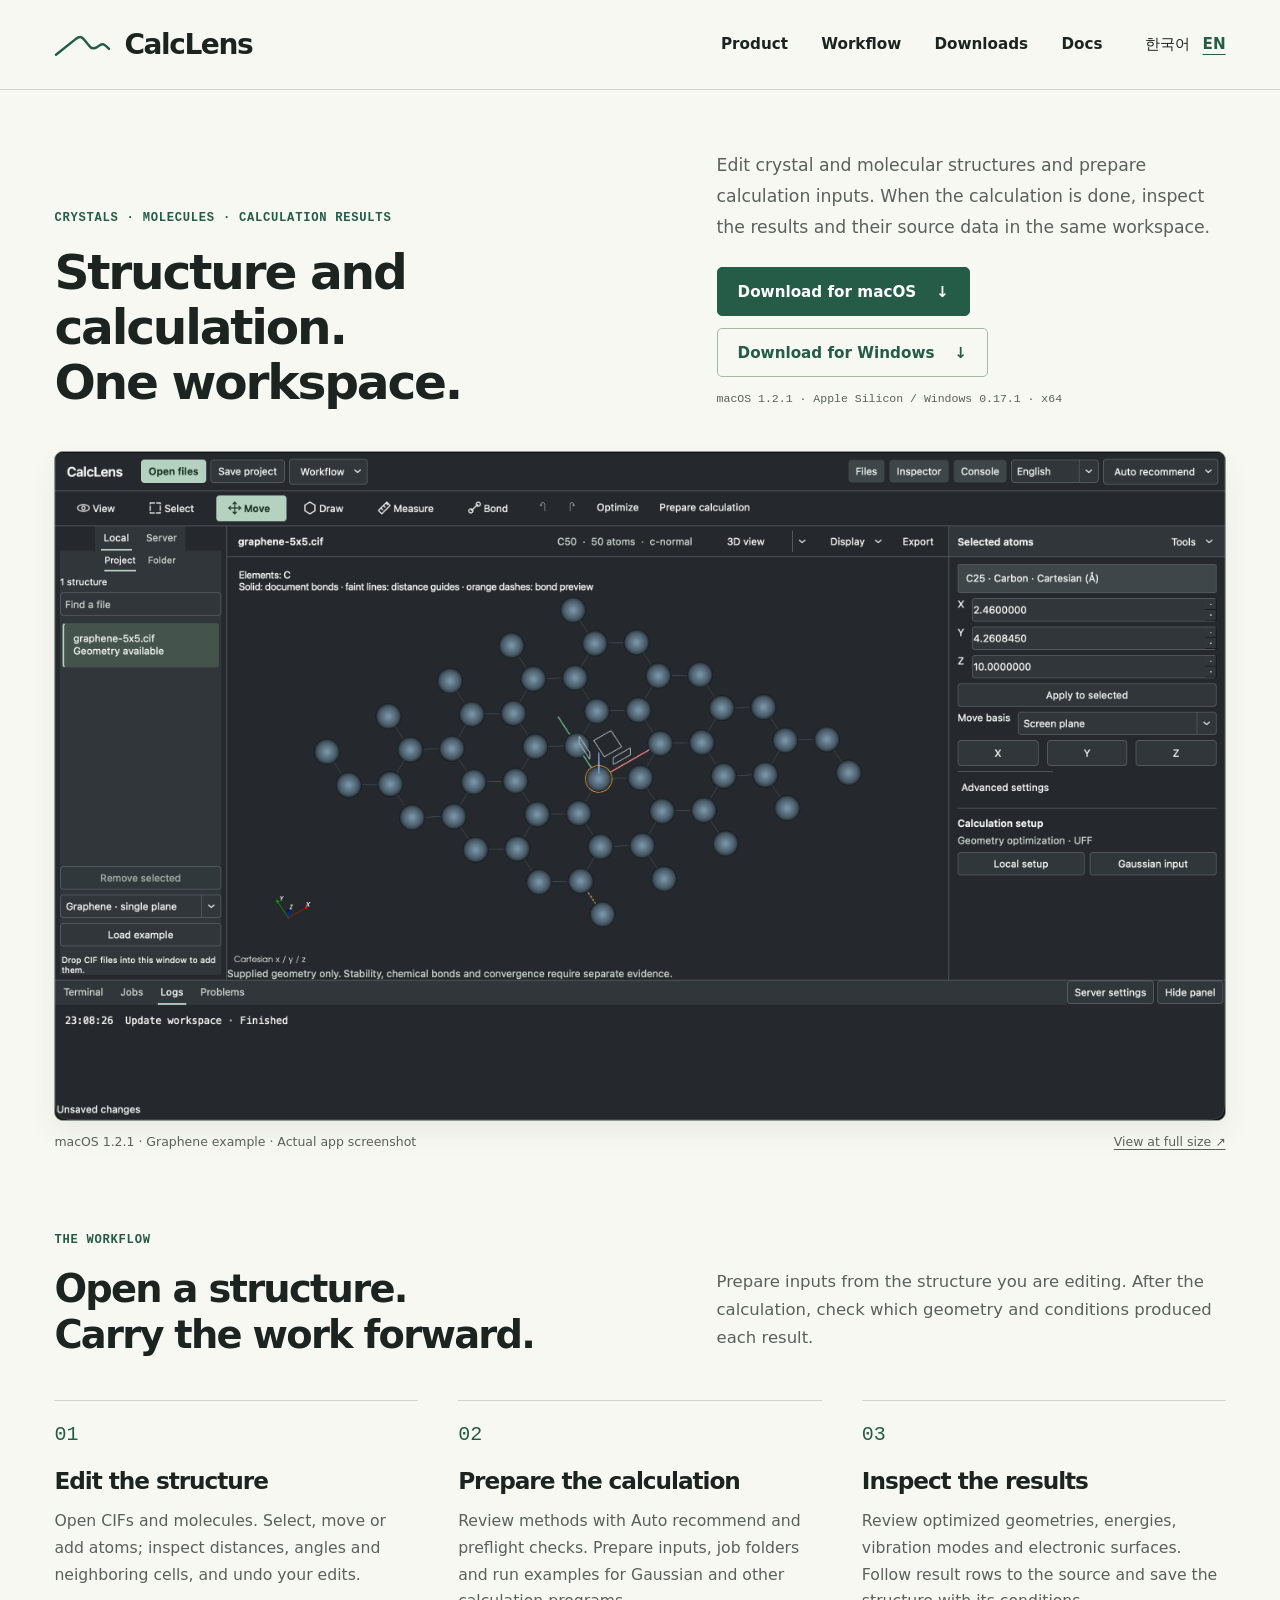
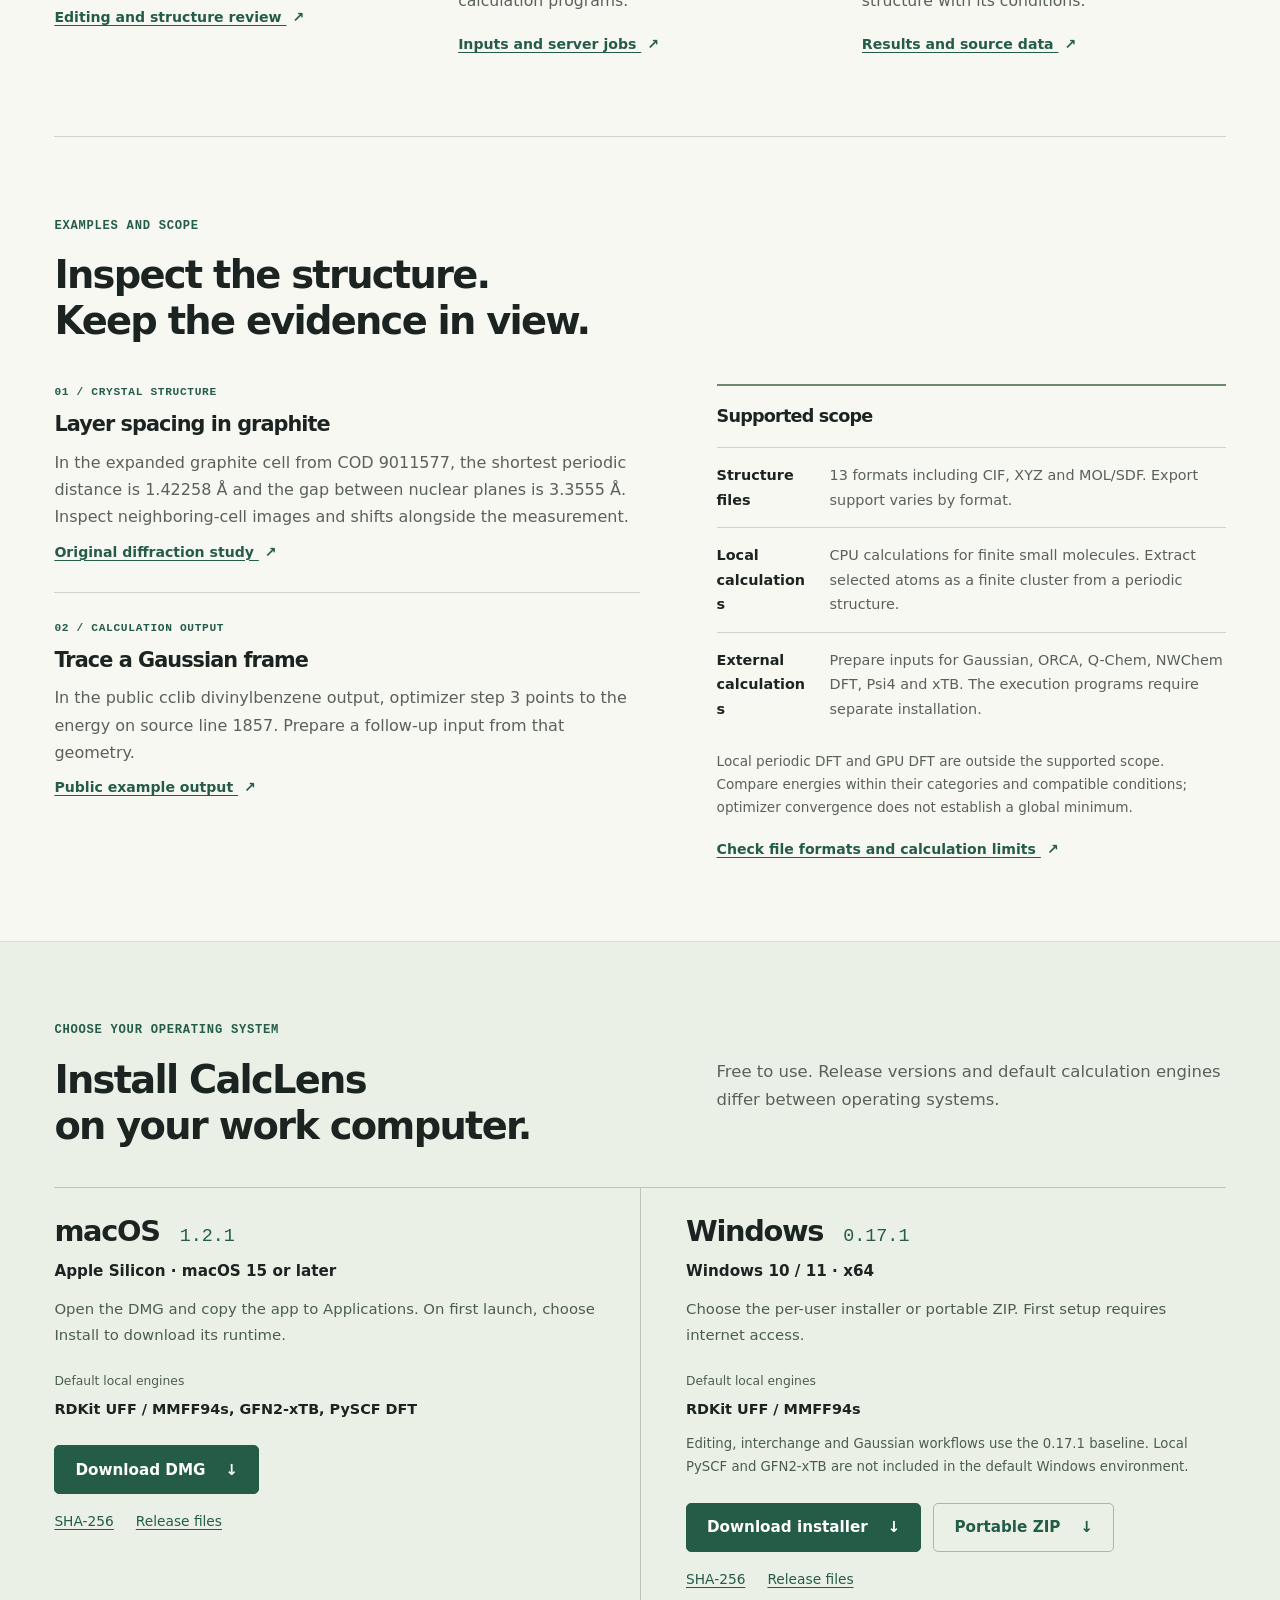
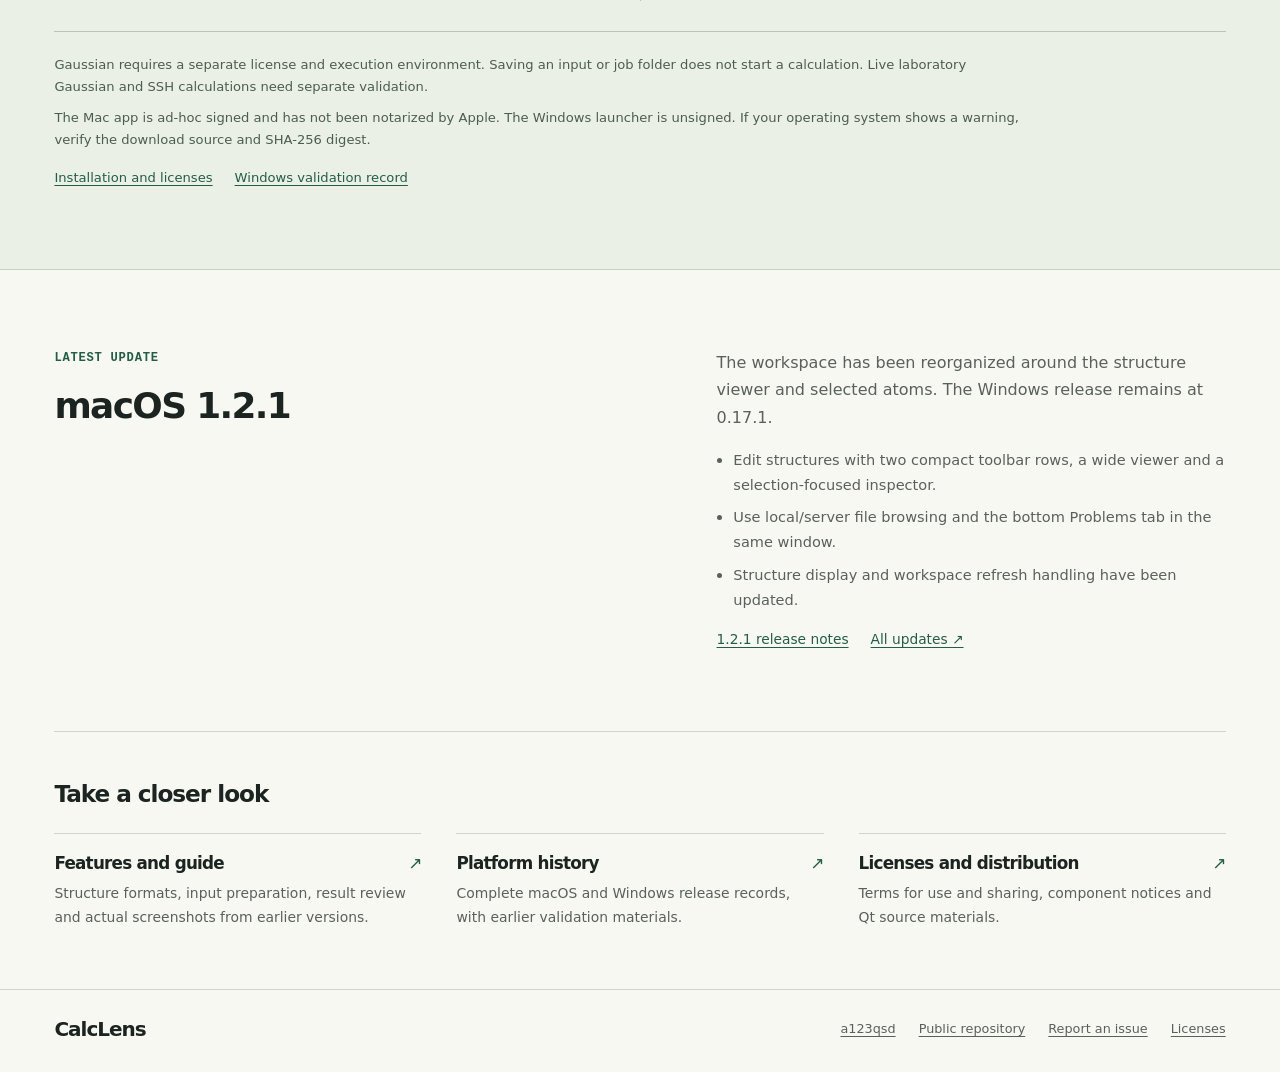
==== commit e116dfea: "Show the completed macOS 1.2.1 workbench and verified downloads" ====
--- a/en.html
+++ b/en.html
@@ -3,9 +3,9 @@
 <head>
 <meta charset="utf-8"><meta name="viewport" content="width=device-width,initial-scale=1">
 <meta name="theme-color" content="#f8f8f3"><meta name="description" content="Edit crystal and molecular structures, prepare calculation inputs and inspect the results. CalcLens downloads for macOS and Windows, supported workflows and actual app screenshots."><link rel="icon" href="data:,">
-<title>CalcLens · Structure and calculation in one workspace</title><link rel="stylesheet" href="site.css?v=1.2.0">
+<title>CalcLens · Structure and calculation in one workspace</title><link rel="stylesheet" href="site.css?v=1.2.1">
 <link rel="alternate" hreflang="ko" href="index.html"><link rel="alternate" hreflang="en" href="en.html">
-<script src="site.js?v=1.2.0" defer></script>
+<script src="site.js?v=1.2.1" defer></script>
 </head><body class="landing">
 <a class="skip" href="#content">Skip to content</a>
 <header class="mast"><div class="shell mast-inner">
@@ -16,8 +16,8 @@
 <main id="content">
 <section class="hero shell" id="product">
  <div class="hero-intro"><div><p class="eyebrow">Crystals · Molecules · Calculation results</p><h1>Structure and calculation.<br>One workspace.</h1></div>
- <div class="hero-copy"><p>Edit crystal and molecular structures and prepare calculation inputs. When the calculation is done, inspect the results and their source data in the same workspace.</p><div class="buttonrow"><a class="button" href="https://github.com/a123qsd/calclens-showcase/releases/download/v1.2.0/CalcLens-1.2.0-macOS-Apple-Silicon.dmg">Download for macOS <span aria-hidden="true">↓</span></a><a class="button secondary" href="https://github.com/a123qsd/calclens-showcase/releases/download/v0.17.1-windows.1/CalcLens-0.17.1-Windows-x64-Setup.exe">Download for Windows <span aria-hidden="true">↓</span></a></div><p class="hero-meta">macOS 1.2.0 · Apple Silicon / Windows 0.17.1 · x64</p></div></div>
- <figure class="product-shot"><a class="screen-link" href="assets/calclens-macos-1.2.0-en.png" aria-label="View at full size"><img width="2800" height="1600" src="assets/calclens-macos-1.2.0-en.png" alt="The actual CalcLens macOS 1.2.0 workspace, with project files, a central structure viewer, the inspector on the right and the log panel below." fetchpriority="high"></a><figcaption><span>macOS 1.2.0 · Graphene example · Actual app screenshot</span><a href="assets/calclens-macos-1.2.0-en.png">View at full size <span aria-hidden="true">↗</span></a></figcaption></figure>
+ <div class="hero-copy"><p>Edit crystal and molecular structures and prepare calculation inputs. When the calculation is done, inspect the results and their source data in the same workspace.</p><div class="buttonrow"><a class="button" href="https://github.com/a123qsd/calclens-showcase/releases/download/v1.2.1/CalcLens-1.2.1-macOS-Apple-Silicon.dmg">Download for macOS <span aria-hidden="true">↓</span></a><a class="button secondary" href="https://github.com/a123qsd/calclens-showcase/releases/download/v0.17.1-windows.1/CalcLens-0.17.1-Windows-x64-Setup.exe">Download for Windows <span aria-hidden="true">↓</span></a></div><p class="hero-meta">macOS 1.2.1 · Apple Silicon / Windows 0.17.1 · x64</p></div></div>
+ <figure class="product-shot"><a class="screen-link" href="assets/calclens-macos-1.2.1-en.png" aria-label="View at full size"><img width="2800" height="1600" src="assets/calclens-macos-1.2.1-en.png" alt="The actual CalcLens macOS 1.2.1 workspace, with Local/Server tabs on the left, a wide structure viewer, selected-atom coordinates and calculation setup on the right, and logs below." fetchpriority="high"></a><figcaption><span>macOS 1.2.1 · Graphene example · Actual app screenshot</span><a href="assets/calclens-macos-1.2.1-en.png">View at full size <span aria-hidden="true">↗</span></a></figcaption></figure>
 </section>
 <div class="shell">
 <section class="section workflow-section" id="workflows"><div class="section-head"><div><p class="eyebrow">The workflow</p><h2>Open a structure.<br>Carry the work forward.</h2></div><p class="section-intro">Prepare inputs from the structure you are editing. After the calculation, check which geometry and conditions produced each result.</p></div><div class="flow-grid"><article class="flow"><span class="step">01</span><h3>Edit the structure</h3><p>Open CIFs and molecules. Select, move or add atoms; inspect distances, angles and neighboring cells, and undo your edits.</p><a class="text-link" href="guide-en.html#features">Editing and structure review <span aria-hidden="true">↗</span></a></article>
@@ -27,11 +27,11 @@
 <article class="example"><p class="eyebrow">02 / Calculation output</p><h3>Trace a Gaussian frame</h3><p>In the public cclib divinylbenzene output, optimizer step 3 points to the energy on source line 1857. Prepare a follow-up input from that geometry.</p><a class="text-link" href="https://github.com/cclib/cclib/blob/0c6e08e0a0d04b308201666793030ef3b77b2973/data/Gaussian/basicGaussian16/dvb_gopt.out">Public example output <span aria-hidden="true">↗</span></a></article></div><aside class="support-scope"><h3>Supported scope</h3><dl><div><dt>Structure files</dt><dd>13 formats including CIF, XYZ and MOL/SDF. Export support varies by format.</dd></div><div><dt>Local calculations</dt><dd>CPU calculations for finite small molecules. Extract selected atoms as a finite cluster from a periodic structure.</dd></div><div><dt>External calculations</dt><dd>Prepare inputs for Gaussian, ORCA, Q-Chem, NWChem DFT, Psi4 and xTB. The execution programs require separate installation.</dd></div></dl><p class="fine">Local periodic DFT and GPU DFT are outside the supported scope. Compare energies within their categories and compatible conditions; optimizer convergence does not establish a global minimum.</p><a class="text-link" href="guide-en.html#geometry-formats">Check file formats and calculation limits <span aria-hidden="true">↗</span></a></aside></div></section>
 </div>
 <section class="download-section" id="downloads"><div class="shell"><div class="section-head"><div><p class="eyebrow">Choose your operating system</p><h2>Install CalcLens<br>on your work computer.</h2></div><p class="section-intro">Free to use. Release versions and default calculation engines differ between operating systems.</p></div>
-<div class="platforms"><article class="platform"><div class="platform-title"><h3>macOS</h3><span class="version">1.2.0</span></div><p class="system">Apple Silicon · macOS 15 or later</p><p>Open the DMG and copy the app to Applications. On first launch, choose Install to download its runtime.</p><dl class="engine-list"><dt>Default local engines</dt><dd>RDKit UFF / MMFF94s, GFN2-xTB, PySCF DFT</dd></dl><div class="buttonrow"><a class="button" href="https://github.com/a123qsd/calclens-showcase/releases/download/v1.2.0/CalcLens-1.2.0-macOS-Apple-Silicon.dmg">Download DMG <span aria-hidden="true">↓</span></a></div><div class="text-links"><a href="https://github.com/a123qsd/calclens-showcase/releases/download/v1.2.0/SHA256SUMS.txt">SHA-256</a><a href="https://github.com/a123qsd/calclens-showcase/releases/tag/v1.2.0">Release files</a></div></article>
+<div class="platforms"><article class="platform"><div class="platform-title"><h3>macOS</h3><span class="version">1.2.1</span></div><p class="system">Apple Silicon · macOS 15 or later</p><p>Open the DMG and copy the app to Applications. On first launch, choose Install to download its runtime.</p><dl class="engine-list"><dt>Default local engines</dt><dd>RDKit UFF / MMFF94s, GFN2-xTB, PySCF DFT</dd></dl><div class="buttonrow"><a class="button" href="https://github.com/a123qsd/calclens-showcase/releases/download/v1.2.1/CalcLens-1.2.1-macOS-Apple-Silicon.dmg">Download DMG <span aria-hidden="true">↓</span></a></div><div class="text-links"><a href="https://github.com/a123qsd/calclens-showcase/releases/download/v1.2.1/SHA256SUMS.txt">SHA-256</a><a href="https://github.com/a123qsd/calclens-showcase/releases/tag/v1.2.1">Release files</a></div></article>
 <article class="platform"><div class="platform-title"><h3>Windows</h3><span class="version">0.17.1</span></div><p class="system">Windows 10 / 11 · x64</p><p>Choose the per-user installer or portable ZIP. First setup requires internet access.</p><dl class="engine-list"><dt>Default local engines</dt><dd>RDKit UFF / MMFF94s</dd></dl><p class="platform-note">Editing, interchange and Gaussian workflows use the 0.17.1 baseline. Local PySCF and GFN2-xTB are not included in the default Windows environment.</p><div class="buttonrow"><a class="button" href="https://github.com/a123qsd/calclens-showcase/releases/download/v0.17.1-windows.1/CalcLens-0.17.1-Windows-x64-Setup.exe">Download installer <span aria-hidden="true">↓</span></a><a class="button secondary" href="https://github.com/a123qsd/calclens-showcase/releases/download/v0.17.1-windows.1/CalcLens-0.17.1-Windows-x64.zip">Portable ZIP <span aria-hidden="true">↓</span></a></div><div class="text-links"><a href="https://github.com/a123qsd/calclens-showcase/releases/download/v0.17.1-windows.1/SHA256SUMS-Windows.txt">SHA-256</a><a href="https://github.com/a123qsd/calclens-showcase/releases/tag/v0.17.1-windows.1">Release files</a></div></article></div>
 <div class="download-notes"><p>Gaussian requires a separate license and execution environment. Saving an input or job folder does not start a calculation. Live laboratory Gaussian and SSH calculations need separate validation.</p><p>The Mac app is ad-hoc signed and has not been notarized by Apple. The Windows launcher is unsigned. If your operating system shows a warning, verify the download source and SHA-256 digest.</p><div class="text-links"><a href="licenses-en.html">Installation and licenses</a><a href="https://github.com/a123qsd/calclens-showcase/releases/download/v0.17.1-windows.1/Windows-verification.json">Windows validation record</a></div></div>
 </div></section>
-<div class="shell"><section class="section latest-section" id="history"><div><p class="eyebrow">Latest update</p><h2>macOS 1.2.0</h2></div><div class="latest-copy"><p>The workspace for structure editing and calculation preparation has been reorganized. The Windows release remains at 0.17.1.</p><ul><li>Project files, the structure viewer, the inspector and a collapsible terminal share one workspace.</li><li>View, Select, Move, Draw and Measure modes are distinguished, with updated state handling for direct manipulation.</li></ul><div class="text-links"><a href="https://github.com/a123qsd/calclens-showcase/releases/tag/v1.2.0">1.2.0 release notes</a><a href="history-en.html">All updates <span aria-hidden="true">↗</span></a></div></div></section>
+<div class="shell"><section class="section latest-section" id="history"><div><p class="eyebrow">Latest update</p><h2>macOS 1.2.1</h2></div><div class="latest-copy"><p>The workspace has been reorganized around the structure viewer and selected atoms. The Windows release remains at 0.17.1.</p><ul><li>Edit structures with two compact toolbar rows, a wide viewer and a selection-focused inspector.</li><li>Use local/server file browsing and the bottom Problems tab in the same window.</li><li>Structure display and workspace refresh handling have been updated.</li></ul><div class="text-links"><a href="https://github.com/a123qsd/calclens-showcase/releases/tag/v1.2.1">1.2.1 release notes</a><a href="history-en.html">All updates <span aria-hidden="true">↗</span></a></div></div></section>
 <section class="section resource-section" id="docs"><h2>Take a closer look</h2><div class="resource-grid"><a class="resource" href="guide-en.html"><h3>Features and guide<span aria-hidden="true">↗</span></h3><p>Structure formats, input preparation, result review and actual screenshots from earlier versions.</p></a><a class="resource" href="history-en.html"><h3>Platform history<span aria-hidden="true">↗</span></h3><p>Complete macOS and Windows release records, with earlier validation materials.</p></a><a class="resource" href="licenses-en.html"><h3>Licenses and distribution<span aria-hidden="true">↗</span></h3><p>Terms for use and sharing, component notices and Qt source materials.</p></a></div></section></div>
 </main>
 <footer class="footer"><div class="shell footer-inner"><a class="brand" href="en.html">CalcLens</a><div><a href="https://github.com/a123qsd">a123qsd</a><a href="https://github.com/a123qsd/calclens-showcase">Public repository</a><a href="https://github.com/a123qsd/calclens-showcase/issues">Report an issue</a><a href="licenses-en.html">Licenses</a></div></div></footer>
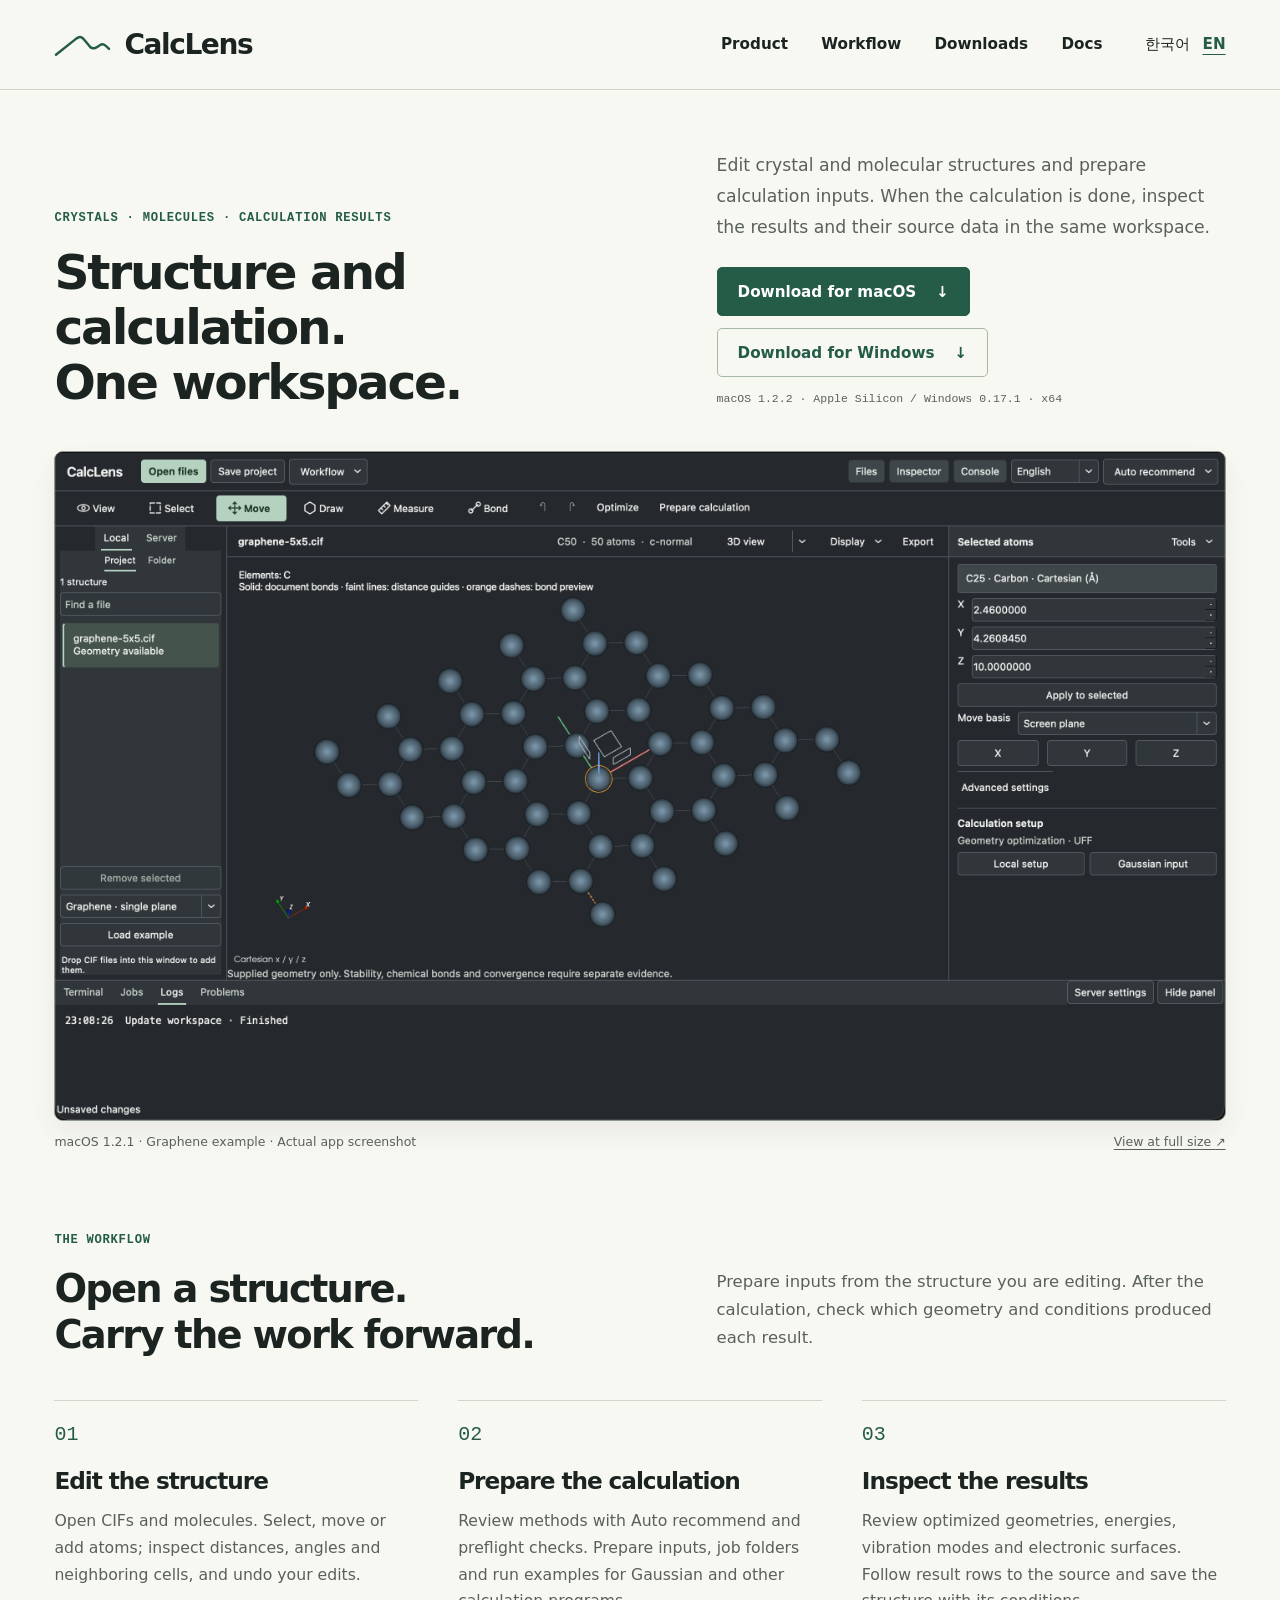
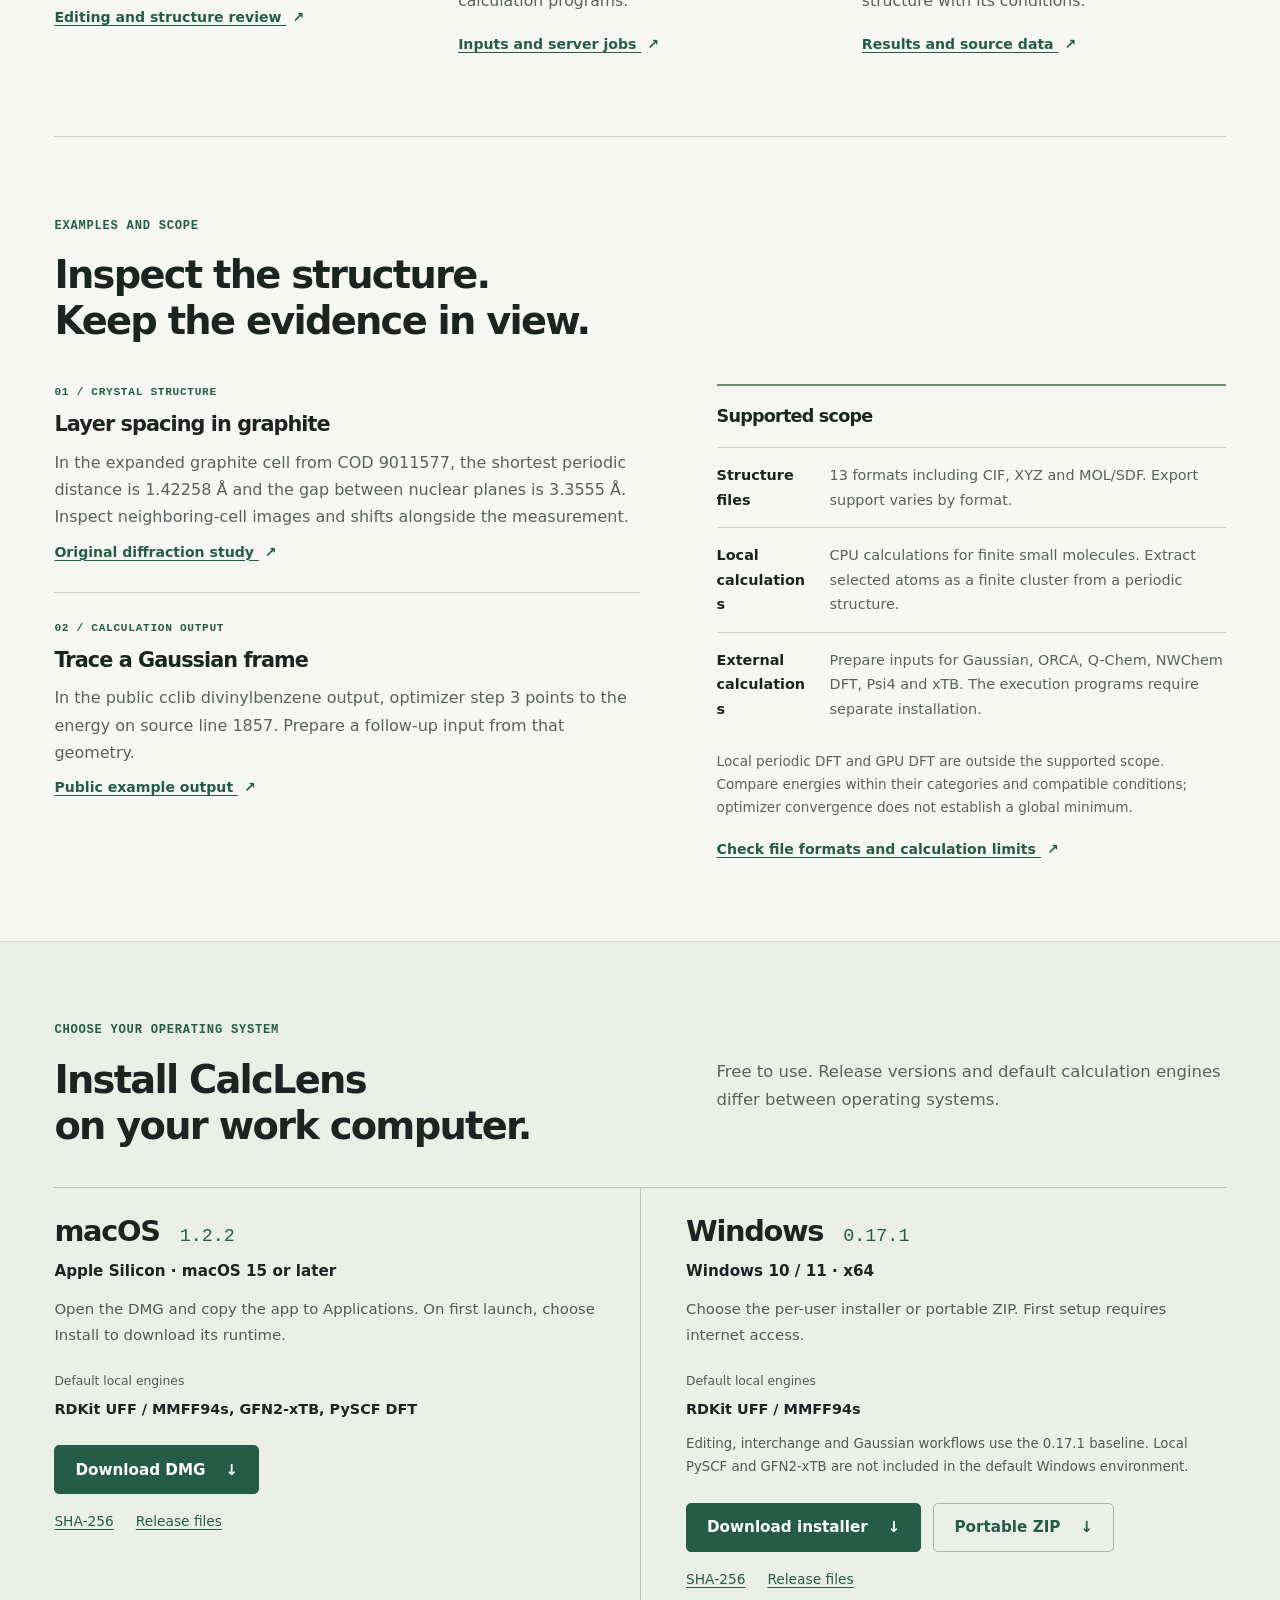
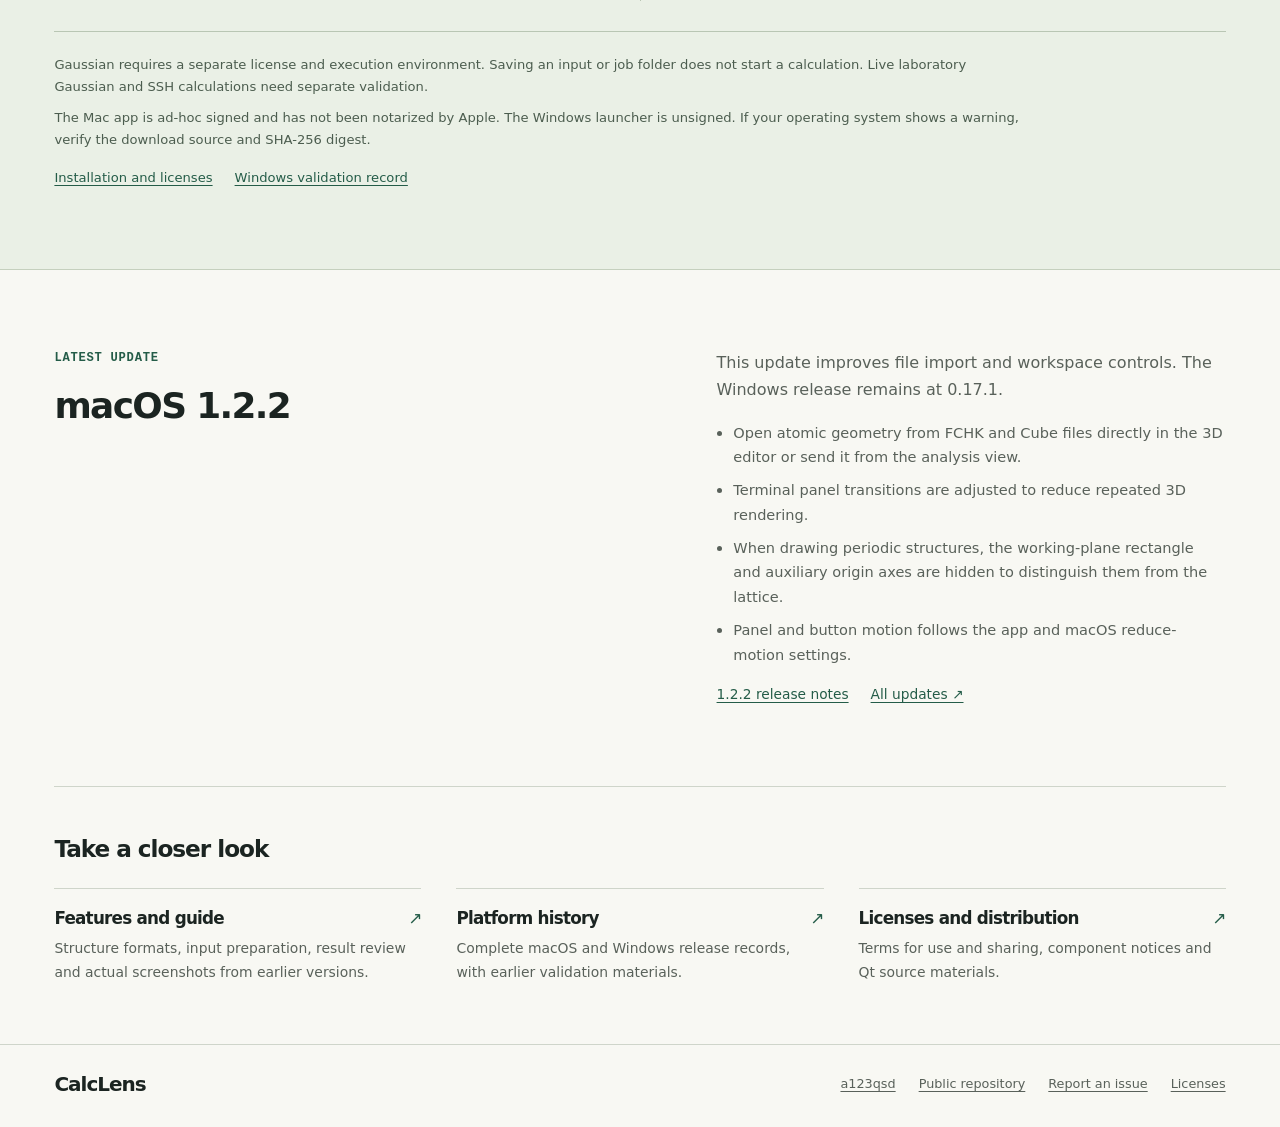
==== commit c223af13: "Publish Mac 1.2.2 import and interface improvements on bilingual site" ====
--- a/en.html
+++ b/en.html
@@ -16,7 +16,7 @@
 <main id="content">
 <section class="hero shell" id="product">
  <div class="hero-intro"><div><p class="eyebrow">Crystals · Molecules · Calculation results</p><h1>Structure and calculation.<br>One workspace.</h1></div>
- <div class="hero-copy"><p>Edit crystal and molecular structures and prepare calculation inputs. When the calculation is done, inspect the results and their source data in the same workspace.</p><div class="buttonrow"><a class="button" href="https://github.com/a123qsd/calclens-showcase/releases/download/v1.2.1/CalcLens-1.2.1-macOS-Apple-Silicon.dmg">Download for macOS <span aria-hidden="true">↓</span></a><a class="button secondary" href="https://github.com/a123qsd/calclens-showcase/releases/download/v0.17.1-windows.1/CalcLens-0.17.1-Windows-x64-Setup.exe">Download for Windows <span aria-hidden="true">↓</span></a></div><p class="hero-meta">macOS 1.2.1 · Apple Silicon / Windows 0.17.1 · x64</p></div></div>
+ <div class="hero-copy"><p>Edit crystal and molecular structures and prepare calculation inputs. When the calculation is done, inspect the results and their source data in the same workspace.</p><div class="buttonrow"><a class="button" href="https://github.com/a123qsd/calclens-showcase/releases/download/v1.2.2/CalcLens-1.2.2-macOS-Apple-Silicon.dmg">Download for macOS <span aria-hidden="true">↓</span></a><a class="button secondary" href="https://github.com/a123qsd/calclens-showcase/releases/download/v0.17.1-windows.1/CalcLens-0.17.1-Windows-x64-Setup.exe">Download for Windows <span aria-hidden="true">↓</span></a></div><p class="hero-meta">macOS 1.2.2 · Apple Silicon / Windows 0.17.1 · x64</p></div></div>
  <figure class="product-shot"><a class="screen-link" href="assets/calclens-macos-1.2.1-en.png" aria-label="View at full size"><img width="2800" height="1600" src="assets/calclens-macos-1.2.1-en.png" alt="The actual CalcLens macOS 1.2.1 workspace, with Local/Server tabs on the left, a wide structure viewer, selected-atom coordinates and calculation setup on the right, and logs below." fetchpriority="high"></a><figcaption><span>macOS 1.2.1 · Graphene example · Actual app screenshot</span><a href="assets/calclens-macos-1.2.1-en.png">View at full size <span aria-hidden="true">↗</span></a></figcaption></figure>
 </section>
 <div class="shell">
@@ -27,11 +27,11 @@
 <article class="example"><p class="eyebrow">02 / Calculation output</p><h3>Trace a Gaussian frame</h3><p>In the public cclib divinylbenzene output, optimizer step 3 points to the energy on source line 1857. Prepare a follow-up input from that geometry.</p><a class="text-link" href="https://github.com/cclib/cclib/blob/0c6e08e0a0d04b308201666793030ef3b77b2973/data/Gaussian/basicGaussian16/dvb_gopt.out">Public example output <span aria-hidden="true">↗</span></a></article></div><aside class="support-scope"><h3>Supported scope</h3><dl><div><dt>Structure files</dt><dd>13 formats including CIF, XYZ and MOL/SDF. Export support varies by format.</dd></div><div><dt>Local calculations</dt><dd>CPU calculations for finite small molecules. Extract selected atoms as a finite cluster from a periodic structure.</dd></div><div><dt>External calculations</dt><dd>Prepare inputs for Gaussian, ORCA, Q-Chem, NWChem DFT, Psi4 and xTB. The execution programs require separate installation.</dd></div></dl><p class="fine">Local periodic DFT and GPU DFT are outside the supported scope. Compare energies within their categories and compatible conditions; optimizer convergence does not establish a global minimum.</p><a class="text-link" href="guide-en.html#geometry-formats">Check file formats and calculation limits <span aria-hidden="true">↗</span></a></aside></div></section>
 </div>
 <section class="download-section" id="downloads"><div class="shell"><div class="section-head"><div><p class="eyebrow">Choose your operating system</p><h2>Install CalcLens<br>on your work computer.</h2></div><p class="section-intro">Free to use. Release versions and default calculation engines differ between operating systems.</p></div>
-<div class="platforms"><article class="platform"><div class="platform-title"><h3>macOS</h3><span class="version">1.2.1</span></div><p class="system">Apple Silicon · macOS 15 or later</p><p>Open the DMG and copy the app to Applications. On first launch, choose Install to download its runtime.</p><dl class="engine-list"><dt>Default local engines</dt><dd>RDKit UFF / MMFF94s, GFN2-xTB, PySCF DFT</dd></dl><div class="buttonrow"><a class="button" href="https://github.com/a123qsd/calclens-showcase/releases/download/v1.2.1/CalcLens-1.2.1-macOS-Apple-Silicon.dmg">Download DMG <span aria-hidden="true">↓</span></a></div><div class="text-links"><a href="https://github.com/a123qsd/calclens-showcase/releases/download/v1.2.1/SHA256SUMS.txt">SHA-256</a><a href="https://github.com/a123qsd/calclens-showcase/releases/tag/v1.2.1">Release files</a></div></article>
+<div class="platforms"><article class="platform"><div class="platform-title"><h3>macOS</h3><span class="version">1.2.2</span></div><p class="system">Apple Silicon · macOS 15 or later</p><p>Open the DMG and copy the app to Applications. On first launch, choose Install to download its runtime.</p><dl class="engine-list"><dt>Default local engines</dt><dd>RDKit UFF / MMFF94s, GFN2-xTB, PySCF DFT</dd></dl><div class="buttonrow"><a class="button" href="https://github.com/a123qsd/calclens-showcase/releases/download/v1.2.2/CalcLens-1.2.2-macOS-Apple-Silicon.dmg">Download DMG <span aria-hidden="true">↓</span></a></div><div class="text-links"><a href="https://github.com/a123qsd/calclens-showcase/releases/download/v1.2.2/SHA256SUMS.txt">SHA-256</a><a href="https://github.com/a123qsd/calclens-showcase/releases/tag/v1.2.2">Release files</a></div></article>
 <article class="platform"><div class="platform-title"><h3>Windows</h3><span class="version">0.17.1</span></div><p class="system">Windows 10 / 11 · x64</p><p>Choose the per-user installer or portable ZIP. First setup requires internet access.</p><dl class="engine-list"><dt>Default local engines</dt><dd>RDKit UFF / MMFF94s</dd></dl><p class="platform-note">Editing, interchange and Gaussian workflows use the 0.17.1 baseline. Local PySCF and GFN2-xTB are not included in the default Windows environment.</p><div class="buttonrow"><a class="button" href="https://github.com/a123qsd/calclens-showcase/releases/download/v0.17.1-windows.1/CalcLens-0.17.1-Windows-x64-Setup.exe">Download installer <span aria-hidden="true">↓</span></a><a class="button secondary" href="https://github.com/a123qsd/calclens-showcase/releases/download/v0.17.1-windows.1/CalcLens-0.17.1-Windows-x64.zip">Portable ZIP <span aria-hidden="true">↓</span></a></div><div class="text-links"><a href="https://github.com/a123qsd/calclens-showcase/releases/download/v0.17.1-windows.1/SHA256SUMS-Windows.txt">SHA-256</a><a href="https://github.com/a123qsd/calclens-showcase/releases/tag/v0.17.1-windows.1">Release files</a></div></article></div>
 <div class="download-notes"><p>Gaussian requires a separate license and execution environment. Saving an input or job folder does not start a calculation. Live laboratory Gaussian and SSH calculations need separate validation.</p><p>The Mac app is ad-hoc signed and has not been notarized by Apple. The Windows launcher is unsigned. If your operating system shows a warning, verify the download source and SHA-256 digest.</p><div class="text-links"><a href="licenses-en.html">Installation and licenses</a><a href="https://github.com/a123qsd/calclens-showcase/releases/download/v0.17.1-windows.1/Windows-verification.json">Windows validation record</a></div></div>
 </div></section>
-<div class="shell"><section class="section latest-section" id="history"><div><p class="eyebrow">Latest update</p><h2>macOS 1.2.1</h2></div><div class="latest-copy"><p>The workspace has been reorganized around the structure viewer and selected atoms. The Windows release remains at 0.17.1.</p><ul><li>Edit structures with two compact toolbar rows, a wide viewer and a selection-focused inspector.</li><li>Use local/server file browsing and the bottom Problems tab in the same window.</li><li>Structure display and workspace refresh handling have been updated.</li></ul><div class="text-links"><a href="https://github.com/a123qsd/calclens-showcase/releases/tag/v1.2.1">1.2.1 release notes</a><a href="history-en.html">All updates <span aria-hidden="true">↗</span></a></div></div></section>
+<div class="shell"><section class="section latest-section" id="history"><div><p class="eyebrow">Latest update</p><h2>macOS 1.2.2</h2></div><div class="latest-copy"><p>This update improves file import and workspace controls. The Windows release remains at 0.17.1.</p><ul><li>Open atomic geometry from FCHK and Cube files directly in the 3D editor or send it from the analysis view.</li><li>Terminal panel transitions are adjusted to reduce repeated 3D rendering.</li><li>When drawing periodic structures, the working-plane rectangle and auxiliary origin axes are hidden to distinguish them from the lattice.</li><li>Panel and button motion follows the app and macOS reduce-motion settings.</li></ul><div class="text-links"><a href="https://github.com/a123qsd/calclens-showcase/releases/tag/v1.2.2">1.2.2 release notes</a><a href="history-en.html">All updates <span aria-hidden="true">↗</span></a></div></div></section>
 <section class="section resource-section" id="docs"><h2>Take a closer look</h2><div class="resource-grid"><a class="resource" href="guide-en.html"><h3>Features and guide<span aria-hidden="true">↗</span></h3><p>Structure formats, input preparation, result review and actual screenshots from earlier versions.</p></a><a class="resource" href="history-en.html"><h3>Platform history<span aria-hidden="true">↗</span></h3><p>Complete macOS and Windows release records, with earlier validation materials.</p></a><a class="resource" href="licenses-en.html"><h3>Licenses and distribution<span aria-hidden="true">↗</span></h3><p>Terms for use and sharing, component notices and Qt source materials.</p></a></div></section></div>
 </main>
 <footer class="footer"><div class="shell footer-inner"><a class="brand" href="en.html">CalcLens</a><div><a href="https://github.com/a123qsd">a123qsd</a><a href="https://github.com/a123qsd/calclens-showcase">Public repository</a><a href="https://github.com/a123qsd/calclens-showcase/issues">Report an issue</a><a href="licenses-en.html">Licenses</a></div></div></footer>
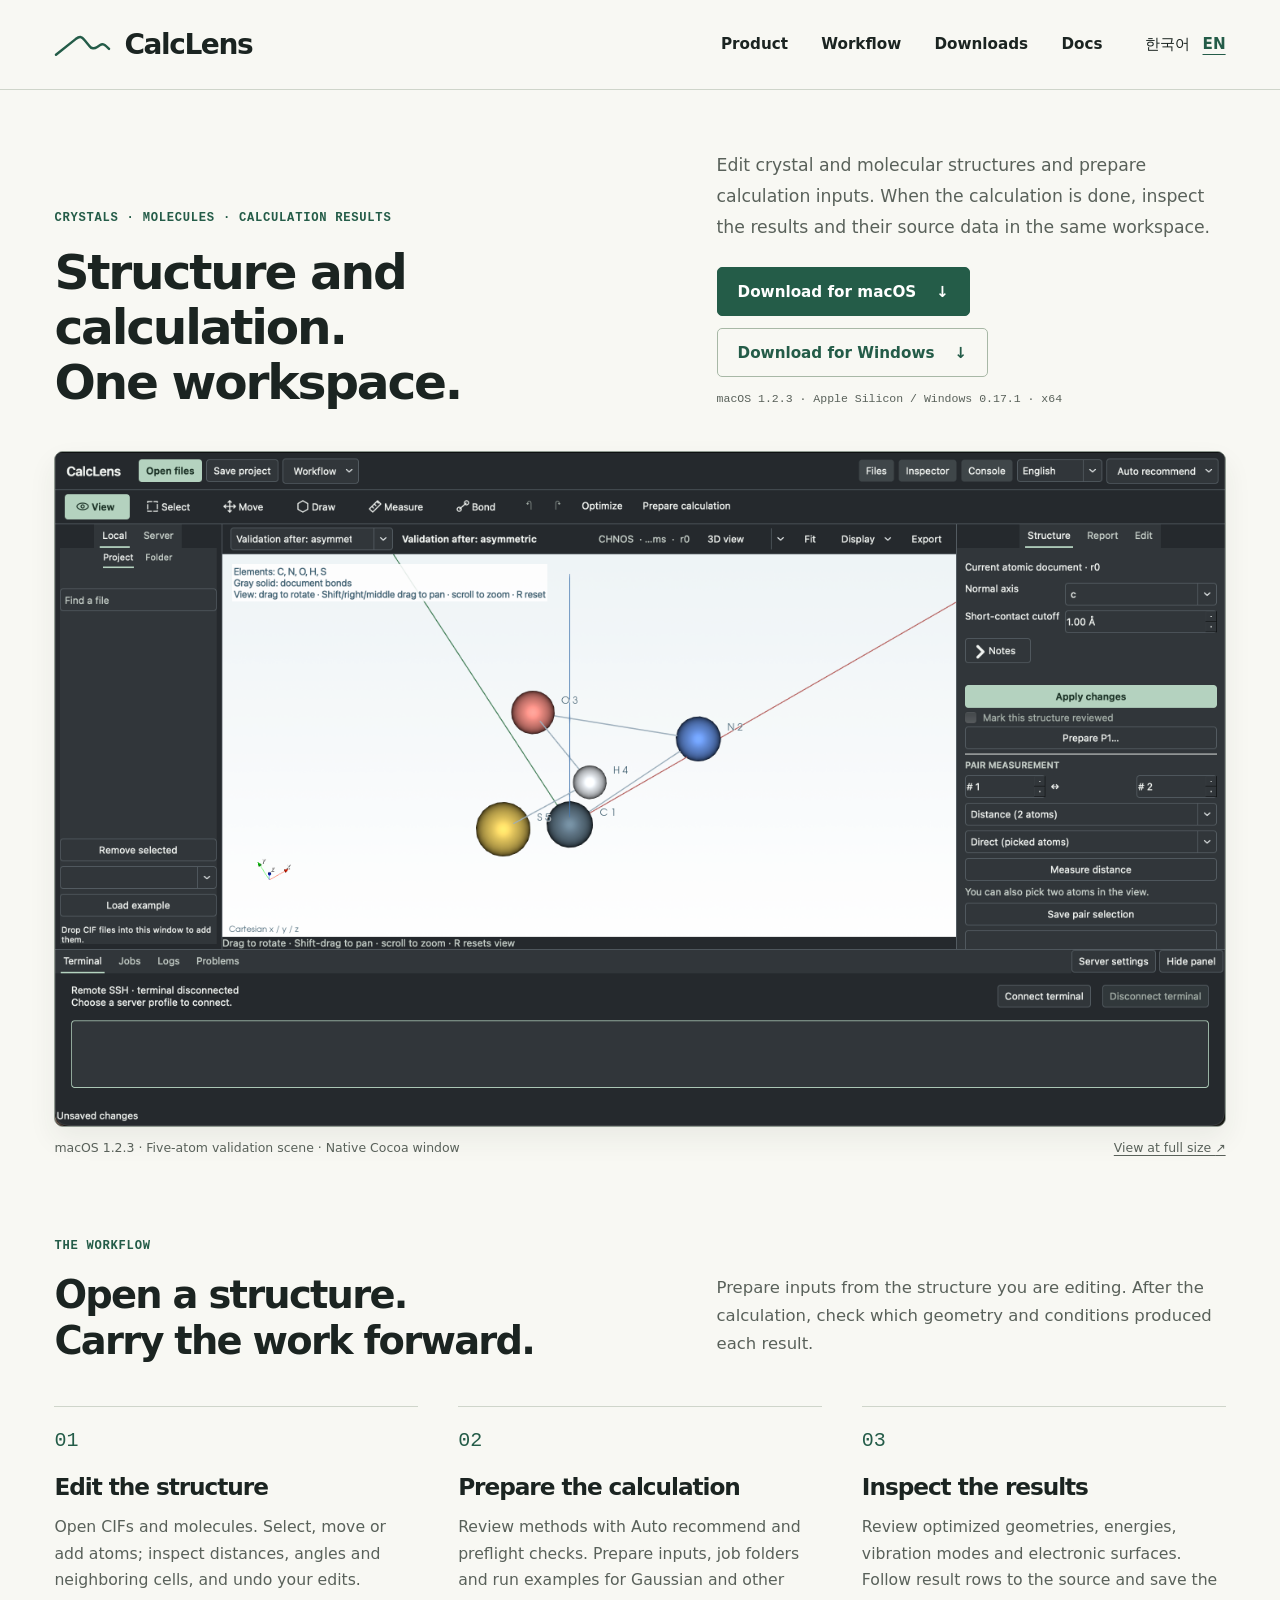
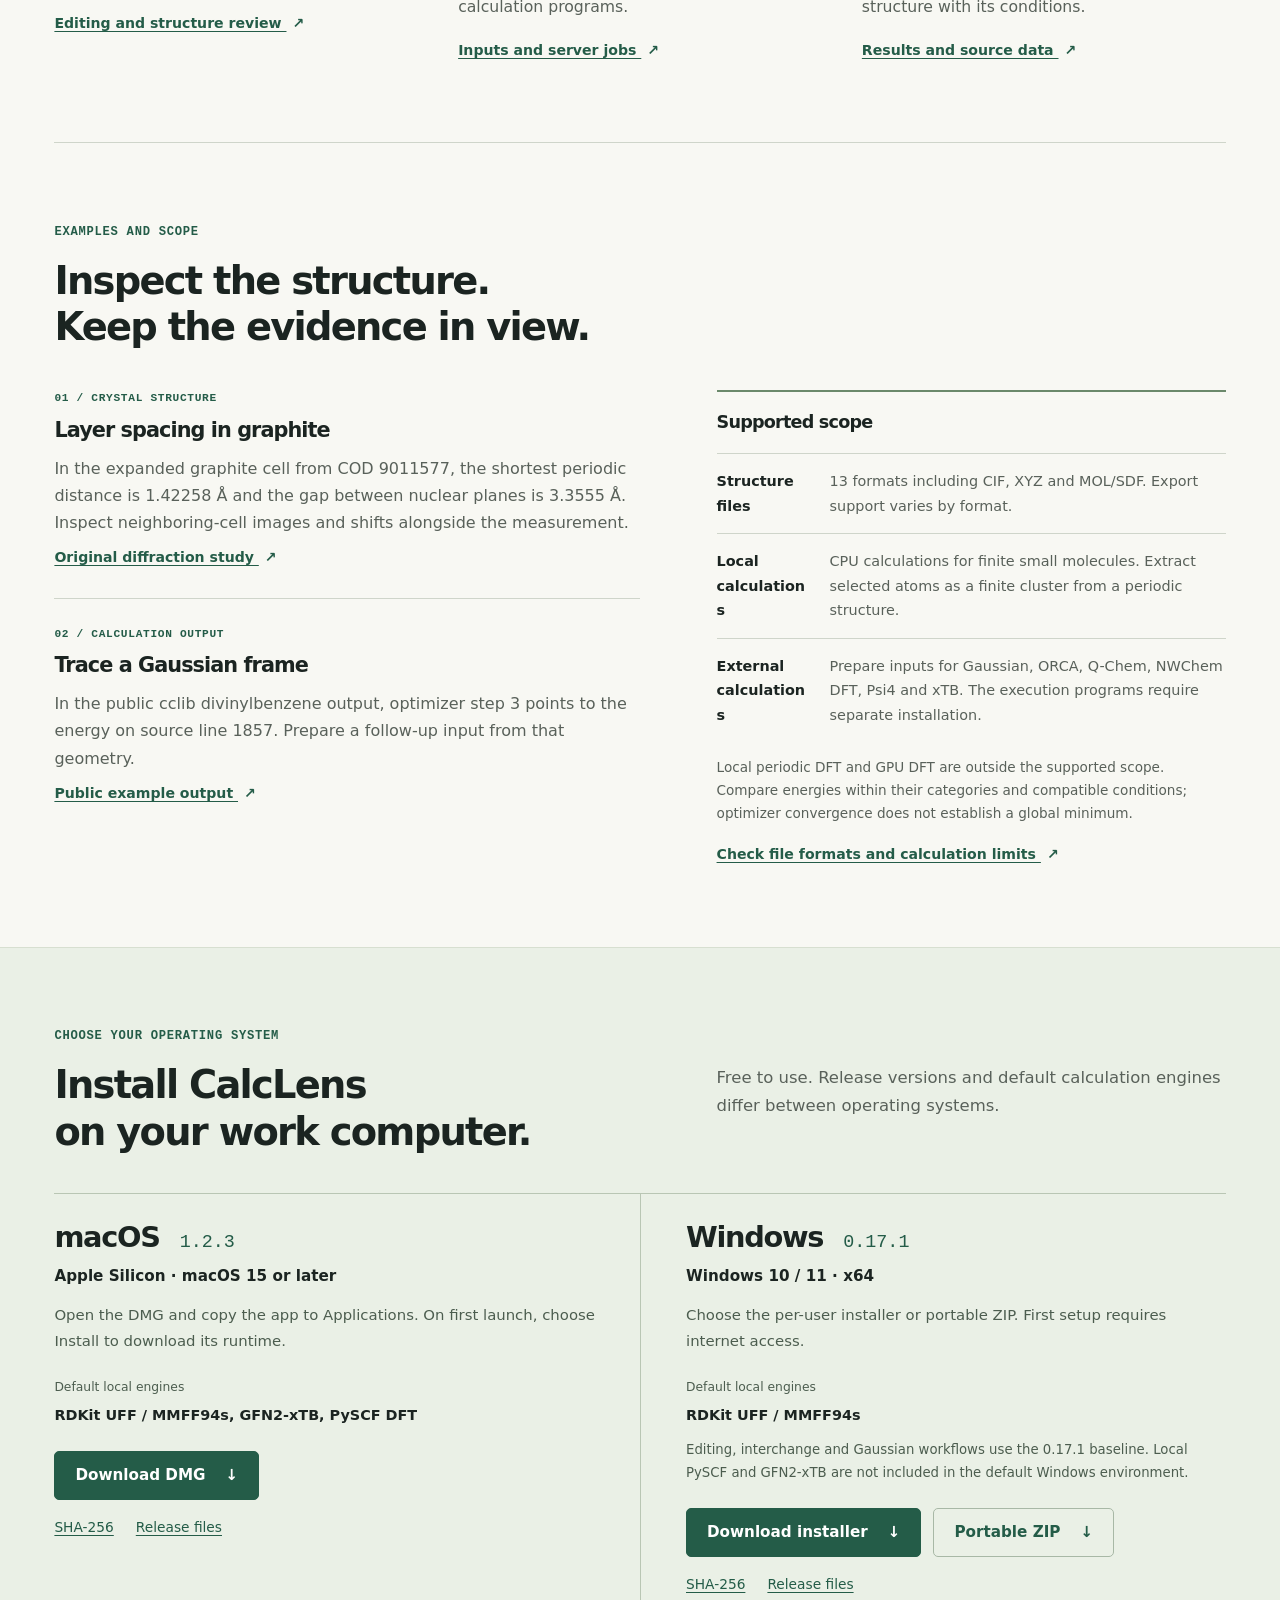
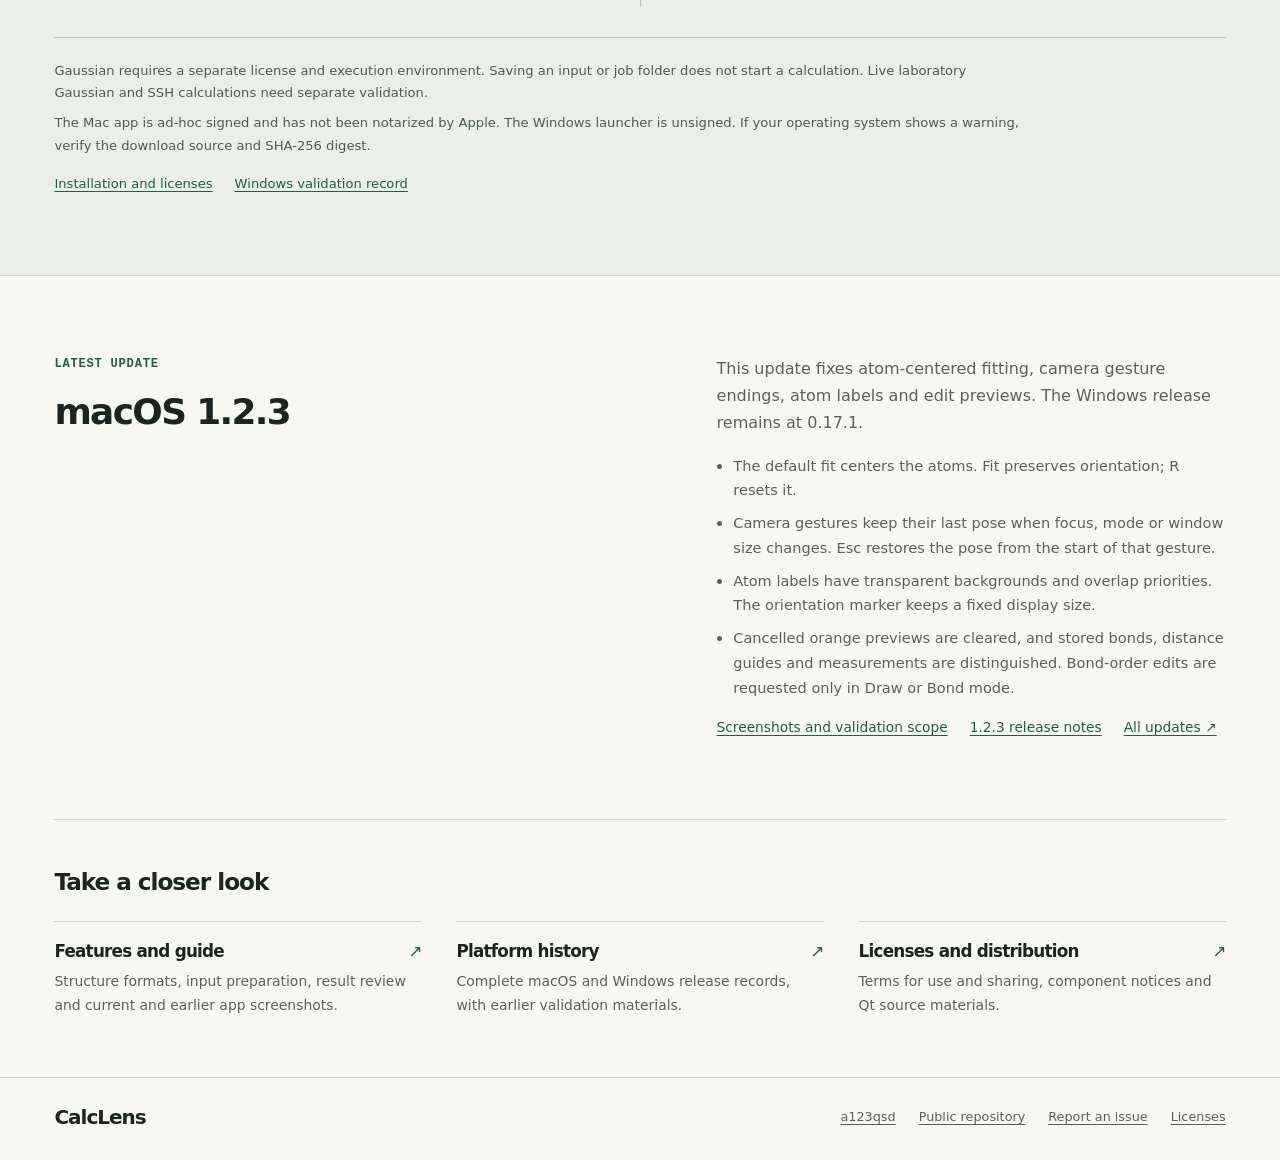
==== commit ad30487a: "Publish macOS 1.2.3 viewport guidance and actual comparison captures" ====
--- a/en.html
+++ b/en.html
@@ -3,7 +3,7 @@
 <head>
 <meta charset="utf-8"><meta name="viewport" content="width=device-width,initial-scale=1">
 <meta name="theme-color" content="#f8f8f3"><meta name="description" content="Edit crystal and molecular structures, prepare calculation inputs and inspect the results. CalcLens downloads for macOS and Windows, supported workflows and actual app screenshots."><link rel="icon" href="data:,">
-<title>CalcLens · Structure and calculation in one workspace</title><link rel="stylesheet" href="site.css?v=1.2.1">
+<title>CalcLens · Structure and calculation in one workspace</title><link rel="stylesheet" href="site.css?v=1.2.3">
 <link rel="alternate" hreflang="ko" href="index.html"><link rel="alternate" hreflang="en" href="en.html">
 <script src="site.js?v=1.2.1" defer></script>
 </head><body class="landing">
@@ -16,8 +16,8 @@
 <main id="content">
 <section class="hero shell" id="product">
  <div class="hero-intro"><div><p class="eyebrow">Crystals · Molecules · Calculation results</p><h1>Structure and calculation.<br>One workspace.</h1></div>
- <div class="hero-copy"><p>Edit crystal and molecular structures and prepare calculation inputs. When the calculation is done, inspect the results and their source data in the same workspace.</p><div class="buttonrow"><a class="button" href="https://github.com/a123qsd/calclens-showcase/releases/download/v1.2.2/CalcLens-1.2.2-macOS-Apple-Silicon.dmg">Download for macOS <span aria-hidden="true">↓</span></a><a class="button secondary" href="https://github.com/a123qsd/calclens-showcase/releases/download/v0.17.1-windows.1/CalcLens-0.17.1-Windows-x64-Setup.exe">Download for Windows <span aria-hidden="true">↓</span></a></div><p class="hero-meta">macOS 1.2.2 · Apple Silicon / Windows 0.17.1 · x64</p></div></div>
- <figure class="product-shot"><a class="screen-link" href="assets/calclens-macos-1.2.1-en.png" aria-label="View at full size"><img width="2800" height="1600" src="assets/calclens-macos-1.2.1-en.png" alt="The actual CalcLens macOS 1.2.1 workspace, with Local/Server tabs on the left, a wide structure viewer, selected-atom coordinates and calculation setup on the right, and logs below." fetchpriority="high"></a><figcaption><span>macOS 1.2.1 · Graphene example · Actual app screenshot</span><a href="assets/calclens-macos-1.2.1-en.png">View at full size <span aria-hidden="true">↗</span></a></figcaption></figure>
+ <div class="hero-copy"><p>Edit crystal and molecular structures and prepare calculation inputs. When the calculation is done, inspect the results and their source data in the same workspace.</p><div class="buttonrow"><a class="button" href="https://github.com/a123qsd/calclens-showcase/releases/download/v1.2.3/CalcLens-1.2.3-macOS-Apple-Silicon.dmg">Download for macOS <span aria-hidden="true">↓</span></a><a class="button secondary" href="https://github.com/a123qsd/calclens-showcase/releases/download/v0.17.1-windows.1/CalcLens-0.17.1-Windows-x64-Setup.exe">Download for Windows <span aria-hidden="true">↓</span></a></div><p class="hero-meta">macOS 1.2.3 · Apple Silicon / Windows 0.17.1 · x64</p></div></div>
+ <figure class="product-shot"><a class="screen-link" href="assets/calclens-macos-1.2.3.png" aria-label="View at full size"><img width="2880" height="1660" src="assets/calclens-macos-1.2.3.png" alt="The actual CalcLens macOS 1.2.3 Cocoa window, showing an atom-centered fit and labels for a five-atom validation scene in the English interface." fetchpriority="high"></a><figcaption><span>macOS 1.2.3 · Five-atom validation scene · Native Cocoa window</span><a href="assets/calclens-macos-1.2.3.png">View at full size <span aria-hidden="true">↗</span></a></figcaption></figure>
 </section>
 <div class="shell">
 <section class="section workflow-section" id="workflows"><div class="section-head"><div><p class="eyebrow">The workflow</p><h2>Open a structure.<br>Carry the work forward.</h2></div><p class="section-intro">Prepare inputs from the structure you are editing. After the calculation, check which geometry and conditions produced each result.</p></div><div class="flow-grid"><article class="flow"><span class="step">01</span><h3>Edit the structure</h3><p>Open CIFs and molecules. Select, move or add atoms; inspect distances, angles and neighboring cells, and undo your edits.</p><a class="text-link" href="guide-en.html#features">Editing and structure review <span aria-hidden="true">↗</span></a></article>
@@ -27,12 +27,12 @@
 <article class="example"><p class="eyebrow">02 / Calculation output</p><h3>Trace a Gaussian frame</h3><p>In the public cclib divinylbenzene output, optimizer step 3 points to the energy on source line 1857. Prepare a follow-up input from that geometry.</p><a class="text-link" href="https://github.com/cclib/cclib/blob/0c6e08e0a0d04b308201666793030ef3b77b2973/data/Gaussian/basicGaussian16/dvb_gopt.out">Public example output <span aria-hidden="true">↗</span></a></article></div><aside class="support-scope"><h3>Supported scope</h3><dl><div><dt>Structure files</dt><dd>13 formats including CIF, XYZ and MOL/SDF. Export support varies by format.</dd></div><div><dt>Local calculations</dt><dd>CPU calculations for finite small molecules. Extract selected atoms as a finite cluster from a periodic structure.</dd></div><div><dt>External calculations</dt><dd>Prepare inputs for Gaussian, ORCA, Q-Chem, NWChem DFT, Psi4 and xTB. The execution programs require separate installation.</dd></div></dl><p class="fine">Local periodic DFT and GPU DFT are outside the supported scope. Compare energies within their categories and compatible conditions; optimizer convergence does not establish a global minimum.</p><a class="text-link" href="guide-en.html#geometry-formats">Check file formats and calculation limits <span aria-hidden="true">↗</span></a></aside></div></section>
 </div>
 <section class="download-section" id="downloads"><div class="shell"><div class="section-head"><div><p class="eyebrow">Choose your operating system</p><h2>Install CalcLens<br>on your work computer.</h2></div><p class="section-intro">Free to use. Release versions and default calculation engines differ between operating systems.</p></div>
-<div class="platforms"><article class="platform"><div class="platform-title"><h3>macOS</h3><span class="version">1.2.2</span></div><p class="system">Apple Silicon · macOS 15 or later</p><p>Open the DMG and copy the app to Applications. On first launch, choose Install to download its runtime.</p><dl class="engine-list"><dt>Default local engines</dt><dd>RDKit UFF / MMFF94s, GFN2-xTB, PySCF DFT</dd></dl><div class="buttonrow"><a class="button" href="https://github.com/a123qsd/calclens-showcase/releases/download/v1.2.2/CalcLens-1.2.2-macOS-Apple-Silicon.dmg">Download DMG <span aria-hidden="true">↓</span></a></div><div class="text-links"><a href="https://github.com/a123qsd/calclens-showcase/releases/download/v1.2.2/SHA256SUMS.txt">SHA-256</a><a href="https://github.com/a123qsd/calclens-showcase/releases/tag/v1.2.2">Release files</a></div></article>
+<div class="platforms"><article class="platform"><div class="platform-title"><h3>macOS</h3><span class="version">1.2.3</span></div><p class="system">Apple Silicon · macOS 15 or later</p><p>Open the DMG and copy the app to Applications. On first launch, choose Install to download its runtime.</p><dl class="engine-list"><dt>Default local engines</dt><dd>RDKit UFF / MMFF94s, GFN2-xTB, PySCF DFT</dd></dl><div class="buttonrow"><a class="button" href="https://github.com/a123qsd/calclens-showcase/releases/download/v1.2.3/CalcLens-1.2.3-macOS-Apple-Silicon.dmg">Download DMG <span aria-hidden="true">↓</span></a></div><div class="text-links"><a href="https://github.com/a123qsd/calclens-showcase/releases/download/v1.2.3/SHA256SUMS.txt">SHA-256</a><a href="https://github.com/a123qsd/calclens-showcase/releases/tag/v1.2.3">Release files</a></div></article>
 <article class="platform"><div class="platform-title"><h3>Windows</h3><span class="version">0.17.1</span></div><p class="system">Windows 10 / 11 · x64</p><p>Choose the per-user installer or portable ZIP. First setup requires internet access.</p><dl class="engine-list"><dt>Default local engines</dt><dd>RDKit UFF / MMFF94s</dd></dl><p class="platform-note">Editing, interchange and Gaussian workflows use the 0.17.1 baseline. Local PySCF and GFN2-xTB are not included in the default Windows environment.</p><div class="buttonrow"><a class="button" href="https://github.com/a123qsd/calclens-showcase/releases/download/v0.17.1-windows.1/CalcLens-0.17.1-Windows-x64-Setup.exe">Download installer <span aria-hidden="true">↓</span></a><a class="button secondary" href="https://github.com/a123qsd/calclens-showcase/releases/download/v0.17.1-windows.1/CalcLens-0.17.1-Windows-x64.zip">Portable ZIP <span aria-hidden="true">↓</span></a></div><div class="text-links"><a href="https://github.com/a123qsd/calclens-showcase/releases/download/v0.17.1-windows.1/SHA256SUMS-Windows.txt">SHA-256</a><a href="https://github.com/a123qsd/calclens-showcase/releases/tag/v0.17.1-windows.1">Release files</a></div></article></div>
 <div class="download-notes"><p>Gaussian requires a separate license and execution environment. Saving an input or job folder does not start a calculation. Live laboratory Gaussian and SSH calculations need separate validation.</p><p>The Mac app is ad-hoc signed and has not been notarized by Apple. The Windows launcher is unsigned. If your operating system shows a warning, verify the download source and SHA-256 digest.</p><div class="text-links"><a href="licenses-en.html">Installation and licenses</a><a href="https://github.com/a123qsd/calclens-showcase/releases/download/v0.17.1-windows.1/Windows-verification.json">Windows validation record</a></div></div>
 </div></section>
-<div class="shell"><section class="section latest-section" id="history"><div><p class="eyebrow">Latest update</p><h2>macOS 1.2.2</h2></div><div class="latest-copy"><p>This update improves file import and workspace controls. The Windows release remains at 0.17.1.</p><ul><li>Open atomic geometry from FCHK and Cube files directly in the 3D editor or send it from the analysis view.</li><li>Terminal panel transitions are adjusted to reduce repeated 3D rendering.</li><li>When drawing periodic structures, the working-plane rectangle and auxiliary origin axes are hidden to distinguish them from the lattice.</li><li>Panel and button motion follows the app and macOS reduce-motion settings.</li></ul><div class="text-links"><a href="https://github.com/a123qsd/calclens-showcase/releases/tag/v1.2.2">1.2.2 release notes</a><a href="history-en.html">All updates <span aria-hidden="true">↗</span></a></div></div></section>
-<section class="section resource-section" id="docs"><h2>Take a closer look</h2><div class="resource-grid"><a class="resource" href="guide-en.html"><h3>Features and guide<span aria-hidden="true">↗</span></h3><p>Structure formats, input preparation, result review and actual screenshots from earlier versions.</p></a><a class="resource" href="history-en.html"><h3>Platform history<span aria-hidden="true">↗</span></h3><p>Complete macOS and Windows release records, with earlier validation materials.</p></a><a class="resource" href="licenses-en.html"><h3>Licenses and distribution<span aria-hidden="true">↗</span></h3><p>Terms for use and sharing, component notices and Qt source materials.</p></a></div></section></div>
+<div class="shell"><section class="section latest-section" id="history"><div><p class="eyebrow">Latest update</p><h2>macOS 1.2.3</h2></div><div class="latest-copy"><p>This update fixes atom-centered fitting, camera gesture endings, atom labels and edit previews. The Windows release remains at 0.17.1.</p><ul><li>The default fit centers the atoms. Fit preserves orientation; R resets it.</li><li>Camera gestures keep their last pose when focus, mode or window size changes. Esc restores the pose from the start of that gesture.</li><li>Atom labels have transparent backgrounds and overlap priorities. The orientation marker keeps a fixed display size.</li><li>Cancelled orange previews are cleared, and stored bonds, distance guides and measurements are distinguished. Bond-order edits are requested only in Draw or Bond mode.</li></ul><div class="text-links"><a href="guide-en.html#viewport-1-2-3">Screenshots and validation scope</a><a href="https://github.com/a123qsd/calclens-showcase/releases/tag/v1.2.3">1.2.3 release notes</a><a href="history-en.html">All updates <span aria-hidden="true">↗</span></a></div></div></section>
+<section class="section resource-section" id="docs"><h2>Take a closer look</h2><div class="resource-grid"><a class="resource" href="guide-en.html"><h3>Features and guide<span aria-hidden="true">↗</span></h3><p>Structure formats, input preparation, result review and current and earlier app screenshots.</p></a><a class="resource" href="history-en.html"><h3>Platform history<span aria-hidden="true">↗</span></h3><p>Complete macOS and Windows release records, with earlier validation materials.</p></a><a class="resource" href="licenses-en.html"><h3>Licenses and distribution<span aria-hidden="true">↗</span></h3><p>Terms for use and sharing, component notices and Qt source materials.</p></a></div></section></div>
 </main>
 <footer class="footer"><div class="shell footer-inner"><a class="brand" href="en.html">CalcLens</a><div><a href="https://github.com/a123qsd">a123qsd</a><a href="https://github.com/a123qsd/calclens-showcase">Public repository</a><a href="https://github.com/a123qsd/calclens-showcase/issues">Report an issue</a><a href="licenses-en.html">Licenses</a></div></div></footer>
 </body></html>
--- a/site.css
+++ b/site.css
@@ -166,6 +166,7 @@
 .history-version span, .history-version time { display: block; margin-top: 5px; color: var(--muted); font-size: .75rem; }
 .history-version time { font-family: var(--mono); }
 .history-item p { min-width: 0; color: var(--muted); font-size: .9rem; }
+.history-item > p + p { grid-column: 2; }
 .history-date-note { margin-top: 20px; color: var(--muted); font-size: .8rem; }
 .history-early { margin-top: 28px; padding-top: 20px; border-top: 1px solid var(--line); }
 .history-early summary { cursor: pointer; font-weight: 600; }
@@ -344,3 +345,15 @@
 @media (max-width: 640px) {
   .nav { flex-wrap: wrap; column-gap: 16px; }
 }
+
+/* Native viewport comparison in the 1.2.3 guide. */
+.viewport-comparison { gap: 28px; }
+.viewport-comparison h3 { font-size: 1.1rem; }
+.viewport-comparison .shot img { height: auto; }
+.viewport-notes { margin-top: 25px; }
+.viewport-notes > h3 { font-size: 1.2rem; }
+.viewport-notes > ul { margin-top: 15px; padding-left: 1.2em; color: var(--muted); font-size: .95rem; }
+.viewport-notes li + li { margin-top: 9px; }
+.verification-notes { margin-top: 25px; padding: 16px 18px; border: 1px solid var(--line); border-radius: 4px; }
+.verification-notes summary { cursor: pointer; font-weight: 600; }
+.verification-notes p { margin-top: 13px; color: var(--muted); font-size: .9rem; }
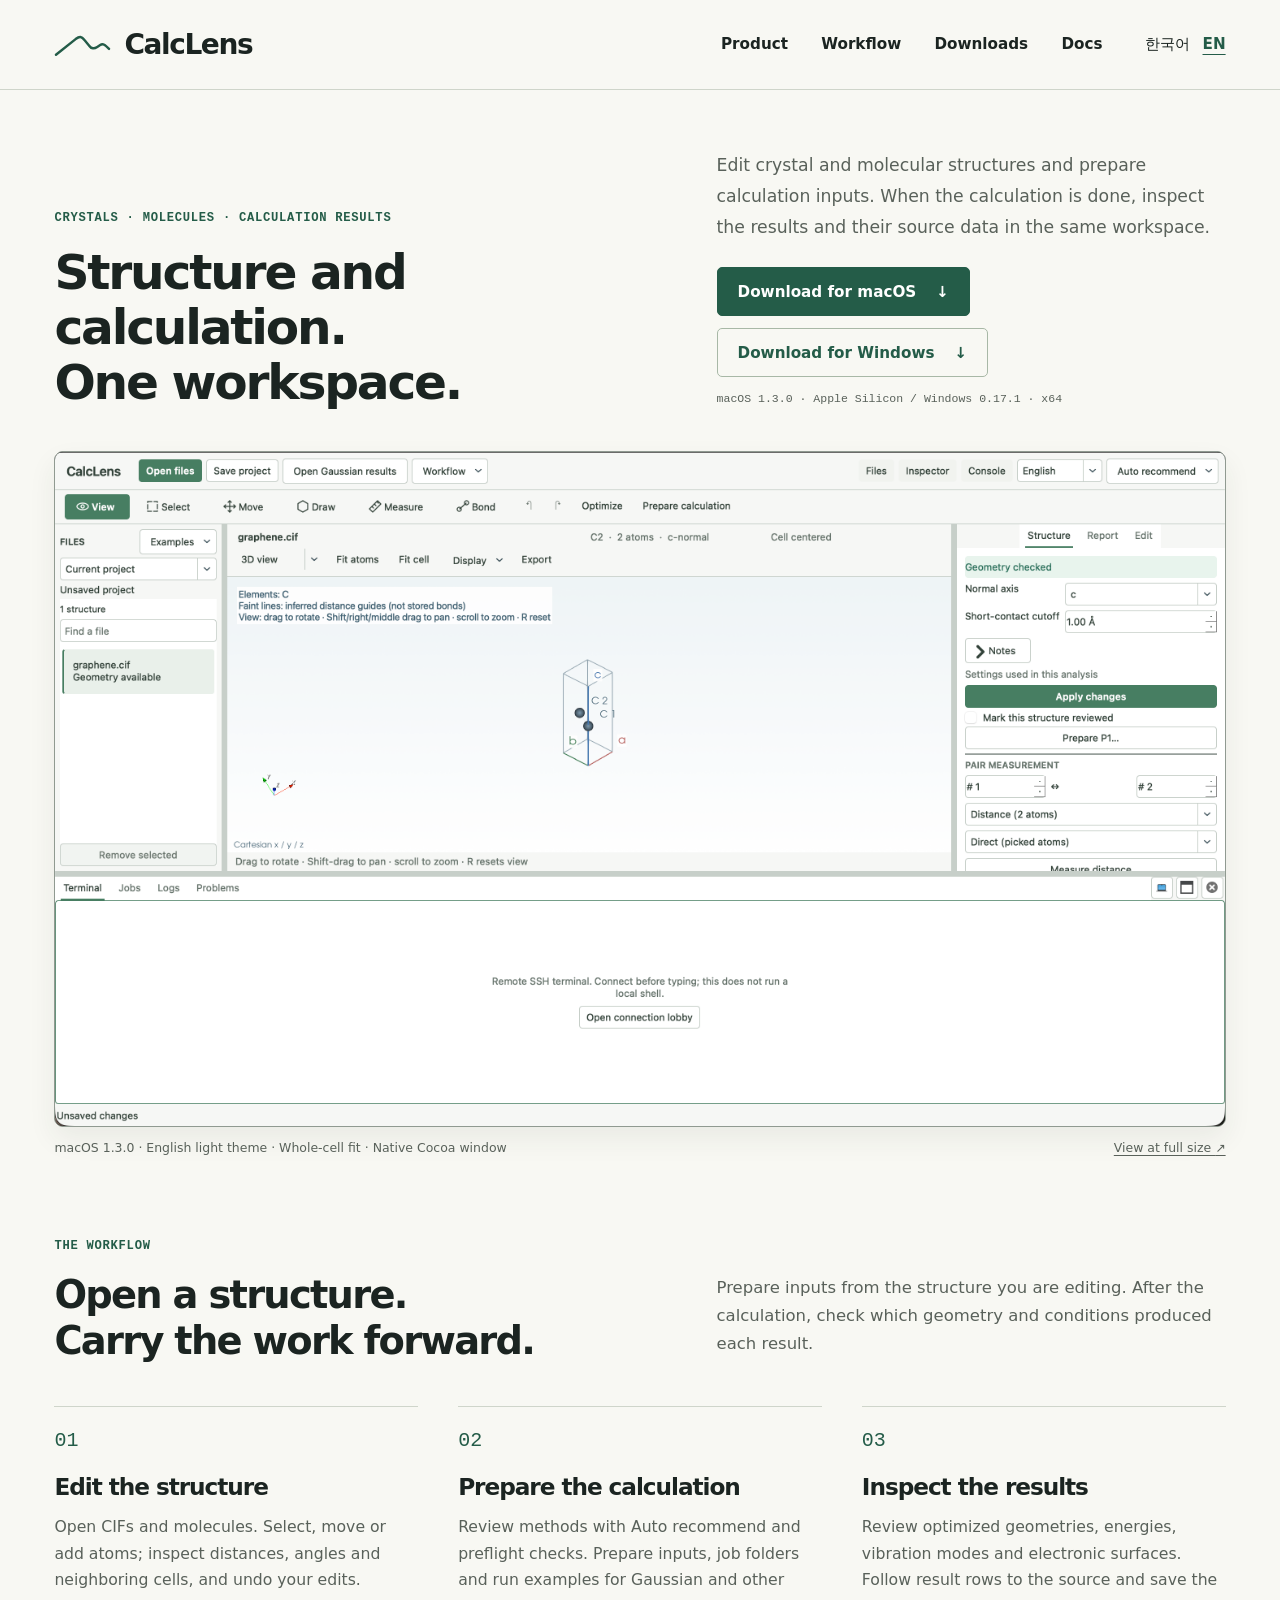
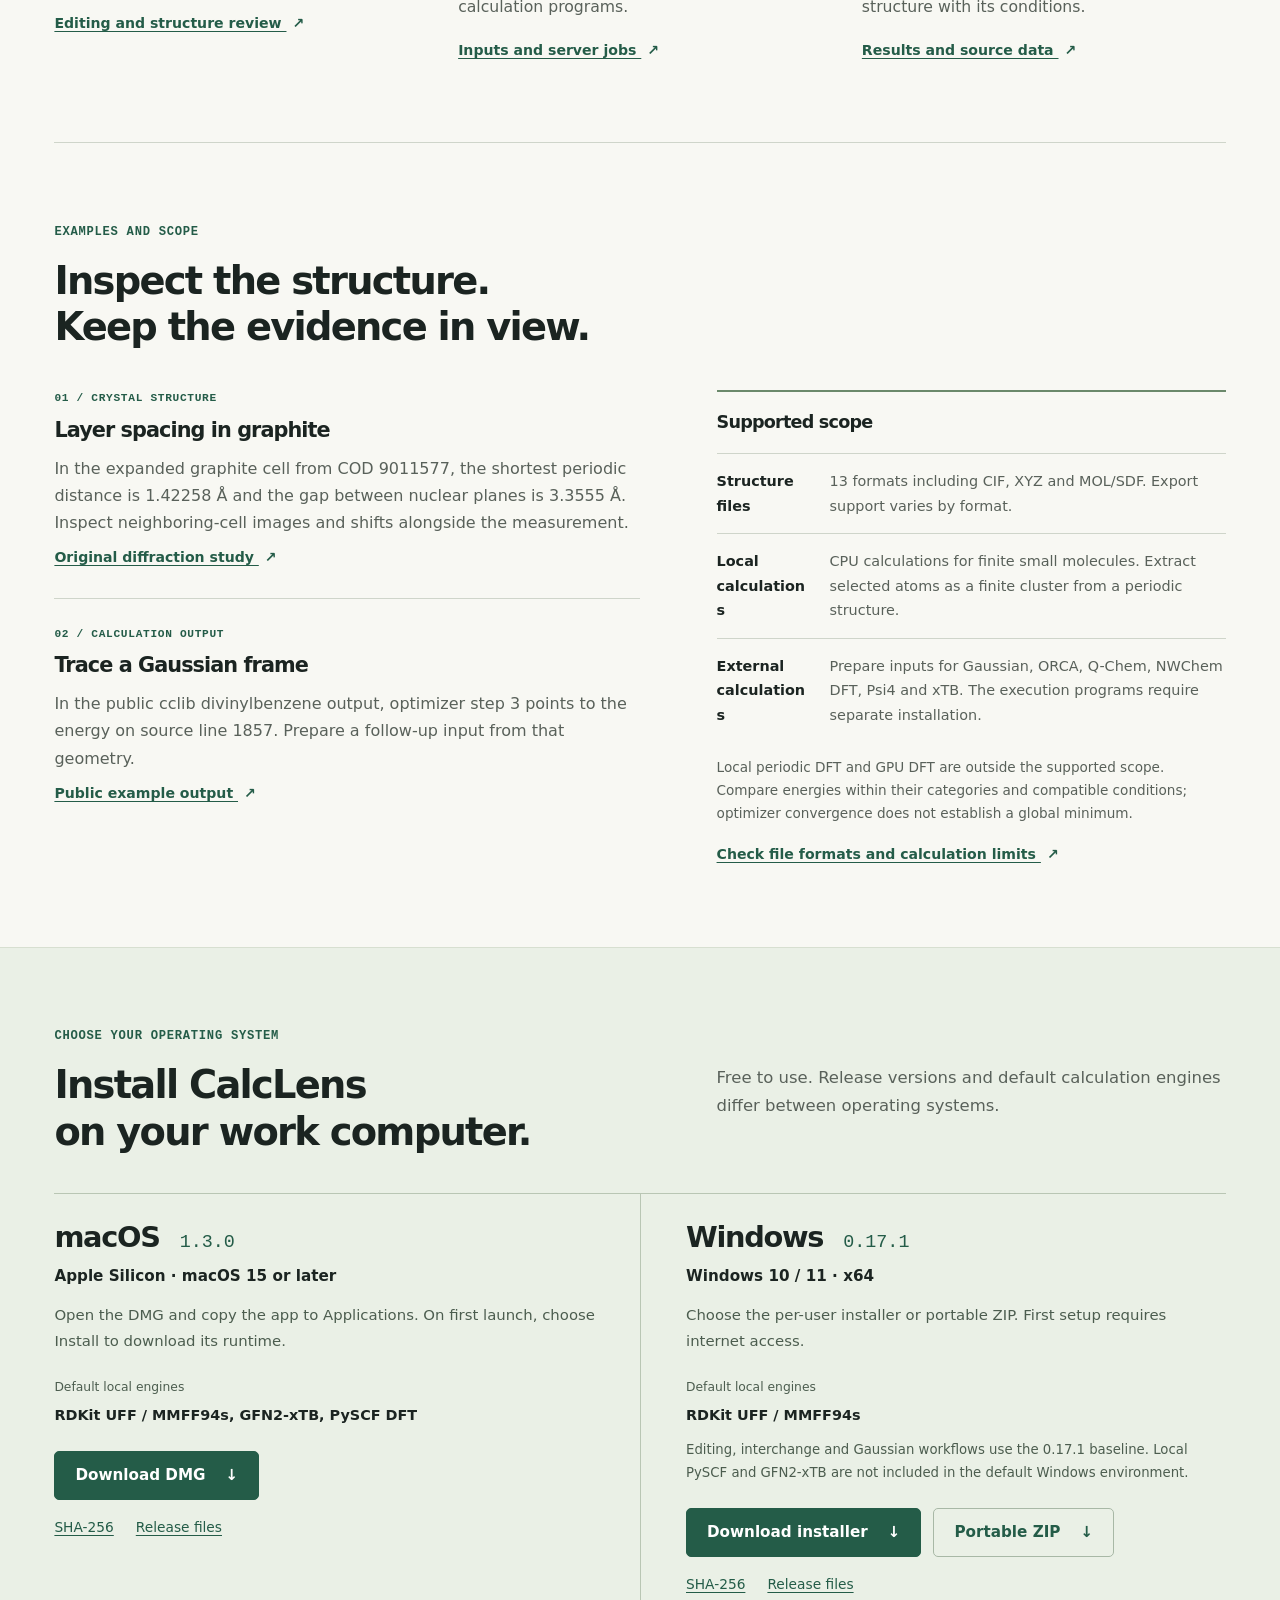
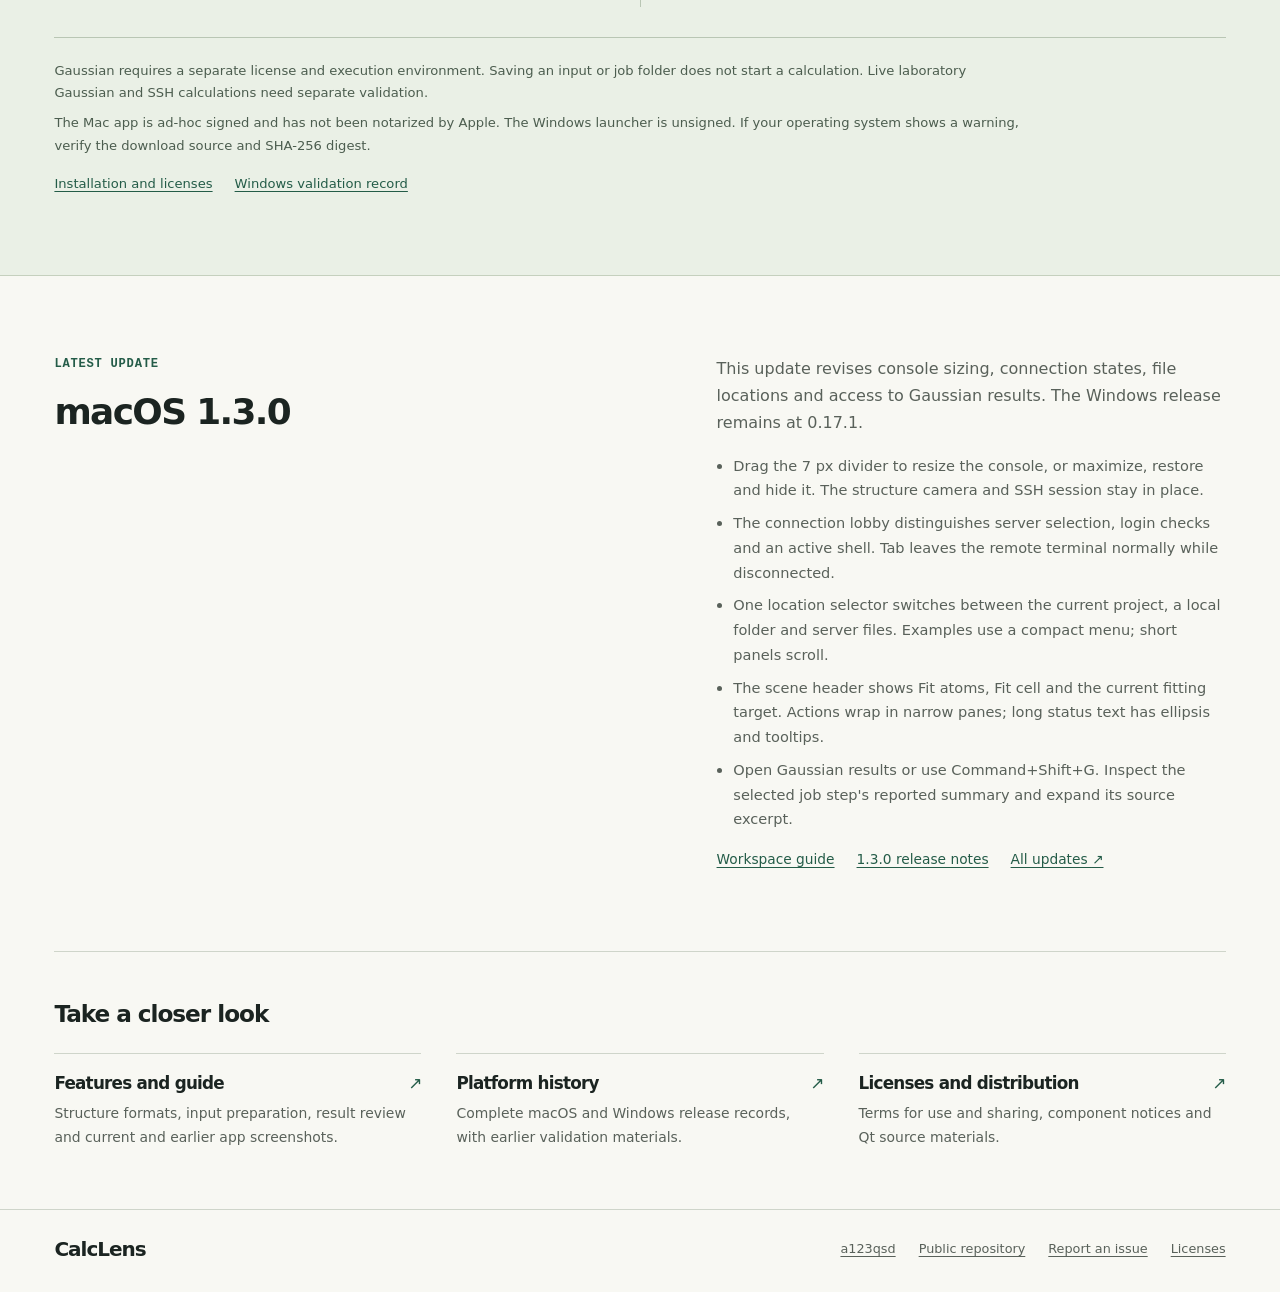
==== commit de81de53: "Update macOS 1.3.0 workspace guide and native captures" ====
--- a/en.html
+++ b/en.html
@@ -3,7 +3,7 @@
 <head>
 <meta charset="utf-8"><meta name="viewport" content="width=device-width,initial-scale=1">
 <meta name="theme-color" content="#f8f8f3"><meta name="description" content="Edit crystal and molecular structures, prepare calculation inputs and inspect the results. CalcLens downloads for macOS and Windows, supported workflows and actual app screenshots."><link rel="icon" href="data:,">
-<title>CalcLens · Structure and calculation in one workspace</title><link rel="stylesheet" href="site.css?v=1.2.3">
+<title>CalcLens · Structure and calculation in one workspace</title><link rel="stylesheet" href="site.css?v=1.3.0">
 <link rel="alternate" hreflang="ko" href="index.html"><link rel="alternate" hreflang="en" href="en.html">
 <script src="site.js?v=1.2.1" defer></script>
 </head><body class="landing">
@@ -16,8 +16,8 @@
 <main id="content">
 <section class="hero shell" id="product">
  <div class="hero-intro"><div><p class="eyebrow">Crystals · Molecules · Calculation results</p><h1>Structure and calculation.<br>One workspace.</h1></div>
- <div class="hero-copy"><p>Edit crystal and molecular structures and prepare calculation inputs. When the calculation is done, inspect the results and their source data in the same workspace.</p><div class="buttonrow"><a class="button" href="https://github.com/a123qsd/calclens-showcase/releases/download/v1.2.3/CalcLens-1.2.3-macOS-Apple-Silicon.dmg">Download for macOS <span aria-hidden="true">↓</span></a><a class="button secondary" href="https://github.com/a123qsd/calclens-showcase/releases/download/v0.17.1-windows.1/CalcLens-0.17.1-Windows-x64-Setup.exe">Download for Windows <span aria-hidden="true">↓</span></a></div><p class="hero-meta">macOS 1.2.3 · Apple Silicon / Windows 0.17.1 · x64</p></div></div>
- <figure class="product-shot"><a class="screen-link" href="assets/calclens-macos-1.2.3.png" aria-label="View at full size"><img width="2880" height="1660" src="assets/calclens-macos-1.2.3.png" alt="The actual CalcLens macOS 1.2.3 Cocoa window, showing an atom-centered fit and labels for a five-atom validation scene in the English interface." fetchpriority="high"></a><figcaption><span>macOS 1.2.3 · Five-atom validation scene · Native Cocoa window</span><a href="assets/calclens-macos-1.2.3.png">View at full size <span aria-hidden="true">↗</span></a></figcaption></figure>
+ <div class="hero-copy"><p>Edit crystal and molecular structures and prepare calculation inputs. When the calculation is done, inspect the results and their source data in the same workspace.</p><div class="buttonrow"><a class="button" href="https://github.com/a123qsd/calclens-showcase/releases/download/v1.3.0/CalcLens-1.3.0-macOS-Apple-Silicon.dmg">Download for macOS <span aria-hidden="true">↓</span></a><a class="button secondary" href="https://github.com/a123qsd/calclens-showcase/releases/download/v0.17.1-windows.1/CalcLens-0.17.1-Windows-x64-Setup.exe">Download for Windows <span aria-hidden="true">↓</span></a></div><p class="hero-meta">macOS 1.3.0 · Apple Silicon / Windows 0.17.1 · x64</p></div></div>
+ <figure class="product-shot"><a class="screen-link" href="assets/calclens-macos-1.3.0-en.png" aria-label="View at full size"><img width="2880" height="1660" src="assets/calclens-macos-1.3.0-en.png" alt="The actual CalcLens macOS 1.3.0 Cocoa window in the English light theme, showing the graphene example fitted to its complete cell, one file-location selector and the disconnected remote terminal." fetchpriority="high"></a><figcaption><span>macOS 1.3.0 · English light theme · Whole-cell fit · Native Cocoa window</span><a href="assets/calclens-macos-1.3.0-en.png">View at full size <span aria-hidden="true">↗</span></a></figcaption></figure>
 </section>
 <div class="shell">
 <section class="section workflow-section" id="workflows"><div class="section-head"><div><p class="eyebrow">The workflow</p><h2>Open a structure.<br>Carry the work forward.</h2></div><p class="section-intro">Prepare inputs from the structure you are editing. After the calculation, check which geometry and conditions produced each result.</p></div><div class="flow-grid"><article class="flow"><span class="step">01</span><h3>Edit the structure</h3><p>Open CIFs and molecules. Select, move or add atoms; inspect distances, angles and neighboring cells, and undo your edits.</p><a class="text-link" href="guide-en.html#features">Editing and structure review <span aria-hidden="true">↗</span></a></article>
@@ -27,11 +27,11 @@
 <article class="example"><p class="eyebrow">02 / Calculation output</p><h3>Trace a Gaussian frame</h3><p>In the public cclib divinylbenzene output, optimizer step 3 points to the energy on source line 1857. Prepare a follow-up input from that geometry.</p><a class="text-link" href="https://github.com/cclib/cclib/blob/0c6e08e0a0d04b308201666793030ef3b77b2973/data/Gaussian/basicGaussian16/dvb_gopt.out">Public example output <span aria-hidden="true">↗</span></a></article></div><aside class="support-scope"><h3>Supported scope</h3><dl><div><dt>Structure files</dt><dd>13 formats including CIF, XYZ and MOL/SDF. Export support varies by format.</dd></div><div><dt>Local calculations</dt><dd>CPU calculations for finite small molecules. Extract selected atoms as a finite cluster from a periodic structure.</dd></div><div><dt>External calculations</dt><dd>Prepare inputs for Gaussian, ORCA, Q-Chem, NWChem DFT, Psi4 and xTB. The execution programs require separate installation.</dd></div></dl><p class="fine">Local periodic DFT and GPU DFT are outside the supported scope. Compare energies within their categories and compatible conditions; optimizer convergence does not establish a global minimum.</p><a class="text-link" href="guide-en.html#geometry-formats">Check file formats and calculation limits <span aria-hidden="true">↗</span></a></aside></div></section>
 </div>
 <section class="download-section" id="downloads"><div class="shell"><div class="section-head"><div><p class="eyebrow">Choose your operating system</p><h2>Install CalcLens<br>on your work computer.</h2></div><p class="section-intro">Free to use. Release versions and default calculation engines differ between operating systems.</p></div>
-<div class="platforms"><article class="platform"><div class="platform-title"><h3>macOS</h3><span class="version">1.2.3</span></div><p class="system">Apple Silicon · macOS 15 or later</p><p>Open the DMG and copy the app to Applications. On first launch, choose Install to download its runtime.</p><dl class="engine-list"><dt>Default local engines</dt><dd>RDKit UFF / MMFF94s, GFN2-xTB, PySCF DFT</dd></dl><div class="buttonrow"><a class="button" href="https://github.com/a123qsd/calclens-showcase/releases/download/v1.2.3/CalcLens-1.2.3-macOS-Apple-Silicon.dmg">Download DMG <span aria-hidden="true">↓</span></a></div><div class="text-links"><a href="https://github.com/a123qsd/calclens-showcase/releases/download/v1.2.3/SHA256SUMS.txt">SHA-256</a><a href="https://github.com/a123qsd/calclens-showcase/releases/tag/v1.2.3">Release files</a></div></article>
+<div class="platforms"><article class="platform"><div class="platform-title"><h3>macOS</h3><span class="version">1.3.0</span></div><p class="system">Apple Silicon · macOS 15 or later</p><p>Open the DMG and copy the app to Applications. On first launch, choose Install to download its runtime.</p><dl class="engine-list"><dt>Default local engines</dt><dd>RDKit UFF / MMFF94s, GFN2-xTB, PySCF DFT</dd></dl><div class="buttonrow"><a class="button" href="https://github.com/a123qsd/calclens-showcase/releases/download/v1.3.0/CalcLens-1.3.0-macOS-Apple-Silicon.dmg">Download DMG <span aria-hidden="true">↓</span></a></div><div class="text-links"><a href="https://github.com/a123qsd/calclens-showcase/releases/download/v1.3.0/SHA256SUMS.txt">SHA-256</a><a href="https://github.com/a123qsd/calclens-showcase/releases/tag/v1.3.0">Release files</a></div></article>
 <article class="platform"><div class="platform-title"><h3>Windows</h3><span class="version">0.17.1</span></div><p class="system">Windows 10 / 11 · x64</p><p>Choose the per-user installer or portable ZIP. First setup requires internet access.</p><dl class="engine-list"><dt>Default local engines</dt><dd>RDKit UFF / MMFF94s</dd></dl><p class="platform-note">Editing, interchange and Gaussian workflows use the 0.17.1 baseline. Local PySCF and GFN2-xTB are not included in the default Windows environment.</p><div class="buttonrow"><a class="button" href="https://github.com/a123qsd/calclens-showcase/releases/download/v0.17.1-windows.1/CalcLens-0.17.1-Windows-x64-Setup.exe">Download installer <span aria-hidden="true">↓</span></a><a class="button secondary" href="https://github.com/a123qsd/calclens-showcase/releases/download/v0.17.1-windows.1/CalcLens-0.17.1-Windows-x64.zip">Portable ZIP <span aria-hidden="true">↓</span></a></div><div class="text-links"><a href="https://github.com/a123qsd/calclens-showcase/releases/download/v0.17.1-windows.1/SHA256SUMS-Windows.txt">SHA-256</a><a href="https://github.com/a123qsd/calclens-showcase/releases/tag/v0.17.1-windows.1">Release files</a></div></article></div>
 <div class="download-notes"><p>Gaussian requires a separate license and execution environment. Saving an input or job folder does not start a calculation. Live laboratory Gaussian and SSH calculations need separate validation.</p><p>The Mac app is ad-hoc signed and has not been notarized by Apple. The Windows launcher is unsigned. If your operating system shows a warning, verify the download source and SHA-256 digest.</p><div class="text-links"><a href="licenses-en.html">Installation and licenses</a><a href="https://github.com/a123qsd/calclens-showcase/releases/download/v0.17.1-windows.1/Windows-verification.json">Windows validation record</a></div></div>
 </div></section>
-<div class="shell"><section class="section latest-section" id="history"><div><p class="eyebrow">Latest update</p><h2>macOS 1.2.3</h2></div><div class="latest-copy"><p>This update fixes atom-centered fitting, camera gesture endings, atom labels and edit previews. The Windows release remains at 0.17.1.</p><ul><li>The default fit centers the atoms. Fit preserves orientation; R resets it.</li><li>Camera gestures keep their last pose when focus, mode or window size changes. Esc restores the pose from the start of that gesture.</li><li>Atom labels have transparent backgrounds and overlap priorities. The orientation marker keeps a fixed display size.</li><li>Cancelled orange previews are cleared, and stored bonds, distance guides and measurements are distinguished. Bond-order edits are requested only in Draw or Bond mode.</li></ul><div class="text-links"><a href="guide-en.html#viewport-1-2-3">Screenshots and validation scope</a><a href="https://github.com/a123qsd/calclens-showcase/releases/tag/v1.2.3">1.2.3 release notes</a><a href="history-en.html">All updates <span aria-hidden="true">↗</span></a></div></div></section>
+<div class="shell"><section class="section latest-section" id="history"><div><p class="eyebrow">Latest update</p><h2>macOS 1.3.0</h2></div><div class="latest-copy"><p>This update revises console sizing, connection states, file locations and access to Gaussian results. The Windows release remains at 0.17.1.</p><ul><li>Drag the 7 px divider to resize the console, or maximize, restore and hide it. The structure camera and SSH session stay in place.</li><li>The connection lobby distinguishes server selection, login checks and an active shell. Tab leaves the remote terminal normally while disconnected.</li><li>One location selector switches between the current project, a local folder and server files. Examples use a compact menu; short panels scroll.</li><li>The scene header shows Fit atoms, Fit cell and the current fitting target. Actions wrap in narrow panes; long status text has ellipsis and tooltips.</li><li>Open Gaussian results or use Command+Shift+G. Inspect the selected job step's reported summary and expand its source excerpt.</li></ul><div class="text-links"><a href="guide-en.html#workspace-1-3-0">Workspace guide</a><a href="https://github.com/a123qsd/calclens-showcase/releases/tag/v1.3.0">1.3.0 release notes</a><a href="history-en.html">All updates <span aria-hidden="true">↗</span></a></div></div></section>
 <section class="section resource-section" id="docs"><h2>Take a closer look</h2><div class="resource-grid"><a class="resource" href="guide-en.html"><h3>Features and guide<span aria-hidden="true">↗</span></h3><p>Structure formats, input preparation, result review and current and earlier app screenshots.</p></a><a class="resource" href="history-en.html"><h3>Platform history<span aria-hidden="true">↗</span></h3><p>Complete macOS and Windows release records, with earlier validation materials.</p></a><a class="resource" href="licenses-en.html"><h3>Licenses and distribution<span aria-hidden="true">↗</span></h3><p>Terms for use and sharing, component notices and Qt source materials.</p></a></div></section></div>
 </main>
 <footer class="footer"><div class="shell footer-inner"><a class="brand" href="en.html">CalcLens</a><div><a href="https://github.com/a123qsd">a123qsd</a><a href="https://github.com/a123qsd/calclens-showcase">Public repository</a><a href="https://github.com/a123qsd/calclens-showcase/issues">Report an issue</a><a href="licenses-en.html">Licenses</a></div></div></footer>
